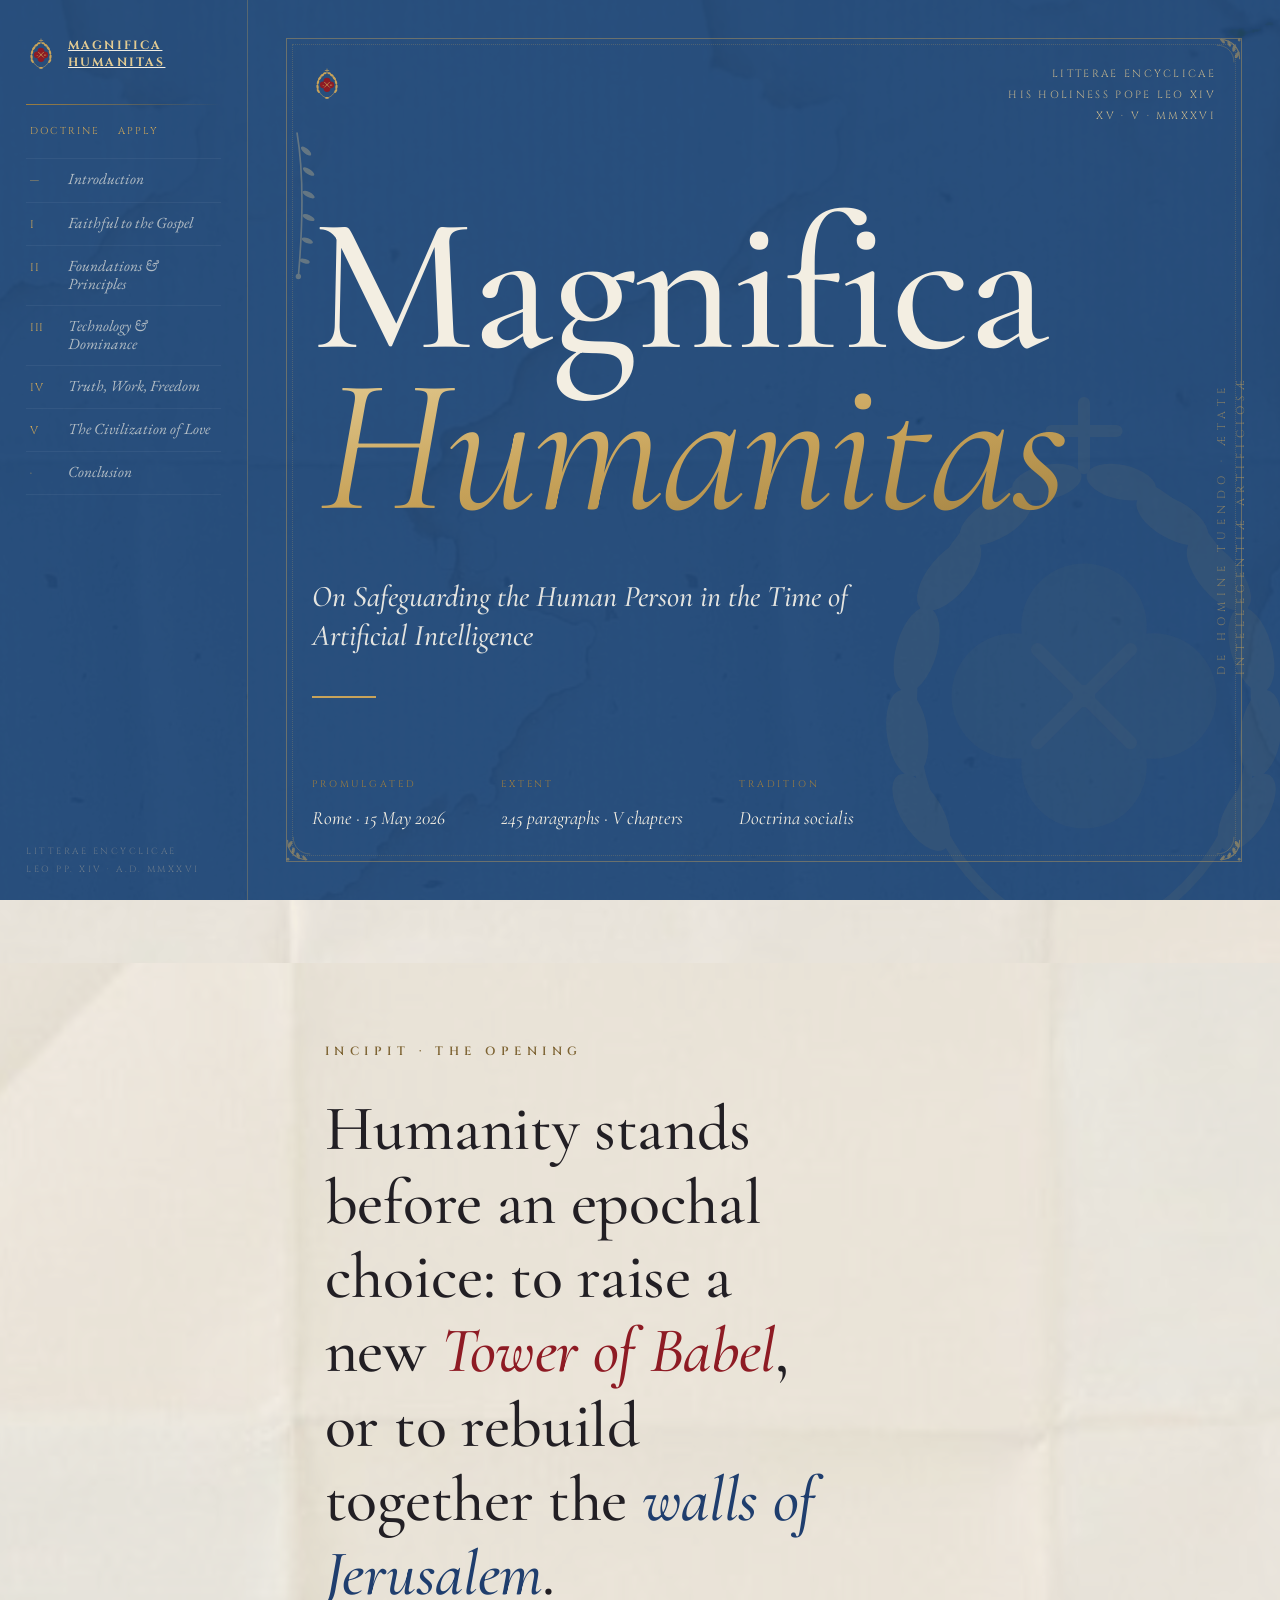
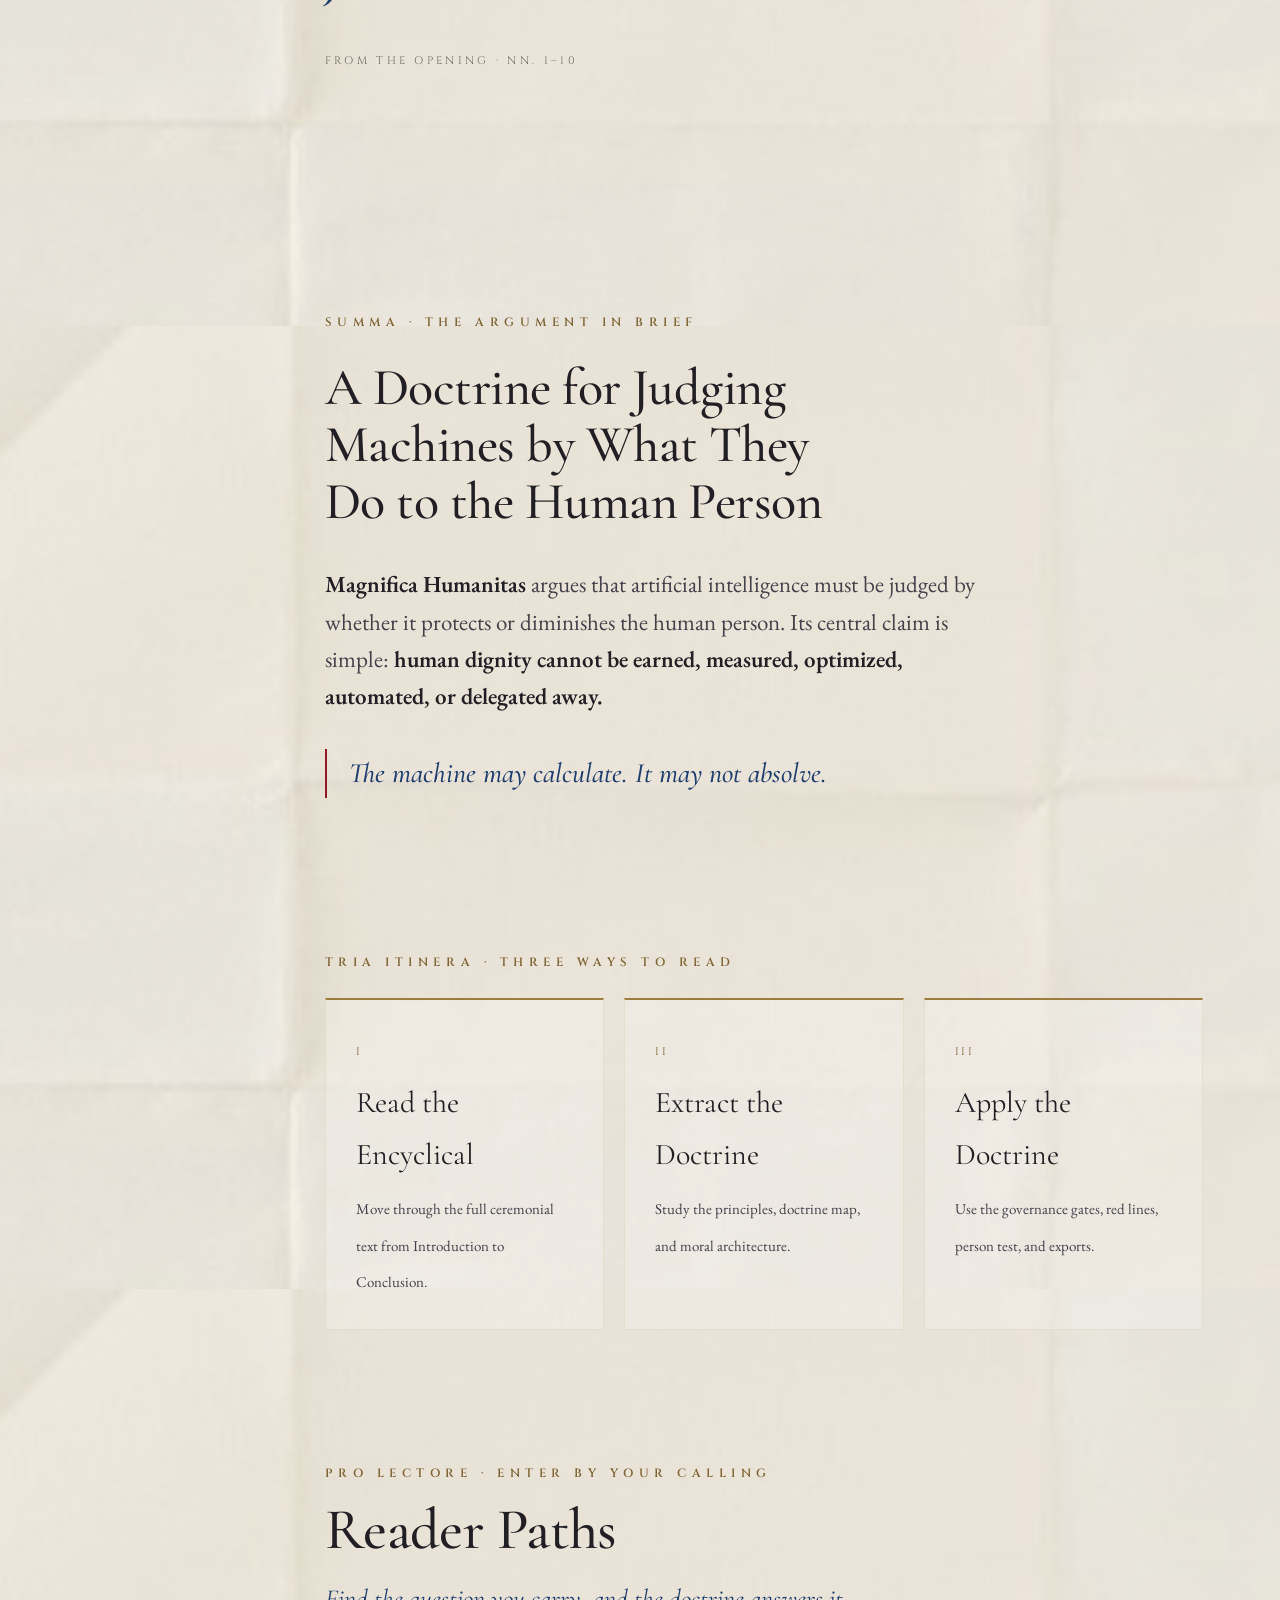
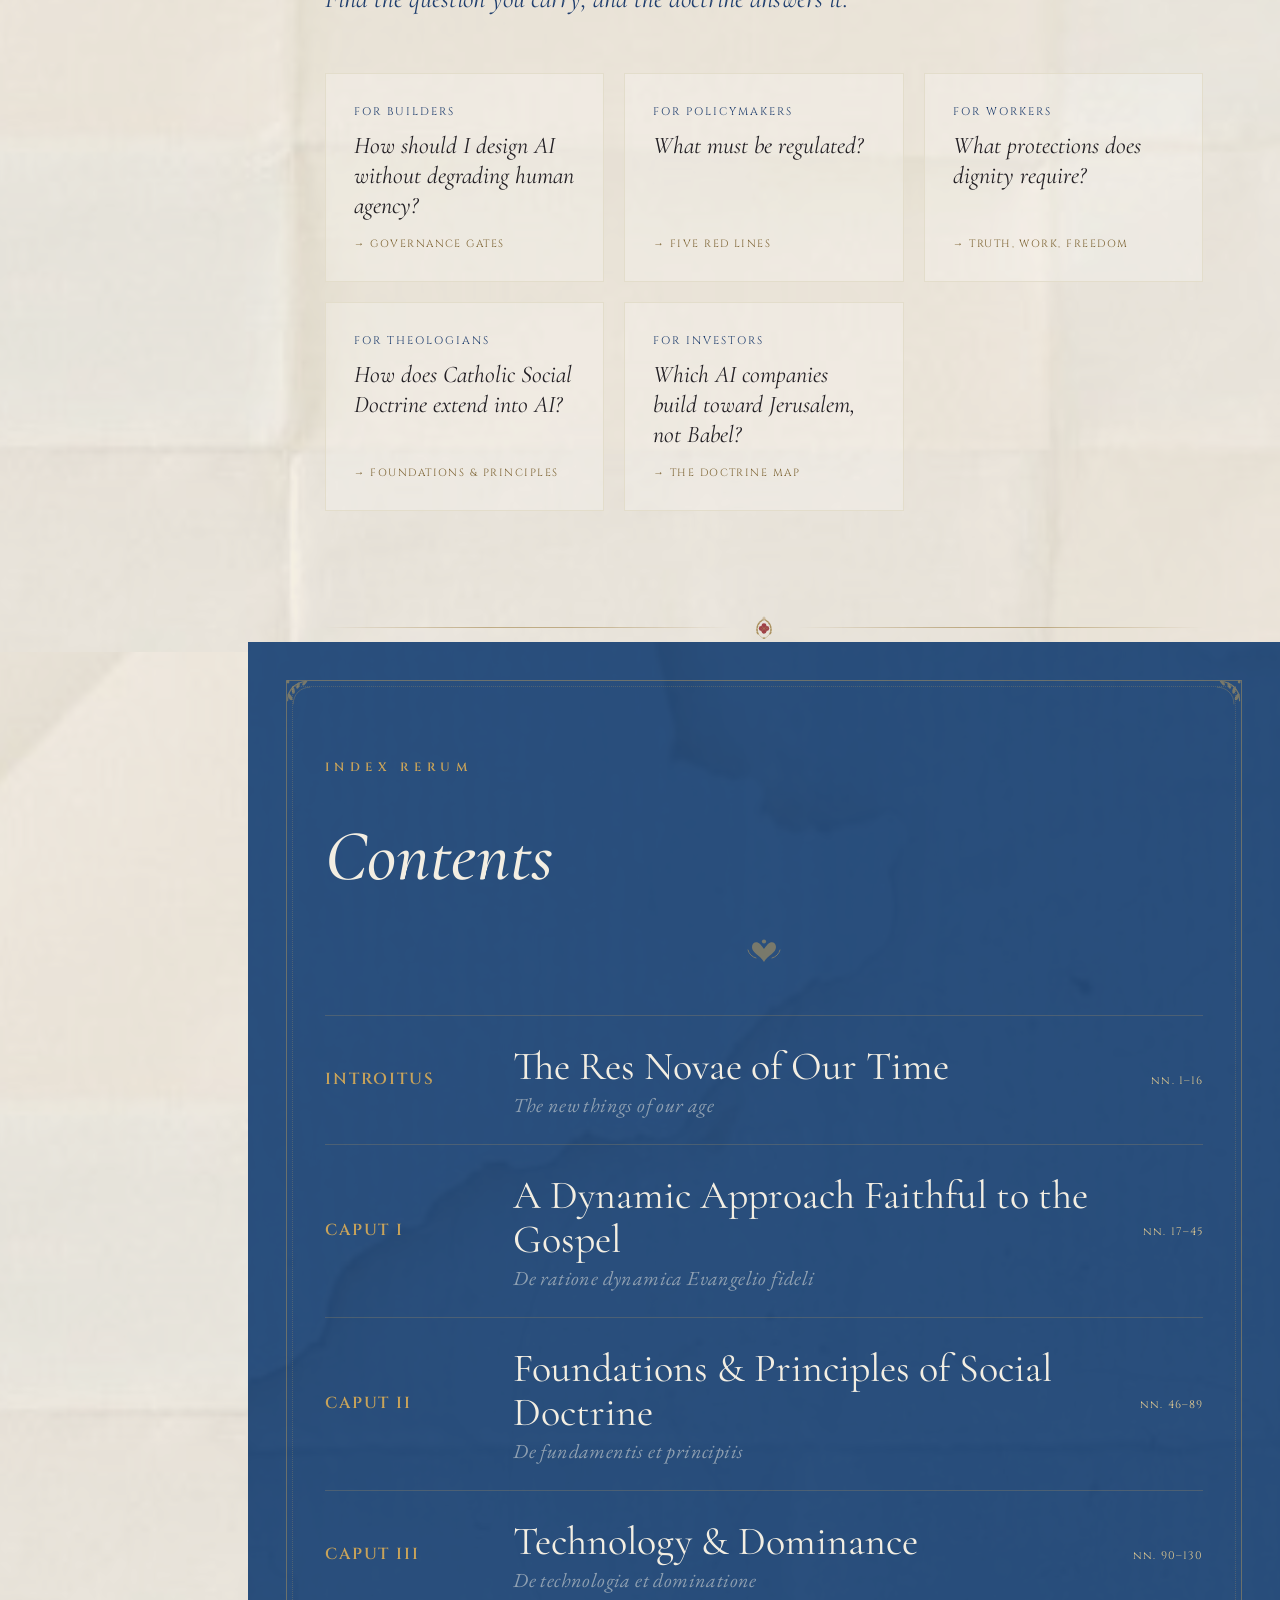
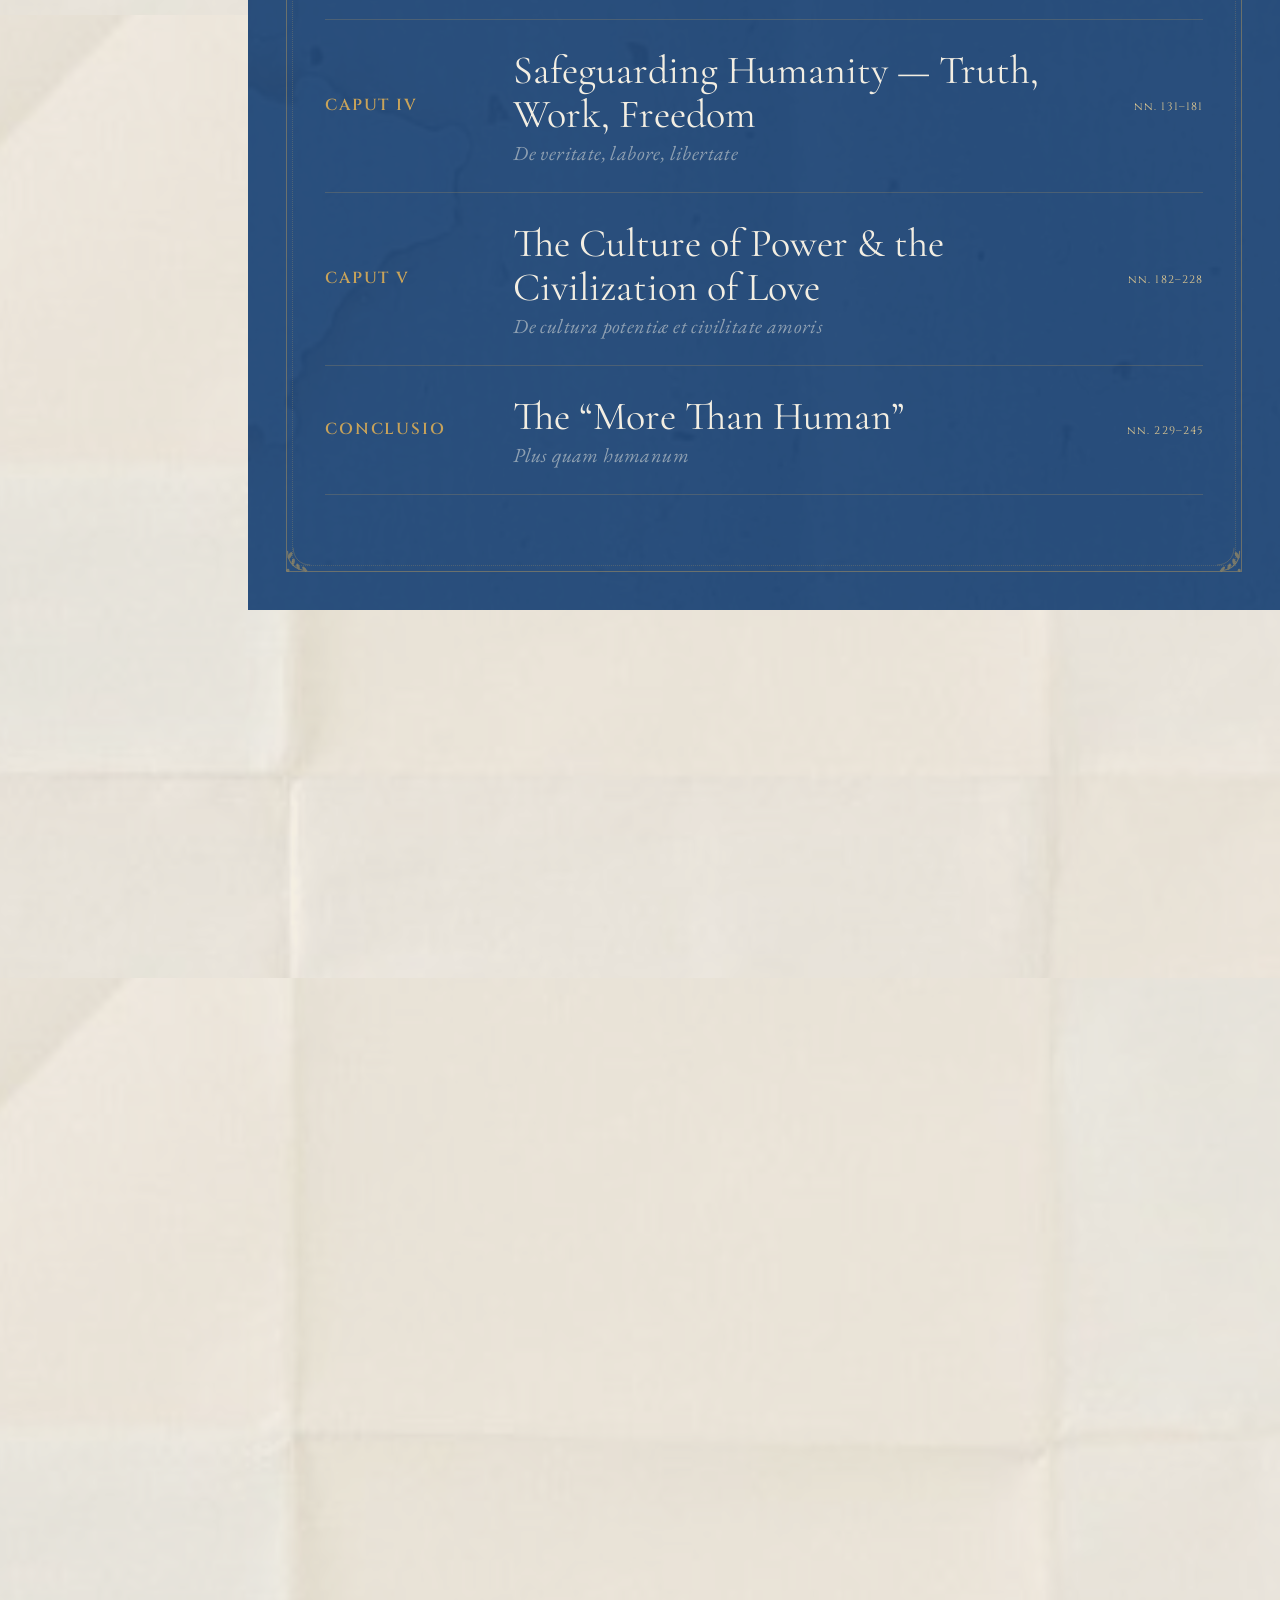
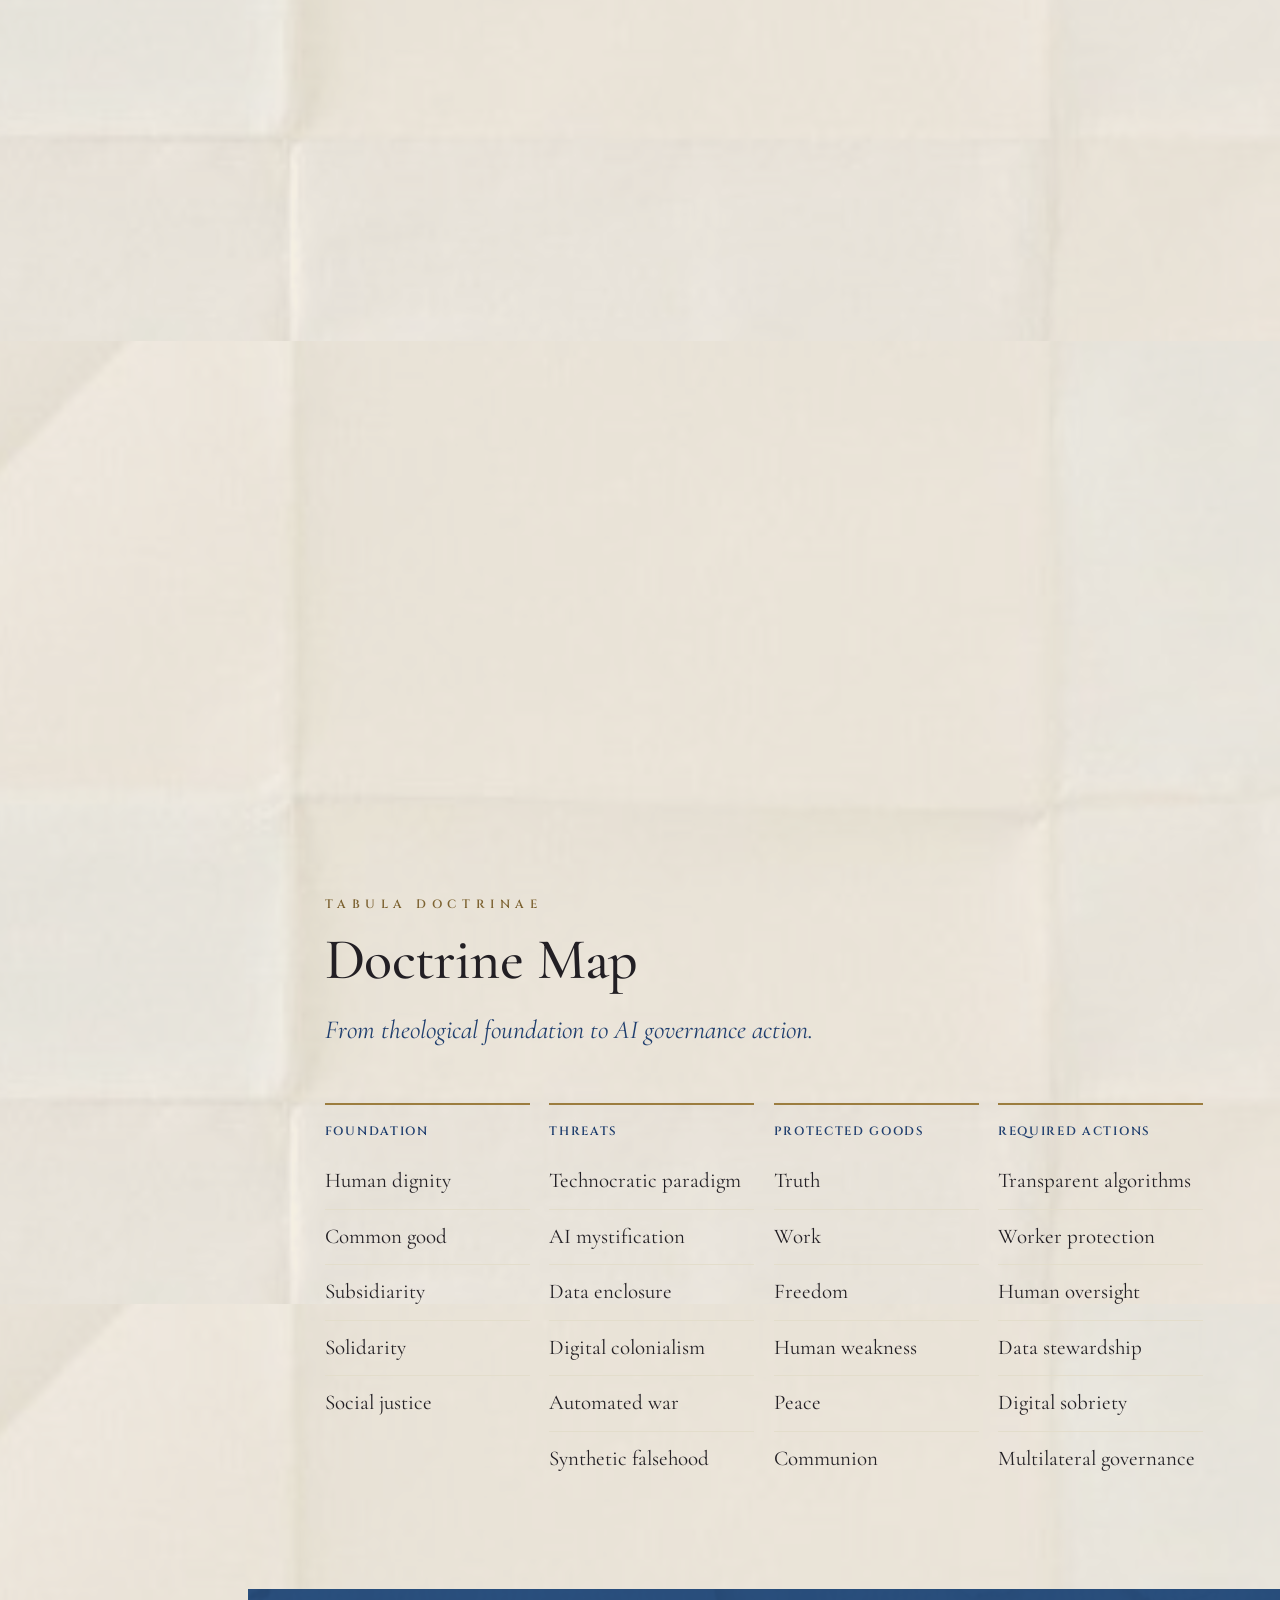
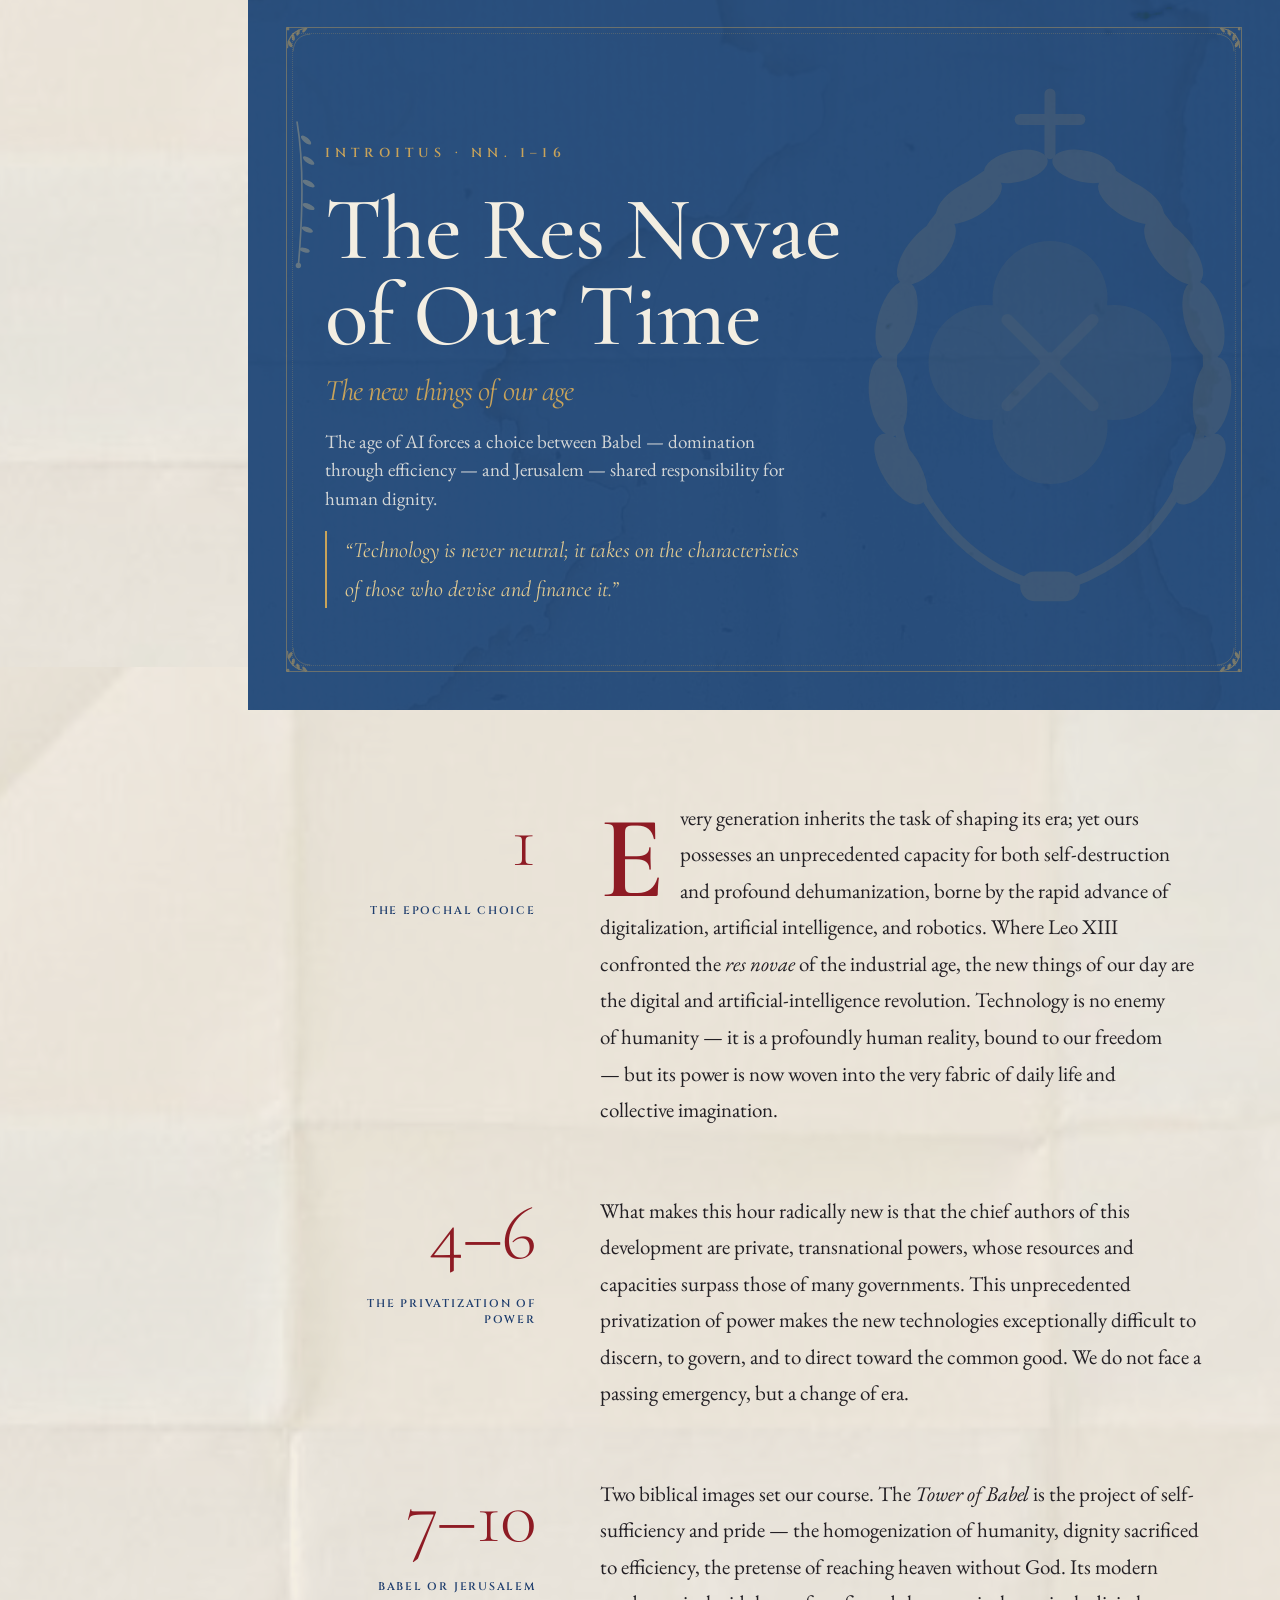
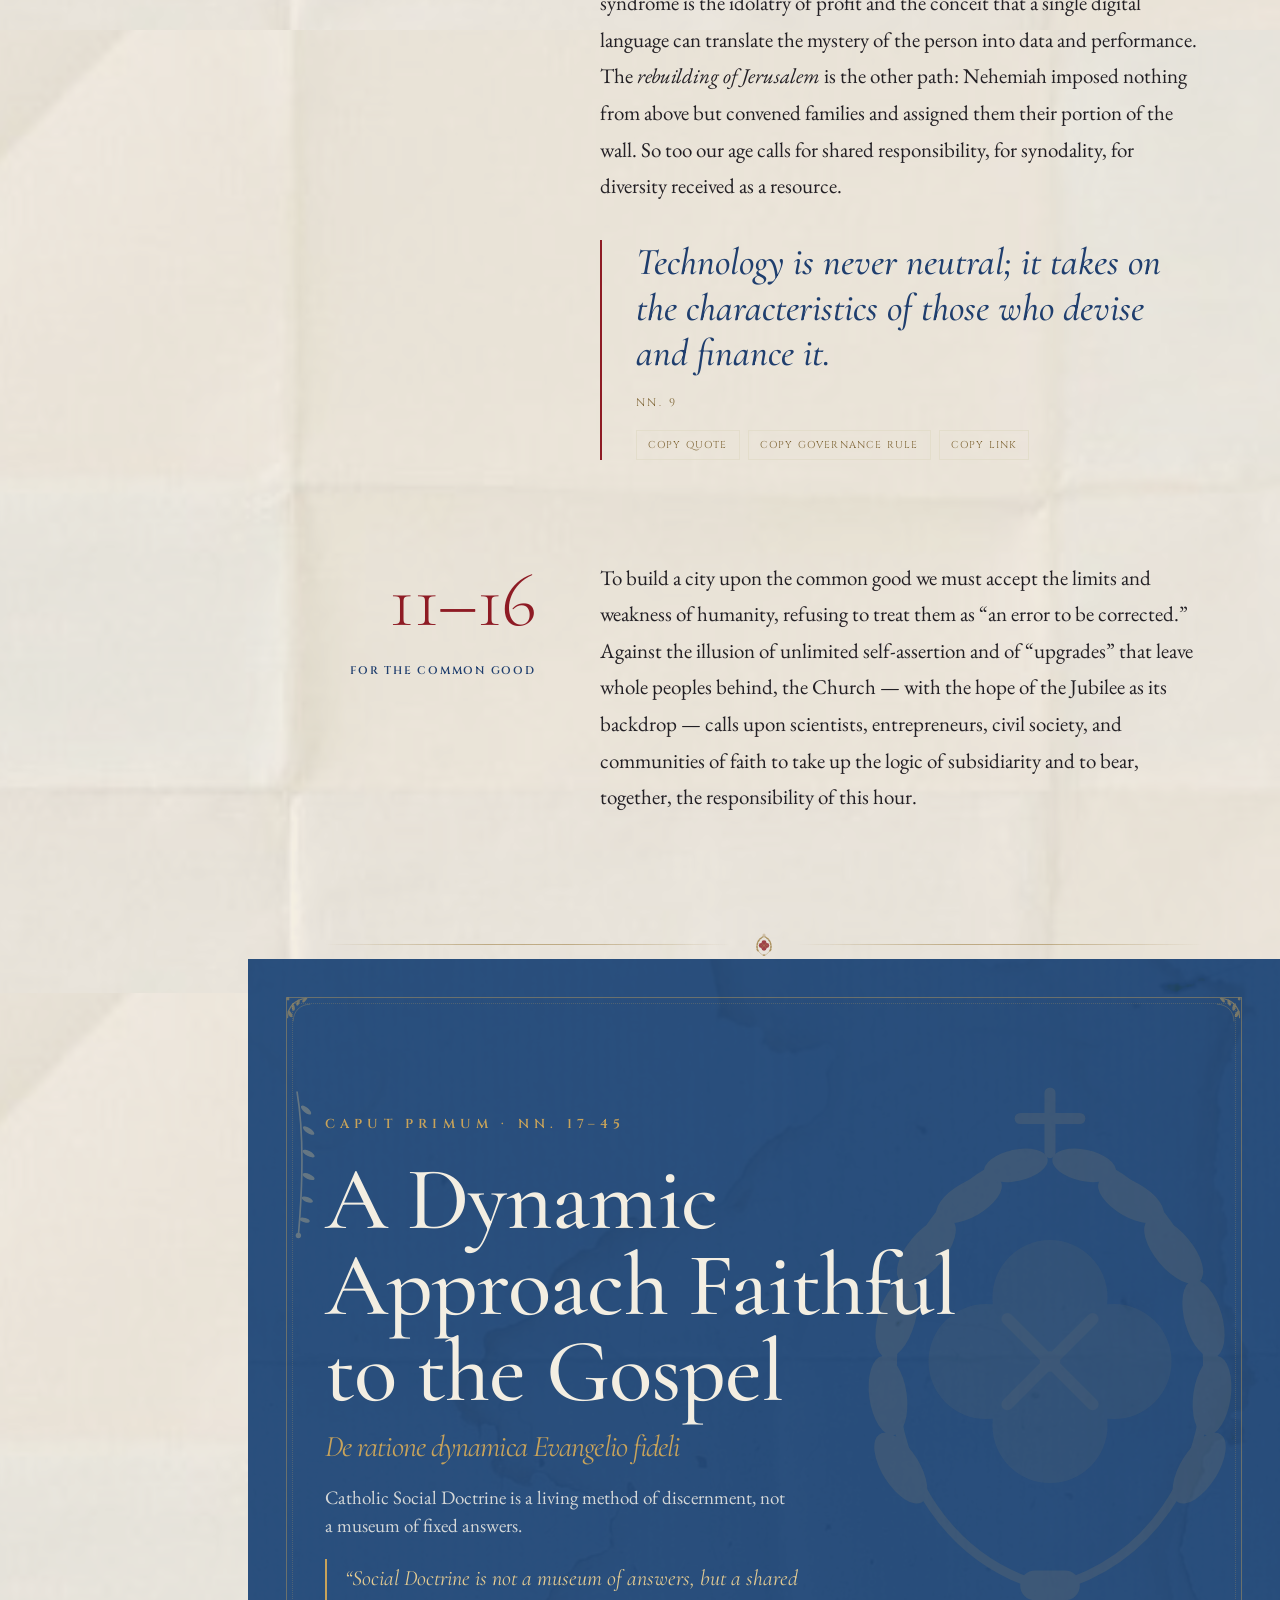
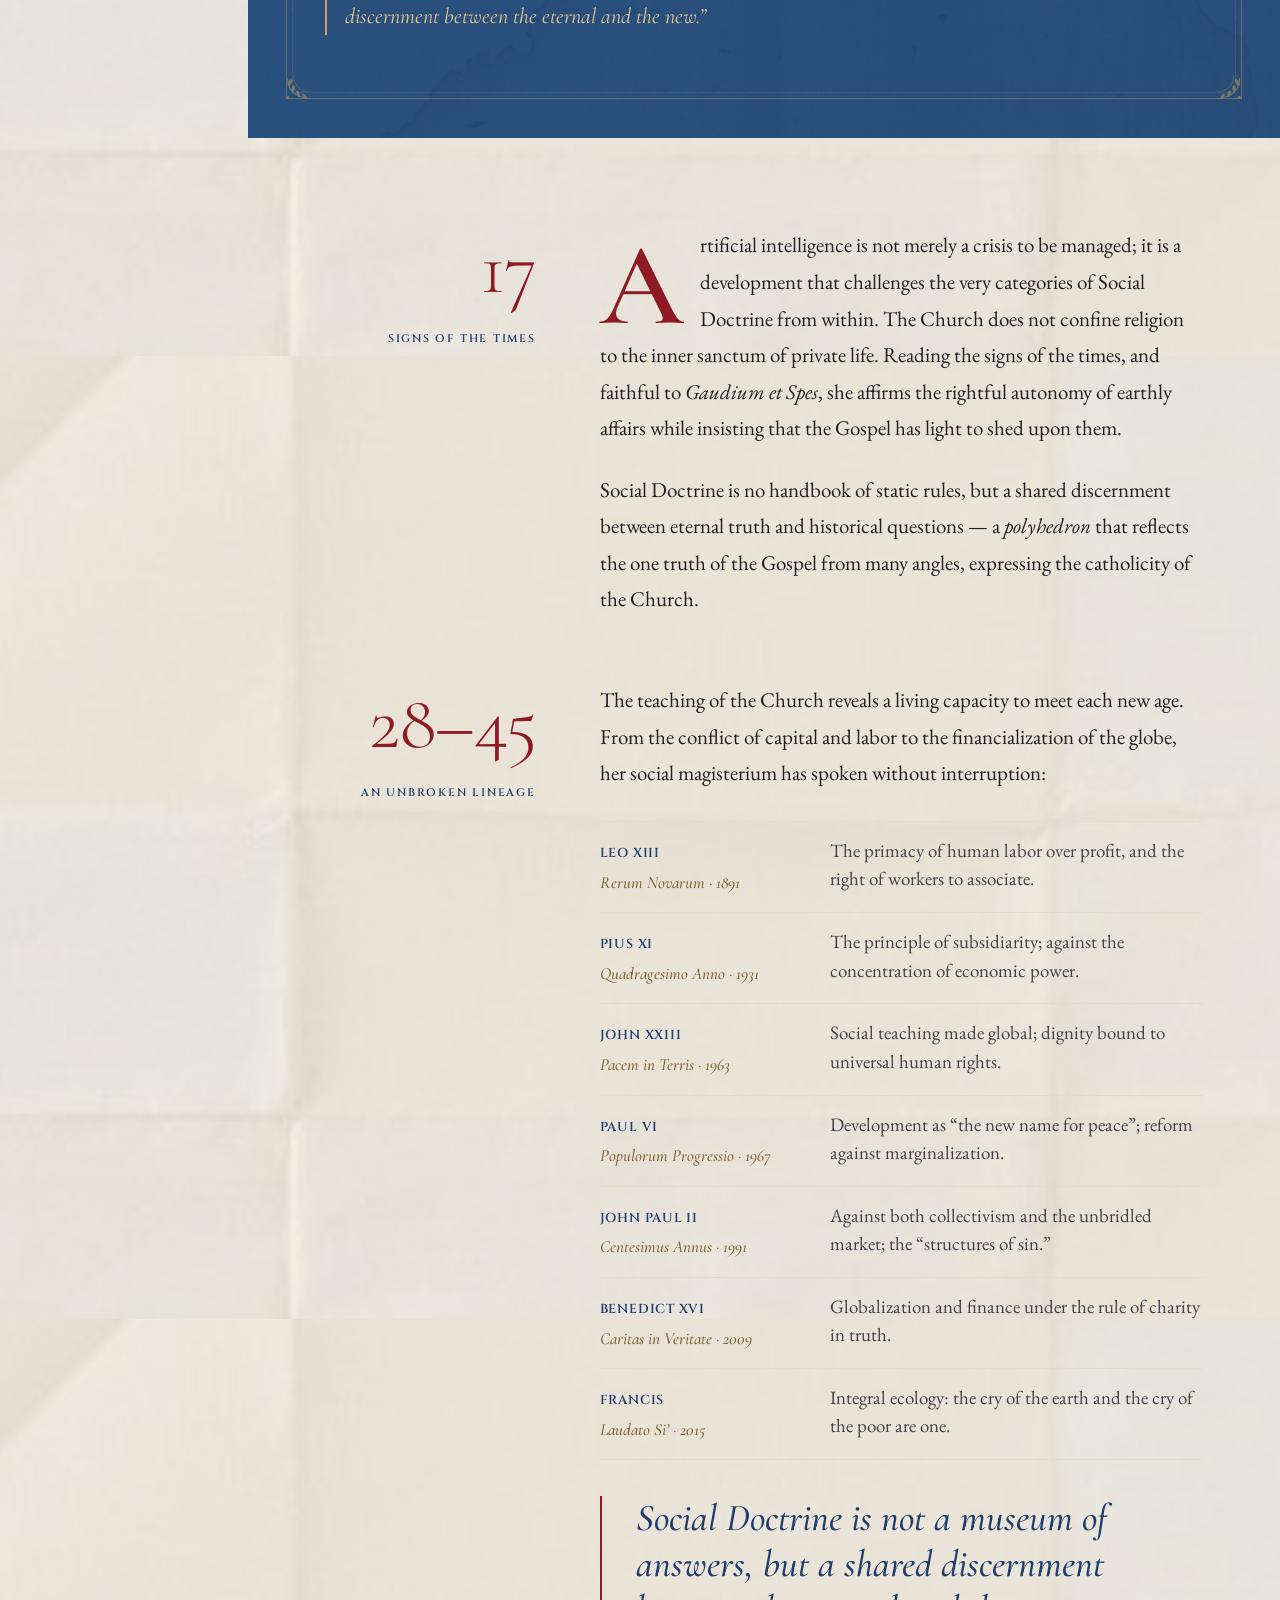
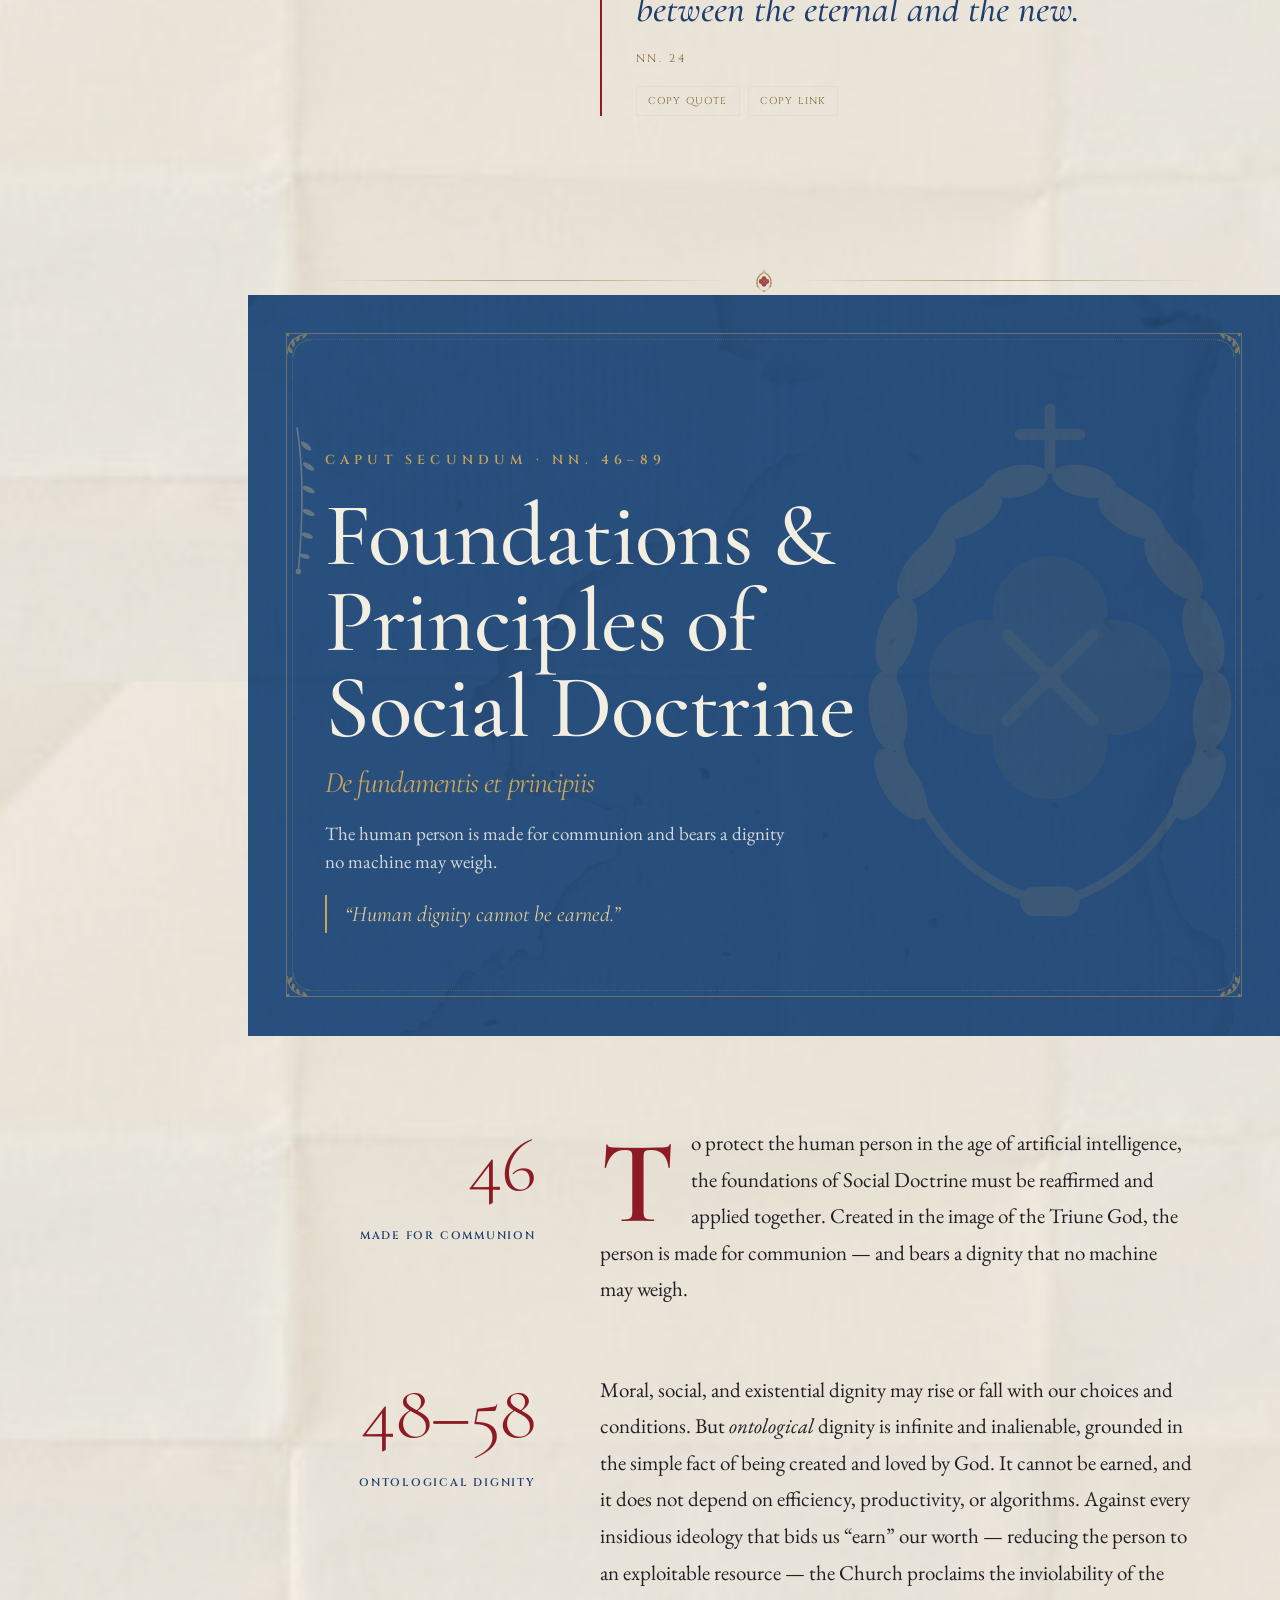
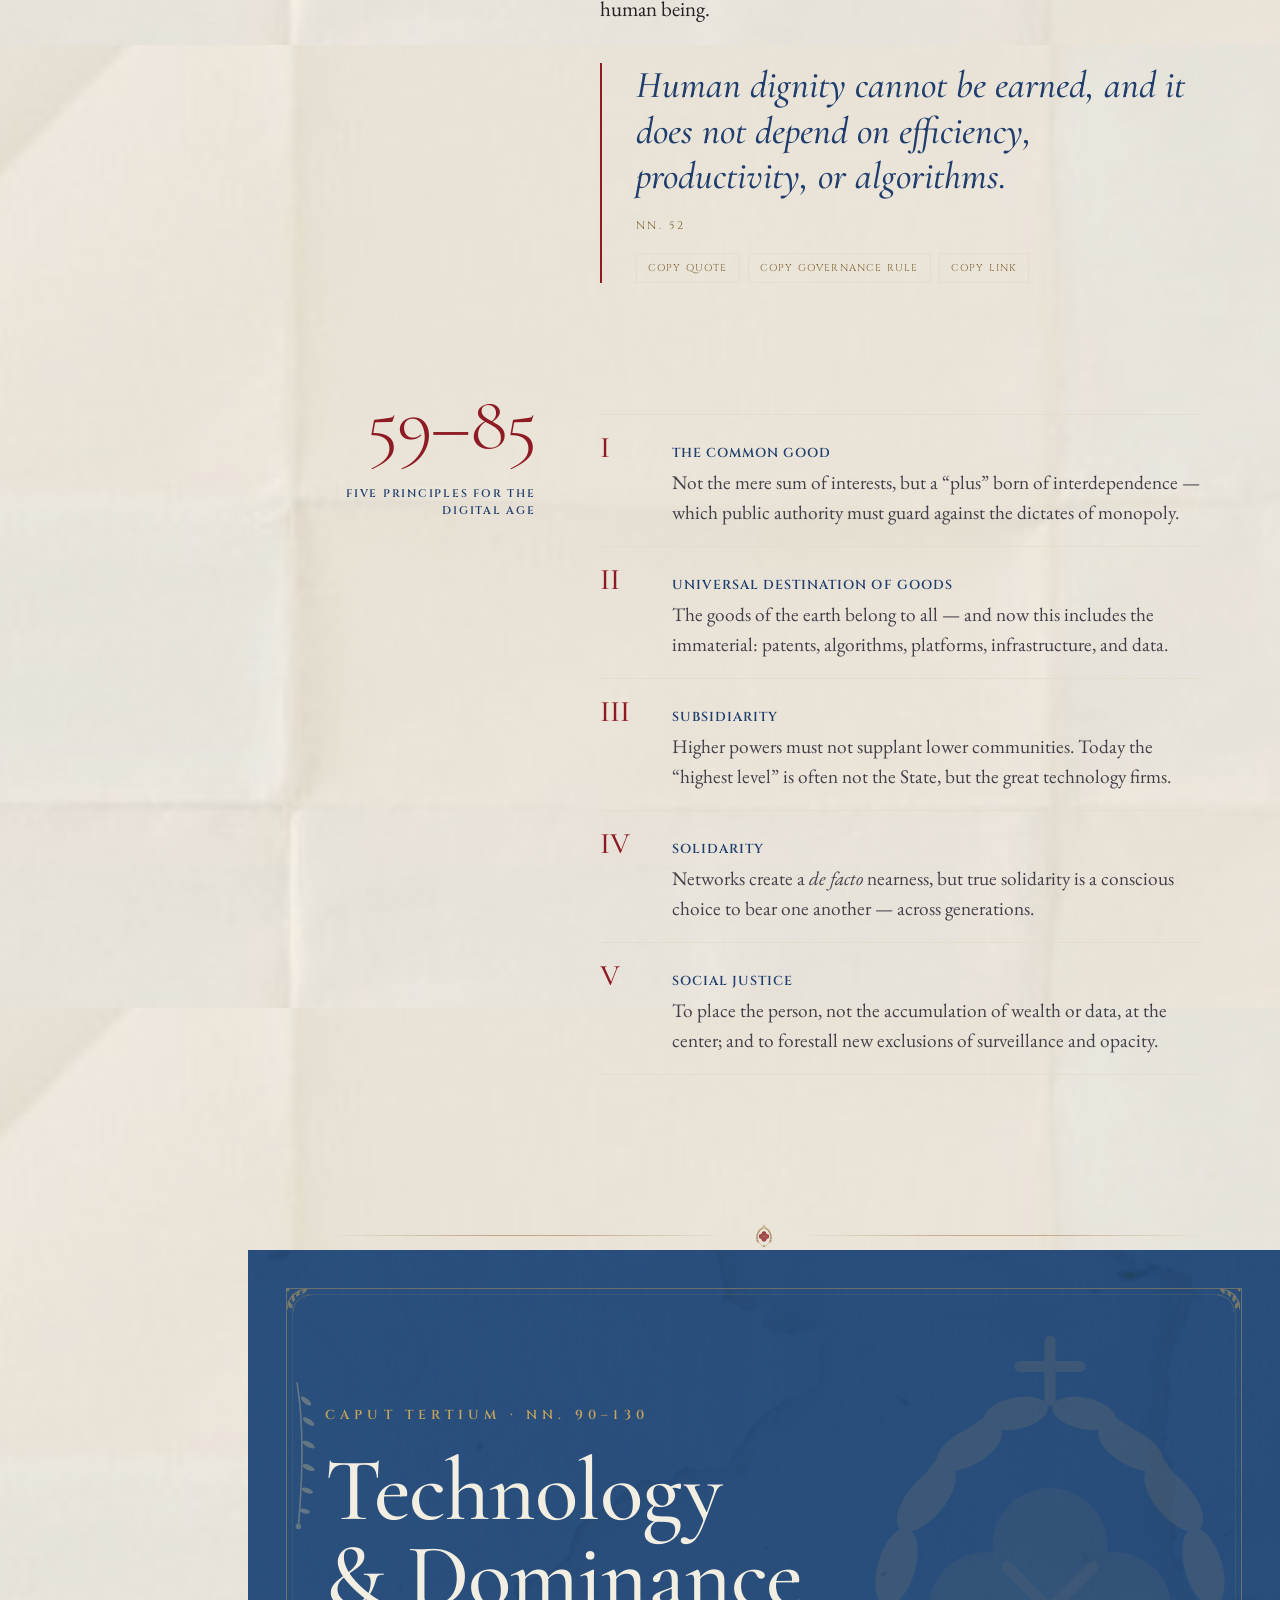
==== index.html @ 62a65e89 "Fill opener right field with heraldic crest watermark Chapter openers were left-aligned with a bare " ====
<!DOCTYPE html>
<html lang="en">
<head>
<meta charset="UTF-8" />
<meta name="viewport" content="width=device-width, initial-scale=1.0" />
<title>Magnifica Humanitas — Encyclical Letter of Pope Leo XIV</title>
<meta name="description" content="Magnifica Humanitas — encyclical letter of His Holiness Pope Leo XIV on safeguarding the human person in the time of artificial intelligence. A critical-edition web presentation in five chapters, nn. 1–245." />
<meta name="theme-color" content="#1F3E6E" />
<meta property="og:type" content="article" />
<meta property="og:title" content="Magnifica Humanitas — Encyclical Letter of Pope Leo XIV" />
<meta property="og:description" content="On safeguarding the human person in the time of artificial intelligence. Litterae Encyclicae · Rome, 15 May 2026 · 245 paragraphs · V chapters." />
<meta property="og:locale" content="en_US" />
<link rel="icon" href="data:image/svg+xml,%3Csvg xmlns='http://www.w3.org/2000/svg' viewBox='0 0 120 120'%3E%3Cg fill='%238E1B24'%3E%3Ccircle cx='60' cy='37' r='22'/%3E%3Ccircle cx='37' cy='60' r='22'/%3E%3Ccircle cx='83' cy='60' r='22'/%3E%3Ccircle cx='60' cy='83' r='22'/%3E%3Crect x='38' y='38' width='44' height='44'/%3E%3C/g%3E%3Cg stroke='%23C8A35A' stroke-width='7' stroke-linecap='round'%3E%3Cline x1='43' y1='43' x2='77' y2='77'/%3E%3Cline x1='77' y1='43' x2='43' y2='77'/%3E%3C/g%3E%3C/svg%3E" />
<script>document.documentElement.classList.add('js');</script>
<link rel="preconnect" href="https://fonts.googleapis.com" />
<link rel="preconnect" href="https://fonts.gstatic.com" crossorigin />
<link href="https://fonts.googleapis.com/css2?family=Cinzel:wght@400;500;600;700&family=Cormorant+Garamond:ital,wght@0,300;0,400;0,500;0,600;1,400;1,500;1,600&family=EB+Garamond:ital,wght@0,400;0,500;0,600;1,400;1,500&display=swap" rel="stylesheet" />
<link rel="stylesheet" href="assets/styles.css?v=20260616i" />
</head>
<body>

<a class="skip" href="#executive-summary">Skip to summary</a>

<!-- Heraldic crest: triple tiara over crossed keys -->
<svg width="0" height="0" style="position:absolute" aria-hidden="true">
  <symbol id="crest" viewBox="0 0 120 148">
    <!-- LAUREL WREATH (gold = currentColor) -->
    <g fill="currentColor">
      <g>
        <path d="M59 130 C 37 124 23 104 23 78 C 23 54 34 37 51 30" fill="none" stroke="currentColor" stroke-width="2.2" stroke-linecap="round" />
        <ellipse cx="25" cy="102" rx="4.4" ry="9.4" transform="rotate(-32 25 102)" />
        <ellipse cx="22" cy="85"  rx="4.4" ry="9.4" transform="rotate(-8 22 85)" />
        <ellipse cx="24" cy="67"  rx="4.4" ry="9.4" transform="rotate(16 24 67)" />
        <ellipse cx="31" cy="51"  rx="4.4" ry="9.4" transform="rotate(40 31 51)" />
        <ellipse cx="41" cy="39"  rx="4.1" ry="8.6" transform="rotate(60 41 39)" />
        <ellipse cx="52" cy="31"  rx="3.7" ry="7.6" transform="rotate(78 52 31)" />
      </g>
      <g transform="translate(120,0) scale(-1,1)">
        <path d="M59 130 C 37 124 23 104 23 78 C 23 54 34 37 51 30" fill="none" stroke="currentColor" stroke-width="2.2" stroke-linecap="round" />
        <ellipse cx="25" cy="102" rx="4.4" ry="9.4" transform="rotate(-32 25 102)" />
        <ellipse cx="22" cy="85"  rx="4.4" ry="9.4" transform="rotate(-8 22 85)" />
        <ellipse cx="24" cy="67"  rx="4.4" ry="9.4" transform="rotate(16 24 67)" />
        <ellipse cx="31" cy="51"  rx="4.4" ry="9.4" transform="rotate(40 31 51)" />
        <ellipse cx="41" cy="39"  rx="4.1" ry="8.6" transform="rotate(60 41 39)" />
        <ellipse cx="52" cy="31"  rx="3.7" ry="7.6" transform="rotate(78 52 31)" />
      </g>
    </g>
    <!-- bottom tie -->
    <rect x="53" y="126" width="14" height="7" rx="3.5" fill="currentColor" />
    <!-- surmounting cross -->
    <g stroke="currentColor" stroke-width="2.6" stroke-linecap="round">
      <line x1="60" y1="14" x2="60" y2="28" />
      <line x1="53" y1="20" x2="67" y2="20" />
    </g>
    <!-- QUATREFOIL SHIELD (crimson) -->
    <g fill="#8E1B24">
      <circle cx="60" cy="62" r="13.5" />
      <circle cx="45" cy="77" r="13.5" />
      <circle cx="75" cy="77" r="13.5" />
      <circle cx="60" cy="92" r="13.5" />
      <rect x="46.5" y="63.5" width="27" height="27" />
    </g>
    <!-- crossed forms (saltire) -->
    <g stroke="currentColor" stroke-width="2.8" stroke-linecap="round">
      <line x1="50" y1="67" x2="70" y2="87" />
      <line x1="70" y1="67" x2="50" y2="87" />
    </g>
    <!-- alpha & omega monogram -->
    <g fill="currentColor" font-family="Cinzel, serif" font-weight="600" text-anchor="middle">
      <text x="45" y="81" font-size="11">&#913;</text>
      <text x="75" y="81" font-size="11">&#937;</text>
    </g>
    <circle cx="60" cy="77" r="2.4" fill="currentColor" />
  </symbol>

  <!-- ornament: corner laurel flourish (Cape vocabulary) -->
  <symbol id="orn-corner" viewBox="0 0 64 64"><g fill="none" stroke="currentColor" stroke-width="1.4" stroke-linecap="round"><path d="M2 26 C 2 12 12 2 26 2"/><path d="M9 30 C 9 18 18 9 30 9" stroke-width="1" opacity=".7"/></g><g fill="currentColor"><ellipse cx="5" cy="21" rx="2.1" ry="4.6" transform="rotate(-30 5 21)"/><ellipse cx="9" cy="13" rx="2" ry="4.2" transform="rotate(-8 9 13)"/><ellipse cx="15" cy="7" rx="1.9" ry="4" transform="rotate(18 15 7)"/><ellipse cx="23" cy="4" rx="1.7" ry="3.6" transform="rotate(42 23 4)"/><circle cx="2.5" cy="2.5" r="1.8"/></g></symbol>

  <!-- ornament: descending laurel half-sprig -->
  <symbol id="orn-sprig" viewBox="0 0 120 28"><path d="M4 14 C 34 9 70 9 116 13" fill="none" stroke="currentColor" stroke-width="1.3" stroke-linecap="round"/><g fill="currentColor"><ellipse cx="18" cy="7" rx="2" ry="5" transform="rotate(40 18 7)"/><ellipse cx="34" cy="5" rx="2" ry="5.2" transform="rotate(34 34 5)"/><ellipse cx="52" cy="5" rx="2" ry="5.2" transform="rotate(28 52 5)"/><ellipse cx="70" cy="5" rx="2" ry="5" transform="rotate(24 70 5)"/><ellipse cx="88" cy="6" rx="1.9" ry="4.6" transform="rotate(20 88 6)"/><ellipse cx="104" cy="8" rx="1.7" ry="4" transform="rotate(16 104 8)"/><circle cx="116" cy="13" r="2.1"/></g></symbol>

  <!-- ornament: heart-bud fleuron (critical-edition terminal) -->
  <symbol id="orn-fleuron" viewBox="0 0 40 28"><g fill="currentColor"><path d="M20 25 C 16 18 8 16 8 10 C 8 5 13 4 16 7 C 18 9 20 12 20 12 C 20 12 22 9 24 7 C 27 4 32 5 32 10 C 32 16 24 18 20 25 Z"/><circle cx="20" cy="4.5" r="2.1"/><path d="M12 21 C 8 20 5 17 4 13" fill="none" stroke="currentColor" stroke-width="1" stroke-linecap="round"/><path d="M28 21 C 32 20 35 17 36 13" fill="none" stroke="currentColor" stroke-width="1" stroke-linecap="round"/></g></symbol>


  <!-- ornament: gold-only crest variant for the cover watermark -->
  <symbol id="crest-ghost" viewBox="0 0 120 148"><g fill="currentColor"><g><path d="M59 130 C 37 124 23 104 23 78 C 23 54 34 37 51 30" fill="none" stroke="currentColor" stroke-width="2.2" stroke-linecap="round"/><ellipse cx="25" cy="102" rx="4.4" ry="9.4" transform="rotate(-32 25 102)"/><ellipse cx="22" cy="85" rx="4.4" ry="9.4" transform="rotate(-8 22 85)"/><ellipse cx="24" cy="67" rx="4.4" ry="9.4" transform="rotate(16 24 67)"/><ellipse cx="31" cy="51" rx="4.4" ry="9.4" transform="rotate(40 31 51)"/><ellipse cx="41" cy="39" rx="4.1" ry="8.6" transform="rotate(60 41 39)"/><ellipse cx="52" cy="31" rx="3.7" ry="7.6" transform="rotate(78 52 31)"/></g><g transform="translate(120,0) scale(-1,1)"><path d="M59 130 C 37 124 23 104 23 78 C 23 54 34 37 51 30" fill="none" stroke="currentColor" stroke-width="2.2" stroke-linecap="round"/><ellipse cx="25" cy="102" rx="4.4" ry="9.4" transform="rotate(-32 25 102)"/><ellipse cx="22" cy="85" rx="4.4" ry="9.4" transform="rotate(-8 22 85)"/><ellipse cx="24" cy="67" rx="4.4" ry="9.4" transform="rotate(16 24 67)"/><ellipse cx="31" cy="51" rx="4.4" ry="9.4" transform="rotate(40 31 51)"/><ellipse cx="41" cy="39" rx="4.1" ry="8.6" transform="rotate(60 41 39)"/><ellipse cx="52" cy="31" rx="3.7" ry="7.6" transform="rotate(78 52 31)"/></g></g><rect x="53" y="126" width="14" height="7" rx="3.5" fill="currentColor"/><g stroke="currentColor" stroke-width="2.6" stroke-linecap="round"><line x1="60" y1="14" x2="60" y2="28"/><line x1="53" y1="20" x2="67" y2="20"/></g><g fill="currentColor" opacity=".5"><circle cx="60" cy="62" r="13.5"/><circle cx="45" cy="77" r="13.5"/><circle cx="75" cy="77" r="13.5"/><circle cx="60" cy="92" r="13.5"/><rect x="46.5" y="63.5" width="27" height="27"/></g><g stroke="currentColor" stroke-width="2.8" stroke-linecap="round"><line x1="50" y1="67" x2="70" y2="87"/><line x1="70" y1="67" x2="50" y2="87"/></g><circle cx="60" cy="77" r="2.4" fill="currentColor"/></symbol>
</svg>

<!-- ====================== CONTENTS RAIL ====================== -->
<nav class="rail" aria-label="Contents">
  <a class="rail__mark" href="#top">
    <svg style="color:var(--gold)" aria-hidden="true"><use href="#crest" /></svg>
    <span class="ttl">Magnifica<br />Humanitas</span>
  </a>
  <div class="rail__rule"></div>
  <div class="rail__jump"><a href="#principles">Doctrine</a><a href="#apply-doctrine">Apply</a></div>
  <ol class="rail__nav">
    <li><a href="#introitus"><span class="num">—</span><span class="tx">Introduction</span></a></li>
    <li><a href="#cap1"><span class="num">I</span><span class="tx">Faithful to the Gospel</span></a></li>
    <li><a href="#cap2"><span class="num">II</span><span class="tx">Foundations &amp; Principles</span></a></li>
    <li><a href="#cap3"><span class="num">III</span><span class="tx">Technology &amp; Dominance</span></a></li>
    <li><a href="#cap4"><span class="num">IV</span><span class="tx">Truth, Work, Freedom</span></a></li>
    <li><a href="#cap5"><span class="num">V</span><span class="tx">The Civilization of Love</span></a></li>
    <li><a href="#conclusio"><span class="num">·</span><span class="tx">Conclusion</span></a></li>
  </ol>
  <div class="rail__live" aria-live="polite" aria-label="Current position">
    <span class="lab">Paragraphs</span><span class="val" data-live="range">—</span>
    <span class="lab">Theme</span><span class="val" data-live="theme">—</span>
    <span class="lab">Key question</span><span class="val" data-live="question">—</span>
  </div>
  <div class="rail__foot">Litterae Encyclicae<br />Leo PP. XIV · A.D. MMXXVI</div>
</nav>

<!-- ====================== MOBILE TOP BAR ====================== -->
<header class="topbar">
  <span class="topbar__ttl"><svg style="color:var(--gold)" aria-hidden="true"><use href="#crest" /></svg> Magnifica Humanitas</span>
  <select id="jump" aria-label="Jump to section">
    <option value="#top">Cover</option>
    <optgroup label="Orientation">
      <option value="#executive-summary">Executive Summary</option>
      <option value="#reading-modes">Reading Modes</option>
      <option value="#reader-paths">Reader Paths</option>
      <option value="#principles">Five Principles</option>
      <option value="#doctrine-map">Doctrine Map</option>
    </optgroup>
    <optgroup label="The Encyclical">
      <option value="#introitus">Introduction</option>
      <option value="#cap1">I · Faithful to the Gospel</option>
      <option value="#cap2">II · Foundations</option>
      <option value="#cap3">III · Technology</option>
      <option value="#cap4">IV · Truth, Work, Freedom</option>
      <option value="#cap5">V · Civilization of Love</option>
    </optgroup>
    <optgroup label="Apply">
      <option value="#apply-doctrine">Apply the Doctrine</option>
      <option value="#governance-gates">Governance Gates</option>
      <option value="#red-lines">Five Red Lines</option>
      <option value="#person-test">The Person Test</option>
      <option value="#export-doctrine">Export the Doctrine</option>
    </optgroup>
    <option value="#conclusio">Conclusion</option>
  </select>
  <div class="topbar__prog"></div>
</header>

<main class="shell" id="top">

  <!-- ====================== COVER ====================== -->
  <section class="band cover">
    <div class="band__orn" aria-hidden="true">
      <span class="band__frame"></span>
      <svg class="band__corner band__corner--tr"><use href="#orn-corner" /></svg>
      <svg class="band__corner band__corner--bl"><use href="#orn-corner" /></svg>
      <svg class="band__corner band__corner--br"><use href="#orn-corner" /></svg>
      <svg class="band__sprig"><use href="#orn-sprig" /></svg>
    </div>
    <svg class="watermark" aria-hidden="true" viewBox="0 0 120 148"><use href="#crest-ghost" /></svg>
    <div class="cover__spine">De Homine Tuendo · Ætate Intellegentiæ Artificiosæ</div>
    <div class="cover__top">
      <span class="mark"><svg style="color:var(--gold)" aria-hidden="true"><use href="#crest" /></svg></span>
      <span class="meta">Litterae Encyclicae<br />His Holiness Pope Leo XIV<br />XV · V · MMXXVI</span>
    </div>
    <div class="cover__center">
      <h1>Magnifica <span class="it">Humanitas</span></h1>
      <p class="cover__sub">On Safeguarding the Human Person in the Time of Artificial Intelligence</p>
      <div class="cover__rule"></div>
    </div>
    <div class="cover__foot">
      <div class="blk"><span class="lab">Promulgated</span><span class="val">Rome · 15 May 2026</span></div>
      <div class="blk"><span class="lab">Extent</span><span class="val">245 paragraphs · V chapters</span></div>
      <div class="blk"><span class="lab">Tradition</span><span class="val">Doctrina socialis</span></div>
    </div>
  </section>

  <!-- ====================== INCIPIT ====================== -->
  <section class="incipit reveal">
    <span class="kicker">Incipit · The Opening</span>
    <p class="incipit__q">Humanity stands before an epochal choice: to raise a new <span class="babel">Tower of Babel</span>, or to rebuild together the <span class="jeru">walls of Jerusalem</span>.</p>
    <p class="incipit__attr">From the Opening · nn. 1–10</p>
  </section>

  <!-- ====================== EXECUTIVE SUMMARY ====================== -->
  <section class="summa reveal" id="executive-summary">
    <span class="kicker">Summa · The Argument in Brief</span>
    <h2 class="summa__t">A Doctrine for Judging Machines by What They Do to the Human Person</h2>
    <p class="summa__body"><b>Magnifica Humanitas</b> argues that artificial intelligence must be judged by whether it protects or diminishes the human person. Its central claim is simple: <b>human dignity cannot be earned, measured, optimized, automated, or delegated away.</b></p>
    <p class="summa__line">The machine may calculate. It may not absolve.</p>
  </section>

  <!-- ====================== READING MODES ====================== -->
  <section class="modes reveal" id="reading-modes">
    <span class="kicker">Tria Itinera · Three Ways to Read</span>
    <div class="modes__grid">
      <a class="mode" href="#introitus">
        <span class="mode__n">I</span>
        <span class="mode__t">Read the Encyclical</span>
        <span class="mode__d">Move through the full ceremonial text from Introduction to Conclusion.</span>
      </a>
      <a class="mode" href="#principles">
        <span class="mode__n">II</span>
        <span class="mode__t">Extract the Doctrine</span>
        <span class="mode__d">Study the principles, doctrine map, and moral architecture.</span>
      </a>
      <a class="mode" href="#apply-doctrine">
        <span class="mode__n">III</span>
        <span class="mode__t">Apply the Doctrine</span>
        <span class="mode__d">Use the governance gates, red lines, person test, and exports.</span>
      </a>
    </div>
  </section>

  <!-- ====================== READER PATHS ====================== -->
  <section class="console reveal" id="reader-paths">
    <div class="app-head">
      <span class="kicker">Pro Lectore · Enter by Your Calling</span>
      <h2>Reader Paths</h2>
      <p class="sub">Find the question you carry, and the doctrine answers it.</p>
    </div>
    <div class="paths__grid">
      <a class="path" href="#governance-gates">
        <span class="path__role">For Builders</span>
        <span class="path__q">How should I design AI without degrading human agency?</span>
        <span class="path__to">Governance Gates</span>
      </a>
      <a class="path" href="#red-lines">
        <span class="path__role">For Policymakers</span>
        <span class="path__q">What must be regulated?</span>
        <span class="path__to">Five Red Lines</span>
      </a>
      <a class="path" href="#cap4">
        <span class="path__role">For Workers</span>
        <span class="path__q">What protections does dignity require?</span>
        <span class="path__to">Truth, Work, Freedom</span>
      </a>
      <a class="path" href="#cap2">
        <span class="path__role">For Theologians</span>
        <span class="path__q">How does Catholic Social Doctrine extend into AI?</span>
        <span class="path__to">Foundations &amp; Principles</span>
      </a>
      <a class="path" href="#doctrine-map">
        <span class="path__role">For Investors</span>
        <span class="path__q">Which AI companies build toward Jerusalem, not Babel?</span>
        <span class="path__to">The Doctrine Map</span>
      </a>
    </div>
  </section>

  <div class="divide reveal"><span class="ln"></span><svg style="color:var(--gold-deep)" aria-hidden="true"><use href="#crest" /></svg><span class="ln"></span></div>

  <!-- ====================== CONTENTS ====================== -->
  <section class="band contents reveal">
    <div class="band__orn" aria-hidden="true">
      <span class="band__frame"></span>
      <svg class="band__corner band__corner--tl"><use href="#orn-corner" /></svg>
      <svg class="band__corner band__corner--tr"><use href="#orn-corner" /></svg>
      <svg class="band__corner band__corner--bl"><use href="#orn-corner" /></svg>
      <svg class="band__corner band__corner--br"><use href="#orn-corner" /></svg>
    </div>
    <div class="contents__head">
      <span class="kicker">Index Rerum</span>
      <h2>Contents</h2>
      <svg class="orn-fleuron" aria-hidden="true"><use href="#orn-fleuron" /></svg>
    </div>
    <ol class="toc">
      <li><a href="#introitus"><span class="roman">Introitus</span><span class="name">The Res Novae of Our Time<em>The new things of our age</em></span><span class="nn">nn. 1–16</span></a></li>
      <li><a href="#cap1"><span class="roman">Caput I</span><span class="name">A Dynamic Approach Faithful to the Gospel<em>De ratione dynamica Evangelio fideli</em></span><span class="nn">nn. 17–45</span></a></li>
      <li><a href="#cap2"><span class="roman">Caput II</span><span class="name">Foundations &amp; Principles of Social Doctrine<em>De fundamentis et principiis</em></span><span class="nn">nn. 46–89</span></a></li>
      <li><a href="#cap3"><span class="roman">Caput III</span><span class="name">Technology &amp; Dominance<em>De technologia et dominatione</em></span><span class="nn">nn. 90–130</span></a></li>
      <li><a href="#cap4"><span class="roman">Caput IV</span><span class="name">Safeguarding Humanity — Truth, Work, Freedom<em>De veritate, labore, libertate</em></span><span class="nn">nn. 131–181</span></a></li>
      <li><a href="#cap5"><span class="roman">Caput V</span><span class="name">The Culture of Power &amp; the Civilization of Love<em>De cultura potentiæ et civilitate amoris</em></span><span class="nn">nn. 182–228</span></a></li>
      <li><a href="#conclusio"><span class="roman">Conclusio</span><span class="name">The “More Than Human”<em>Plus quam humanum</em></span><span class="nn">nn. 229–245</span></a></li>
    </ol>
  </section>

  <!-- ====================== FIVE PRINCIPLE CARDS ====================== -->
  <section class="console reveal" id="principles">
    <div class="app-head">
      <span class="kicker">Quinque Principia · For the Digital Age</span>
      <h2>Five Principles for the Digital Age</h2>
      <p class="sub">The doctrinal foundation translated into governance questions.</p>
    </div>
    <div class="pcards">
      <article class="pcard">
        <div class="pcard__n">I</div>
        <div class="pcard__t">Common Good</div>
        <dl>
          <dt>Doctrine</dt><dd>Not the mere sum of interests, but a “plus” born of interdependence.</dd>
          <dt>AI translation</dt><dd>AI systems must be judged by their effects on shared life, public trust, access, and institutional power.</dd>
          <dt>Governance question</dt><dd>Who benefits, who pays the cost, and who is excluded?</dd>
          <dt>Red flag</dt><dd class="flag">A system concentrates power while distributing harm.</dd>
        </dl>
      </article>
      <article class="pcard">
        <div class="pcard__n">II</div>
        <div class="pcard__t">Universal Destination of Goods</div>
        <dl>
          <dt>Doctrine</dt><dd>The goods of the earth belong to all — including patents, algorithms, platforms, infrastructure, and data.</dd>
          <dt>AI translation</dt><dd>Data and digital infrastructure must not become private empires when they shape public life.</dd>
          <dt>Governance question</dt><dd>Is this system enclosing a shared good?</dd>
          <dt>Red flag</dt><dd class="flag">Public data is harvested into private control without return, remedy, or accountability.</dd>
        </dl>
      </article>
      <article class="pcard">
        <div class="pcard__n">III</div>
        <div class="pcard__t">Subsidiarity</div>
        <dl>
          <dt>Doctrine</dt><dd>Higher powers must not supplant lower communities.</dd>
          <dt>AI translation</dt><dd>AI must preserve local agency, human appeal, and community-level override.</dd>
          <dt>Governance question</dt><dd>Who can contest or override the system?</dd>
          <dt>Red flag</dt><dd class="flag">A centralized model imposes decisions with no meaningful appeal.</dd>
        </dl>
      </article>
      <article class="pcard">
        <div class="pcard__n">IV</div>
        <div class="pcard__t">Solidarity</div>
        <dl>
          <dt>Doctrine</dt><dd>Networks create nearness, but solidarity is the conscious choice to bear one another.</dd>
          <dt>AI translation</dt><dd>AI should not exploit invisible labor, vulnerable users, or distant communities.</dd>
          <dt>Governance question</dt><dd>Whose labor, data, attention, or environment makes this system possible?</dd>
          <dt>Red flag</dt><dd class="flag">The system hides the people who pay its real cost.</dd>
        </dl>
      </article>
      <article class="pcard">
        <div class="pcard__n">V</div>
        <div class="pcard__t">Social Justice</div>
        <dl>
          <dt>Doctrine</dt><dd>Place the person, not wealth or data accumulation, at the center.</dd>
          <dt>AI translation</dt><dd>AI must not create new exclusions through surveillance, opacity, scoring, or automation.</dd>
          <dt>Governance question</dt><dd>Does this system make the vulnerable more vulnerable?</dd>
          <dt>Red flag</dt><dd class="flag">The system quietly punishes people who cannot be easily measured.</dd>
        </dl>
      </article>
    </div>
  </section>

  <!-- ====================== DOCTRINE MAP ====================== -->
  <section class="console reveal" id="doctrine-map">
    <div class="app-head">
      <span class="kicker">Tabula Doctrinae</span>
      <h2>Doctrine Map</h2>
      <p class="sub">From theological foundation to AI governance action.</p>
    </div>
    <div class="dmap">
      <div class="dcol">
        <h3>Foundation</h3>
        <ul><li>Human dignity</li><li>Common good</li><li>Subsidiarity</li><li>Solidarity</li><li>Social justice</li></ul>
      </div>
      <div class="dcol">
        <h3>Threats</h3>
        <ul><li>Technocratic paradigm</li><li>AI mystification</li><li>Data enclosure</li><li>Digital colonialism</li><li>Automated war</li><li>Synthetic falsehood</li></ul>
      </div>
      <div class="dcol">
        <h3>Protected Goods</h3>
        <ul><li>Truth</li><li>Work</li><li>Freedom</li><li>Human weakness</li><li>Peace</li><li>Communion</li></ul>
      </div>
      <div class="dcol">
        <h3>Required Actions</h3>
        <ul><li>Transparent algorithms</li><li>Worker protection</li><li>Human oversight</li><li>Data stewardship</li><li>Digital sobriety</li><li>Multilateral governance</li></ul>
      </div>
    </div>
  </section>

  <!-- ====================== INTRODUCTION ====================== -->
  <section id="introitus">
    <div class="band opener reveal opener--nomedal">
      <div class="band__orn" aria-hidden="true">
        <span class="band__frame"></span>
        <svg class="band__corner band__corner--tl"><use href="#orn-corner" /></svg>
        <svg class="band__corner band__corner--tr"><use href="#orn-corner" /></svg>
        <svg class="band__corner band__corner--bl"><use href="#orn-corner" /></svg>
        <svg class="band__corner band__corner--br"><use href="#orn-corner" /></svg>
        <svg class="band__sprig"><use href="#orn-sprig" /></svg>
      </div>
      <div class="watermark" aria-hidden="true">·</div>
      <p class="caput">Introitus · nn. 1–16</p>
      <h2>The Res Novae of Our Time <span class="lat">The new things of our age</span></h2>
      <p class="opener__summary">The age of AI forces a choice between Babel — domination through efficiency — and Jerusalem — shared responsibility for human dignity.</p>
      <p class="opener__quote">“Technology is never neutral; it takes on the characteristics of those who devise and finance it.”</p>
    </div>
    <div class="reading">
      <div class="passage reveal">
        <aside class="marg"><span class="marg__nn">1</span><span class="marg__t">The Epochal Choice</span></aside>
        <div class="body lead">
          <p>Every generation inherits the task of shaping its era; yet ours possesses an unprecedented capacity for both self-destruction and profound dehumanization, borne by the rapid advance of digitalization, artificial intelligence, and robotics. Where Leo XIII confronted the <em>res novae</em> of the industrial age, the new things of our day are the digital and artificial-intelligence revolution. Technology is no enemy of humanity — it is a profoundly human reality, bound to our freedom — but its power is now woven into the very fabric of daily life and collective imagination.</p>
        </div>
      </div>
      <div class="passage reveal">
        <aside class="marg"><span class="marg__nn">4–6</span><span class="marg__t">The Privatization of Power</span></aside>
        <div class="body">
          <p>What makes this hour radically new is that the chief authors of this development are private, transnational powers, whose resources and capacities surpass those of many governments. This unprecedented privatization of power makes the new technologies exceptionally difficult to discern, to govern, and to direct toward the common good. We do not face a passing emergency, but a change of era.</p>
        </div>
      </div>
      <div class="passage reveal">
        <aside class="marg"><span class="marg__nn">7–10</span><span class="marg__t">Babel or Jerusalem</span></aside>
        <div class="body">
          <p>Two biblical images set our course. The <em>Tower of Babel</em> is the project of self-sufficiency and pride — the homogenization of humanity, dignity sacrificed to efficiency, the pretense of reaching heaven without God. Its modern syndrome is the idolatry of profit and the conceit that a single digital language can translate the mystery of the person into data and performance. The <em>rebuilding of Jerusalem</em> is the other path: Nehemiah imposed nothing from above but convened families and assigned them their portion of the wall. So too our age calls for shared responsibility, for synodality, for diversity received as a resource.</p>
          <div class="pull" id="q-neutral"><p>Technology is never neutral; it takes on the characteristics of those who devise and finance it.</p><cite>nn. 9</cite>
            <div class="qbar" data-rule="Require disclosure of the values, incentives, funding structures, and deployment context shaping the system.">
              <button type="button" data-act="quote">Copy quote</button>
              <button type="button" data-act="rule">Copy governance rule</button>
              <button type="button" data-act="link">Copy link</button>
            </div>
          </div>
        </div>
      </div>
      <div class="passage reveal">
        <aside class="marg"><span class="marg__nn">11–16</span><span class="marg__t">For the Common Good</span></aside>
        <div class="body">
          <p>To build a city upon the common good we must accept the limits and weakness of humanity, refusing to treat them as “an error to be corrected.” Against the illusion of unlimited self-assertion and of “upgrades” that leave whole peoples behind, the Church — with the hope of the Jubilee as its backdrop — calls upon scientists, entrepreneurs, civil society, and communities of faith to take up the logic of subsidiarity and to bear, together, the responsibility of this hour.</p>
        </div>
      </div>
    </div>
  </section>

  <div class="divide reveal"><span class="ln"></span><svg style="color:var(--gold-deep)" aria-hidden="true"><use href="#crest" /></svg><span class="ln"></span></div>

  <!-- ====================== CHAPTER I ====================== -->
  <section id="cap1">
    <div class="band opener reveal">
      <div class="band__orn" aria-hidden="true">
        <span class="band__frame"></span>
        <svg class="band__corner band__corner--tl"><use href="#orn-corner" /></svg>
        <svg class="band__corner band__corner--tr"><use href="#orn-corner" /></svg>
        <svg class="band__corner band__corner--bl"><use href="#orn-corner" /></svg>
        <svg class="band__corner band__corner--br"><use href="#orn-corner" /></svg>
        <svg class="band__sprig"><use href="#orn-sprig" /></svg>
      </div>
      <div class="watermark" aria-hidden="true">I</div>
      <p class="caput">Caput Primum · nn. 17–45</p>
      <h2>A Dynamic Approach Faithful to the Gospel <span class="lat">De ratione dynamica Evangelio fideli</span></h2>
      <p class="opener__summary">Catholic Social Doctrine is a living method of discernment, not a museum of fixed answers.</p>
      <p class="opener__quote">“Social Doctrine is not a museum of answers, but a shared discernment between the eternal and the new.”</p>
    </div>
    <div class="reading">
      <div class="passage reveal">
        <aside class="marg"><span class="marg__nn">17</span><span class="marg__t">Signs of the Times</span></aside>
        <div class="body lead">
          <p>Artificial intelligence is not merely a crisis to be managed; it is a development that challenges the very categories of Social Doctrine from within. The Church does not confine religion to the inner sanctum of private life. Reading the signs of the times, and faithful to <em>Gaudium et Spes</em>, she affirms the rightful autonomy of earthly affairs while insisting that the Gospel has light to shed upon them.</p>
          <p>Social Doctrine is no handbook of static rules, but a shared discernment between eternal truth and historical questions — a <em>polyhedron</em> that reflects the one truth of the Gospel from many angles, expressing the catholicity of the Church.</p>
        </div>
      </div>
      <div class="passage reveal">
        <aside class="marg"><span class="marg__nn">28–45</span><span class="marg__t">An Unbroken Lineage</span></aside>
        <div class="body">
          <p>The teaching of the Church reveals a living capacity to meet each new age. From the conflict of capital and labor to the financialization of the globe, her social magisterium has spoken without interruption:</p>
          <ul class="lineage">
            <li><b>Leo XIII<span>Rerum Novarum · 1891</span></b><span class="d">The primacy of human labor over profit, and the right of workers to associate.</span></li>
            <li><b>Pius XI<span>Quadragesimo Anno · 1931</span></b><span class="d">The principle of subsidiarity; against the concentration of economic power.</span></li>
            <li><b>John XXIII<span>Pacem in Terris · 1963</span></b><span class="d">Social teaching made global; dignity bound to universal human rights.</span></li>
            <li><b>Paul VI<span>Populorum Progressio · 1967</span></b><span class="d">Development as “the new name for peace”; reform against marginalization.</span></li>
            <li><b>John Paul II<span>Centesimus Annus · 1991</span></b><span class="d">Against both collectivism and the unbridled market; the “structures of sin.”</span></li>
            <li><b>Benedict XVI<span>Caritas in Veritate · 2009</span></b><span class="d">Globalization and finance under the rule of charity in truth.</span></li>
            <li><b>Francis<span>Laudato Si’ · 2015</span></b><span class="d">Integral ecology: the cry of the earth and the cry of the poor are one.</span></li>
          </ul>
          <div class="pull" id="q-discernment"><p>Social Doctrine is not a museum of answers, but a shared discernment between the eternal and the new.</p><cite>nn. 24</cite>
            <div class="qbar">
              <button type="button" data-act="quote">Copy quote</button>
              <button type="button" data-act="link">Copy link</button>
            </div>
          </div>
        </div>
      </div>
    </div>
  </section>

  <div class="divide reveal"><span class="ln"></span><svg style="color:var(--gold-deep)" aria-hidden="true"><use href="#crest" /></svg><span class="ln"></span></div>

  <!-- ====================== CHAPTER II ====================== -->
  <section id="cap2">
    <div class="band opener reveal">
      <div class="band__orn" aria-hidden="true">
        <span class="band__frame"></span>
        <svg class="band__corner band__corner--tl"><use href="#orn-corner" /></svg>
        <svg class="band__corner band__corner--tr"><use href="#orn-corner" /></svg>
        <svg class="band__corner band__corner--bl"><use href="#orn-corner" /></svg>
        <svg class="band__corner band__corner--br"><use href="#orn-corner" /></svg>
        <svg class="band__sprig"><use href="#orn-sprig" /></svg>
      </div>
      <div class="watermark" aria-hidden="true">II</div>
      <p class="caput">Caput Secundum · nn. 46–89</p>
      <h2>Foundations &amp; Principles of Social Doctrine <span class="lat">De fundamentis et principiis</span></h2>
      <p class="opener__summary">The human person is made for communion and bears a dignity no machine may weigh.</p>
      <p class="opener__quote">“Human dignity cannot be earned.”</p>
    </div>
    <div class="reading">
      <div class="passage reveal">
        <aside class="marg"><span class="marg__nn">46</span><span class="marg__t">Made for Communion</span></aside>
        <div class="body lead">
          <p>To protect the human person in the age of artificial intelligence, the foundations of Social Doctrine must be reaffirmed and applied together. Created in the image of the Triune God, the person is made for communion — and bears a dignity that no machine may weigh.</p>
        </div>
      </div>
      <div class="passage reveal">
        <aside class="marg"><span class="marg__nn">48–58</span><span class="marg__t">Ontological Dignity</span></aside>
        <div class="body">
          <p>Moral, social, and existential dignity may rise or fall with our choices and conditions. But <em>ontological</em> dignity is infinite and inalienable, grounded in the simple fact of being created and loved by God. It cannot be earned, and it does not depend on efficiency, productivity, or algorithms. Against every insidious ideology that bids us “earn” our worth — reducing the person to an exploitable resource — the Church proclaims the inviolability of the human being.</p>
          <div class="pull" id="q-dignity"><p>Human dignity cannot be earned, and it does not depend on efficiency, productivity, or algorithms.</p><cite>nn. 52</cite>
            <div class="qbar" data-rule="Do not deploy AI systems that rank, exclude, punish, or exploit people based on predicted productivity, efficiency, vulnerability, or social value.">
              <button type="button" data-act="quote">Copy quote</button>
              <button type="button" data-act="rule">Copy governance rule</button>
              <button type="button" data-act="link">Copy link</button>
            </div>
          </div>
        </div>
      </div>
      <div class="passage reveal">
        <aside class="marg"><span class="marg__nn">59–85</span><span class="marg__t">Five Principles for the Digital Age</span></aside>
        <div class="body">
          <ol class="ord">
            <li><div class="d"><b>The Common Good</b>Not the mere sum of interests, but a “plus” born of interdependence — which public authority must guard against the dictates of monopoly.</div></li>
            <li><div class="d"><b>Universal Destination of Goods</b>The goods of the earth belong to all — and now this includes the immaterial: patents, algorithms, platforms, infrastructure, and data.</div></li>
            <li><div class="d"><b>Subsidiarity</b>Higher powers must not supplant lower communities. Today the “highest level” is often not the State, but the great technology firms.</div></li>
            <li><div class="d"><b>Solidarity</b>Networks create a <em>de facto</em> nearness, but true solidarity is a conscious choice to bear one another — across generations.</div></li>
            <li><div class="d"><b>Social Justice</b>To place the person, not the accumulation of wealth or data, at the center; and to forestall new exclusions of surveillance and opacity.</div></li>
          </ol>
        </div>
      </div>
    </div>
  </section>

  <div class="divide reveal"><span class="ln"></span><svg style="color:var(--gold-deep)" aria-hidden="true"><use href="#crest" /></svg><span class="ln"></span></div>

  <!-- ====================== CHAPTER III ====================== -->
  <section id="cap3">
    <div class="band opener reveal">
      <div class="band__orn" aria-hidden="true">
        <span class="band__frame"></span>
        <svg class="band__corner band__corner--tl"><use href="#orn-corner" /></svg>
        <svg class="band__corner band__corner--tr"><use href="#orn-corner" /></svg>
        <svg class="band__corner band__corner--bl"><use href="#orn-corner" /></svg>
        <svg class="band__corner band__corner--br"><use href="#orn-corner" /></svg>
        <svg class="band__sprig"><use href="#orn-sprig" /></svg>
      </div>
      <div class="watermark" aria-hidden="true">III</div>
      <p class="caput">Caput Tertium · nn. 90–130</p>
      <h2>Technology &amp; Dominance <span class="lat">De technologia et dominatione</span></h2>
      <p class="opener__summary">AI becomes dangerous when technical power claims the right to govern human life.</p>
      <p class="opener__quote">“Humanity flourishes through its limitations, not in spite of them.”</p>
    </div>
    <div class="reading">
      <div class="passage reveal">
        <aside class="marg"><span class="marg__nn">92–96</span><span class="marg__t">The Technocratic Paradigm</span></aside>
        <div class="body lead">
          <p>We must dare to ask: what are we building? Drawing upon <em>Laudato Si’</em>, this letter denounces the technocratic paradigm, which mistakes efficiency and control for progress. Technology is no neutral instrument; it dictates what shall matter and what may be discarded. Where digital power is gathered into a few hands that set the rules of visibility and participation, distorted development and new dependencies are sure to follow.</p>
        </div>
      </div>
      <div class="passage reveal">
        <aside class="marg"><span class="marg__nn">97–104</span><span class="marg__t">Demystifying Intelligence</span></aside>
        <div class="body">
          <p>We must not equate artificial intelligence with the human mind. These systems are <em>cultivated</em> more than they are built, so that even their makers do not fully grasp their inner workings. AI has no body, no feeling, no moral conscience, no capacity to grow through suffering, forgiveness, and relationship. It performs statistical adaptation, not learning. To simulate empathy is perilous, for it may lead the human heart to forsake the labor of genuine communion. And the cost is not abstract: enormous energy and water, decisions over employment and justice surrendered to systems that know neither compassion, nor mercy, nor forgiveness.</p>
        </div>
      </div>
      <div class="passage reveal">
        <aside class="marg"><span class="marg__nn">105–111</span><span class="marg__t">Disarming AI</span></aside>
        <div class="body">
          <p>Ethics cannot remain abstract; there must be verifiable accountability. To “align” a machine with human values is hollow if those values are dictated by a powerful few. Data must be tended as a common good. To <em>disarm</em> AI is to free it from armed competition — military and commercial alike — and to refuse the assumption that technical power confers the right to govern, restoring technology to the plurality of human cultures.</p>
        </div>
      </div>
      <div class="passage reveal">
        <aside class="marg"><span class="marg__nn">112–130</span><span class="marg__t">Against the Promethean Dream</span></aside>
        <div class="body">
          <p>Transhumanism would treat illness, aging, and vulnerability as mere defects, dreaming of an enhanced or hybrid being. Yet humanity flourishes <em>through</em> its limits, not in spite of them; to abolish all suffering would be to extinguish love and desire. The authentic “more than human” comes not by technological divinization but by Grace — by God drawing us beyond ourselves into communion.</p>
          <div class="pull" id="q-flourish"><p>Humanity flourishes through its limitations, not in spite of them.</p><cite>nn. 116</cite>
            <div class="qbar">
              <button type="button" data-act="quote">Copy quote</button>
              <button type="button" data-act="link">Copy link</button>
            </div>
          </div>
        </div>
      </div>
    </div>
  </section>

  <div class="divide reveal"><span class="ln"></span><svg style="color:var(--gold-deep)" aria-hidden="true"><use href="#crest" /></svg><span class="ln"></span></div>

  <!-- ====================== CHAPTER IV ====================== -->
  <section id="cap4">
    <div class="band opener reveal">
      <div class="band__orn" aria-hidden="true">
        <span class="band__frame"></span>
        <svg class="band__corner band__corner--tl"><use href="#orn-corner" /></svg>
        <svg class="band__corner band__corner--tr"><use href="#orn-corner" /></svg>
        <svg class="band__corner band__corner--bl"><use href="#orn-corner" /></svg>
        <svg class="band__corner band__corner--br"><use href="#orn-corner" /></svg>
        <svg class="band__sprig"><use href="#orn-sprig" /></svg>
      </div>
      <div class="watermark" aria-hidden="true">IV</div>
      <p class="caput">Caput Quartum · nn. 131–181</p>
      <h2>Safeguarding Humanity — Truth, Work, Freedom <span class="lat">De veritate, labore, libertate tuendis</span></h2>
      <p class="opener__summary">Truth, work, and freedom must be protected from systems that exploit attention, labor, and vulnerability.</p>
      <p class="opener__quote">“The pursuit of greater profit cannot justify the choices that systematically sacrifice human work.”</p>
    </div>
    <div class="reading">
      <div class="passage reveal">
        <aside class="marg"><span class="marg__nn">131</span><span class="marg__t">Three Goods to Protect</span></aside>
        <div class="body lead">
          <p>Left unchecked, the digital transformation bears tragic consequences for our most ordinary actions and bonds. Three goods in particular cry out for protection: the truth we share, the work of our hands, and the freedom of the person.</p>
        </div>
      </div>
      <div class="passage reveal">
        <aside class="marg"><span class="marg__nn">132–147</span><span class="marg__t">Truth as a Common Good</span></aside>
        <div class="body">
          <p>Artificial intelligence amplifies disinformation and blurs the line between the true and the false. Those who command its resources wield a power detached from truth, quietly imposing their worldview; and indifference to truth, by slow degrees, prepares the way for tyranny. The Church asks that the algorithms which select what we see be made transparent, and that schools cultivate critical thought and a “digital sobriety” to shield the young from hyper-stimulation.</p>
        </div>
      </div>
      <div class="passage reveal">
        <aside class="marg"><span class="marg__nn">148–156</span><span class="marg__t">The Dignity of Work</span></aside>
        <div class="body">
          <p>Work is the essential key to the social question. AI promises greater productivity, yet binds the worker to the speed of the machine, threatening to de-skill labor and to subject it to automated surveillance. The pursuit of profit cannot justify choices that systematically sacrifice human employment; automation must be accompanied by verifiable measures to protect work and to retrain workers.</p>
          <div class="pull" id="q-work"><p>The pursuit of greater profit cannot justify the choices that systematically sacrifice human work.</p><cite>nn. 153</cite>
            <div class="qbar" data-rule="Require worker impact review, retraining plan, surveillance limits, and displacement mitigation before automation.">
              <button type="button" data-act="quote">Copy quote</button>
              <button type="button" data-act="rule">Copy governance rule</button>
              <button type="button" data-act="link">Copy link</button>
            </div>
          </div>
        </div>
      </div>
      <div class="passage reveal">
        <aside class="marg"><span class="marg__nn">157–181</span><span class="marg__t">New Forms of Slavery</span></aside>
        <div class="body">
          <p>The digital economy thrives by capturing attention and exploiting vulnerability. Its architectures of visibility reward conformity and self-censorship. Beneath the promise of automation lies the invisible labor of multitudes who label data and moderate content for meager wages, often exposed to traumatic material; the extraction of rare minerals exacts an ecological toll, at times by the hands of children; and a digital colonialism harvests the health data, genetic maps, and demographic profiles of the Global South to train models owned by distant powers.</p>
        </div>
      </div>
    </div>
  </section>

  <div class="divide reveal"><span class="ln"></span><svg style="color:var(--gold-deep)" aria-hidden="true"><use href="#crest" /></svg><span class="ln"></span></div>

  <!-- ====================== CHAPTER V ====================== -->
  <section id="cap5">
    <div class="band opener reveal">
      <div class="band__orn" aria-hidden="true">
        <span class="band__frame"></span>
        <svg class="band__corner band__corner--tl"><use href="#orn-corner" /></svg>
        <svg class="band__corner band__corner--tr"><use href="#orn-corner" /></svg>
        <svg class="band__corner band__corner--bl"><use href="#orn-corner" /></svg>
        <svg class="band__corner band__corner--br"><use href="#orn-corner" /></svg>
        <svg class="band__sprig"><use href="#orn-sprig" /></svg>
      </div>
      <div class="watermark" aria-hidden="true">V</div>
      <p class="caput">Caput Quintum · nn. 182–228</p>
      <h2>The Culture of Power &amp; the Civilization of Love <span class="lat">De cultura potentiæ et civilitate amoris</span></h2>
      <p class="opener__summary">A civilization of love requires accountability, restraint, justice, and human control over the tools of war.</p>
      <p class="opener__quote">“Blame may never be collapsed into ‘the machine.’”</p>
    </div>
    <div class="reading">
      <div class="passage reveal">
        <aside class="marg"><span class="marg__nn">189–196</span><span class="marg__t">The Normalization of War</span></aside>
        <div class="body lead">
          <p>The digital revolution changes even the nature of conflict, blurring the line between defense and aggression. War is revived as an instrument of politics, fed by the military-industrial complex and the weakening of multilateral order, while a “false realism” insists that war is inevitable. Against this, the Church holds firm.</p>
        </div>
      </div>
      <div class="passage reveal">
        <aside class="marg"><span class="marg__nn">197–200</span><span class="marg__t">Weapons &amp; AI · LAWS</span></aside>
        <div class="body">
          <p>Lethal autonomous weapons make war more feasible and more impersonal. The notion of an “artificial moral agent” is firmly rejected, for moral judgment requires conscience and the recognition of the other as a person. Three criteria are therefore non-negotiable:</p>
          <ol class="ord">
            <li><div class="d"><b>Accountability</b>The chain of responsibility must be verifiable; designers and commanders answer for their acts. Blame may never be collapsed into “the machine.”</div></li>
            <li><div class="d"><b>The Moral Timeframe</b>Speed and efficiency must never become the supreme motive for irreversible, lethal decisions.</div></li>
            <li><div class="d"><b>Human Control</b>The decision to use lethal force can never be delegated to opaque or automated processes; it must remain under effective, responsible human control.</div></li>
          </ol>
          <div class="pull" id="q-blame"><p>Blame may never be collapsed into “the machine.”</p><cite>nn. 200</cite>
            <div class="qbar" data-rule="Require named accountable human owners, audit trails, appeal paths, and incident response protocols.">
              <button type="button" data-act="quote">Copy quote</button>
              <button type="button" data-act="rule">Copy governance rule</button>
              <button type="button" data-act="link">Copy link</button>
            </div>
          </div>
        </div>
      </div>
      <div class="passage reveal">
        <aside class="marg"><span class="marg__nn">210–228</span><span class="marg__t">Five Paths to the Civilization of Love</span></aside>
        <div class="body">
          <ol class="ord">
            <li><div class="d"><b>Disarming Words</b>Refusing the paradigm of war in our daily speech and online discourse.</div></li>
            <li><div class="d"><b>Peace through Justice</b>Knowing that peace is the fruit of justice, not merely the absence of conflict.</div></li>
            <li><div class="d"><b>The Perspective of Victims</b>Listening to those who suffer, that violence may never be sanitized.</div></li>
            <li><div class="d"><b>A Healthy Realism</b>Avoiding alike the cynicism that surrenders to violence and the naïveté that ignores it.</div></li>
            <li><div class="d"><b>Dialogue &amp; Multilateralism</b>Demanding that diplomacy, not force nor cyber-attack, mediate the quarrels of nations.</div></li>
          </ol>
        </div>
      </div>
    </div>
  </section>

  <div class="divide reveal"><span class="ln"></span><svg style="color:var(--gold-deep)" aria-hidden="true"><use href="#crest" /></svg><span class="ln"></span></div>

  <!-- ====================== APPLY THE DOCTRINE (wrapper opener) ====================== -->
  <section class="band opener reveal opener--nomedal" id="apply-doctrine">
    <div class="band__orn" aria-hidden="true">
      <span class="band__frame"></span>
      <svg class="band__corner band__corner--tl"><use href="#orn-corner" /></svg>
      <svg class="band__corner band__corner--tr"><use href="#orn-corner" /></svg>
      <svg class="band__corner band__corner--bl"><use href="#orn-corner" /></svg>
      <svg class="band__corner band__corner--br"><use href="#orn-corner" /></svg>
      <svg class="band__sprig"><use href="#orn-sprig" /></svg>
    </div>
    <div class="watermark" aria-hidden="true">·</div>
    <p class="caput">Pars Practica · The Instrument</p>
    <h2>Apply the Doctrine <span class="lat">Doctrina in actu</span></h2>
    <p class="opener__summary">The encyclical becomes practical when it judges systems, institutions, and incentives.</p>
  </section>

  <!-- ====================== GOVERNANCE GATES ====================== -->
  <section class="console reveal" id="governance-gates">
    <div class="app-head">
      <span class="kicker">Portae · The Gates of Judgment</span>
      <h2>Governance Gates</h2>
      <p class="sub">No AI system should pass without answering these questions.</p>
    </div>
    <div class="gates">
      <details class="gate">
        <summary>
          <span class="gate__n">I</span>
          <span class="gate__q"><b>Gate · Human Dignity</b>Does the system reduce a person to a score, prediction, risk category, productivity measure, or behavioral value?</span>
          <span class="gate__chev" aria-hidden="true">›</span>
        </summary>
        <div class="gate__body">
          <div class="verdict pass"><span class="lab">Pass</span><p>The system preserves human dignity regardless of efficiency, productivity, disability, age, poverty, vulnerability, or predicted value.</p></div>
          <div class="verdict fail"><span class="lab">Fail</span><p>The system treats people primarily as costs, risks, resources, attention targets, or optimization variables.</p></div>
        </div>
      </details>
      <details class="gate">
        <summary>
          <span class="gate__n">II</span>
          <span class="gate__q"><b>Gate · Common Good</b>Does the system serve shared life, or does it enclose power?</span>
          <span class="gate__chev" aria-hidden="true">›</span>
        </summary>
        <div class="gate__body">
          <div class="verdict pass"><span class="lab">Pass</span><p>Benefits and burdens are identified, distributed, and governed with public-interest safeguards.</p></div>
          <div class="verdict fail"><span class="lab">Fail</span><p>The system extracts value from many while concentrating control in a few.</p></div>
        </div>
      </details>
      <details class="gate">
        <summary>
          <span class="gate__n">III</span>
          <span class="gate__q"><b>Gate · Subsidiarity</b>Can affected people contest, appeal, override, or meaningfully influence the system?</span>
          <span class="gate__chev" aria-hidden="true">›</span>
        </summary>
        <div class="gate__body">
          <div class="verdict pass"><span class="lab">Pass</span><p>The system includes appeal paths, human review, stakeholder input, and local/contextual override.</p></div>
          <div class="verdict fail"><span class="lab">Fail</span><p>Decisions are imposed by centralized technical, corporate, or state actors without redress.</p></div>
        </div>
      </details>
      <details class="gate">
        <summary>
          <span class="gate__n">IV</span>
          <span class="gate__q"><b>Gate · Truth</b>Does the system blur truth and falsehood, or does it disclose uncertainty and provenance?</span>
          <span class="gate__chev" aria-hidden="true">›</span>
        </summary>
        <div class="gate__body">
          <div class="verdict pass"><span class="lab">Pass</span><p>Synthetic content, uncertainty, sources, recommendation logic, and limits are clearly disclosed.</p></div>
          <div class="verdict fail"><span class="lab">Fail</span><p>The system presents opaque, manipulative, unverifiable, or synthetic output as trustworthy truth.</p></div>
        </div>
      </details>
      <details class="gate">
        <summary>
          <span class="gate__n">V</span>
          <span class="gate__q"><b>Gate · Accountability</b>Can a harmed person identify who is responsible?</span>
          <span class="gate__chev" aria-hidden="true">›</span>
        </summary>
        <div class="gate__body">
          <div class="verdict pass"><span class="lab">Pass</span><p>There is a named human owner, audit trail, escalation path, appeal process, and final human authority.</p></div>
          <div class="verdict fail"><span class="lab">Fail</span><p>Responsibility is hidden behind the model, vendor, automation layer, or “the machine.”</p></div>
        </div>
      </details>
    </div>
  </section>

  <!-- ====================== FIVE RED LINES ====================== -->
  <section class="console reveal" id="red-lines">
    <div class="app-head">
      <span class="kicker">Quinque Lineae Rubrae</span>
      <h2>Five Red Lines</h2>
      <p class="sub">What the doctrine refuses.</p>
    </div>
    <ol class="redlines">
      <li><p>No human being may be reduced to a score of worth.</p></li>
      <li><p>No high-stakes decision may hide responsibility behind a model.</p></li>
      <li><p>No private platform may quietly govern public truth without scrutiny.</p></li>
      <li><p>No automation may sacrifice workers without protection and retraining.</p></li>
      <li><p>No machine may simulate moral agency where conscience is required.</p></li>
    </ol>
  </section>

  <!-- ====================== THE PERSON TEST ====================== -->
  <section class="console reveal" id="person-test">
    <div class="litany">
      <span class="kicker" style="display:block;margin-bottom:26px;color:var(--gold-ink)">Probatio Personae</span>
      <p class="litany__sub">Before every system, ask who becomes more human — and who becomes easier to discard.</p>
      <ul>
        <li>Who becomes more visible to power?</li>
        <li>Who becomes less able to appeal?</li>
        <li>Who carries the cost of efficiency?</li>
        <li>Who is treated as data before being treated as human?</li>
        <li>Who can stop the machine?</li>
      </ul>
      <p class="litany__close">Before every system, there is a person. Before every dataset, there is a life. Before every optimization, there is a sacrifice.</p>
    </div>
  </section>

  <!-- ====================== EXPORT THE DOCTRINE ====================== -->
  <section class="console reveal" id="export-doctrine">
    <div class="app-head">
      <span class="kicker">Exporta · Carry the Doctrine</span>
      <h2>Export the Doctrine</h2>
      <p class="sub">Use Magnifica Humanitas as an AI governance skill, audit checklist, or agent instruction set.</p>
    </div>
    <div class="export__grid">
      <article class="xcard">
        <div class="xcard__f">SKILL.md</div>
        <p class="xcard__d">A governance / ethics agent skill using the five principles and verification gates.</p>
        <button class="btn-copy" type="button" data-export="skill">Copy SKILL.md</button>
      </article>
      <article class="xcard">
        <div class="xcard__f">principles.yaml</div>
        <p class="xcard__d">Structured principles: dignity, common good, subsidiarity, truth, and accountable human control.</p>
        <button class="btn-copy" type="button" data-export="principles">Copy principles.yaml</button>
      </article>
      <article class="xcard">
        <div class="xcard__f">audit_gates.yaml</div>
        <p class="xcard__d">Verification gates for reviewing high-stakes AI systems.</p>
        <button class="btn-copy" type="button" data-export="gates">Copy audit_gates.yaml</button>
      </article>
      <article class="xcard">
        <div class="xcard__f">agent_prompt.md</div>
        <p class="xcard__d">A prompt for an AI governance reviewer agent.</p>
        <button class="btn-copy" type="button" data-export="prompt">Copy agent_prompt.md</button>
      </article>
    </div>
  </section>

  <div class="divide reveal"><span class="ln"></span><svg style="color:var(--gold-deep)" aria-hidden="true"><use href="#crest" /></svg><span class="ln"></span></div>

  <!-- ====================== CONCLUSION ====================== -->
  <section id="conclusio">
    <div class="band opener reveal opener--nomedal">
      <div class="band__orn" aria-hidden="true">
        <span class="band__frame"></span>
        <svg class="band__corner band__corner--tl"><use href="#orn-corner" /></svg>
        <svg class="band__corner band__corner--tr"><use href="#orn-corner" /></svg>
        <svg class="band__corner band__corner--bl"><use href="#orn-corner" /></svg>
        <svg class="band__corner band__corner--br"><use href="#orn-corner" /></svg>
        <svg class="band__sprig"><use href="#orn-sprig" /></svg>
      </div>
      <div class="watermark" aria-hidden="true">·</div>
      <p class="caput">Conclusio · nn. 229–245</p>
      <h2>The “More Than Human” <span class="lat">Plus quam humanum</span></h2>
      <p class="opener__summary">What saves humanity is not an upgrade, but love descending into fragility.</p>
      <p class="opener__quote">“What saves humanity is the divine love that descends into the most fragile point of our history and renews it from within.”</p>
    </div>
    <div class="reading">
      <div class="passage reveal">
        <aside class="marg"><span class="marg__nn">229</span><span class="marg__t">The Word Became Flesh</span></aside>
        <div class="body lead">
          <p>The letter closes with a reflection upon the Incarnation, set against the promises of transhumanism. The Word became flesh: God descended into human fragility, and so made our very weakness the setting of salvation. What saves humanity is not an upgrade, but a descent of love into the most fragile point of our history, renewing it from within.</p>
          <div class="pull" id="q-love"><p>What saves humanity is the divine love that descends into the most fragile point of our history and renews it from within.</p><cite>nn. 231</cite>
            <div class="qbar">
              <button type="button" data-act="quote">Copy quote</button>
              <button type="button" data-act="link">Copy link</button>
            </div>
          </div>
        </div>
      </div>
      <div class="passage reveal">
        <aside class="marg"><span class="marg__nn">236–242</span><span class="marg__t">The Wise Architect</span></aside>
        <div class="body">
          <p>Believers are not called to be passive spectators of technological fracture. They are summoned, like wise architects, into the very construction sites of history — the laboratories, the companies, the algorithms — to rebuild there the walls of human dignity.</p>
        </div>
      </div>
      <div class="passage reveal">
        <aside class="marg"><span class="marg__nn">243–245</span><span class="marg__t">The Magnificat</span></aside>
        <div class="body">
          <p>This epochal passage is entrusted to the Blessed Virgin Mary, who beholds history from the vantage of the lowly rather than the powerful. Her song of hope is the compass by which we may live the Gospel in the digital age.</p>
        </div>
      </div>
    </div>
  </section>

  <!-- ====================== COLOPHON ====================== -->
  <footer class="band colophon reveal">
    <div class="band__orn" aria-hidden="true">
      <span class="band__frame"></span>
      <svg class="band__corner band__corner--tl"><use href="#orn-corner" /></svg>
      <svg class="band__corner band__corner--tr"><use href="#orn-corner" /></svg>
      <svg class="band__corner band__corner--bl"><use href="#orn-corner" /></svg>
      <svg class="band__corner band__corner--br"><use href="#orn-corner" /></svg>
    </div>
    <svg class="colophon__seal" style="color:var(--gold)" aria-hidden="true"><use href="#crest" /></svg>
    <p class="colophon__given">Given at Rome, at Saint Peter’s, on the fifteenth day of May, in the year of our Lord two thousand and twenty-six, the second of our Pontificate.</p>
    <p class="colophon__sig">Leo PP. XIV</p>
    <p class="colophon__role">Servus Servorum Dei</p>
    <div class="colophon__line"></div>
    <svg class="orn-fleuron" aria-hidden="true"><use href="#orn-fleuron" /></svg>
    <p class="colophon__fine">Honor · Fides · Servitium · Traditio</p>
    <img class="colophon__flag" src="assets/us-flag.svg" width="92" height="48" alt="Flag of the United States" />
  </footer>

</main>

<script src="assets/script.js?v=20260616c"></script>
</body>
</html>
---- assets/styles.css ----
/* ============================================================
   MAGNIFICA HUMANITAS — Encyclical, Critical-Edition Layout
   Cape Art Direction · ivory-dominant, ink-navy bands,
   restrained gold, oversized marginal apparatus
   ============================================================ */

:root {
  --royal:    #1F3E6E;
  --crimson:  #8E1B24;
  --crimson-2:#6f141b;
  --gold:     #C8A35A;
  --gold-deep:#9c7d3f;
  --gold-lite:#e3cb92;
  --gold-ink: #7d6332;  /* gold for small text on ivory — AA */
  --stone-ink:#6f6b60;  /* stone for small text on ivory — AA */
  --navy:     #143F73; /* matches band-texture.svg base */
  --navy-2:   #18335c;
  --ivory:    #F3EEE2; /* matches paper-texture.svg base */
  --ivory-2:  #ECE7D8;
  --paper-ln: #e3ddcb;
  --stone:    #8d897e;
  --ink:      #221f24;
  --ink-soft: #43404a;

  --display: "Cormorant Garamond", Georgia, serif;
  --inst:    "Cinzel", Georgia, serif;
  --read:    "EB Garamond", Georgia, serif;

  --rail-w: 248px;
  --measure: 640px;
}

* { box-sizing: border-box; }
html { scroll-behavior: smooth; }

body {
  margin: 0;
  background: var(--ivory) url("paper-texture.svg") top center repeat;
  color: var(--ink);
  font-family: var(--read);
  font-size: 21px;
  line-height: 1.74;
  -webkit-font-smoothing: antialiased;
  overflow-x: hidden;
}

a { color: inherit; }

/* ---------- type helpers ---------- */
.inst {
  font-family: var(--inst);
  text-transform: uppercase;
  letter-spacing: .34em;
  font-weight: 600;
}
.kicker { font-family: var(--inst); text-transform: uppercase; letter-spacing: .46em; font-weight: 600; font-size: 12px; color: var(--gold-ink); }

/* ============================================================
   CONTENTS RAIL (deep ink strip)
   ============================================================ */
.rail {
  position: fixed; inset: 0 auto 0 0;
  width: var(--rail-w); z-index: 40;
  background: var(--navy) url("band-texture.svg") center / cover;
  color: var(--ivory);
  border-right: 1px solid rgba(200,163,90,.3);
  display: flex; flex-direction: column;
  padding: 34px 26px 22px;
}
.rail::after {
  content: ""; position: absolute; top: 0; right: -1px;
  width: 2px; height: var(--progress, 0%);
  background: linear-gradient(180deg, var(--gold-lite), var(--gold));
  box-shadow: 0 0 12px rgba(200,163,90,.7);
  transition: height .12s linear;
}
.rail__mark { display: flex; align-items: center; gap: 12px; margin-bottom: 30px; cursor: pointer; }
.rail__mark svg { width: 30px; height: 40px; flex: none; }
.rail__mark .ttl { font-family: var(--inst); font-weight: 700; font-size: 12px; letter-spacing: .18em; line-height: 1.4; color: var(--gold-lite); text-transform: uppercase; }
.rail__rule { height: 1px; background: linear-gradient(90deg, var(--gold-deep), transparent); margin-bottom: 6px; }

/* doctrine / apply jump shortcuts (above the chapter spine) */
.rail__jump { display: flex; gap: 18px; padding: 12px 4px 4px; }
.rail__jump a { font-family: var(--inst); font-size: 10px; letter-spacing: .2em; text-transform: uppercase; color: var(--gold); text-decoration: none; transition: color .2s; }
.rail__jump a:hover, .rail__jump a:focus-visible { color: var(--gold-lite); }

.rail__nav { list-style: none; margin: 14px 0 0; padding: 0; display: flex; flex-direction: column; }
.rail__nav a {
  display: grid; grid-template-columns: 26px 1fr; gap: 12px; align-items: baseline;
  text-decoration: none; padding: 11px 4px; color: rgba(244,241,232,.68);
  border-top: 1px solid rgba(255,255,255,.05);
  transition: color .2s, padding-left .2s;
}
.rail__nav li:last-child a { border-bottom: 1px solid rgba(255,255,255,.05); }
.rail__nav a .num { font-family: var(--inst); font-size: 11px; letter-spacing: .06em; color: var(--gold); }
.rail__nav a .tx { font-family: var(--read); font-size: 15.5px; line-height: 1.2; font-style: italic; }
.rail__nav a:hover { color: var(--ivory); padding-left: 8px; }
.rail__nav a.active { color: var(--gold-lite); }
.rail__nav a.active .num { color: var(--gold); }
.rail__nav a.active .tx { font-style: normal; font-weight: 600; }

.rail__foot { margin-top: auto; padding-top: 18px; font-family: var(--inst); font-size: 9px; letter-spacing: .28em; color: rgba(166,162,154,.5); text-transform: uppercase; line-height: 2; }

.topbar { display: none; }

/* ============================================================
   SHELL
   ============================================================ */
.shell { position: relative; z-index: 1; margin-left: var(--rail-w); }
section { position: relative; }

/* ============================================================
   INK BAND (cover, chapter openers, colophon)
   ============================================================ */
.band {
  background: var(--navy) url("band-texture.svg") center / cover;
  color: var(--ivory);
  position: relative;
  overflow: hidden;
}
.band > * { position: relative; z-index: 2; }

/* giant ghosted crest watermark */
.watermark {
  position: absolute; z-index: 1; pointer-events: none;
  opacity: .07;
  color: var(--gold);
}

/* ============================================================
   EMBROIDERED MARGIN + RANK MEDALLION — navy band ornament
   .band > * { z-index:2 } (0-1-0) would hoist a direct-child
   ornament onto the text plane; the wrapper is matched as
   .band > .band__orn (0-2-0) at z-index:1 and ALL ornament lives
   inside it, so text (other direct children) stays above.
   ============================================================ */
.band { --orn-inset: clamp(22px,3vw,46px); }
.band > .band__orn {
  position: absolute; inset: 0; z-index: 1;
  pointer-events: none; color: var(--gold);
}

/* (1) embroidered border: double hairline + faint inner track */
.band__frame { position: absolute; inset: var(--orn-inset); }
.band__frame::before { content: ""; position: absolute; inset: 0; border: 1px solid rgba(200,163,90,.42); }
.band__frame::after  { content: ""; position: absolute; inset: 6px; border: 1px dotted rgba(200,163,90,.24); }

/* (2) four corner laurel flourishes */
.band__corner { position: absolute; width: clamp(34px,4vw,64px); aspect-ratio: 1 / 1; height: auto; color: var(--gold); opacity: .5; }
.band__corner--tl { top: var(--orn-inset);    left: var(--orn-inset); }
.band__corner--tr { top: var(--orn-inset);    right: var(--orn-inset);  transform: scaleX(-1); }
.band__corner--bl { bottom: var(--orn-inset); left: var(--orn-inset);   transform: scaleY(-1); }
.band__corner--br { bottom: var(--orn-inset); right: var(--orn-inset);  transform: scale(-1,-1); }
.cover .band__corner--tl { display: none; } /* clear of crest/meta block */

/* (3) descending laurel sprig in the left margin (cover + openers) */
.band__sprig {
  position: absolute; color: var(--gold-lite); opacity: .32;
  width: clamp(90px,12vw,170px); aspect-ratio: 120 / 28; height: auto;
  top: calc(var(--orn-inset) + clamp(46px,7vw,96px));
  left: calc(var(--orn-inset) + clamp(18px,2.2vw,38px));
  transform: rotate(90deg); transform-origin: left top;
}

/* opener right-field fill: large heraldic crest watermark (consistent
   across chapters; replaces the variable-width ghosted numeral) */
.opener .watermark { display: none; }
.opener .band__orn::after {
  content: ""; position: absolute;
  top: 50%; right: clamp(-48px,-2vw,28px); transform: translateY(-50%);
  width: clamp(300px,40vw,600px); aspect-ratio: 120 / 148;
  background: url("opener-crest.svg") center / contain no-repeat;
  opacity: .12;
}

/* (4) centered fleuron terminal accent (contents head / colophon) — in-flow */
.orn-fleuron { display: block; width: 40px; height: 28px; margin: 18px auto 0; color: var(--gold); opacity: .5; }

@media (max-width: 980px) {
  .band__sprig { display: none; }
  .band { --orn-inset: clamp(16px,3vw,28px); }
}
@media (max-width: 720px) {
  .band > .band__orn { display: none; }
  .orn-fleuron { display: none; }
}
@media print {
  .band__orn, .orn-fleuron { display: none !important; }
}

/* ============================================================
   COVER
   ============================================================ */
.cover { min-height: 100vh; display: flex; flex-direction: column; padding: clamp(34px,5vw,64px); }
.cover__top { display: flex; justify-content: space-between; align-items: flex-start; gap: 24px; }
.cover__top .meta { text-align: right; font-family: var(--inst); font-size: 10.5px; letter-spacing: .22em; text-transform: uppercase; color: rgba(227,203,146,.8); line-height: 2; }
.cover__top .mark { display: flex; align-items: center; gap: 14px; }
.cover__top .mark svg { width: 30px; height: 40px; }

.cover__center { margin-top: auto; margin-bottom: auto; padding: 40px 0; max-width: 1100px; }
.cover h1 {
  font-family: var(--display);
  font-weight: 500;
  font-size: clamp(64px, 15vw, 220px);
  line-height: .84;
  letter-spacing: -.01em;
  margin: 0;
  color: var(--ivory);
}
.cover h1 .it { display: block; font-style: italic; font-weight: 400; color: var(--gold); margin-left: .04em; }
/* matte antique-gold thread: tonal depth, no chrome highlight */
@supports ((-webkit-background-clip: text) or (background-clip: text)) {
  .cover h1 .it {
    background: linear-gradient(172deg, var(--gold-lite) 0%, var(--gold) 48%, var(--gold-deep) 100%);
    -webkit-background-clip: text;
    background-clip: text;
    color: transparent;
  }
}
.cover__sub {
  margin: clamp(28px,4vw,48px) 0 0;
  max-width: 620px;
  font-family: var(--display);
  font-style: italic;
  font-weight: 500;
  font-size: clamp(20px, 2.6vw, 30px);
  line-height: 1.32;
  color: rgba(244,241,232,.92);
}
.cover__rule { width: 64px; height: 2px; background: var(--gold); margin: clamp(24px,3.4vw,40px) 0 0; }

.cover__foot { display: flex; flex-wrap: wrap; gap: 14px 56px; align-items: flex-end; }
.cover__foot .blk .lab { font-family: var(--inst); font-size: 9.5px; letter-spacing: .3em; text-transform: uppercase; color: var(--gold-deep); display: block; margin-bottom: 6px; }
.cover__foot .blk .val { font-family: var(--display); font-size: 19px; color: var(--ivory); font-style: italic; }

/* vertical latin spine on right edge */
.cover__spine {
  position: absolute; right: clamp(16px,2.5vw,30px); top: 50%;
  transform: translateY(-50%) rotate(180deg);
  writing-mode: vertical-rl;
  font-family: var(--inst); font-size: 11px; letter-spacing: .5em; text-transform: uppercase;
  color: rgba(200,163,90,.55); z-index: 3;
}

.cover .watermark { right: -8%; bottom: -14%; width: 62vh; height: auto; }

/* ============================================================
   INCIPIT (preamble statement on ivory)
   ============================================================ */
.incipit { padding: clamp(80px,11vw,150px) clamp(32px,6vw,90px); max-width: 1120px; }
.incipit .kicker { display:block; margin-bottom: 30px; }
.incipit__q {
  font-family: var(--display); font-weight: 500;
  font-size: clamp(30px, 5.4vw, 64px); line-height: 1.16; letter-spacing: -.005em;
  color: var(--ink); margin: 0; max-width: 16ch; text-wrap: balance;
}
.incipit__q .babel { font-style: italic; color: var(--crimson); }
.incipit__q .jeru { font-style: italic; color: var(--royal); }
.incipit__attr { margin-top: 40px; font-family: var(--inst); font-size: 11px; letter-spacing: .3em; text-transform: uppercase; color: var(--stone-ink); }

/* ============================================================
   HAIRLINE DIVIDER w/ small crest
   ============================================================ */
.divide { display: flex; align-items: center; gap: 22px; max-width: 1120px; margin: 0 auto; padding: 0 clamp(32px,6vw,90px); }
.divide .ln { flex: 1; height: 1px; background: linear-gradient(90deg, transparent, var(--gold-deep) 40%, var(--gold-deep) 60%, transparent); opacity: .55; }
.divide svg { width: 22px; height: 28px; flex: none; opacity: .8; }

/* ============================================================
   CONTENTS / INDEX (ink band, editorial list)
   ============================================================ */
.contents { padding: clamp(70px,9vw,120px) clamp(32px,6vw,90px); }
.contents__head { margin-bottom: 50px; }
.contents__head .kicker { color: var(--gold); display:block; margin-bottom: 16px; }
.contents__head h2 { font-family: var(--display); font-style: italic; font-weight: 500; font-size: clamp(34px,6vw,72px); margin: 0; color: var(--ivory); }
.toc { list-style: none; margin: 0; padding: 0; max-width: 1100px; }
.toc li a {
  display: grid; grid-template-columns: clamp(86px,12vw,150px) 1fr auto; gap: clamp(18px,3vw,44px);
  align-items: center; text-decoration: none;
  padding: clamp(18px,2.4vw,28px) 0;
  border-top: 1px solid rgba(200,163,90,.22);
  transition: padding-left .3s, background .3s;
}
.toc li:last-child a { border-bottom: 1px solid rgba(200,163,90,.22); }
.toc li a:hover { padding-left: 14px; }
.toc li a:hover .name { color: var(--gold-lite); }
.toc .roman { font-family: var(--inst); font-weight: 600; font-size: clamp(13px,1.4vw,16px); letter-spacing: .12em; color: var(--gold); text-transform: uppercase; }
.toc .name { font-family: var(--display); font-size: clamp(22px,3.2vw,40px); color: var(--ivory); line-height: 1.1; transition: color .3s; }
.toc .name em { display: block; font-style: italic; font-size: .5em; color: rgba(244,241,232,.5); letter-spacing: .02em; margin-top: 6px; font-family: var(--read); }
.toc .nn { font-family: var(--inst); font-size: 11px; letter-spacing: .1em; color: var(--gold-lite); white-space: nowrap; }

/* ============================================================
   CHAPTER OPENER (ink band)
   ============================================================ */
.opener { padding: clamp(70px,11vw,150px) clamp(32px,6vw,90px) clamp(56px,8vw,110px); }
.opener .caput { font-family: var(--inst); font-weight: 600; letter-spacing: .4em; text-transform: uppercase; font-size: clamp(11px,1.3vw,13px); color: var(--gold); }
.opener h2 { font-family: var(--display); font-weight: 500; font-size: clamp(38px,7vw,96px); line-height: .96; letter-spacing: -.01em; margin: 22px 0 0; color: var(--ivory); max-width: 16ch; text-wrap: balance; }
.opener .lat { display: block; font-style: italic; font-weight: 400; font-size: clamp(18px,2.6vw,30px); color: var(--gold); margin-top: 18px; }
.opener .watermark { font-family: var(--display); font-weight: 300; font-size: clamp(180px, 40vw, 460px); line-height: .7; right: clamp(20px,4vw,70px); bottom: -8%; opacity: .06; color: var(--gold-lite); letter-spacing: -.02em; }

/* ============================================================
   READING — critical-edition grid with marginal apparatus
   ============================================================ */
.reading { padding: clamp(54px,7vw,96px) clamp(32px,6vw,90px) clamp(70px,9vw,120px); max-width: 1180px; }

.passage {
  display: grid;
  grid-template-columns: clamp(120px, 24%, 250px) minmax(0, var(--measure));
  gap: clamp(28px, 5vw, 80px);
  margin-bottom: clamp(40px,5vw,72px);
}
.passage:last-child { margin-bottom: 0; }

.marg { text-align: right; padding-top: 6px; position: sticky; top: 30px; align-self: start; }
.marg__nn { display: block; font-family: var(--display); font-weight: 300; font-size: clamp(46px,6vw,92px); line-height: .9; color: var(--crimson); letter-spacing: -.02em; }
.marg__t { display: block; margin-top: clamp(16px, 2.2vw, 30px); font-family: var(--inst); font-weight: 600; font-size: 11px; letter-spacing: .16em; text-transform: uppercase; color: var(--royal); line-height: 1.5; }
.marg__sub { display:block; margin-top: 8px; font-family: var(--read); font-style: italic; font-size: 14px; color: var(--stone-ink); }

.body p { margin: 0 0 1.2em; text-wrap: pretty; }
.body p:last-child { margin-bottom: 0; }
.body em { font-style: italic; }

/* illuminated drop cap on lead passage */
.body.lead > p:first-of-type::first-letter {
  font-family: var(--display); font-weight: 600; float: left;
  font-size: 5.6em; line-height: .7; padding: 10px 16px 0 0; margin-top: 8px;
  color: var(--crimson);
}

/* pull quote */
.pull { margin: 1.7em 0; padding-left: clamp(20px,3vw,34px); border-left: 2px solid var(--crimson); }
.pull p { font-family: var(--display); font-style: italic; font-weight: 500; font-size: clamp(24px,3.4vw,38px); line-height: 1.2; color: var(--royal); margin: 0; }
.pull cite { display: block; font-style: normal; font-family: var(--inst); font-size: 11px; letter-spacing: .24em; text-transform: uppercase; color: var(--gold-ink); margin-top: 16px; }

/* ordered ceremonial list */
.ord { list-style: none; counter-reset: ord; margin: 1.5em 0; padding: 0; }
.ord li { counter-increment: ord; display: grid; grid-template-columns: 52px 1fr; gap: 20px; padding: 18px 0; border-top: 1px solid var(--paper-ln); align-items: baseline; }
.ord li:last-child { border-bottom: 1px solid var(--paper-ln); }
.ord li::before { content: counter(ord, upper-roman); font-family: var(--display); font-weight: 500; font-size: 30px; color: var(--crimson); line-height: 1; }
.ord b { font-family: var(--inst); font-weight: 600; font-size: 13px; letter-spacing: .08em; color: var(--royal); display: block; margin-bottom: 5px; text-transform: uppercase; }
.ord .d { font-size: .92em; line-height: 1.55; color: var(--ink-soft); }

/* lineage */
.lineage { margin: 1.4em 0; padding: 0; list-style: none; }
.lineage li { padding: 15px 0; border-top: 1px solid var(--paper-ln); display: grid; grid-template-columns: 210px 1fr; gap: 20px; align-items: baseline; }
.lineage li:last-child { border-bottom: 1px solid var(--paper-ln); }
.lineage b { font-family: var(--inst); font-weight: 600; font-size: 13px; letter-spacing: .06em; color: var(--royal); text-transform: uppercase; }
.lineage b span { display: block; font-family: var(--display); font-style: italic; font-weight: 500; text-transform: none; letter-spacing: 0; color: var(--gold-ink); font-size: 17px; margin-top: 3px; }
.lineage .d { font-size: .9em; color: var(--ink-soft); line-height: 1.5; }

/* ============================================================
   COLOPHON
   ============================================================ */
.colophon { text-align: center; padding: clamp(80px,11vw,150px) 32px clamp(60px,8vw,100px); }
.colophon__seal { width: 92px; height: 118px; margin-bottom: 30px; }
.colophon__given { font-family: var(--display); font-style: italic; font-weight: 500; font-size: clamp(21px,2.8vw,30px); color: rgba(244,241,232,.9); line-height: 1.55; max-width: 620px; margin: 0 auto 34px; }
.colophon__sig { font-family: var(--inst); font-weight: 700; letter-spacing: .22em; text-transform: uppercase; color: var(--gold-lite); font-size: clamp(18px,2.4vw,26px); margin-bottom: 8px; }
.colophon__role { font-family: var(--display); font-style: italic; color: var(--stone); font-size: 18px; }
.colophon__line { width: 110px; height: 1px; background: linear-gradient(90deg, transparent, var(--gold), transparent); margin: 42px auto 0; }
.colophon__fine { margin-top: 22px; font-family: var(--inst); font-size: 10px; letter-spacing: .4em; text-transform: uppercase; color: rgba(166,162,154,.55); }
.colophon__flag { display: inline-block; margin-top: 28px; width: 92px; height: auto; border: 1px solid rgba(200,163,90,.4); box-shadow: 0 2px 10px rgba(0,0,0,.35); opacity: .92; }

/* ============================================================
   REVEAL — gated on .js so content stays visible without JS
   ============================================================ */
html.js .reveal { opacity: 0; transform: translateY(22px); transition: opacity .9s ease, transform .9s ease; }
html.js .reveal.in { opacity: 1; transform: none; }

@media (prefers-reduced-motion: reduce) {
  html { scroll-behavior: auto; }
  html.js .reveal { opacity: 1; transform: none; transition: none; }
}

/* ============================================================
   DOCTRINE CONSOLE — operational apparatus (ivory)
   shared section frame + sectional header
   ============================================================ */
.console { padding: clamp(60px,8vw,110px) clamp(32px,6vw,90px); max-width: 1180px; }
.app-head { max-width: 900px; margin: 0 0 clamp(34px,4vw,56px); }
.app-head .kicker { display:block; margin-bottom: 16px; color: var(--gold-ink); }
.app-head h2 { font-family: var(--display); font-weight: 500; font-size: clamp(30px,5vw,58px); line-height: 1.04; margin: 0; color: var(--ink); letter-spacing: -.01em; }
.app-head .sub { margin: 16px 0 0; font-family: var(--display); font-style: italic; font-size: clamp(18px,2.4vw,26px); color: var(--royal); }

/* EXECUTIVE SUMMARY (illuminated preface) */
.summa { padding: clamp(54px,7vw,100px) clamp(32px,6vw,90px); max-width: 1000px; }
.summa .kicker { display:block; margin-bottom: 26px; color: var(--gold-ink); }
.summa__t { font-family: var(--display); font-weight: 500; font-size: clamp(28px,4.4vw,52px); line-height: 1.1; letter-spacing: -.01em; color: var(--ink); margin: 0; max-width: 20ch; text-wrap: balance; }
.summa__body { font-family: var(--read); font-size: clamp(19px,2vw,23px); line-height: 1.62; color: var(--ink-soft); margin: clamp(24px,3vw,36px) 0 0; max-width: 60ch; }
.summa__body b { color: var(--ink); font-weight: 600; }
.summa__line { margin: clamp(24px,3vw,34px) 0 0; padding-left: 22px; border-left: 2px solid var(--crimson); font-family: var(--display); font-style: italic; font-weight: 500; font-size: clamp(20px,2.6vw,28px); color: var(--royal); }

/* READING MODES */
.modes { padding: clamp(40px,5vw,72px) clamp(32px,6vw,90px) clamp(18px,2.4vw,36px); max-width: 1180px; }
.modes .kicker { display:block; margin-bottom: 26px; color: var(--gold-ink); }
.modes__grid { display: grid; grid-template-columns: repeat(3, 1fr); gap: clamp(14px,1.6vw,22px); }
.mode { display: block; text-decoration: none; color: inherit; padding: clamp(22px,2.4vw,30px); border: 1px solid var(--paper-ln); border-top: 2px solid var(--gold-deep); background: rgba(255,255,255,.22); transition: border-color .25s, transform .25s; }
.mode:hover, .mode:focus-visible { border-top-color: var(--crimson); transform: translateY(-2px); }
.mode__n { font-family: var(--inst); font-size: 11px; letter-spacing: .22em; text-transform: uppercase; color: var(--gold-ink); }
.mode__t { display:block; font-family: var(--display); font-size: clamp(22px,2.6vw,30px); color: var(--ink); margin: 10px 0 8px; }
.mode__d { font-size: 15px; line-height: 1.5; color: var(--ink-soft); }

/* READER PATHS */
.paths__grid { display: grid; grid-template-columns: repeat(auto-fit, minmax(240px,1fr)); gap: clamp(14px,1.6vw,20px); }
.path { text-decoration:none; color:inherit; display:flex; flex-direction:column; padding: clamp(20px,2.2vw,28px); border: 1px solid var(--paper-ln); background: rgba(255,255,255,.22); transition: border-color .25s, transform .25s; }
.path:hover, .path:focus-visible { border-color: var(--gold-deep); transform: translateY(-2px); }
.path__role { font-family: var(--inst); font-size: 11px; letter-spacing: .18em; text-transform: uppercase; color: var(--royal); }
.path__q { font-family: var(--display); font-style: italic; font-size: clamp(19px,2.1vw,24px); color: var(--ink); margin: 10px 0 14px; line-height: 1.25; }
.path__to { margin-top:auto; font-family: var(--inst); font-size: 10.5px; letter-spacing: .14em; text-transform: uppercase; color: var(--gold-ink); }
.path__to::before { content: "\2192\00a0"; }

/* PRINCIPLE CARDS */
.pcards { display: grid; grid-template-columns: repeat(auto-fit, minmax(300px,1fr)); gap: clamp(16px,1.8vw,24px); }
.pcard { padding: clamp(24px,2.4vw,32px); border: 1px solid var(--paper-ln); border-left: 3px solid var(--crimson); background: rgba(255,255,255,.20); }
.pcard__n { font-family: var(--display); font-size: 30px; color: var(--crimson); line-height: 1; }
.pcard__t { font-family: var(--inst); font-weight: 600; font-size: 14px; letter-spacing: .08em; text-transform: uppercase; color: var(--royal); margin: 6px 0 14px; }
.pcard dl { margin: 0; }
.pcard dt { font-family: var(--inst); font-size: 10px; letter-spacing: .18em; text-transform: uppercase; color: var(--gold-ink); margin-top: 16px; }
.pcard dd { margin: 5px 0 0; font-size: 15.5px; line-height: 1.5; color: var(--ink-soft); }
.pcard dd.flag { color: var(--crimson-2); font-style: italic; }

/* DOCTRINE MAP */
.dmap { display: grid; grid-template-columns: repeat(4,1fr); gap: clamp(14px,1.5vw,22px); }
.dcol { border-top: 2px solid var(--gold-deep); padding-top: 16px; }
.dcol h3 { font-family: var(--inst); font-weight: 600; font-size: 12px; letter-spacing: .14em; text-transform: uppercase; color: var(--royal); margin: 0 0 12px; }
.dcol ul { list-style: none; margin: 0; padding: 0; }
.dcol li { font-family: var(--display); font-size: clamp(17px,1.8vw,21px); color: var(--ink); padding: 9px 0; border-top: 1px solid var(--paper-ln); }
.dcol li:first-child { border-top: none; }

/* GOVERNANCE GATES */
.gates { display: grid; gap: clamp(12px,1.4vw,18px); }
.gate { border: 1px solid var(--paper-ln); border-left: 3px solid var(--royal); background: rgba(255,255,255,.20); }
.gate > summary { list-style: none; cursor: pointer; padding: clamp(20px,2.2vw,28px); display: grid; grid-template-columns: auto 1fr auto; gap: clamp(16px,2vw,24px); align-items: baseline; }
.gate > summary::-webkit-details-marker { display: none; }
.gate__n { font-family: var(--display); font-size: 26px; color: var(--crimson); line-height: 1; }
.gate__q { font-family: var(--display); font-size: clamp(19px,2.1vw,25px); color: var(--ink); line-height: 1.2; }
.gate__q b { display:block; font-family: var(--inst); font-weight:600; font-size: 10px; letter-spacing:.18em; text-transform:uppercase; color: var(--gold-ink); margin-bottom: 6px; }
.gate__chev { font-family: var(--inst); color: var(--gold-deep); transition: transform .25s; }
.gate[open] .gate__chev { transform: rotate(90deg); }
.gate__body { padding: 0 clamp(20px,2.2vw,28px) clamp(22px,2.4vw,30px) clamp(58px,5vw,76px); display: grid; gap: 14px; }
.verdict { display: grid; grid-template-columns: 64px 1fr; gap: 14px; align-items: baseline; }
.verdict .lab { font-family: var(--inst); font-size: 10px; letter-spacing: .16em; text-transform: uppercase; }
.verdict.pass .lab { color: var(--royal); }
.verdict.fail .lab { color: var(--crimson); }
.verdict p { margin: 0; font-size: 15.5px; line-height: 1.5; color: var(--ink-soft); }

/* FIVE RED LINES */
.redlines { counter-reset: rl; list-style: none; margin: 0; padding: 0; max-width: 920px; }
.redlines li { counter-increment: rl; display: grid; grid-template-columns: 66px 1fr; gap: clamp(18px,2.4vw,28px); align-items: baseline; padding: clamp(20px,2.4vw,30px) 0; border-top: 1px solid var(--paper-ln); }
.redlines li:last-child { border-bottom: 1px solid var(--paper-ln); }
.redlines li::before { content: counter(rl, upper-roman); font-family: var(--display); font-weight: 500; font-size: clamp(30px,3.4vw,44px); color: var(--crimson); line-height: .9; }
.redlines p { margin: 0; font-family: var(--display); font-size: clamp(20px,2.4vw,30px); line-height: 1.25; color: var(--ink); }

/* PERSON TEST (litany) */
.litany { text-align: center; max-width: 760px; margin: 0 auto; }
.litany__sub { font-family: var(--display); font-style: italic; font-size: clamp(20px,2.6vw,30px); color: var(--royal); margin: 0 0 clamp(34px,4vw,50px); line-height: 1.3; }
.litany ul { list-style: none; margin: 0 0 clamp(34px,4vw,50px); padding: 0; }
.litany li { font-family: var(--display); font-size: clamp(22px,2.8vw,34px); color: var(--ink); padding: clamp(12px,1.4vw,18px) 0; border-top: 1px solid var(--paper-ln); }
.litany li:first-child { border-top: none; }
.litany__close { font-family: var(--display); font-style: italic; font-weight: 500; font-size: clamp(20px,2.4vw,28px); color: var(--crimson-2); line-height: 1.4; }

/* EXPORT */
.export__grid { display: grid; grid-template-columns: repeat(auto-fit, minmax(260px,1fr)); gap: clamp(14px,1.6vw,22px); }
.xcard { border: 1px solid var(--paper-ln); border-top: 2px solid var(--gold-deep); background: rgba(255,255,255,.20); padding: clamp(22px,2.2vw,28px); display:flex; flex-direction: column; }
.xcard__f { font-family: ui-monospace, "SF Mono", Menlo, monospace; font-size: 14px; letter-spacing: .02em; color: var(--royal); }
.xcard__d { font-size: 15px; line-height: 1.5; color: var(--ink-soft); margin: 10px 0 18px; }

/* COPY BUTTONS */
.btn-copy { margin-top: auto; align-self: flex-start; font-family: var(--inst); font-size: 10.5px; letter-spacing: .14em; text-transform: uppercase; color: var(--gold-ink); background: transparent; border: 1px solid var(--gold-deep); padding: 9px 14px; cursor: pointer; transition: background .2s, color .2s, border-color .2s; }
.btn-copy:hover, .btn-copy:focus-visible { background: var(--gold-deep); color: var(--ivory); }
.btn-copy.copied { border-color: var(--royal); color: var(--royal); background: transparent; }

/* QUOTE ACTION BAR under pull quotes */
.qbar { display: flex; flex-wrap: wrap; gap: 8px; margin-top: 18px; }
.qbar button { font-family: var(--inst); font-size: 10px; letter-spacing: .12em; text-transform: uppercase; color: var(--gold-ink); background: transparent; border: 1px solid var(--paper-ln); padding: 7px 11px; cursor: pointer; transition: border-color .2s, color .2s; }
.qbar button:hover, .qbar button:focus-visible { border-color: var(--gold-deep); color: var(--royal); }
.qbar button.copied { border-color: var(--royal); color: var(--royal); }

/* CHAPTER HEADER UPGRADE */
.opener__summary { font-family: var(--read); font-size: clamp(16px,1.7vw,19px); line-height: 1.5; color: rgba(244,241,232,.84); margin: 22px 0 0; max-width: 52ch; }
.opener__quote { margin: 18px 0 0; padding-left: 18px; border-left: 2px solid var(--gold); font-family: var(--display); font-style: italic; font-size: clamp(17px,1.9vw,22px); color: var(--gold-lite); max-width: 48ch; }

/* STICKY RAIL LIVE STATE */
.rail__live { margin-top: 12px; padding-top: 12px; border-top: 1px solid rgba(200,163,90,.18); display: none; }
.rail__live.on { display: block; }
.rail__live .lab { font-family: var(--inst); font-size: 8px; letter-spacing: .2em; text-transform: uppercase; color: rgba(166,162,154,.6); display:block; margin-top: 9px; }
.rail__live .val { font-family: var(--read); font-style: italic; font-size: 13px; color: var(--gold-lite); line-height: 1.3; }

/* skip link */
.skip { position: absolute; left: -9999px; top: 0; z-index: 100; background: var(--navy); color: var(--gold-lite); padding: 12px 18px; font-family: var(--inst); font-size: 12px; letter-spacing: .1em; }
.skip:focus { left: 8px; top: 8px; }

/* ============================================================
   RESPONSIVE
   ============================================================ */
@media (max-width: 980px) {
  :root { --rail-w: 0px; }
  .rail { display: none; }
  .shell { margin-left: 0; }
  .topbar {
    display: flex; position: fixed; inset: 0 0 auto 0; z-index: 50;
    align-items: center; justify-content: space-between; padding: 11px 16px;
    background: rgba(11,18,34,.94); backdrop-filter: blur(8px);
    border-bottom: 1px solid rgba(200,163,90,.3);
  }
  .topbar__ttl { display: flex; align-items: center; gap: 9px; font-family: var(--inst); font-weight: 700; font-size: 11px; letter-spacing: .14em; color: var(--gold-lite); text-transform: uppercase; }
  .topbar__ttl svg { width: 18px; height: 24px; }
  .topbar__prog { position: absolute; left: 0; bottom: -2px; height: 2px; width: var(--progress,0%); background: linear-gradient(90deg, var(--gold-lite), var(--gold)); z-index: 51; }
  .topbar select { background: transparent; color: var(--gold-lite); border: 1px solid rgba(200,163,90,.4); font-family: var(--inst); font-size: 11px; letter-spacing: .08em; padding: 11px 8px; min-height: 44px; border-radius: 2px; max-width: 52vw; }
  .cover { padding-top: 84px; }
  .cover__spine { display: none; }
  section { scroll-margin-top: 72px; }
  .dmap { grid-template-columns: repeat(2, 1fr); gap: 24px 28px; }
  body { font-size: 19px; }
}
/* ============================================================
   PRINT — ink on paper, chapter per page
   ============================================================ */
@media print {
  .rail, .topbar, .watermark, .cover__spine, .divide { display: none !important; }
  html { scroll-behavior: auto; }
  html.js .reveal { opacity: 1 !important; transform: none !important; transition: none !important; }

  body { background: #fff none; color: #000; font-size: 11.5pt; line-height: 1.6; }
  .shell { margin-left: 0; }
  .band { background: none !important; color: var(--ink); }

  /* cover becomes a title page */
  .cover { min-height: auto; padding: 48pt 0 24pt; }
  .cover h1 { color: var(--ink); font-size: 56pt; }
  .cover h1 .it {
    background: none;
    -webkit-background-clip: initial;
    background-clip: initial;
    color: var(--gold-ink);
  }
  .cover__sub { color: var(--ink); }
  .cover__top .meta, .cover__foot .blk .lab { color: var(--gold-ink); }
  .cover__foot .blk .val { color: var(--ink); }

  /* navy-band text remapped to ink */
  .contents__head h2, .opener h2, .toc .name, .colophon__given { color: var(--ink); }
  .toc .name em { color: var(--stone-ink); }
  .opener__summary { color: var(--ink); }
  .opener__quote { color: var(--gold-ink); border-left-color: var(--gold-deep); }
  .toc .nn, .toc .roman, .opener .caput, .opener .lat,
  .contents__head .kicker, .colophon__sig { color: var(--gold-ink); }
  .colophon__role, .colophon__fine { color: var(--stone-ink); }
  .toc li a, .toc li:last-child a { border-color: #d8d2c2; }

  /* pagination */
  section[id] { break-before: page; }
  .pull, .ord li, .lineage li, .passage, .incipit { break-inside: avoid; }
  .marg { position: static; }

  /* contents on its own page, fits one page */
  .contents { break-before: page; padding: 24pt 0 0; }
  .contents__head { margin-bottom: 16pt; }
  .contents__head h2 { font-size: 28pt; }
  .toc li a { padding: 9pt 0; }
  .toc .name { font-size: 15pt; }
  .toc .name em { font-size: 9pt; margin-top: 2pt; }

  /* interactive-only chrome: omit from print */
  .modes, .paths, #export-doctrine, .qbar, .btn-copy, .skip, .gate__chev, .colophon__flag { display: none !important; }
  /* keep doctrinal apparatus readable on paper */
  .app-head h2, .summa__t, .pcard__n, .gate__q, .redlines p, .litany li { color: #000; }
  .pcard, .gate, .xcard, .mode, .path, .dcol { break-inside: avoid; }
  .gate[open] .gate__body, .gate__body { display: grid !important; }
  details.gate { border-left-color: #888; }
}

@media (max-width: 720px) {
  .passage { grid-template-columns: 1fr; gap: 14px; }
  .marg { text-align: left; position: static; display: flex; align-items: baseline; gap: 16px; padding-top: 0; }
  .marg__nn { font-size: 40px; }
  .marg__t { margin-top: 0; }
  .marg__sub { display: none; }
  .toc li a { grid-template-columns: 1fr; gap: 6px; }
  .toc .nn { grid-row: 1; }
  .lineage li { grid-template-columns: 1fr; gap: 4px; }
  .body.lead > p:first-of-type::first-letter { font-size: 4.4em; }
  .modes__grid { grid-template-columns: 1fr; }
  .dmap { grid-template-columns: 1fr; gap: 22px; }
  .redlines li { grid-template-columns: 44px 1fr; gap: 16px; }
  .gate > summary { grid-template-columns: auto 1fr auto; gap: 12px; }
  .gate__body { padding-left: clamp(20px,6vw,40px); }
  .verdict { grid-template-columns: 1fr; gap: 4px; }
}
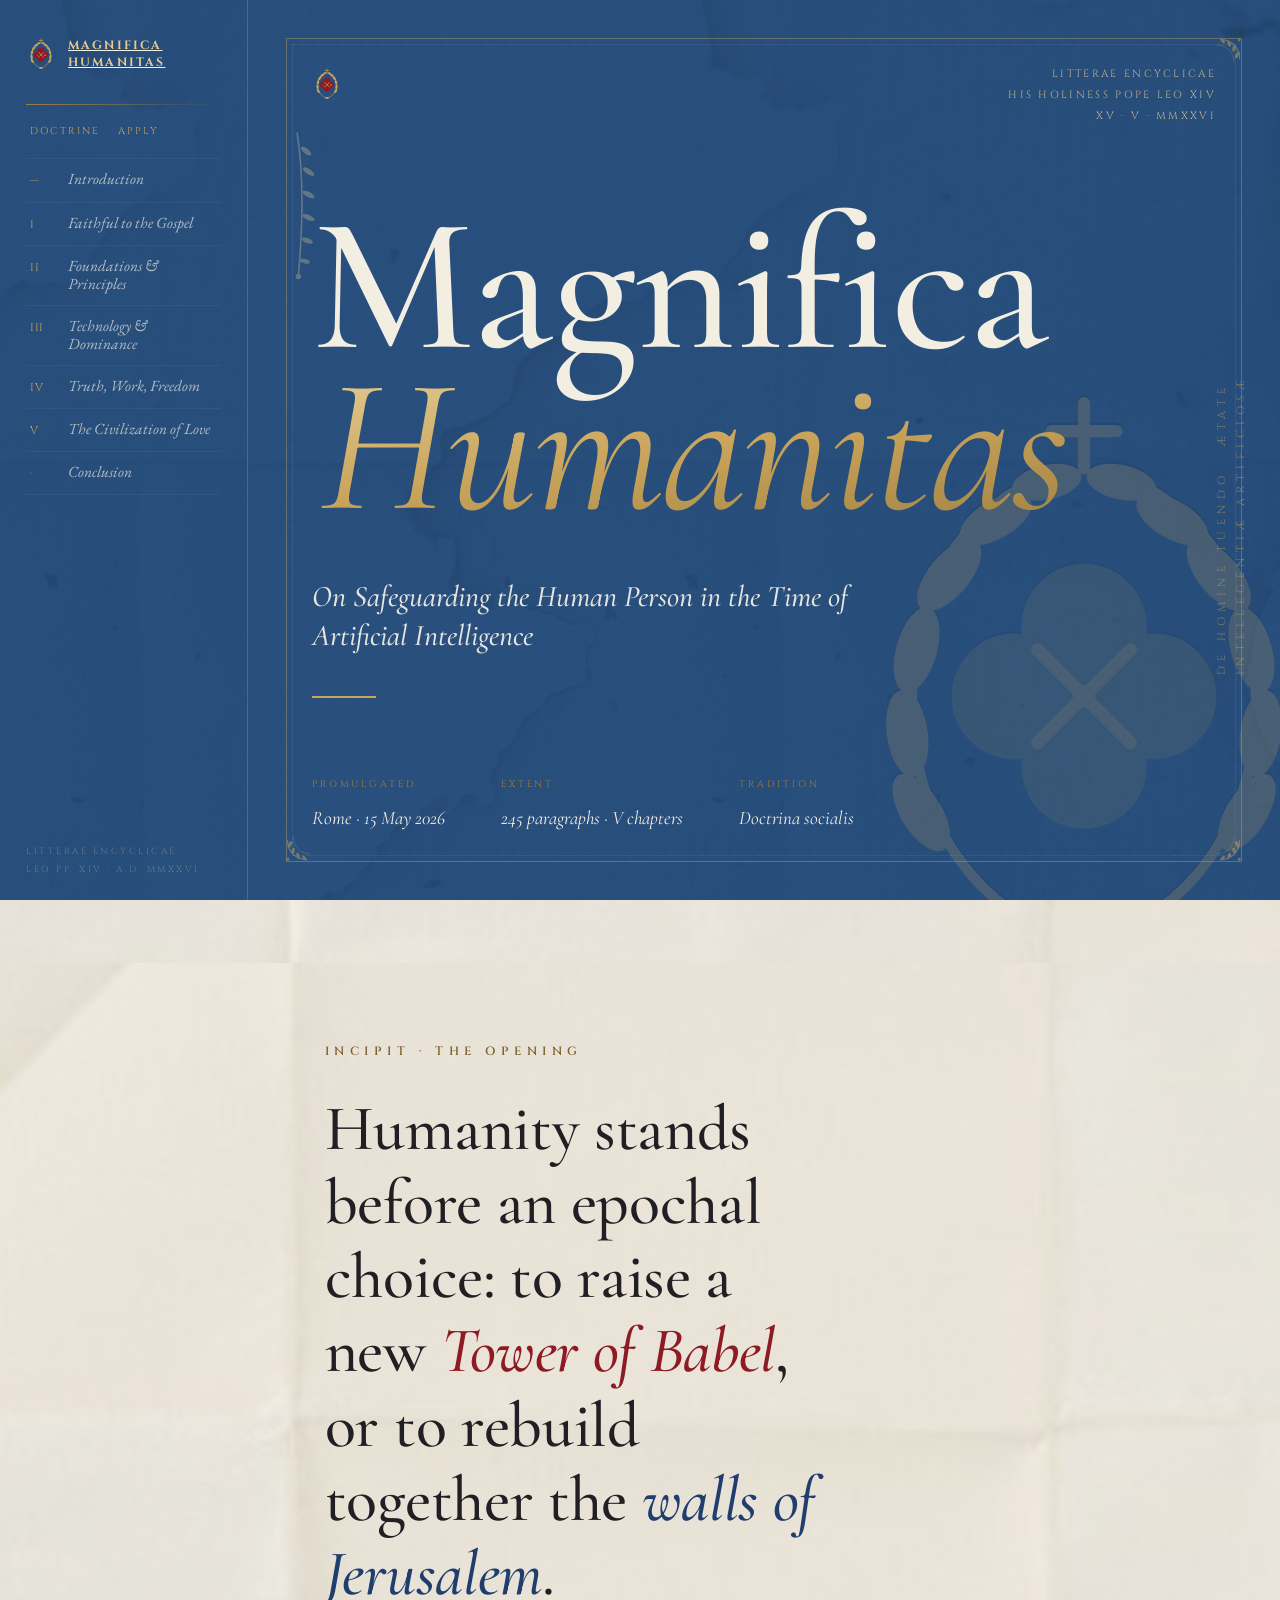
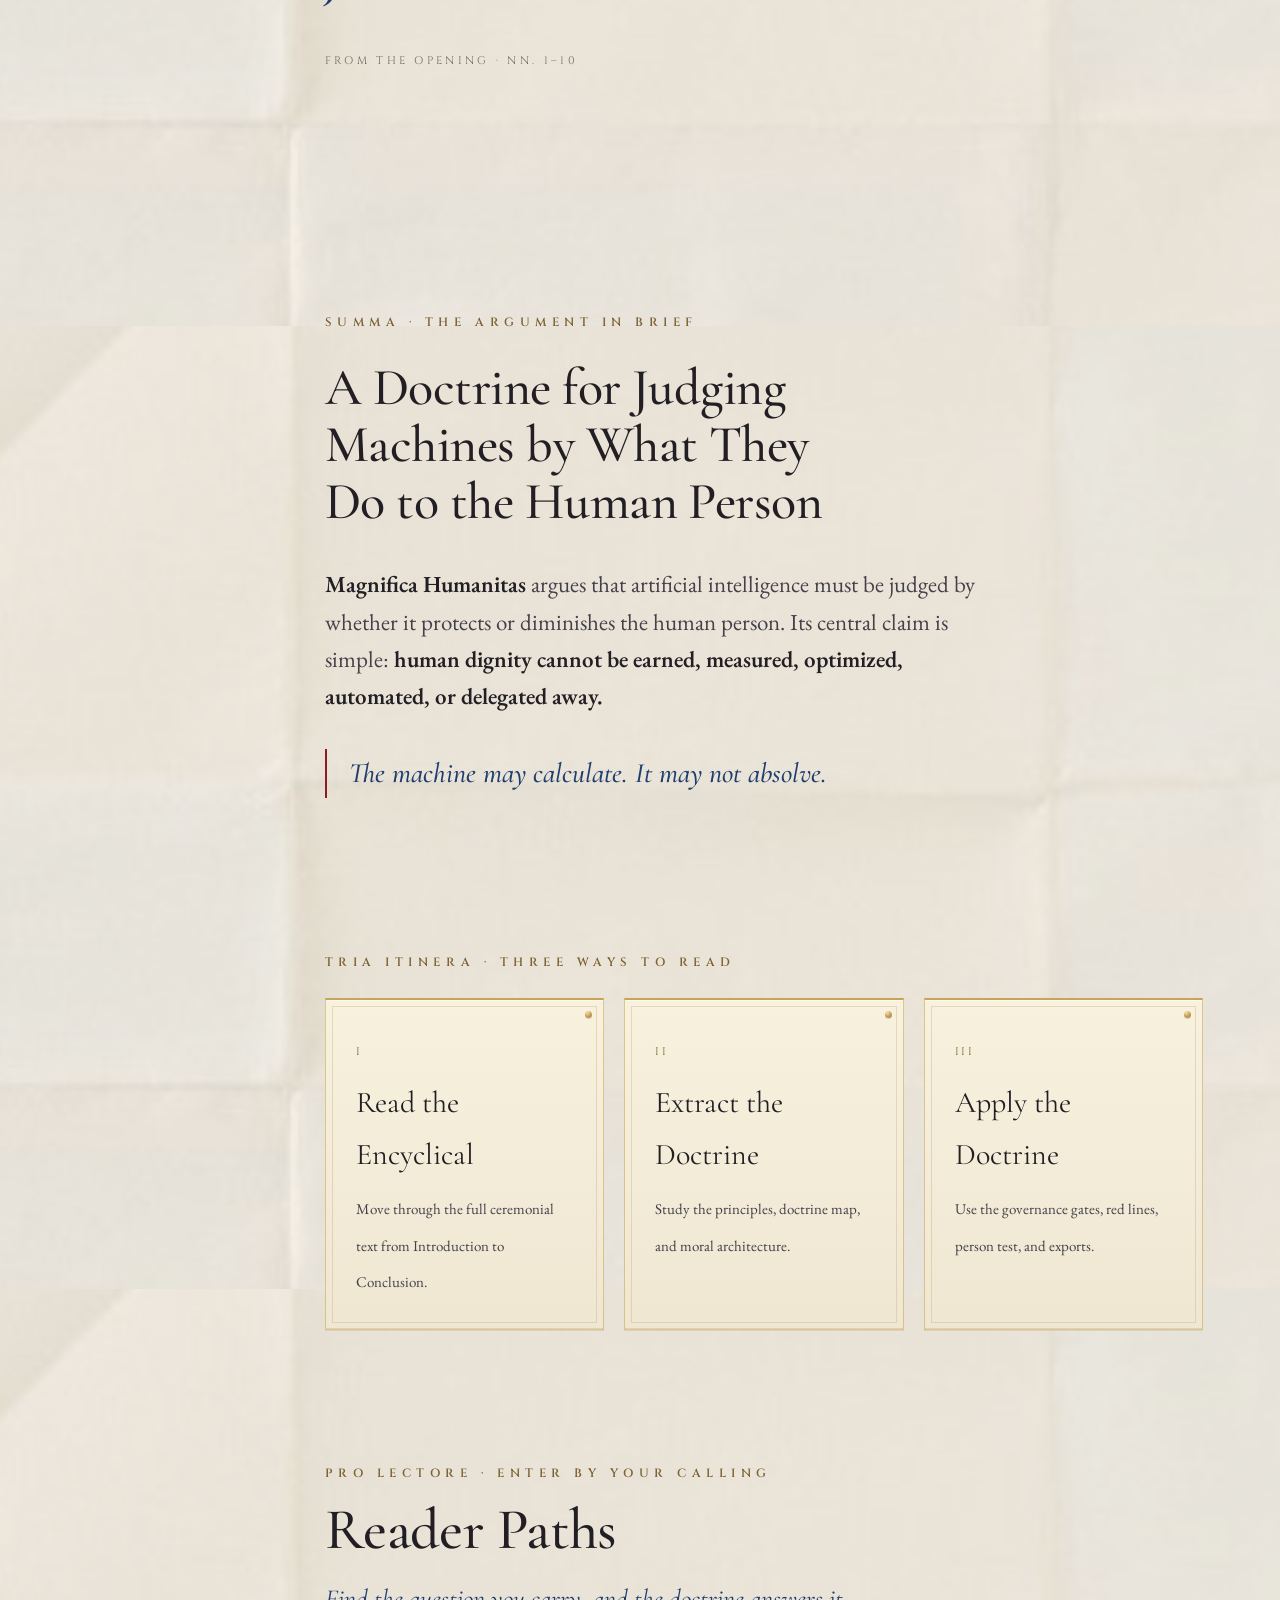
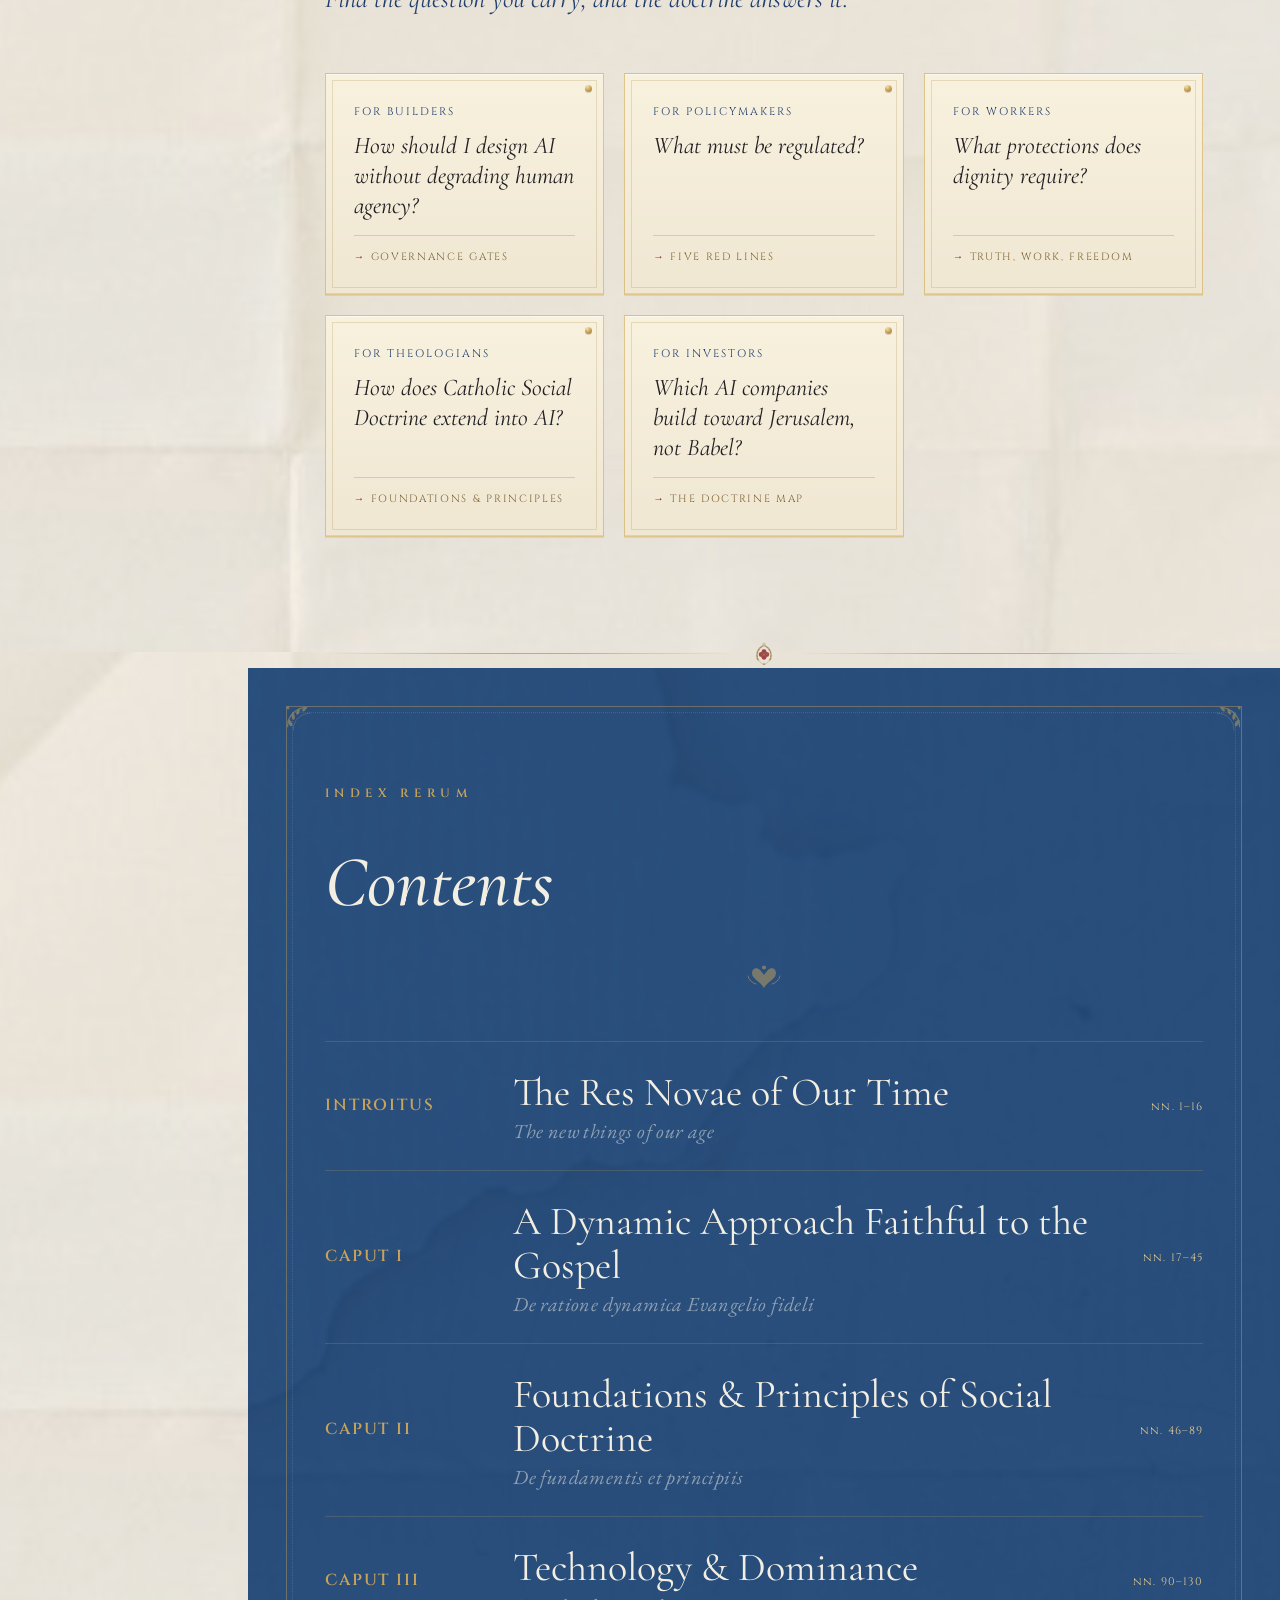
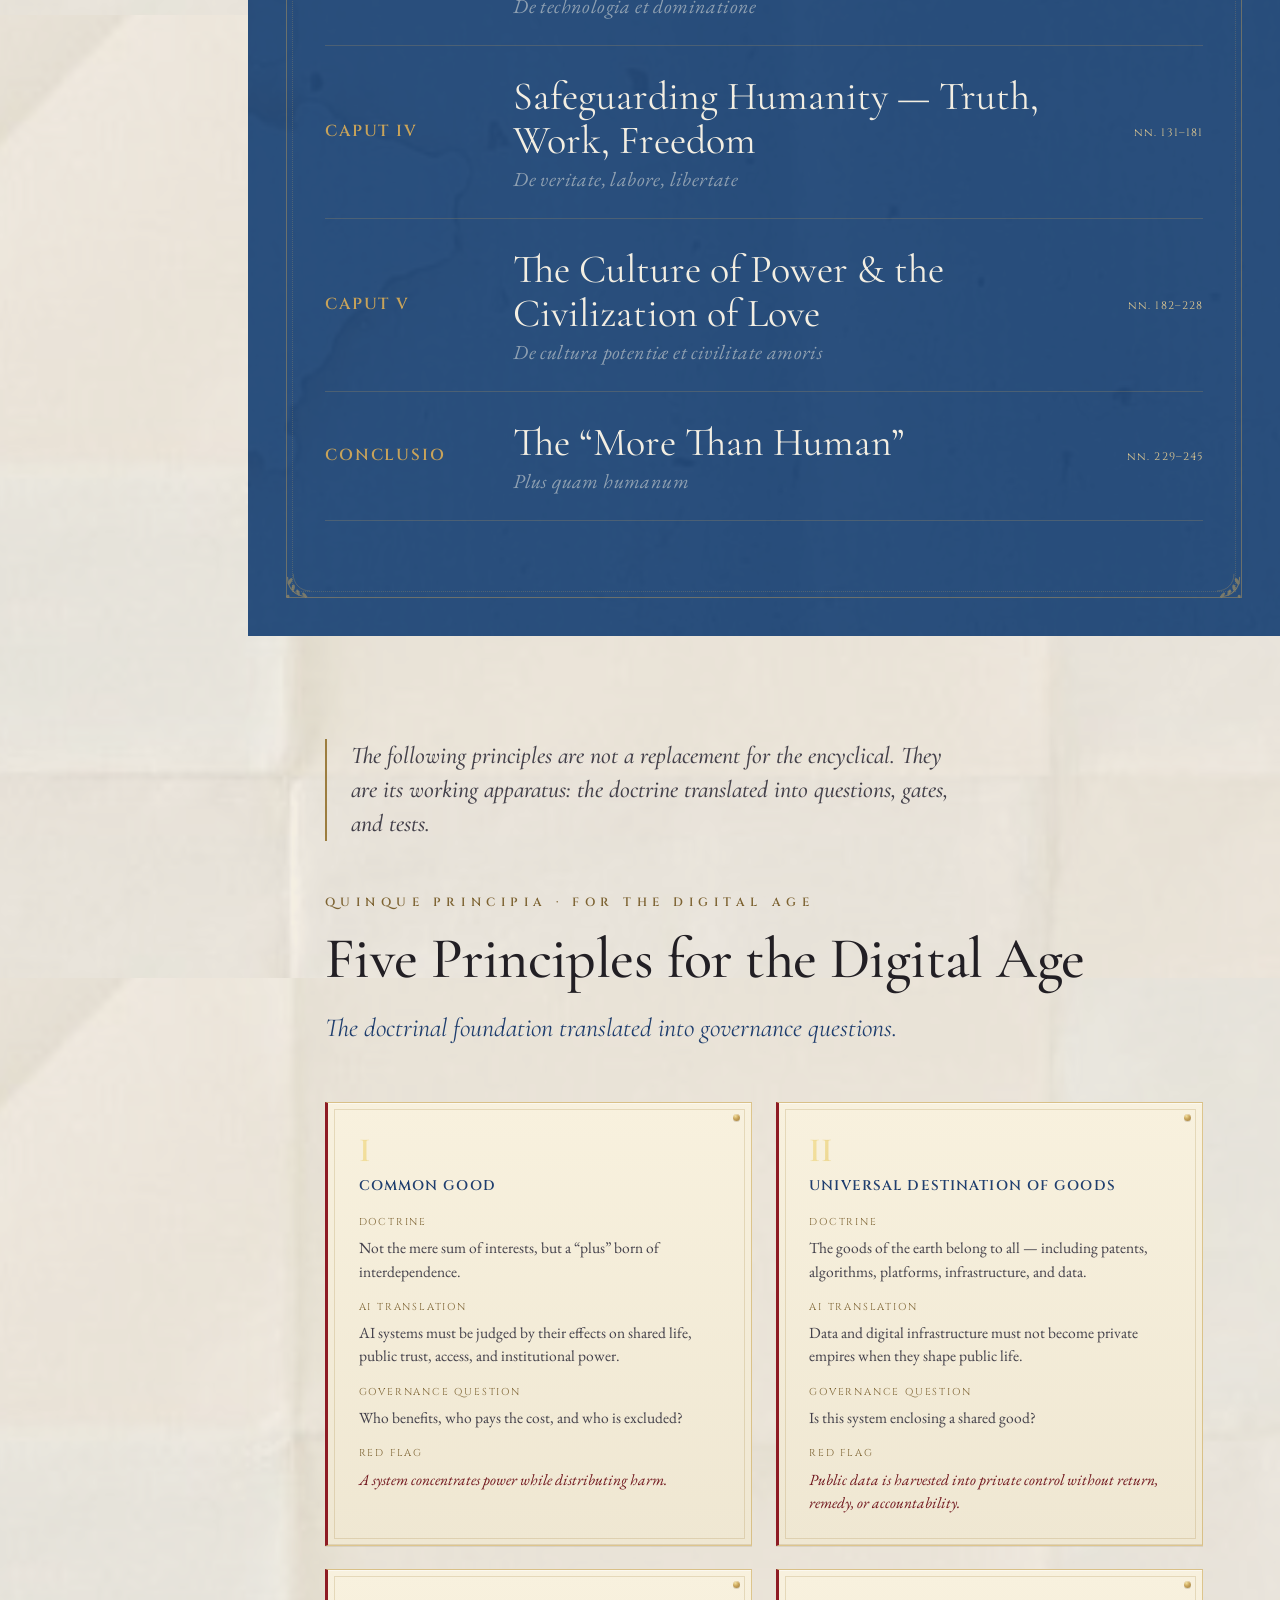
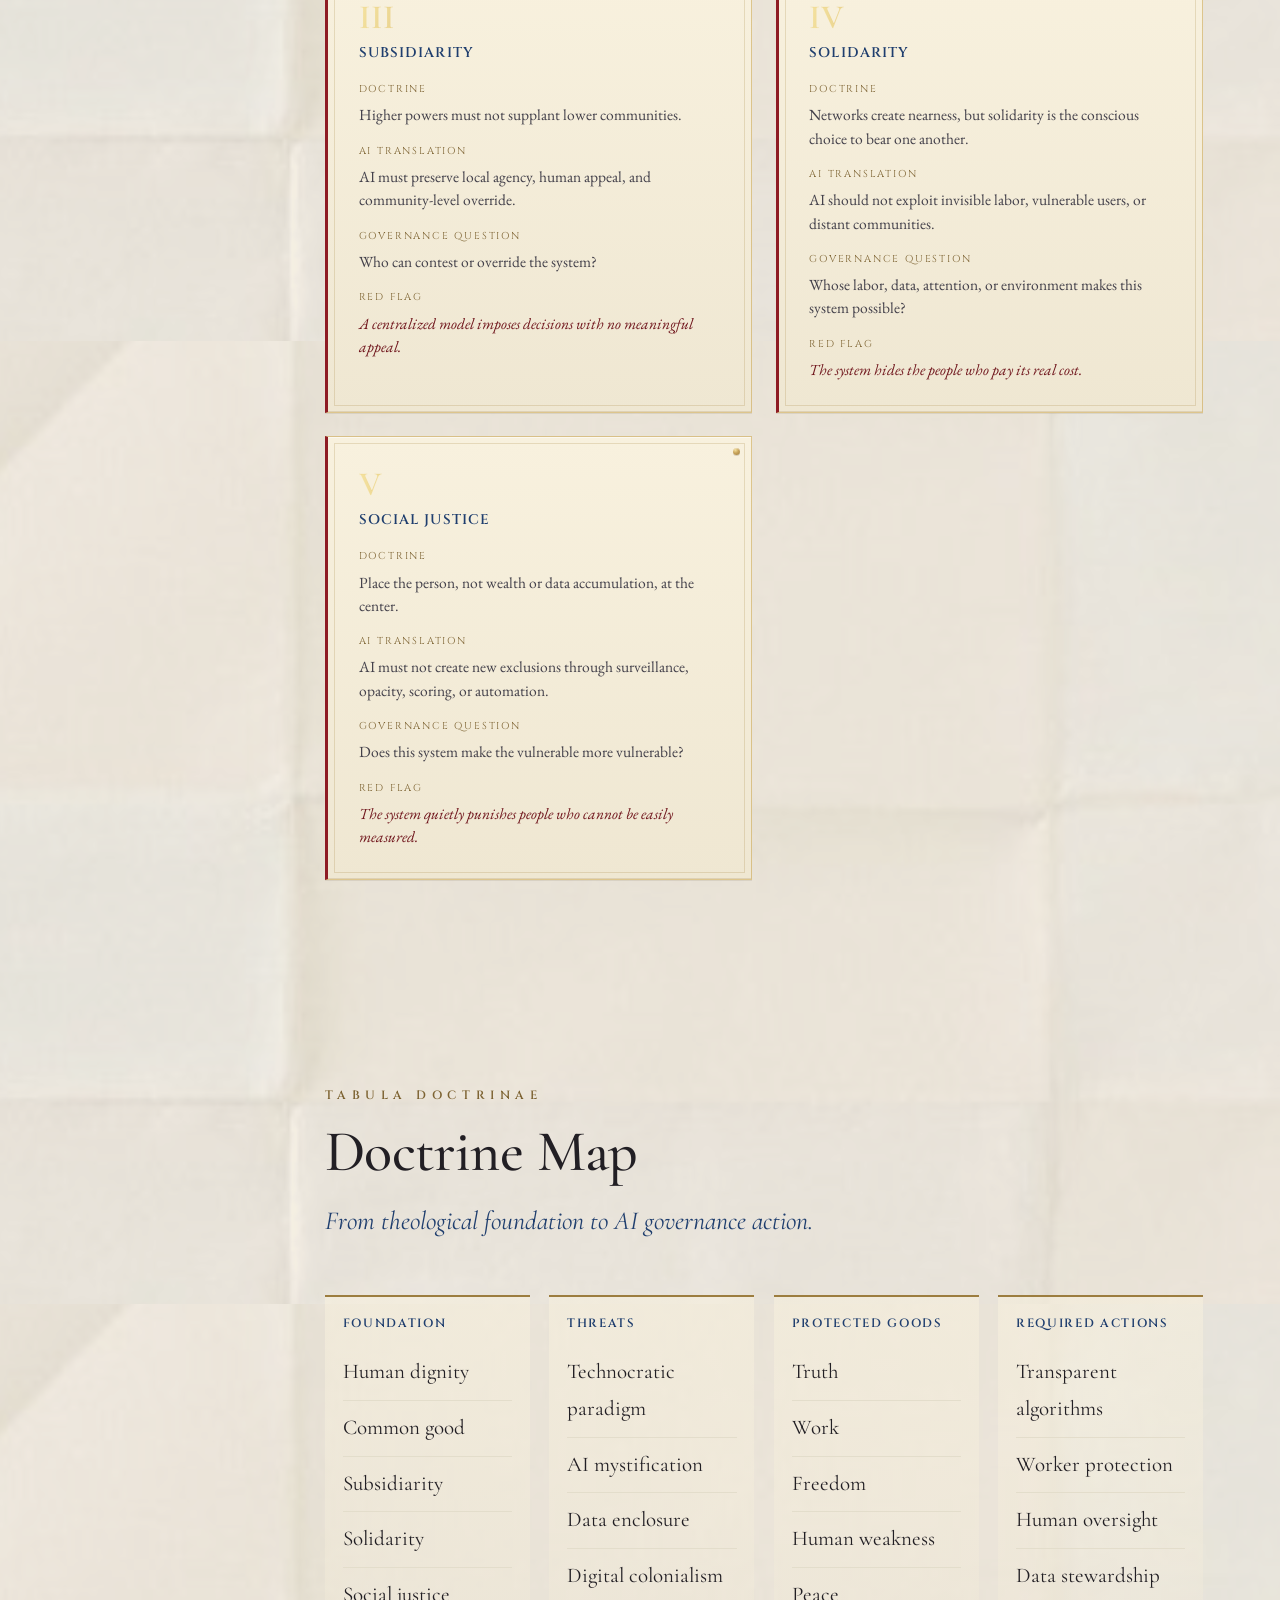
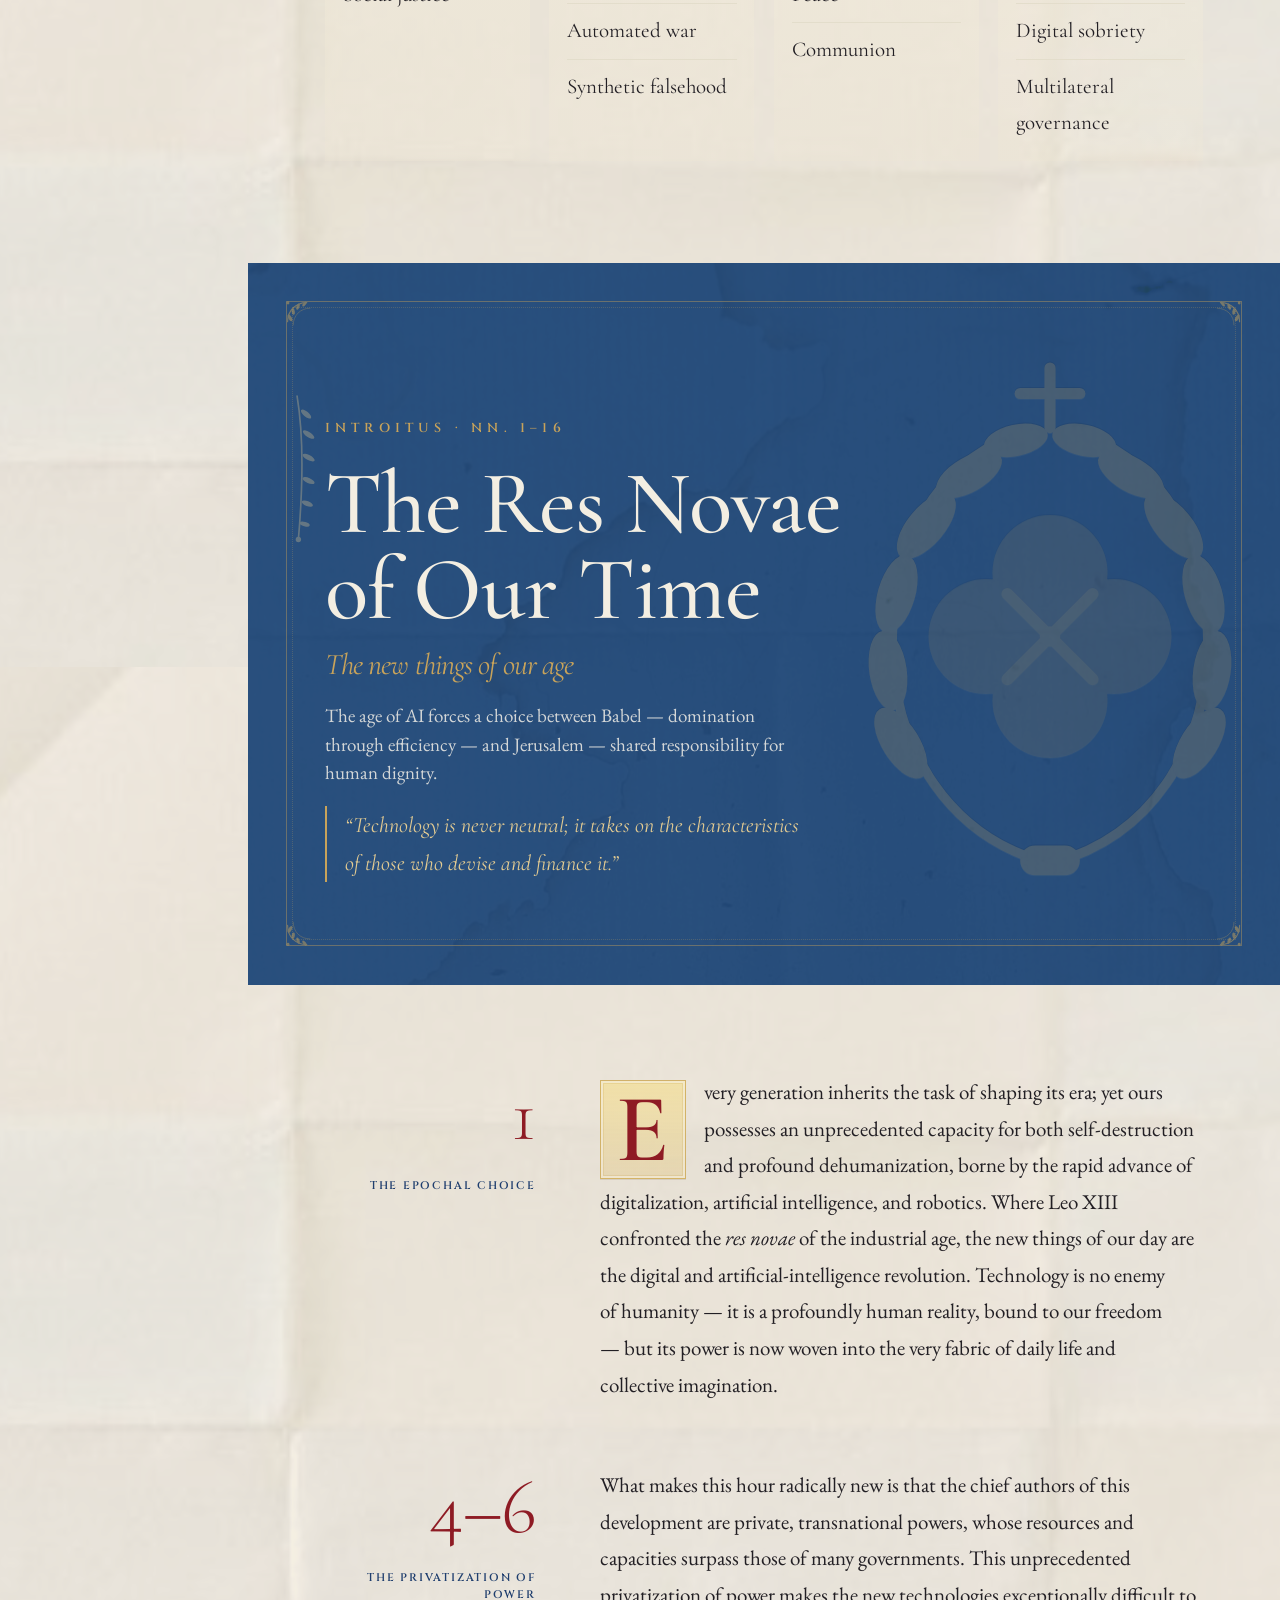
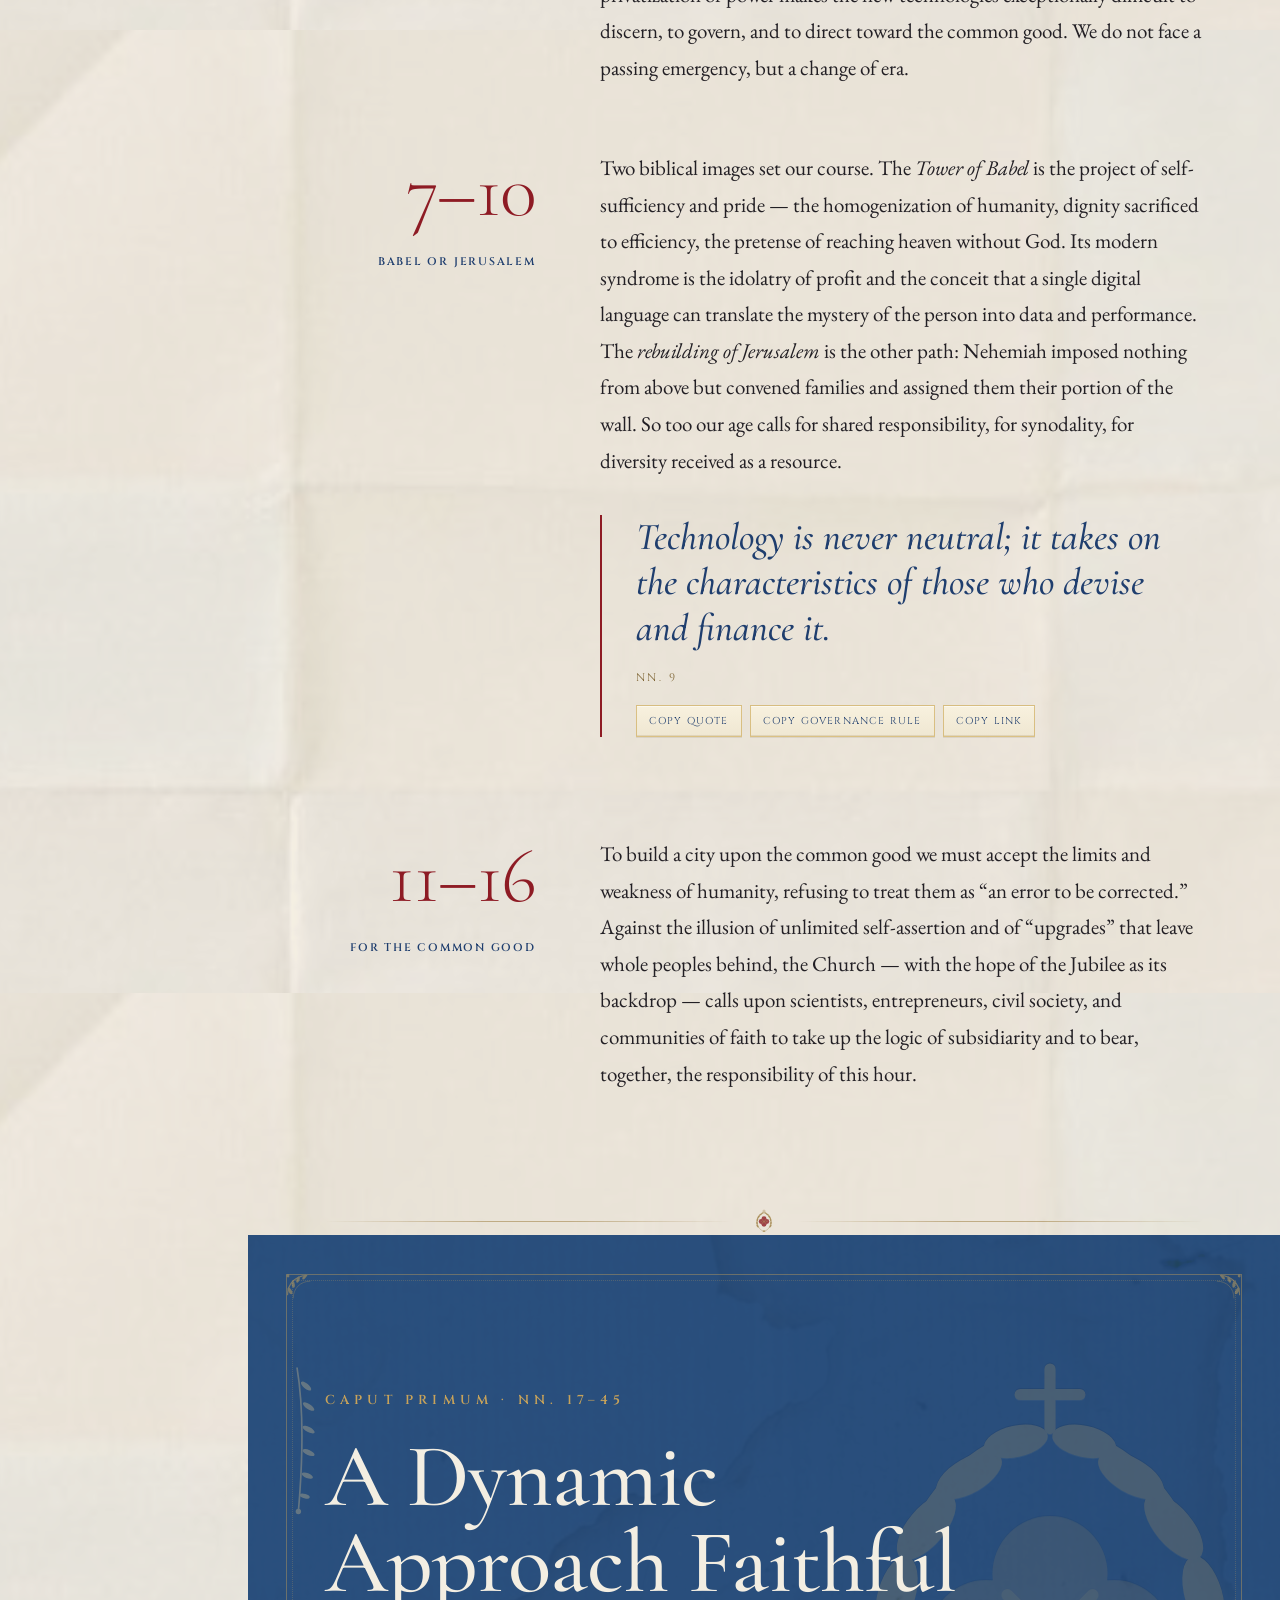
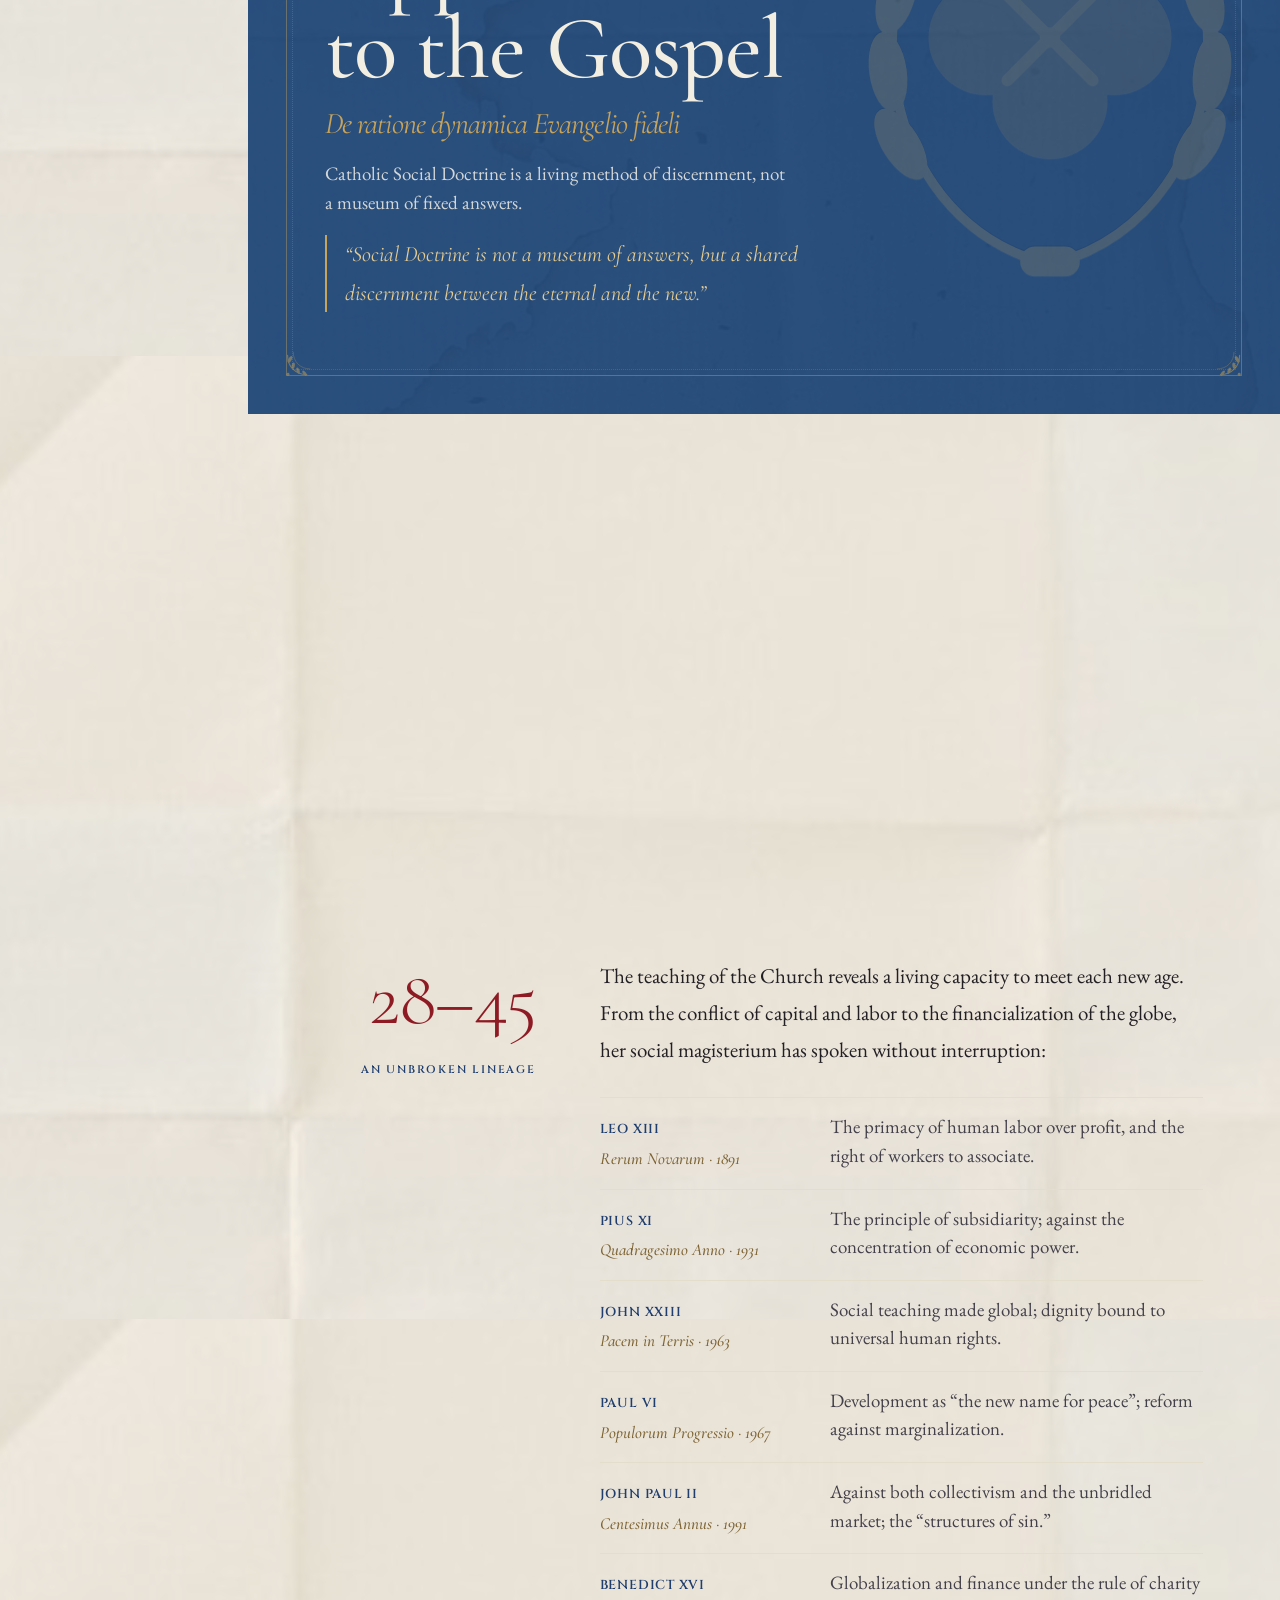
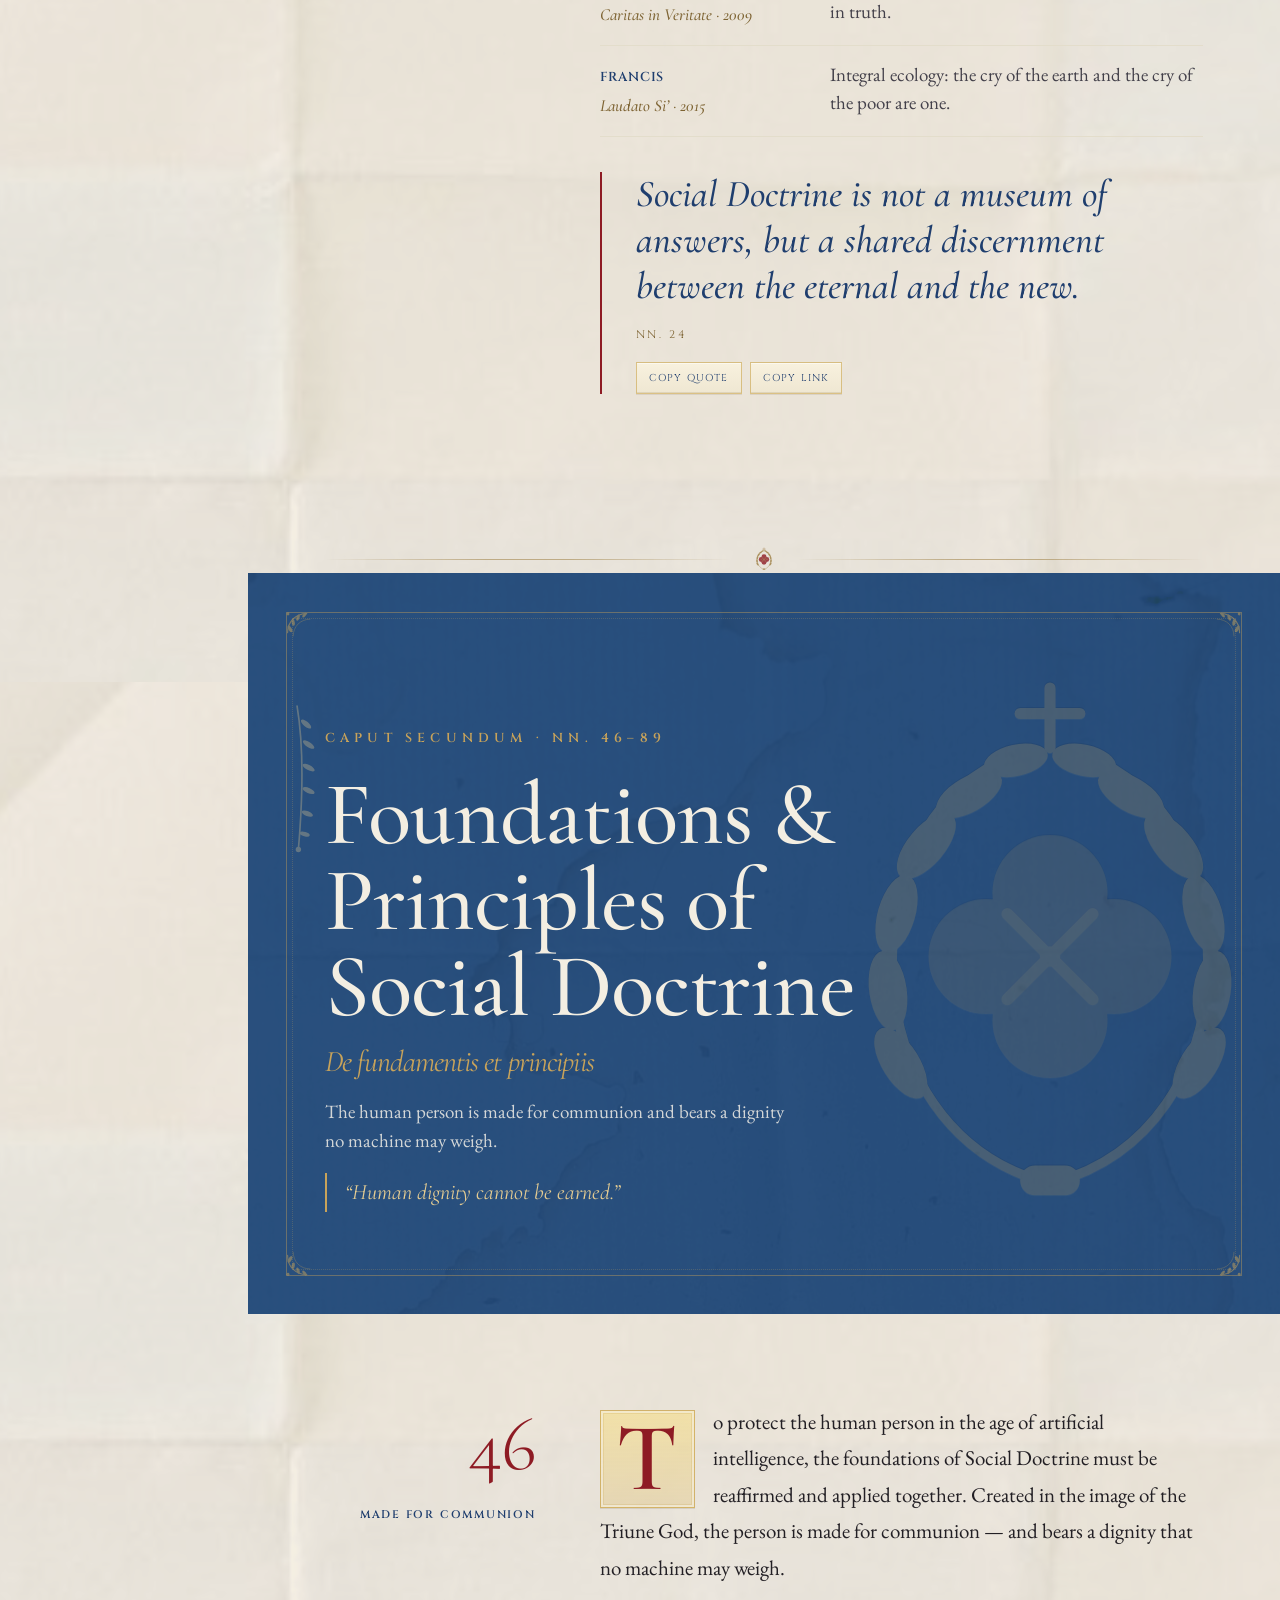
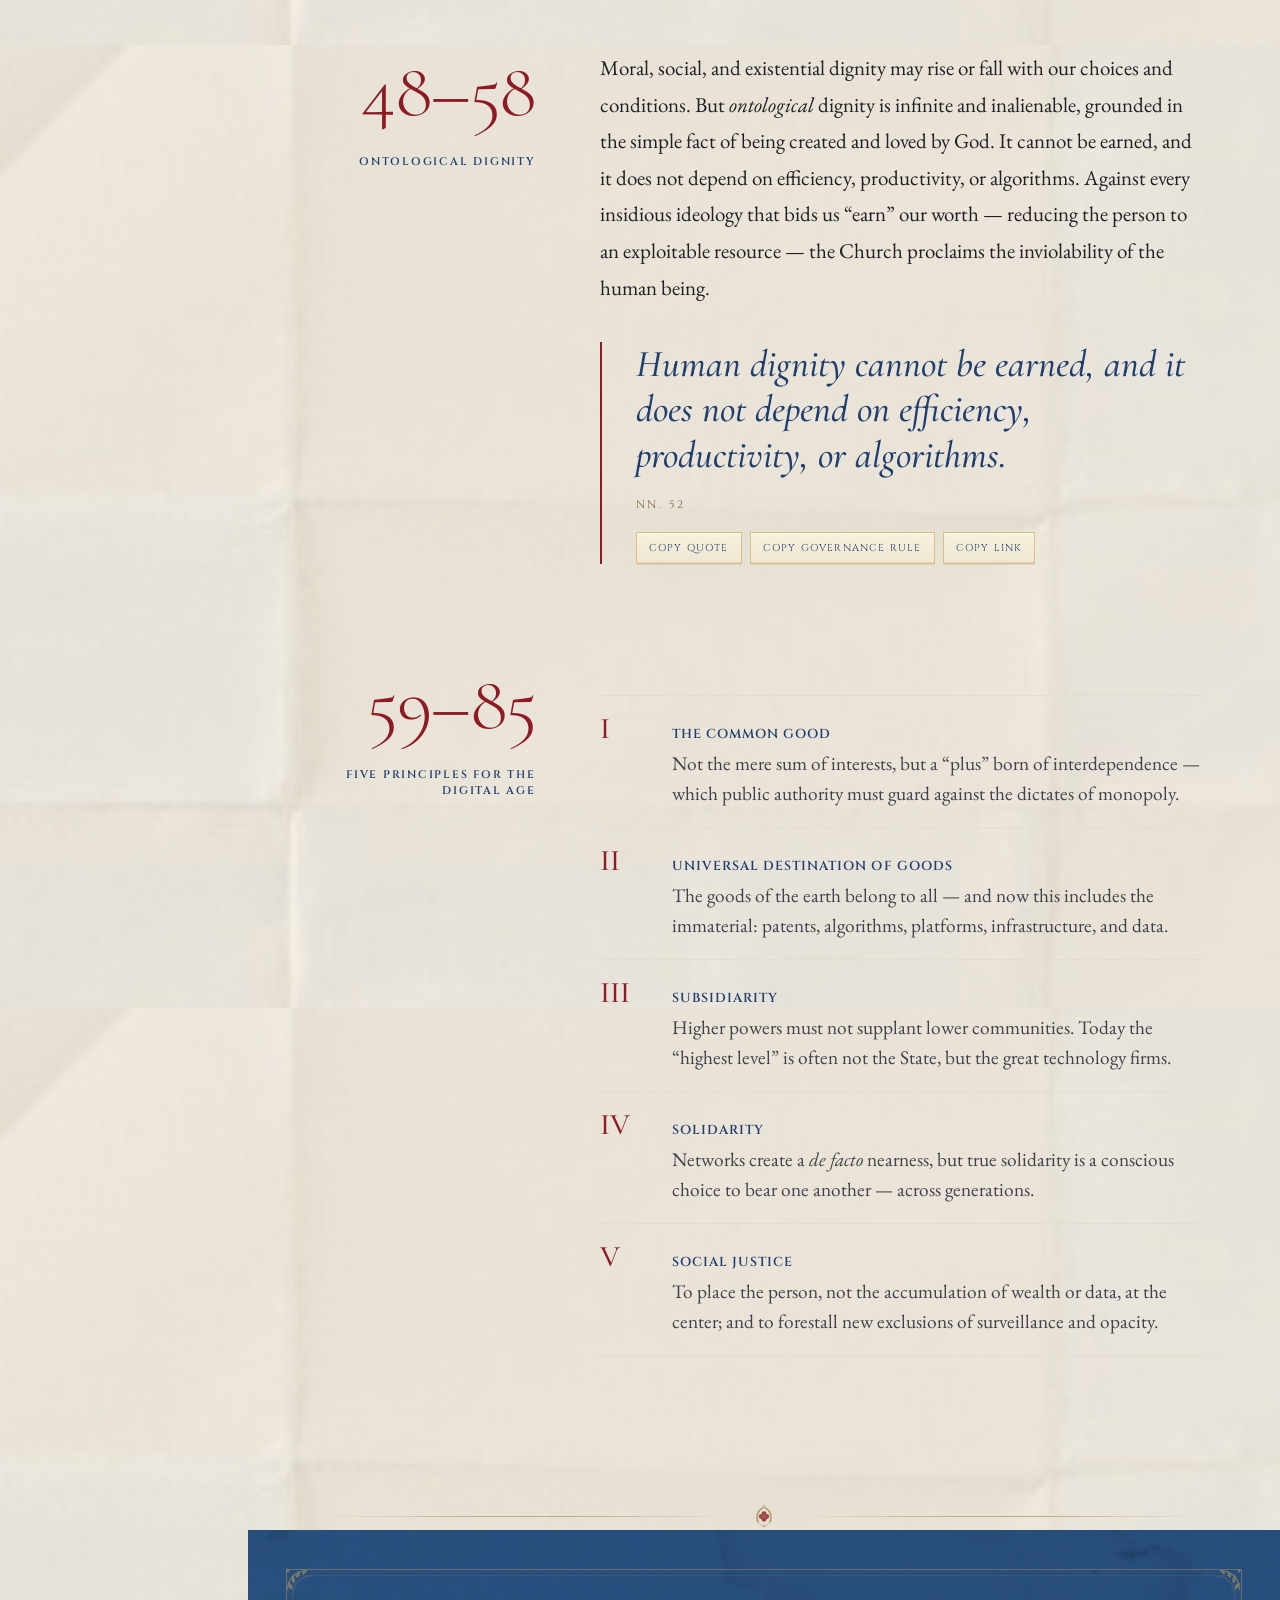
==== commit 13584570: "Heraldic materiality & ceremonial polish pass (12 features) Make the operational layer feel like a c" ====
--- a/index.html
+++ b/index.html
@@ -15,7 +15,7 @@
 <link rel="preconnect" href="https://fonts.googleapis.com" />
 <link rel="preconnect" href="https://fonts.gstatic.com" crossorigin />
 <link href="https://fonts.googleapis.com/css2?family=Cinzel:wght@400;500;600;700&family=Cormorant+Garamond:ital,wght@0,300;0,400;0,500;0,600;1,400;1,500;1,600&family=EB+Garamond:ital,wght@0,400;0,500;0,600;1,400;1,500&display=swap" rel="stylesheet" />
-<link rel="stylesheet" href="assets/styles.css?v=20260616i" />
+<link rel="stylesheet" href="assets/styles.css?v=20260620" />
 </head>
 <body>
 
@@ -118,7 +118,7 @@
   <select id="jump" aria-label="Jump to section">
     <option value="#top">Cover</option>
     <optgroup label="Orientation">
-      <option value="#executive-summary">Executive Summary</option>
+      <option value="#executive-summary">Summa</option>
       <option value="#reading-modes">Reading Modes</option>
       <option value="#reader-paths">Reader Paths</option>
       <option value="#principles">Five Principles</option>
@@ -275,6 +275,7 @@
 
   <!-- ====================== FIVE PRINCIPLE CARDS ====================== -->
   <section class="console reveal" id="principles">
+    <p class="doctrine-bridge">The following principles are not a replacement for the encyclical. They are its working apparatus: the doctrine translated into questions, gates, and tests.</p>
     <div class="app-head">
       <span class="kicker">Quinque Principia · For the Digital Age</span>
       <h2>Five Principles for the Digital Age</h2>
@@ -787,7 +788,8 @@
   <!-- ====================== THE PERSON TEST ====================== -->
   <section class="console reveal" id="person-test">
     <div class="litany">
-      <span class="kicker" style="display:block;margin-bottom:26px;color:var(--gold-ink)">Probatio Personae</span>
+      <span class="kicker" style="display:block;margin-bottom:14px;color:var(--gold-ink)">Probatio Personae</span>
+      <h2 class="litany__t">The Person Test</h2>
       <p class="litany__sub">Before every system, ask who becomes more human — and who becomes easier to discard.</p>
       <ul>
         <li>Who becomes more visible to power?</li>
--- a/assets/styles.css
+++ b/assets/styles.css
@@ -11,8 +11,12 @@
   --gold:     #C8A35A;
   --gold-deep:#9c7d3f;
   --gold-lite:#e3cb92;
+  --gold-light:#f3df9a; /* antique-foil highlight */
+  --gold-shadow:#4d3510; /* antique-foil lowlight */
   --gold-ink: #7d6332;  /* gold for small text on ivory — AA */
   --stone-ink:#6f6b60;  /* stone for small text on ivory — AA */
+  --paper-card:#f8f1de; /* opaque card paper (mounted slip) */
+  --paper-warm:#efe7d2; /* card paper lowlight */
   --navy:     #143F73; /* matches band-texture.svg base */
   --navy-2:   #18335c;
   --ivory:    #F3EEE2; /* matches paper-texture.svg base */
@@ -56,6 +60,42 @@
 .kicker { font-family: var(--inst); text-transform: uppercase; letter-spacing: .46em; font-weight: 600; font-size: 12px; color: var(--gold-ink); }
 
 /* ============================================================
+   HERALDIC MATERIAL UTILITIES — antique gold foil, gold rule,
+   illuminated initial, editorial bridge
+   ============================================================ */
+/* antique gold foil for display numerals / headings (solid fallback) */
+.gold-foil { color: var(--gold-deep); }
+@supports ((-webkit-background-clip: text) or (background-clip: text)) {
+  .gold-foil {
+    background: linear-gradient(118deg, var(--gold-light) 0%, var(--gold) 44%, var(--gold-deep) 82%, var(--gold-shadow) 100%);
+    -webkit-background-clip: text; background-clip: text; color: transparent;
+    text-shadow: 0 1px 0 rgba(255,244,190,.18);
+  }
+}
+/* embroidered gold border + pressed-foil edge */
+.gold-rule {
+  border-color: rgba(200,162,74,.68);
+  box-shadow: inset 0 1px 0 rgba(255,244,190,.35), 0 0 0 1px rgba(92,66,22,.16);
+}
+/* illuminated manuscript capital (utility form; the lead drop cap reuses this) */
+.illuminated-cap {
+  float: left; display: inline-grid; place-items: center;
+  width: 1.05em; height: 1.05em; margin: .02em .16em 0 0;
+  font-family: var(--display); font-weight: 600; font-size: 5.2rem; line-height: 1;
+  color: var(--crimson);
+  background: linear-gradient(180deg, rgba(243,223,154,.85), rgba(227,203,146,.62));
+  border: 1px solid rgba(200,162,74,.7);
+  box-shadow: inset 0 0 0 2px rgba(255,255,255,.45), inset 0 0 0 4px rgba(200,162,74,.18);
+}
+/* editorial bridge / marginalia */
+.doctrine-bridge {
+  max-width: 58ch; margin: 0 0 clamp(28px,4vw,52px);
+  font-family: var(--display); font-style: italic; font-weight: 500;
+  font-size: clamp(18px,2.1vw,24px); line-height: 1.42; color: var(--ink-soft);
+  padding-left: clamp(16px,2vw,24px); border-left: 2px solid var(--gold-deep);
+}
+
+/* ============================================================
    CONTENTS RAIL (deep ink strip)
    ============================================================ */
 .rail {
@@ -170,7 +210,8 @@
   top: 50%; right: clamp(-48px,-2vw,28px); transform: translateY(-50%);
   width: clamp(300px,40vw,600px); aspect-ratio: 120 / 148;
   background: url("opener-crest.svg") center / contain no-repeat;
-  opacity: .12;
+  opacity: .2;
+  filter: drop-shadow(0 1px 0 rgba(255,234,170,.22)) drop-shadow(0 -1px 0 rgba(8,18,34,.4));
 }
 
 /* (4) centered fleuron terminal accent (contents head / colophon) — in-flow */
@@ -242,7 +283,7 @@
   color: rgba(200,163,90,.55); z-index: 3;
 }
 
-.cover .watermark { right: -8%; bottom: -14%; width: 62vh; height: auto; }
+.cover .watermark { right: -8%; bottom: -14%; width: 62vh; height: auto; opacity: .2; filter: drop-shadow(0 1.5px 0 rgba(255,234,170,.2)) drop-shadow(0 -1.5px 0 rgba(8,18,34,.42)); }
 
 /* ============================================================
    INCIPIT (preamble statement on ivory)
@@ -322,8 +363,11 @@
 /* illuminated drop cap on lead passage */
 .body.lead > p:first-of-type::first-letter {
   font-family: var(--display); font-weight: 600; float: left;
-  font-size: 5.6em; line-height: .7; padding: 10px 16px 0 0; margin-top: 8px;
+  font-size: 4.6em; line-height: .72; margin: 6px 18px 2px 0; padding: .14em .16em;
   color: var(--crimson);
+  background: linear-gradient(180deg, rgba(243,223,154,.78), rgba(227,203,146,.5));
+  border: 1px solid rgba(200,162,74,.7);
+  box-shadow: inset 0 0 0 2px rgba(255,255,255,.5), inset 0 0 0 3px rgba(200,162,74,.22), 0 1px 0 rgba(85,63,30,.12);
 }
 
 /* pull quote */
@@ -392,7 +436,27 @@
 .modes { padding: clamp(40px,5vw,72px) clamp(32px,6vw,90px) clamp(18px,2.4vw,36px); max-width: 1180px; }
 .modes .kicker { display:block; margin-bottom: 26px; color: var(--gold-ink); }
 .modes__grid { display: grid; grid-template-columns: repeat(3, 1fr); gap: clamp(14px,1.6vw,22px); }
-.mode { display: block; text-decoration: none; color: inherit; padding: clamp(22px,2.4vw,30px); border: 1px solid var(--paper-ln); border-top: 2px solid var(--gold-deep); background: rgba(255,255,255,.22); transition: border-color .25s, transform .25s; }
+/* archival mounted-card treatment (F2/F3/F12) — paper slip, gold edge,
+   inner hairline, pressed relief, corner seal; no heavy drop shadow */
+.archival-card, .mode, .path, .pcard, .gate, .xcard {
+  position: relative;
+  background: linear-gradient(180deg, var(--paper-card) 0%, var(--paper-warm) 100%);
+  border: 1px solid rgba(200,162,74,.55);
+  box-shadow: inset 0 1px 0 rgba(255,255,255,.55), inset 0 -1px 0 rgba(128,96,42,.16), 0 1px 0 rgba(85,63,30,.10);
+}
+.archival-card::before, .mode::before, .path::before, .pcard::before, .gate::before, .xcard::before {
+  content: ""; position: absolute; inset: 6px; pointer-events: none;
+  border: 1px solid rgba(159,126,55,.22);
+}
+/* corner registration seal (skip .gate — its summary holds the chevron) */
+.mode::after, .path::after, .pcard::after, .xcard::after {
+  content: ""; position: absolute; top: 11px; right: 11px; width: 7px; height: 7px;
+  border-radius: 50%;
+  background: radial-gradient(circle at 35% 30%, var(--gold-light), var(--gold) 45%, var(--gold-deep) 100%);
+  box-shadow: inset 0 1px 0 rgba(255,255,255,.4), 0 1px 0 rgba(80,50,18,.18);
+}
+
+.mode { display: block; text-decoration: none; color: inherit; padding: clamp(22px,2.4vw,30px); border-top: 2px solid var(--gold); transition: border-color .25s, transform .25s; }
 .mode:hover, .mode:focus-visible { border-top-color: var(--crimson); transform: translateY(-2px); }
 .mode__n { font-family: var(--inst); font-size: 11px; letter-spacing: .22em; text-transform: uppercase; color: var(--gold-ink); }
 .mode__t { display:block; font-family: var(--display); font-size: clamp(22px,2.6vw,30px); color: var(--ink); margin: 10px 0 8px; }
@@ -400,17 +464,17 @@
 
 /* READER PATHS */
 .paths__grid { display: grid; grid-template-columns: repeat(auto-fit, minmax(240px,1fr)); gap: clamp(14px,1.6vw,20px); }
-.path { text-decoration:none; color:inherit; display:flex; flex-direction:column; padding: clamp(20px,2.2vw,28px); border: 1px solid var(--paper-ln); background: rgba(255,255,255,.22); transition: border-color .25s, transform .25s; }
+.path { text-decoration:none; color:inherit; display:flex; flex-direction:column; padding: clamp(20px,2.2vw,28px); transition: border-color .25s, transform .25s; }
 .path:hover, .path:focus-visible { border-color: var(--gold-deep); transform: translateY(-2px); }
 .path__role { font-family: var(--inst); font-size: 11px; letter-spacing: .18em; text-transform: uppercase; color: var(--royal); }
 .path__q { font-family: var(--display); font-style: italic; font-size: clamp(19px,2.1vw,24px); color: var(--ink); margin: 10px 0 14px; line-height: 1.25; }
-.path__to { margin-top:auto; font-family: var(--inst); font-size: 10.5px; letter-spacing: .14em; text-transform: uppercase; color: var(--gold-ink); }
-.path__to::before { content: "\2192\00a0"; }
+.path__to { margin-top:auto; padding-top: 12px; border-top: 1px solid rgba(159,126,55,.3); font-family: var(--inst); font-size: 10.5px; letter-spacing: .16em; text-transform: uppercase; color: var(--gold-ink); }
+.path__to::before { content: "\2192\00a0"; color: var(--crimson); }
 
 /* PRINCIPLE CARDS */
 .pcards { display: grid; grid-template-columns: repeat(auto-fit, minmax(300px,1fr)); gap: clamp(16px,1.8vw,24px); }
-.pcard { padding: clamp(24px,2.4vw,32px); border: 1px solid var(--paper-ln); border-left: 3px solid var(--crimson); background: rgba(255,255,255,.20); }
-.pcard__n { font-family: var(--display); font-size: 30px; color: var(--crimson); line-height: 1; }
+.pcard { padding: clamp(24px,2.4vw,32px); border-left: 3px solid var(--crimson); }
+.pcard__n { font-family: var(--display); font-weight: 600; font-size: 34px; color: var(--gold-deep); line-height: 1; }
 .pcard__t { font-family: var(--inst); font-weight: 600; font-size: 14px; letter-spacing: .08em; text-transform: uppercase; color: var(--royal); margin: 6px 0 14px; }
 .pcard dl { margin: 0; }
 .pcard dt { font-family: var(--inst); font-size: 10px; letter-spacing: .18em; text-transform: uppercase; color: var(--gold-ink); margin-top: 16px; }
@@ -419,7 +483,7 @@
 
 /* DOCTRINE MAP */
 .dmap { display: grid; grid-template-columns: repeat(4,1fr); gap: clamp(14px,1.5vw,22px); }
-.dcol { border-top: 2px solid var(--gold-deep); padding-top: 16px; }
+.dcol { border-top: 2px solid var(--gold-deep); padding: 16px clamp(12px,1.4vw,18px) 10px; background: linear-gradient(180deg, rgba(248,241,222,.55), rgba(239,231,210,.22)); }
 .dcol h3 { font-family: var(--inst); font-weight: 600; font-size: 12px; letter-spacing: .14em; text-transform: uppercase; color: var(--royal); margin: 0 0 12px; }
 .dcol ul { list-style: none; margin: 0; padding: 0; }
 .dcol li { font-family: var(--display); font-size: clamp(17px,1.8vw,21px); color: var(--ink); padding: 9px 0; border-top: 1px solid var(--paper-ln); }
@@ -427,10 +491,18 @@
 
 /* GOVERNANCE GATES */
 .gates { display: grid; gap: clamp(12px,1.4vw,18px); }
-.gate { border: 1px solid var(--paper-ln); border-left: 3px solid var(--royal); background: rgba(255,255,255,.20); }
+.gate { border-left: 3px solid var(--royal); }
 .gate > summary { list-style: none; cursor: pointer; padding: clamp(20px,2.2vw,28px); display: grid; grid-template-columns: auto 1fr auto; gap: clamp(16px,2vw,24px); align-items: baseline; }
 .gate > summary::-webkit-details-marker { display: none; }
-.gate__n { font-family: var(--display); font-size: 26px; color: var(--crimson); line-height: 1; }
+.gate__n { font-family: var(--display); font-weight: 600; font-size: 28px; color: var(--gold-deep); line-height: 1; }
+/* antique-foil gradient on the ceremonial numerals (solid gold fallback above) */
+@supports ((-webkit-background-clip: text) or (background-clip: text)) {
+  .pcard__n, .gate__n, .redlines li::before {
+    background: linear-gradient(118deg, var(--gold-light) 0%, var(--gold) 44%, var(--gold-deep) 82%, var(--gold-shadow) 100%);
+    -webkit-background-clip: text; background-clip: text; color: transparent;
+    text-shadow: 0 1px 0 rgba(255,244,190,.18);
+  }
+}
 .gate__q { font-family: var(--display); font-size: clamp(19px,2.1vw,25px); color: var(--ink); line-height: 1.2; }
 .gate__q b { display:block; font-family: var(--inst); font-weight:600; font-size: 10px; letter-spacing:.18em; text-transform:uppercase; color: var(--gold-ink); margin-bottom: 6px; }
 .gate__chev { font-family: var(--inst); color: var(--gold-deep); transition: transform .25s; }
@@ -444,13 +516,14 @@
 
 /* FIVE RED LINES */
 .redlines { counter-reset: rl; list-style: none; margin: 0; padding: 0; max-width: 920px; }
-.redlines li { counter-increment: rl; display: grid; grid-template-columns: 66px 1fr; gap: clamp(18px,2.4vw,28px); align-items: baseline; padding: clamp(20px,2.4vw,30px) 0; border-top: 1px solid var(--paper-ln); }
-.redlines li:last-child { border-bottom: 1px solid var(--paper-ln); }
-.redlines li::before { content: counter(rl, upper-roman); font-family: var(--display); font-weight: 500; font-size: clamp(30px,3.4vw,44px); color: var(--crimson); line-height: .9; }
+.redlines li { counter-increment: rl; display: grid; grid-template-columns: 72px 1fr; gap: clamp(18px,2.4vw,28px); align-items: baseline; padding: clamp(22px,2.6vw,34px) 0; border-top: 1px solid rgba(159,126,55,.34); }
+.redlines li:last-child { border-bottom: 1px solid rgba(159,126,55,.34); }
+.redlines li::before { content: counter(rl, upper-roman); font-family: var(--display); font-weight: 600; font-size: clamp(34px,3.8vw,52px); color: var(--gold-deep); line-height: .9; }
 .redlines p { margin: 0; font-family: var(--display); font-size: clamp(20px,2.4vw,30px); line-height: 1.25; color: var(--ink); }
 
 /* PERSON TEST (litany) */
 .litany { text-align: center; max-width: 760px; margin: 0 auto; }
+.litany__t { font-family: var(--display); font-weight: 500; font-size: clamp(30px,5vw,56px); line-height: 1.04; letter-spacing: -.01em; color: var(--ink); margin: 0 0 16px; }
 .litany__sub { font-family: var(--display); font-style: italic; font-size: clamp(20px,2.6vw,30px); color: var(--royal); margin: 0 0 clamp(34px,4vw,50px); line-height: 1.3; }
 .litany ul { list-style: none; margin: 0 0 clamp(34px,4vw,50px); padding: 0; }
 .litany li { font-family: var(--display); font-size: clamp(22px,2.8vw,34px); color: var(--ink); padding: clamp(12px,1.4vw,18px) 0; border-top: 1px solid var(--paper-ln); }
@@ -459,20 +532,28 @@
 
 /* EXPORT */
 .export__grid { display: grid; grid-template-columns: repeat(auto-fit, minmax(260px,1fr)); gap: clamp(14px,1.6vw,22px); }
-.xcard { border: 1px solid var(--paper-ln); border-top: 2px solid var(--gold-deep); background: rgba(255,255,255,.20); padding: clamp(22px,2.2vw,28px); display:flex; flex-direction: column; }
-.xcard__f { font-family: ui-monospace, "SF Mono", Menlo, monospace; font-size: 14px; letter-spacing: .02em; color: var(--royal); }
+.xcard { border-top: 2px solid var(--gold); padding: clamp(22px,2.2vw,28px); display:flex; flex-direction: column; }
+.xcard__f { display: inline-block; font-family: ui-monospace, "SF Mono", Menlo, monospace; font-size: 14px; letter-spacing: .02em; color: var(--royal); padding-bottom: 4px; border-bottom: 1px solid rgba(159,126,55,.32); }
 .xcard__d { font-size: 15px; line-height: 1.5; color: var(--ink-soft); margin: 10px 0 18px; }
 
 /* COPY BUTTONS */
-.btn-copy { margin-top: auto; align-self: flex-start; font-family: var(--inst); font-size: 10.5px; letter-spacing: .14em; text-transform: uppercase; color: var(--gold-ink); background: transparent; border: 1px solid var(--gold-deep); padding: 9px 14px; cursor: pointer; transition: background .2s, color .2s, border-color .2s; }
-.btn-copy:hover, .btn-copy:focus-visible { background: var(--gold-deep); color: var(--ivory); }
-.btn-copy.copied { border-color: var(--royal); color: var(--royal); background: transparent; }
+/* archival control labels (F6) — stamped paper tabs, not web buttons */
+.btn-copy, .qbar button {
+  font-family: var(--inst); text-transform: uppercase; color: var(--royal);
+  background: linear-gradient(180deg, var(--paper-card), var(--paper-warm));
+  border: 1px solid rgba(200,162,74,.6); cursor: pointer;
+  box-shadow: inset 0 1px 0 rgba(255,255,255,.55), inset 0 -1px 0 rgba(128,96,42,.14), 0 1px 0 rgba(85,63,30,.10);
+  transition: background .2s, color .2s, border-color .2s;
+}
+.btn-copy:hover, .qbar button:hover { background: linear-gradient(180deg, #fdf8e8, #f2e9d2); border-color: var(--gold); color: var(--crimson-2); }
+.btn-copy:focus-visible, .qbar button:focus-visible { outline: 2px solid var(--gold-light); outline-offset: 3px; }
+.btn-copy.copied, .qbar button.copied { border-color: var(--gold-deep); color: var(--gold-ink); }
+
+.btn-copy { margin-top: auto; align-self: flex-start; font-size: 10.5px; letter-spacing: .14em; padding: 10px 15px; }
 
 /* QUOTE ACTION BAR under pull quotes */
 .qbar { display: flex; flex-wrap: wrap; gap: 8px; margin-top: 18px; }
-.qbar button { font-family: var(--inst); font-size: 10px; letter-spacing: .12em; text-transform: uppercase; color: var(--gold-ink); background: transparent; border: 1px solid var(--paper-ln); padding: 7px 11px; cursor: pointer; transition: border-color .2s, color .2s; }
-.qbar button:hover, .qbar button:focus-visible { border-color: var(--gold-deep); color: var(--royal); }
-.qbar button.copied { border-color: var(--royal); color: var(--royal); }
+.qbar button { font-size: 10px; letter-spacing: .12em; padding: 8px 12px; }
 
 /* CHAPTER HEADER UPGRADE */
 .opener__summary { font-family: var(--read); font-size: clamp(16px,1.7vw,19px); line-height: 1.5; color: rgba(244,241,232,.84); margin: 22px 0 0; max-width: 52ch; }
@@ -566,6 +647,16 @@
   .pcard, .gate, .xcard, .mode, .path, .dcol { break-inside: avoid; }
   .gate[open] .gate__body, .gate__body { display: grid !important; }
   details.gate { border-left-color: #888; }
+  /* neutralize gold-foil (transparent clipped text prints blank) */
+  .pcard__n, .gate__n, .redlines li::before, .gold-foil {
+    background: none !important; -webkit-background-clip: initial !important; background-clip: initial !important;
+    color: var(--gold-ink) !important; text-shadow: none !important;
+  }
+  /* flatten archival cards / drop-cap frame for clean ink-on-white */
+  .mode, .path, .pcard, .gate, .xcard, .dcol { background: #fff !important; box-shadow: none !important; }
+  .mode::before, .path::before, .pcard::before, .gate::before, .xcard::before,
+  .mode::after, .path::after, .pcard::after, .xcard::after { display: none !important; }
+  .body.lead > p:first-of-type::first-letter { background: none !important; border: none !important; box-shadow: none !important; padding: 0 !important; }
 }
 
 @media (max-width: 720px) {
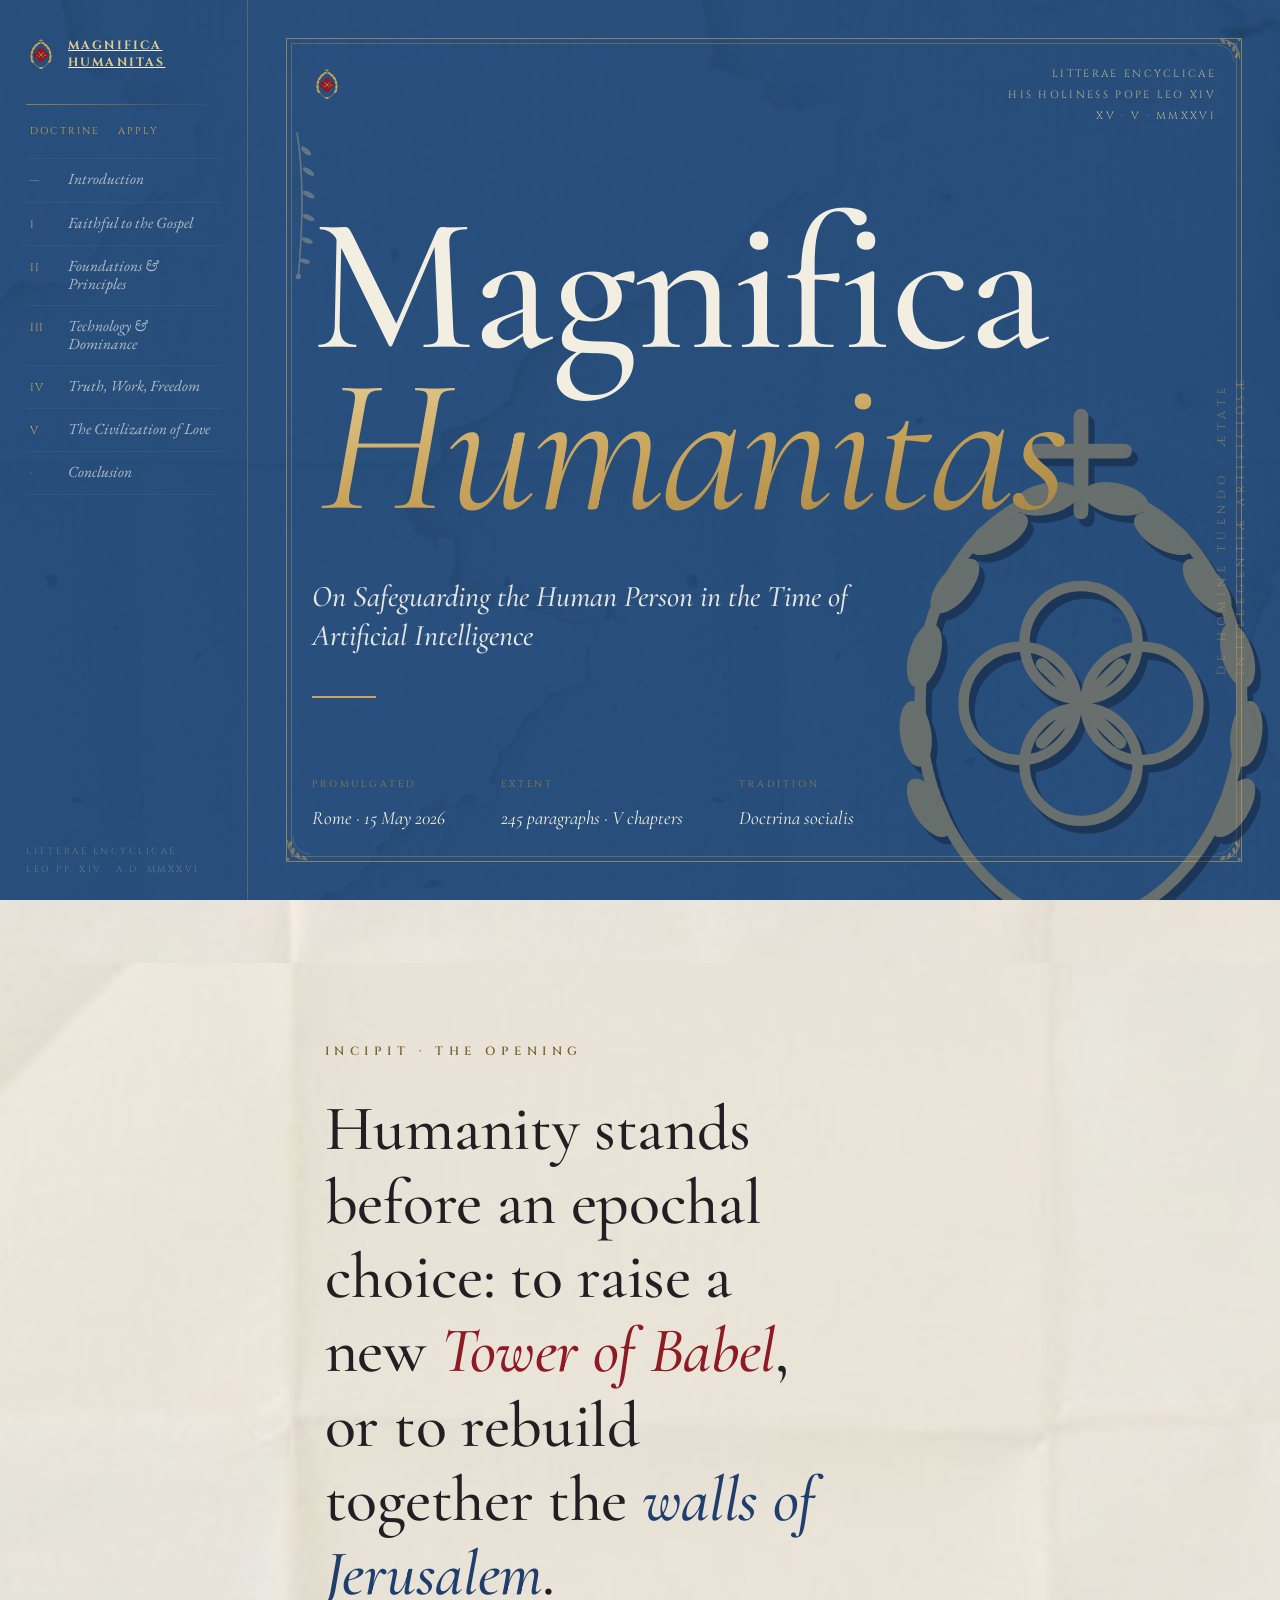
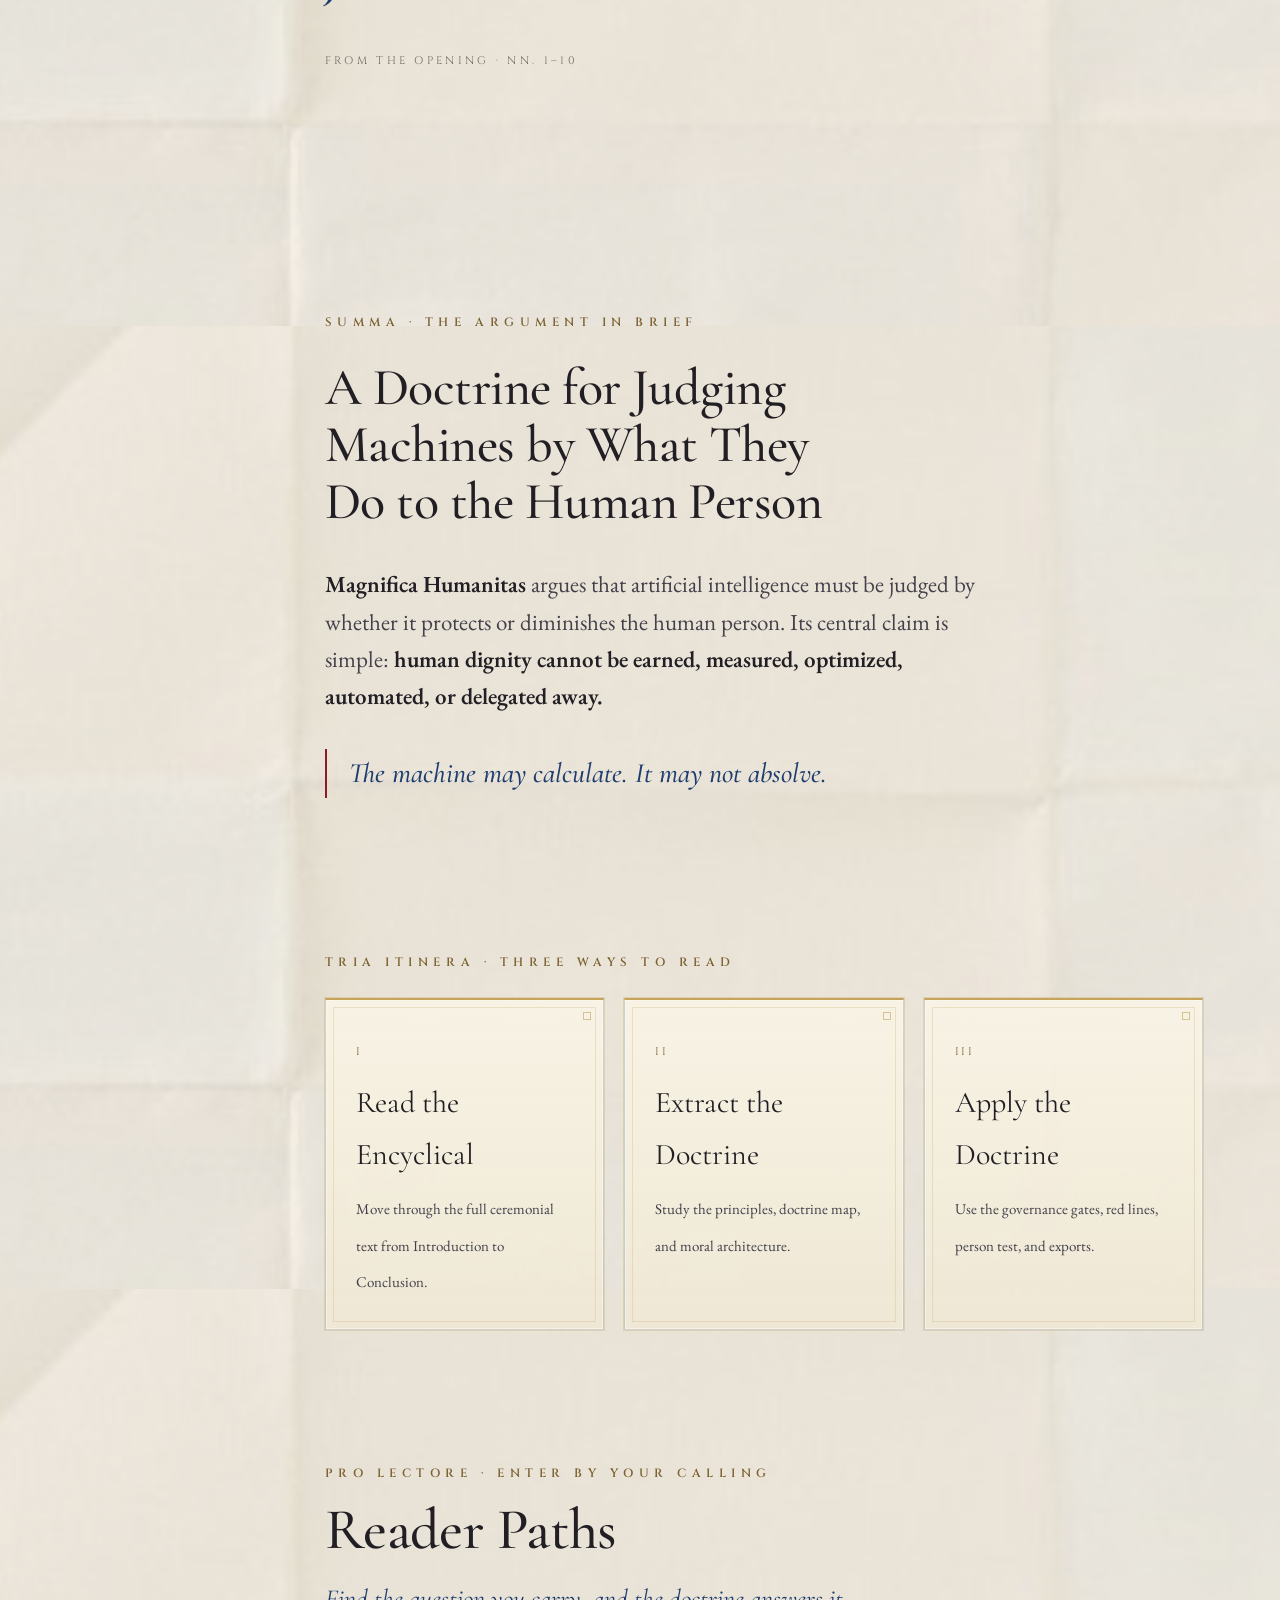
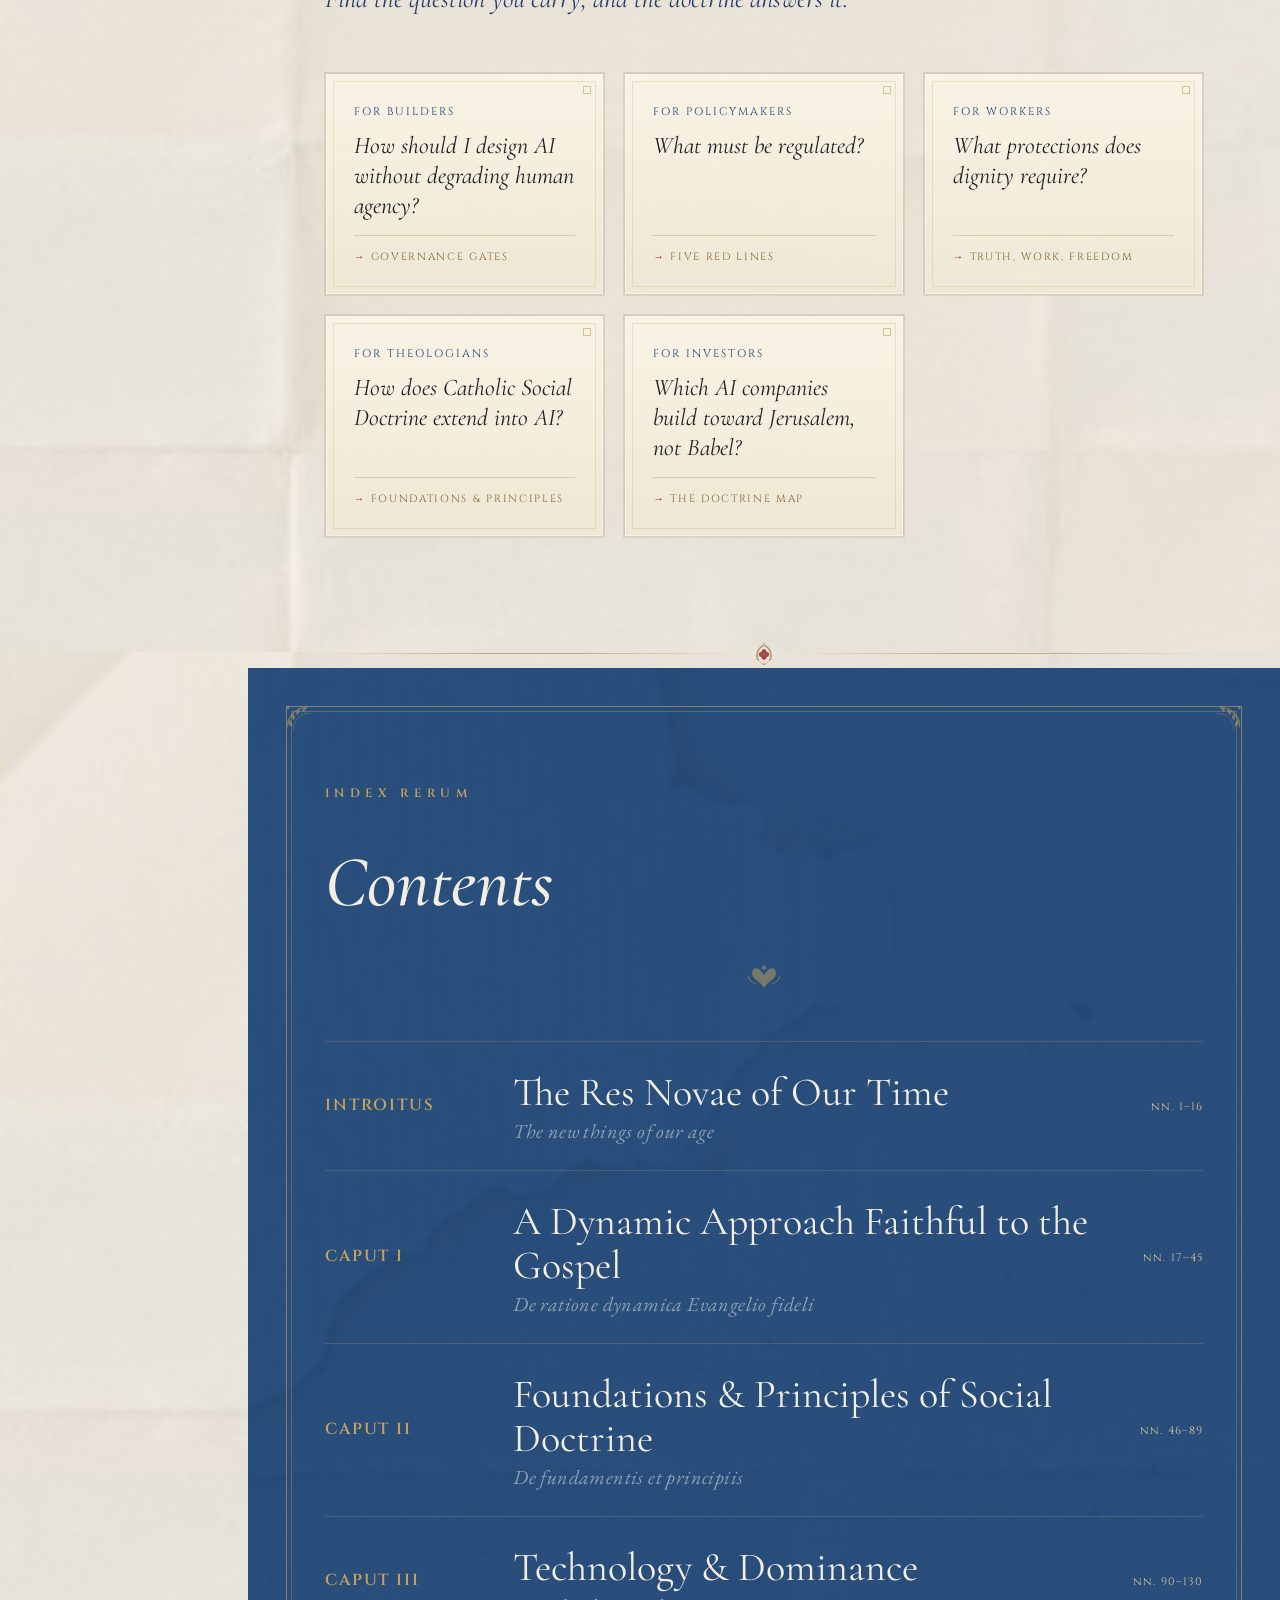
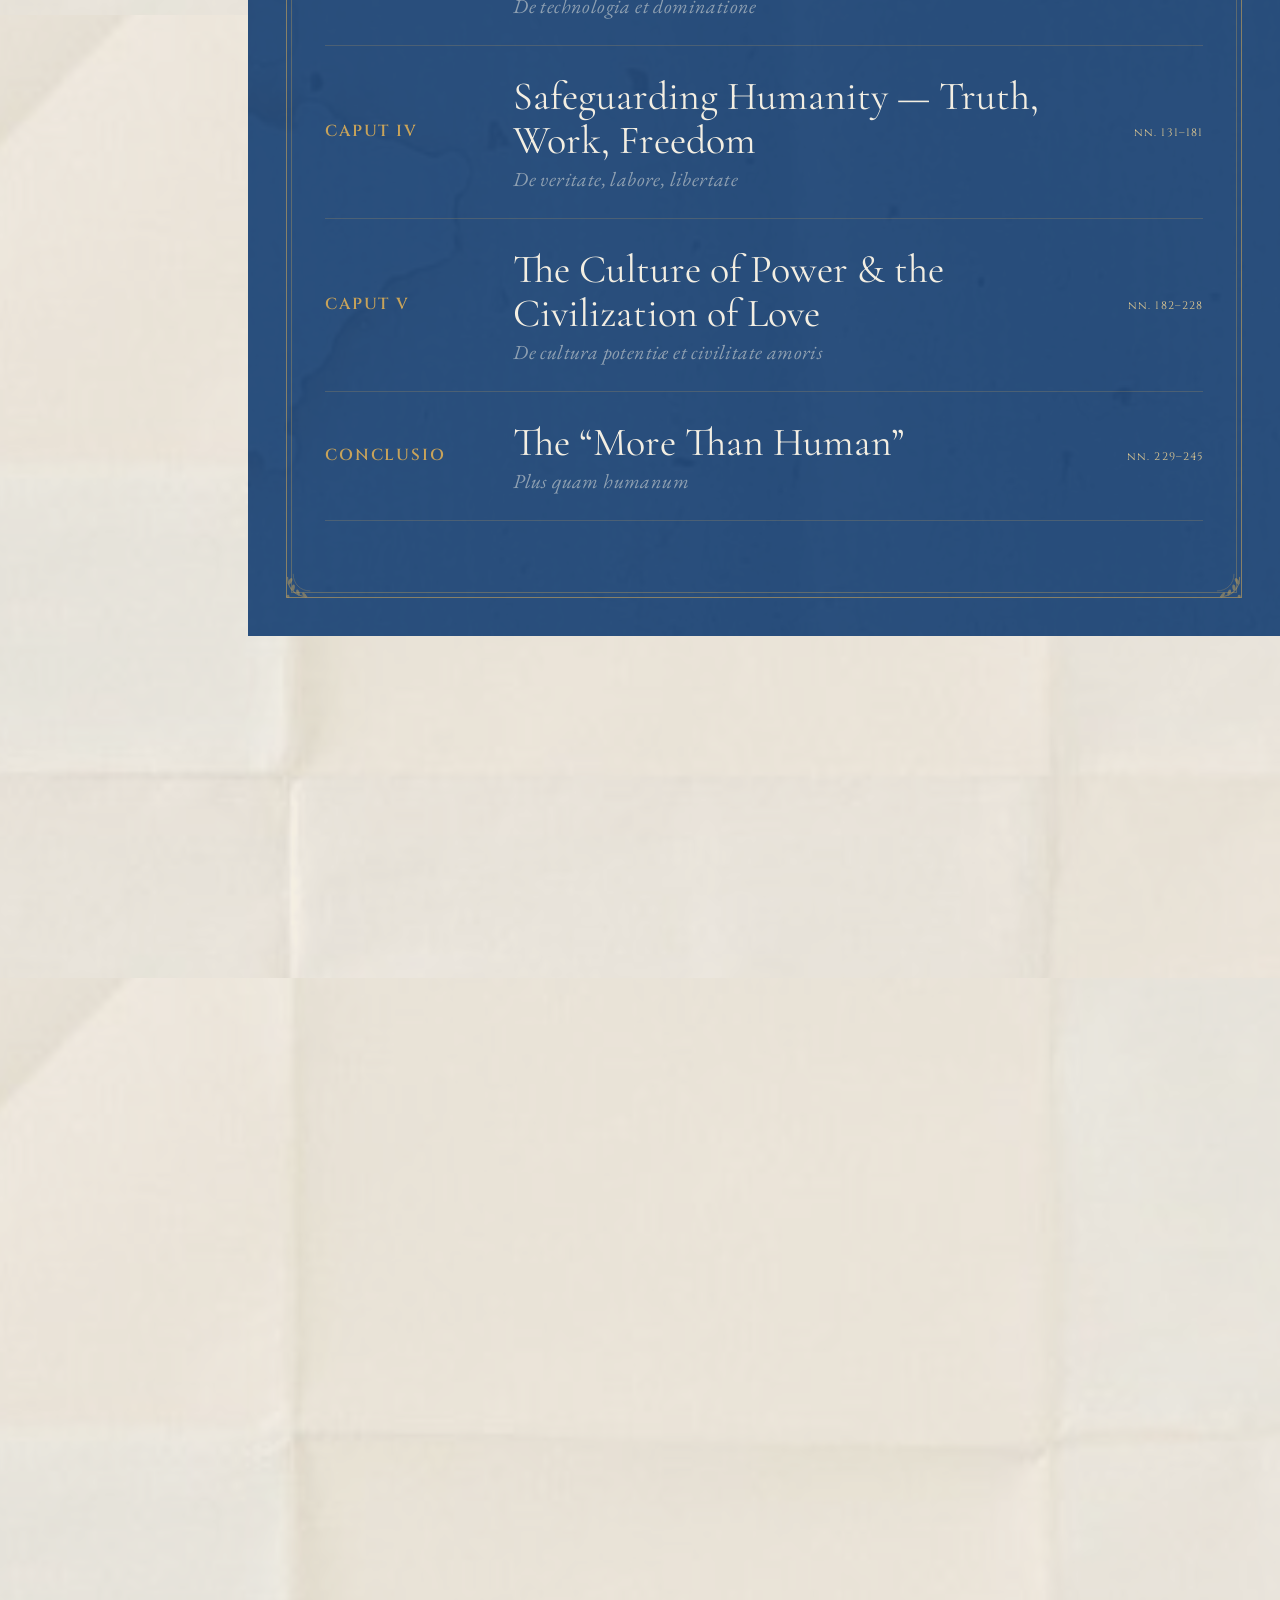
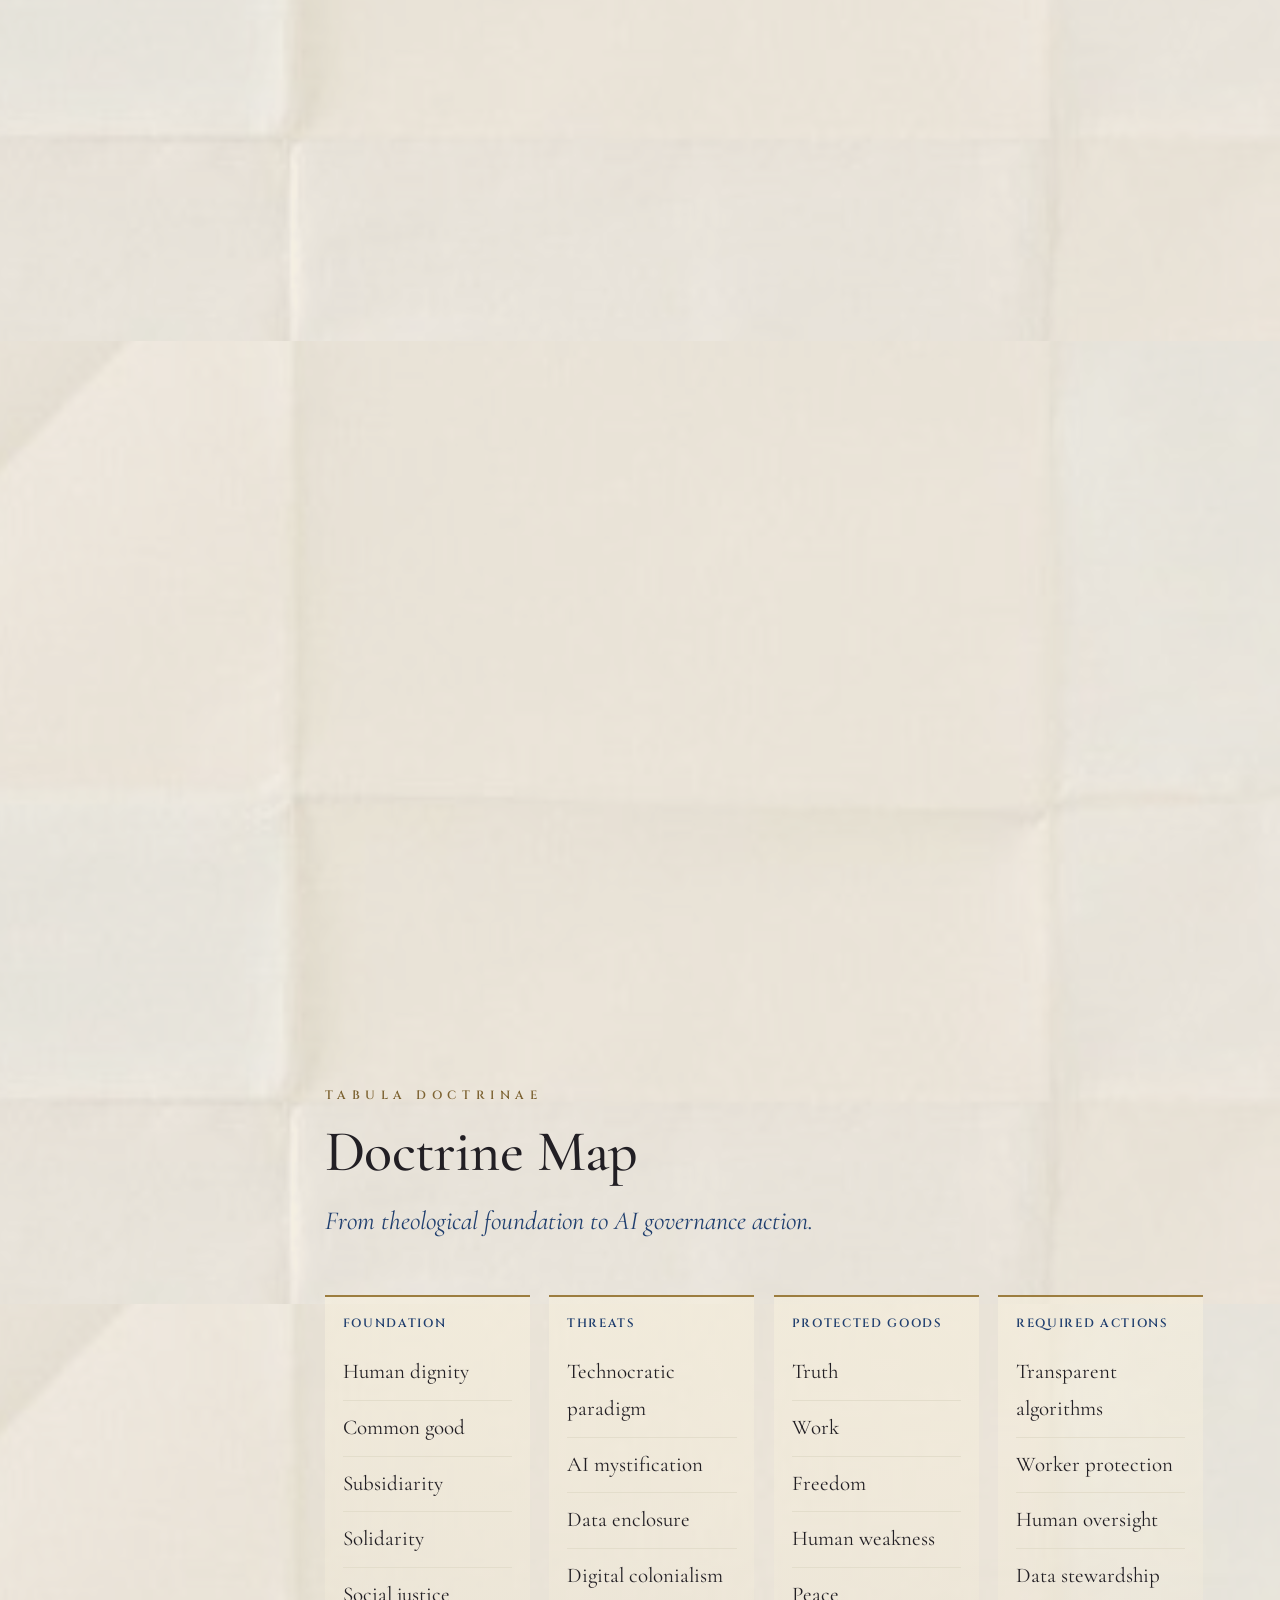
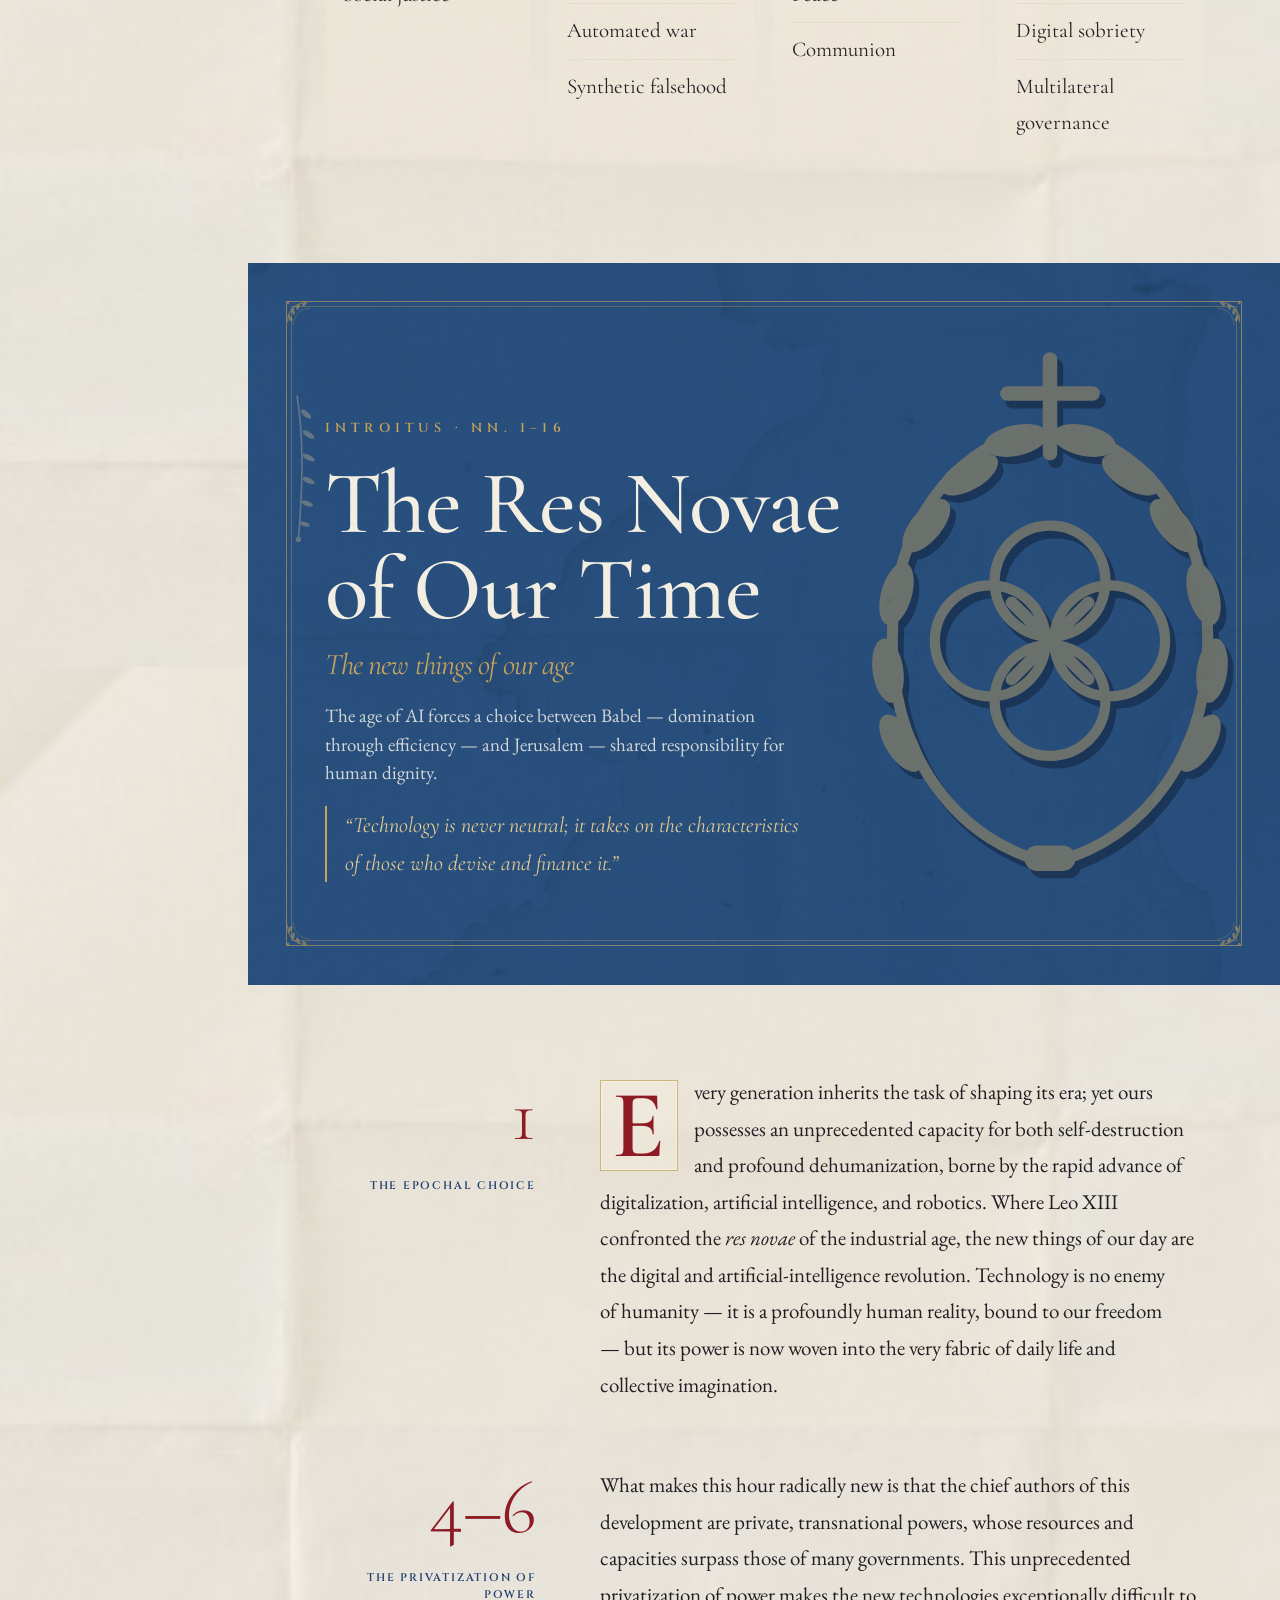
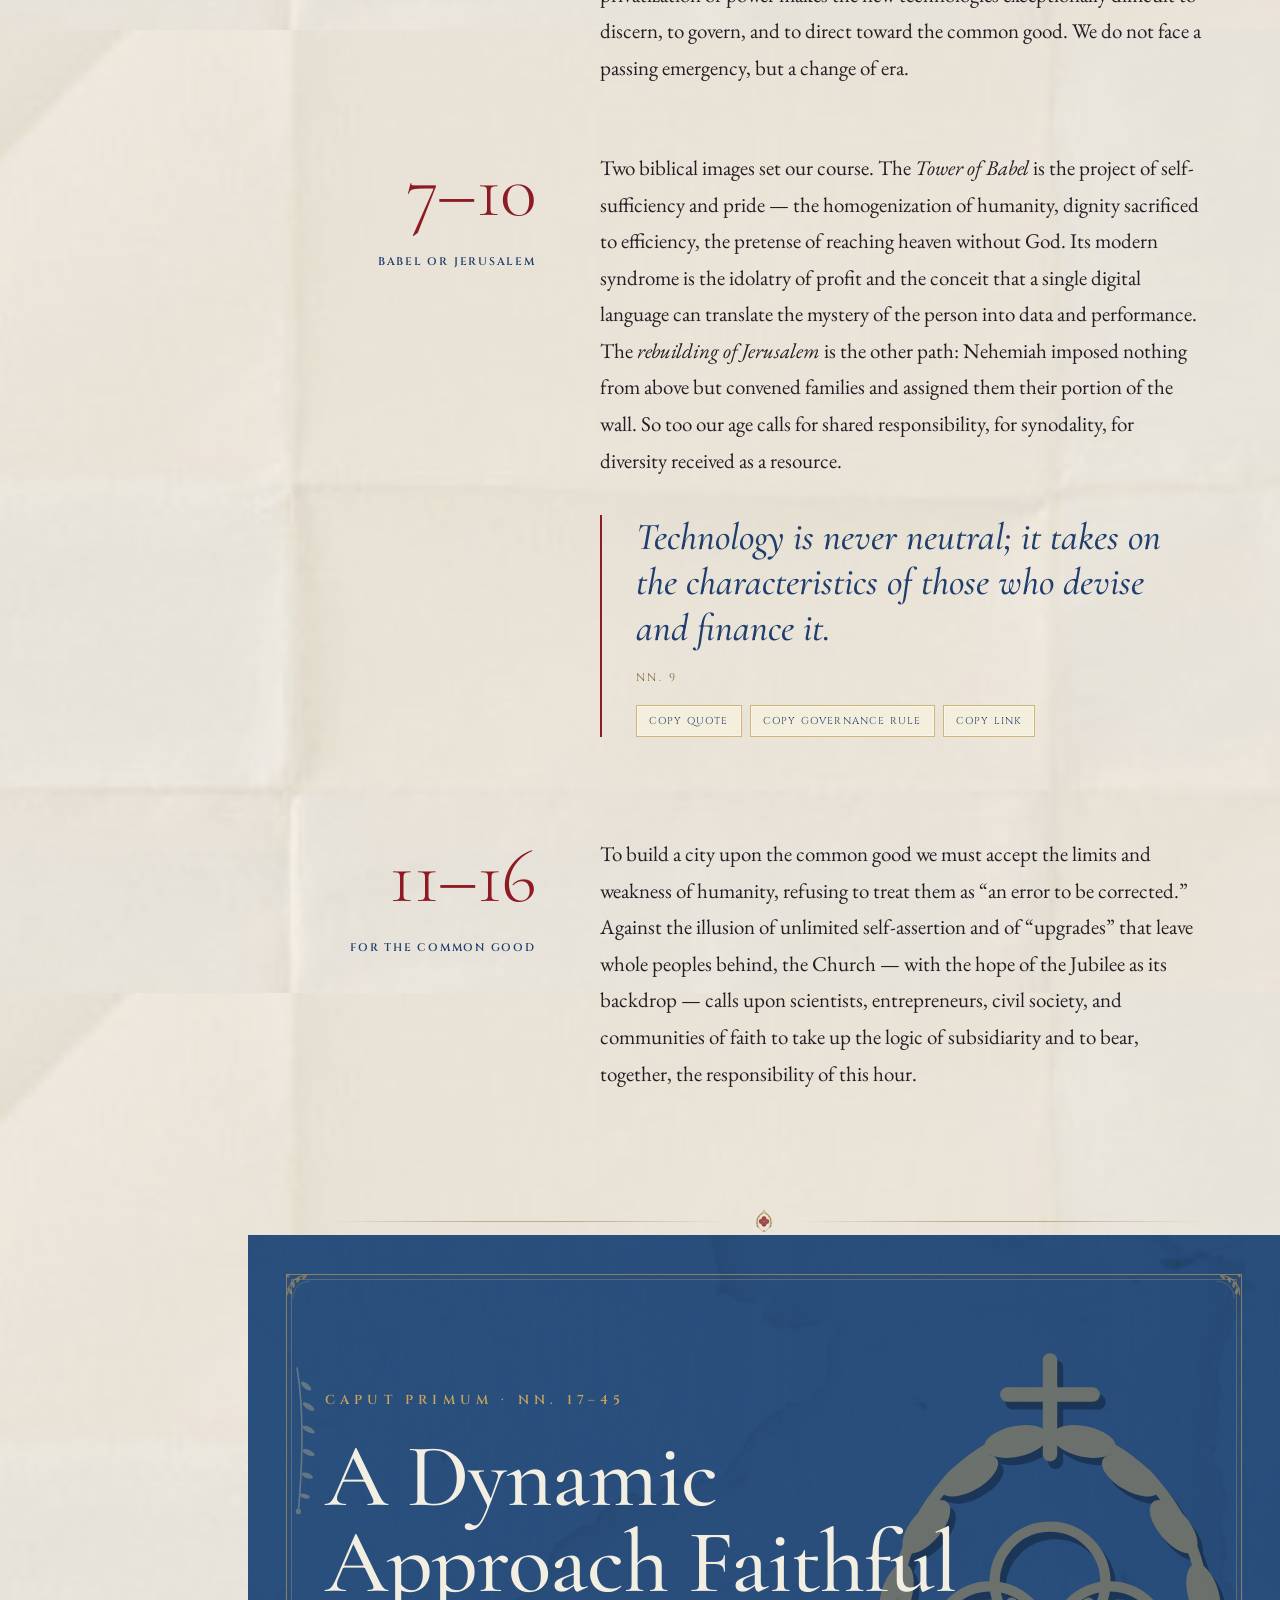
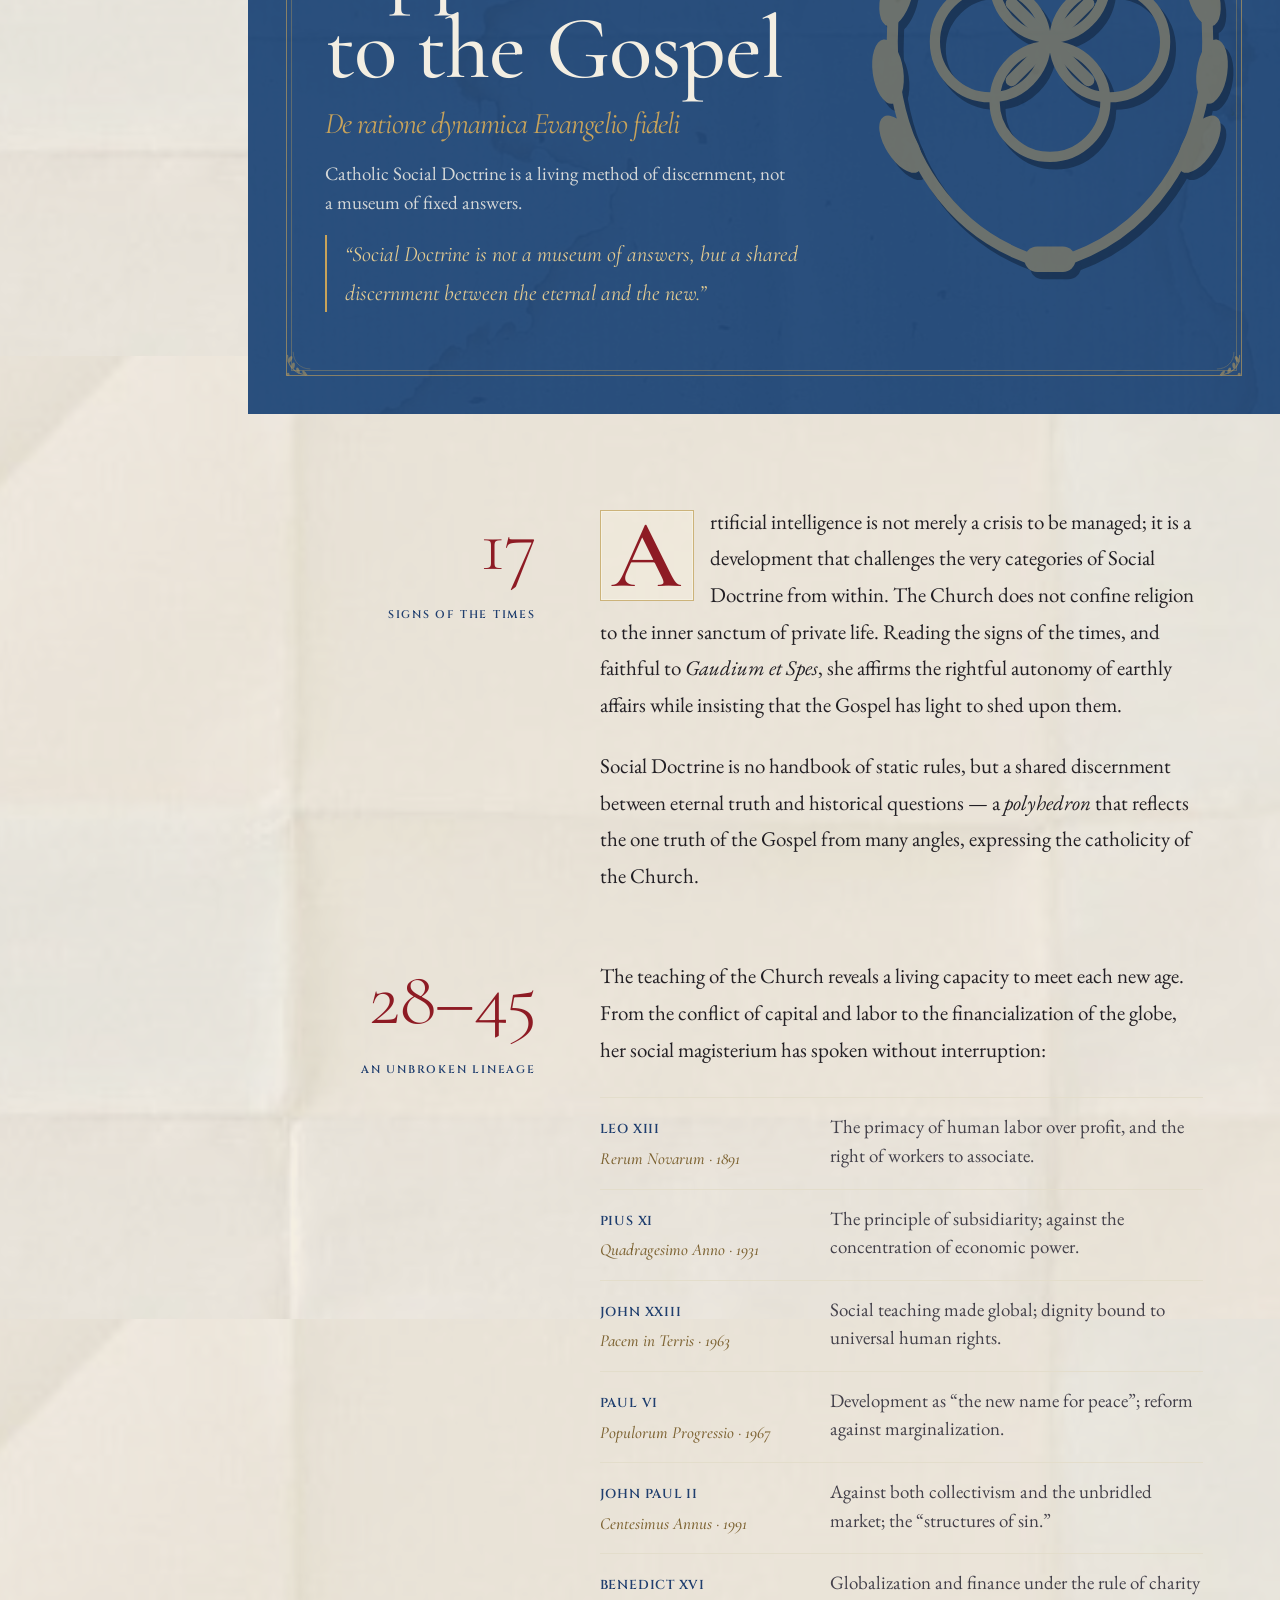
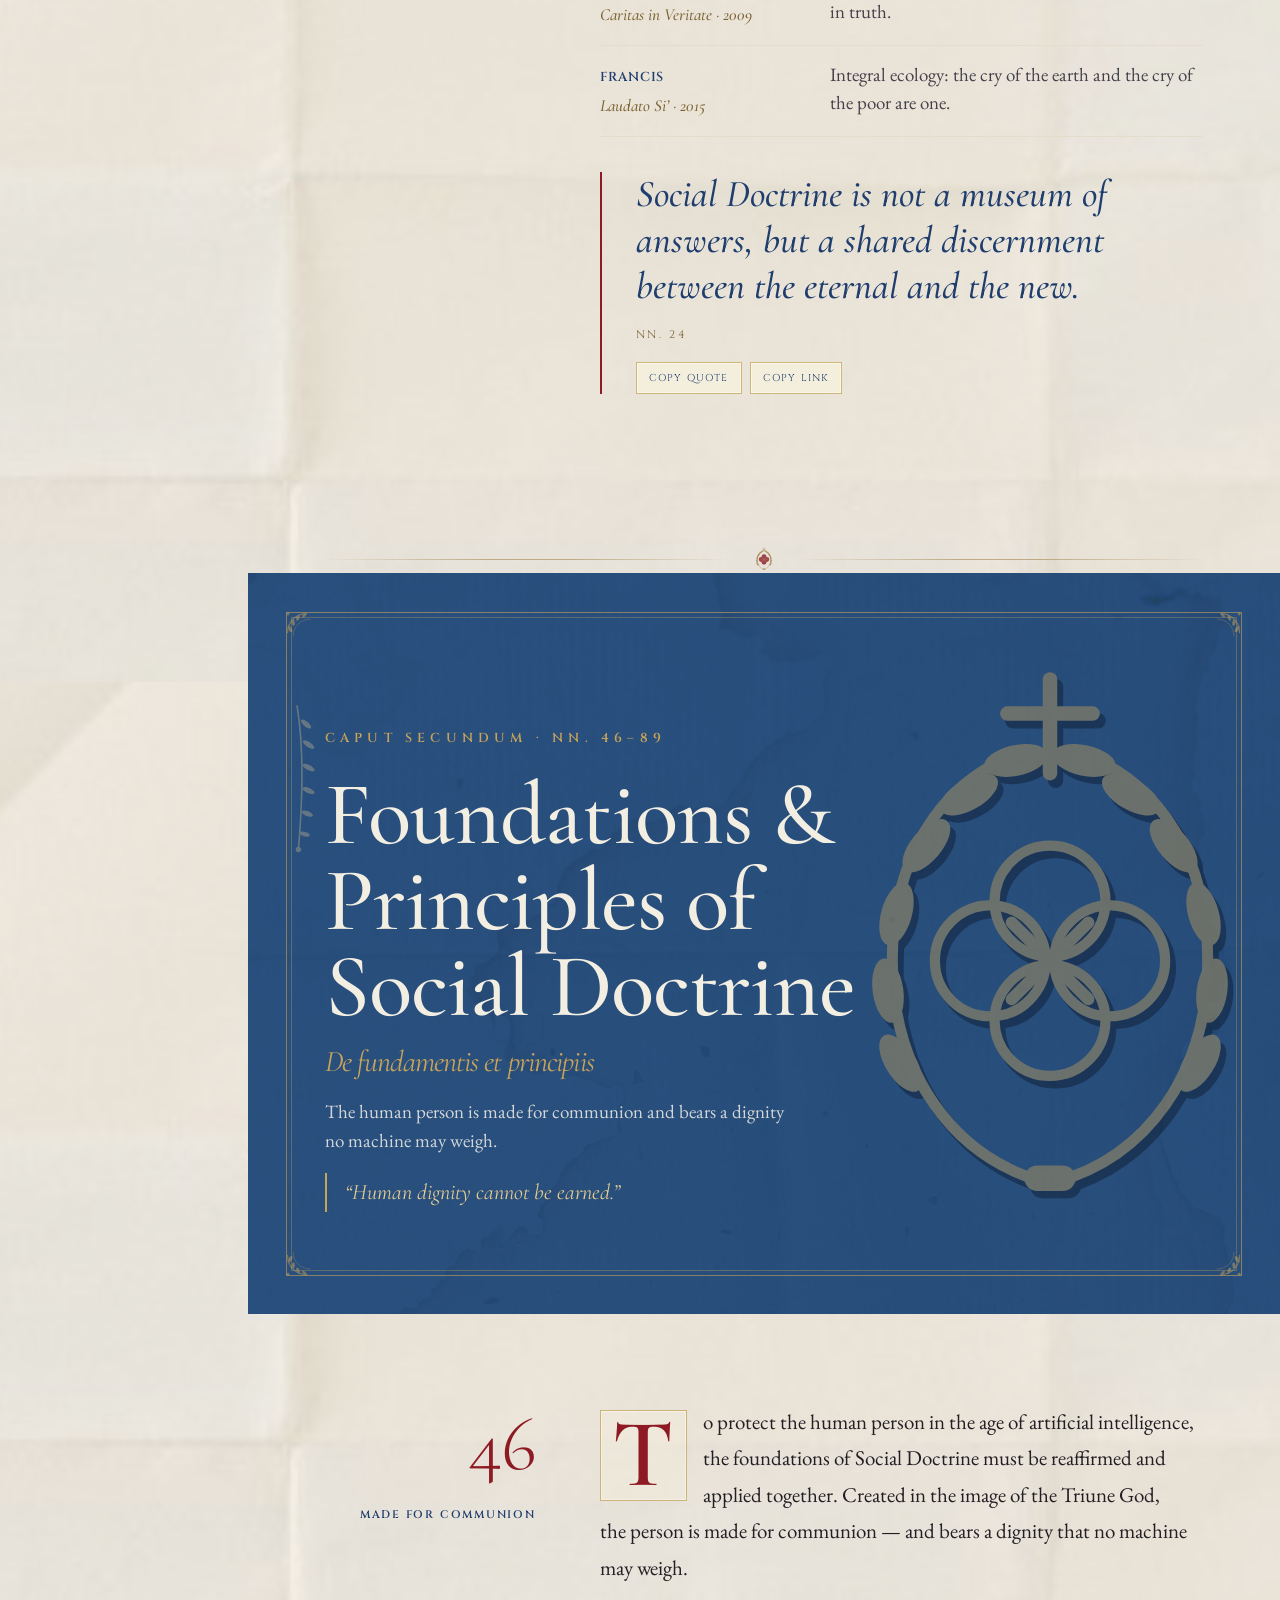
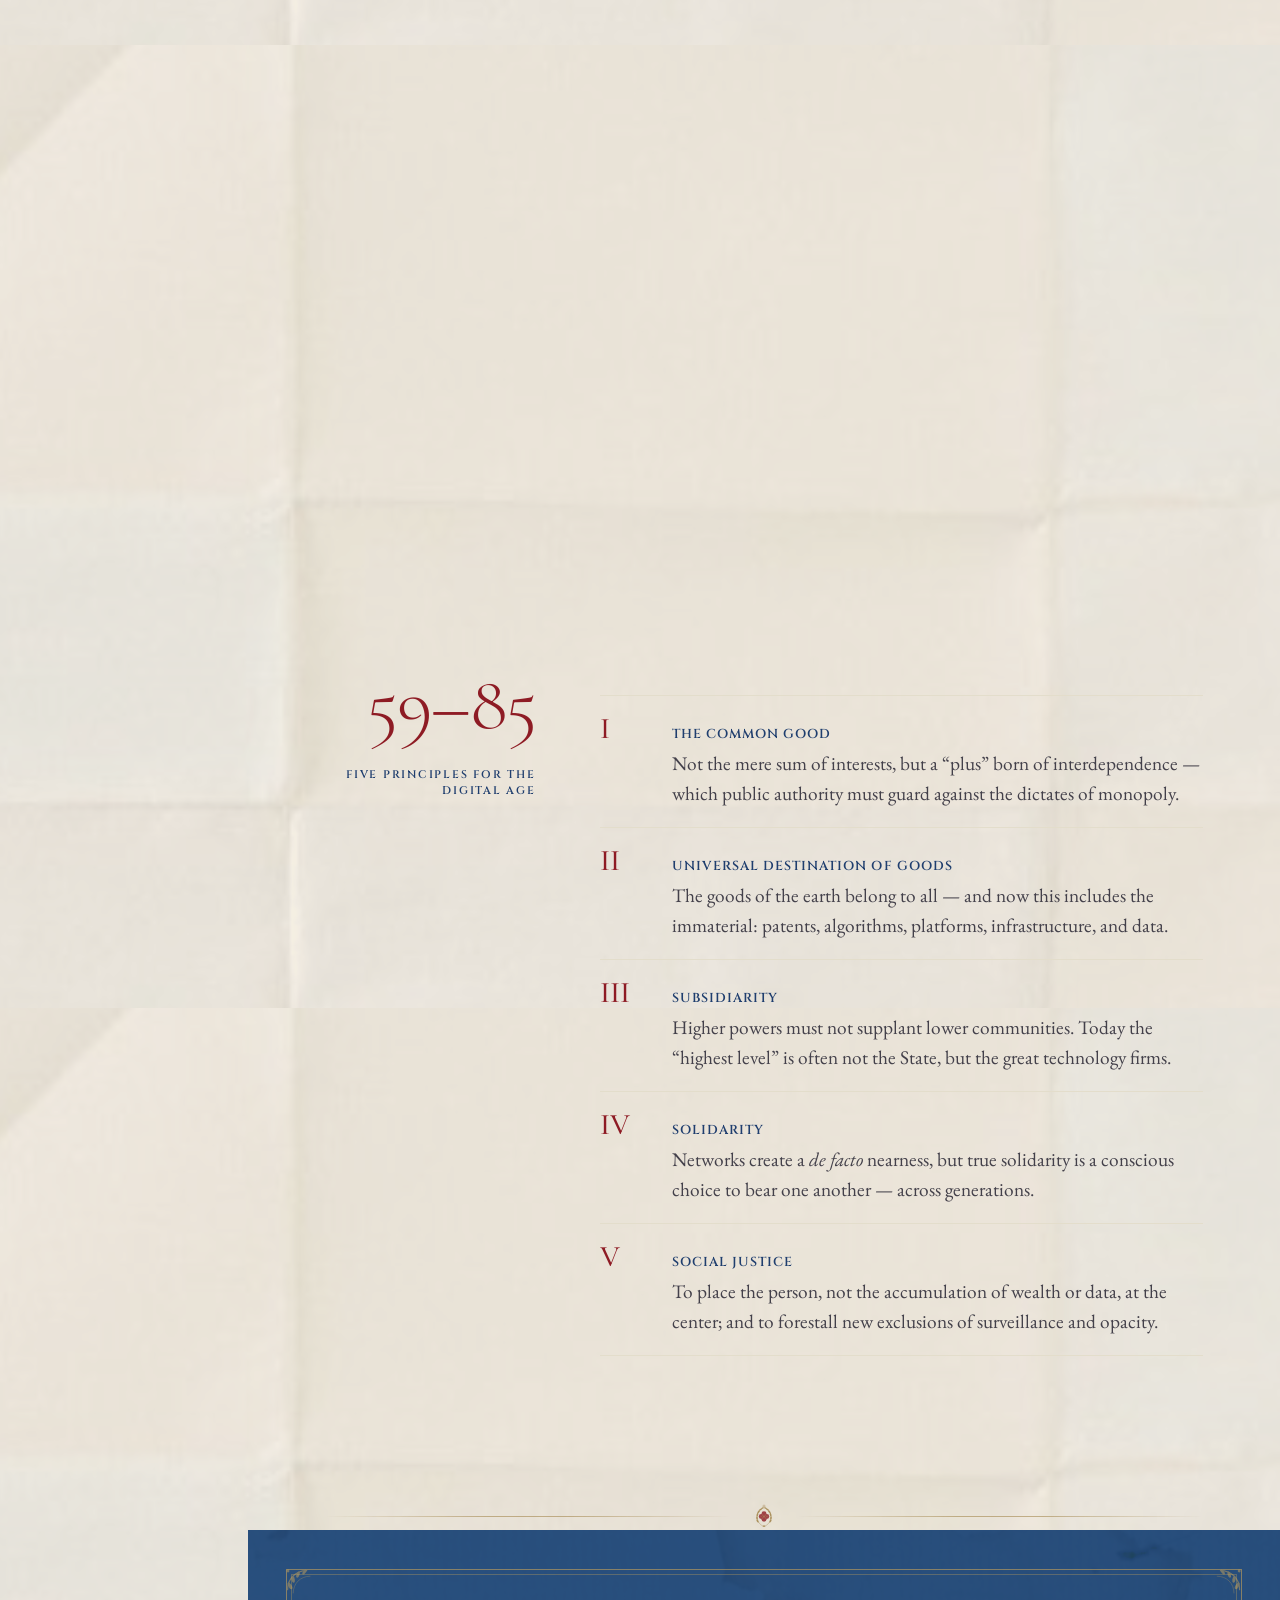
==== commit 6236d215: "Material regression fix: flat antique-gold craft, rebuilt emblem Corrective pass — remove the fake d" ====
--- a/index.html
+++ b/index.html
@@ -15,7 +15,7 @@
 <link rel="preconnect" href="https://fonts.googleapis.com" />
 <link rel="preconnect" href="https://fonts.gstatic.com" crossorigin />
 <link href="https://fonts.googleapis.com/css2?family=Cinzel:wght@400;500;600;700&family=Cormorant+Garamond:ital,wght@0,300;0,400;0,500;0,600;1,400;1,500;1,600&family=EB+Garamond:ital,wght@0,400;0,500;0,600;1,400;1,500&display=swap" rel="stylesheet" />
-<link rel="stylesheet" href="assets/styles.css?v=20260620" />
+<link rel="stylesheet" href="assets/styles.css?v=20260620b" />
 </head>
 <body>
 
@@ -155,7 +155,7 @@
       <svg class="band__corner band__corner--br"><use href="#orn-corner" /></svg>
       <svg class="band__sprig"><use href="#orn-sprig" /></svg>
     </div>
-    <svg class="watermark" aria-hidden="true" viewBox="0 0 120 148"><use href="#crest-ghost" /></svg>
+    <img class="watermark" aria-hidden="true" alt="" src="assets/opener-crest.svg?v=2" />
     <div class="cover__spine">De Homine Tuendo · Ætate Intellegentiæ Artificiosæ</div>
     <div class="cover__top">
       <span class="mark"><svg style="color:var(--gold)" aria-hidden="true"><use href="#crest" /></svg></span>
--- a/assets/styles.css
+++ b/assets/styles.css
@@ -11,8 +11,12 @@
   --gold:     #C8A35A;
   --gold-deep:#9c7d3f;
   --gold-lite:#e3cb92;
-  --gold-light:#f3df9a; /* antique-foil highlight */
-  --gold-shadow:#4d3510; /* antique-foil lowlight */
+  --gold-light:#d8bd6a; /* antique-gold highlight (flat) */
+  --gold-shadow:#4d3510; /* antique-gold lowlight */
+  --gold-antique:#b8933f; /* flat antique-gold ink (numerals/linework) */
+  --gold-dark2:#6f501b;  /* deep antique-gold ink */
+  --gold-hairline:rgba(184,147,63,.62); /* engraved gold line */
+  --gold-soft:rgba(184,147,63,.24);     /* faint gold edge */
   --gold-ink: #7d6332;  /* gold for small text on ivory — AA */
   --stone-ink:#6f6b60;  /* stone for small text on ivory — AA */
   --paper-card:#f8f1de; /* opaque card paper (mounted slip) */
@@ -63,19 +67,12 @@
    HERALDIC MATERIAL UTILITIES — antique gold foil, gold rule,
    illuminated initial, editorial bridge
    ============================================================ */
-/* antique gold foil for display numerals / headings (solid fallback) */
-.gold-foil { color: var(--gold-deep); }
-@supports ((-webkit-background-clip: text) or (background-clip: text)) {
-  .gold-foil {
-    background: linear-gradient(118deg, var(--gold-light) 0%, var(--gold) 44%, var(--gold-deep) 82%, var(--gold-shadow) 100%);
-    -webkit-background-clip: text; background-clip: text; color: transparent;
-    text-shadow: 0 1px 0 rgba(255,244,190,.18);
-  }
-}
-/* embroidered gold border + pressed-foil edge */
+/* flat antique-gold ink for display numerals (no gloss/gradient) */
+.gold-foil { color: var(--gold-antique); }
+/* engraved gold frame: thin double rule (line, not fill) */
 .gold-rule {
-  border-color: rgba(200,162,74,.68);
-  box-shadow: inset 0 1px 0 rgba(255,244,190,.35), 0 0 0 1px rgba(92,66,22,.16);
+  border: 1px solid var(--gold-hairline);
+  box-shadow: inset 0 0 0 1px rgba(255,250,225,.4), inset 0 0 0 4px var(--gold-soft);
 }
 /* illuminated manuscript capital (utility form; the lead drop cap reuses this) */
 .illuminated-cap {
@@ -83,9 +80,9 @@
   width: 1.05em; height: 1.05em; margin: .02em .16em 0 0;
   font-family: var(--display); font-weight: 600; font-size: 5.2rem; line-height: 1;
   color: var(--crimson);
-  background: linear-gradient(180deg, rgba(243,223,154,.85), rgba(227,203,146,.62));
-  border: 1px solid rgba(200,162,74,.7);
-  box-shadow: inset 0 0 0 2px rgba(255,255,255,.45), inset 0 0 0 4px rgba(200,162,74,.18);
+  background: rgba(244,238,222,.5);
+  border: 1px solid var(--gold-hairline);
+  box-shadow: inset 0 0 0 1px rgba(255,252,241,.4);
 }
 /* editorial bridge / marginalia */
 .doctrine-bridge {
@@ -180,10 +177,10 @@
   pointer-events: none; color: var(--gold);
 }
 
-/* (1) embroidered border: double hairline + faint inner track */
+/* (1) engraved gold frame: crisp double rule (linework, not glow) */
 .band__frame { position: absolute; inset: var(--orn-inset); }
-.band__frame::before { content: ""; position: absolute; inset: 0; border: 1px solid rgba(200,163,90,.42); }
-.band__frame::after  { content: ""; position: absolute; inset: 6px; border: 1px dotted rgba(200,163,90,.24); }
+.band__frame::before { content: ""; position: absolute; inset: 0; border: 1px solid rgba(200,163,90,.6); }
+.band__frame::after  { content: ""; position: absolute; inset: 5px; border: 1px solid rgba(200,163,90,.34); }
 
 /* (2) four corner laurel flourishes */
 .band__corner { position: absolute; width: clamp(34px,4vw,64px); aspect-ratio: 1 / 1; height: auto; color: var(--gold); opacity: .5; }
@@ -209,9 +206,8 @@
   content: ""; position: absolute;
   top: 50%; right: clamp(-48px,-2vw,28px); transform: translateY(-50%);
   width: clamp(300px,40vw,600px); aspect-ratio: 120 / 148;
-  background: url("opener-crest.svg") center / contain no-repeat;
-  opacity: .2;
-  filter: drop-shadow(0 1px 0 rgba(255,234,170,.22)) drop-shadow(0 -1px 0 rgba(8,18,34,.4));
+  background: url("opener-crest.svg?v=2") center / contain no-repeat;
+  opacity: .42;
 }
 
 /* (4) centered fleuron terminal accent (contents head / colophon) — in-flow */
@@ -283,7 +279,7 @@
   color: rgba(200,163,90,.55); z-index: 3;
 }
 
-.cover .watermark { right: -8%; bottom: -14%; width: 62vh; height: auto; opacity: .2; filter: drop-shadow(0 1.5px 0 rgba(255,234,170,.2)) drop-shadow(0 -1.5px 0 rgba(8,18,34,.42)); }
+.cover .watermark { right: -6%; bottom: -12%; width: 58vh; height: auto; opacity: .4; }
 
 /* ============================================================
    INCIPIT (preamble statement on ivory)
@@ -360,14 +356,15 @@
 .body p:last-child { margin-bottom: 0; }
 .body em { font-style: italic; }
 
-/* illuminated drop cap on lead passage */
+/* illuminated drop cap on lead passage — crimson initial, gold hairline,
+   pale parchment, slight inset print feel (manuscript, not UI badge) */
 .body.lead > p:first-of-type::first-letter {
   font-family: var(--display); font-weight: 600; float: left;
-  font-size: 4.6em; line-height: .72; margin: 6px 18px 2px 0; padding: .14em .16em;
+  font-size: 4.6em; line-height: .72; margin: 6px 16px 0 0; padding: .1em .12em;
   color: var(--crimson);
-  background: linear-gradient(180deg, rgba(243,223,154,.78), rgba(227,203,146,.5));
-  border: 1px solid rgba(200,162,74,.7);
-  box-shadow: inset 0 0 0 2px rgba(255,255,255,.5), inset 0 0 0 3px rgba(200,162,74,.22), 0 1px 0 rgba(85,63,30,.12);
+  background: rgba(244,238,222,.5);
+  border: 1px solid var(--gold-hairline);
+  box-shadow: inset 0 0 0 1px rgba(255,252,241,.4);
 }
 
 /* pull quote */
@@ -436,24 +433,24 @@
 .modes { padding: clamp(40px,5vw,72px) clamp(32px,6vw,90px) clamp(18px,2.4vw,36px); max-width: 1180px; }
 .modes .kicker { display:block; margin-bottom: 26px; color: var(--gold-ink); }
 .modes__grid { display: grid; grid-template-columns: repeat(3, 1fr); gap: clamp(14px,1.6vw,22px); }
-/* archival mounted-card treatment (F2/F3/F12) — paper slip, gold edge,
-   inner hairline, pressed relief, corner seal; no heavy drop shadow */
+/* archival bookplate treatment — near-flat warm paper, thin blue border
+   ringed by a gold rule (engraved double-line), inner hairline, a faint
+   pressed inset only. No gradient gloss, no drop shadow, no sticker seal. */
 .archival-card, .mode, .path, .pcard, .gate, .xcard {
   position: relative;
-  background: linear-gradient(180deg, var(--paper-card) 0%, var(--paper-warm) 100%);
-  border: 1px solid rgba(200,162,74,.55);
-  box-shadow: inset 0 1px 0 rgba(255,255,255,.55), inset 0 -1px 0 rgba(128,96,42,.16), 0 1px 0 rgba(85,63,30,.10);
+  background: linear-gradient(180deg, rgba(248,243,229,.96), rgba(239,232,213,.94));
+  border: 1px solid rgba(24,62,110,.18);
+  outline: 1px solid var(--gold-soft); outline-offset: 0;
+  box-shadow: inset 0 0 0 1px rgba(255,252,241,.5);
 }
 .archival-card::before, .mode::before, .path::before, .pcard::before, .gate::before, .xcard::before {
-  content: ""; position: absolute; inset: 6px; pointer-events: none;
-  border: 1px solid rgba(159,126,55,.22);
-}
-/* corner registration seal (skip .gate — its summary holds the chevron) */
+  content: ""; position: absolute; inset: 7px; pointer-events: none;
+  border: 1px solid rgba(184,147,63,.2);
+}
+/* tiny open registration tick (engraver's mark, not a glossy seal); skip .gate */
 .mode::after, .path::after, .pcard::after, .xcard::after {
-  content: ""; position: absolute; top: 11px; right: 11px; width: 7px; height: 7px;
-  border-radius: 50%;
-  background: radial-gradient(circle at 35% 30%, var(--gold-light), var(--gold) 45%, var(--gold-deep) 100%);
-  box-shadow: inset 0 1px 0 rgba(255,255,255,.4), 0 1px 0 rgba(80,50,18,.18);
+  content: ""; position: absolute; top: 12px; right: 12px; width: 6px; height: 6px;
+  border: 1px solid rgba(184,147,63,.5); background: transparent;
 }
 
 .mode { display: block; text-decoration: none; color: inherit; padding: clamp(22px,2.4vw,30px); border-top: 2px solid var(--gold); transition: border-color .25s, transform .25s; }
@@ -474,7 +471,7 @@
 /* PRINCIPLE CARDS */
 .pcards { display: grid; grid-template-columns: repeat(auto-fit, minmax(300px,1fr)); gap: clamp(16px,1.8vw,24px); }
 .pcard { padding: clamp(24px,2.4vw,32px); border-left: 3px solid var(--crimson); }
-.pcard__n { font-family: var(--display); font-weight: 600; font-size: 34px; color: var(--gold-deep); line-height: 1; }
+.pcard__n { font-family: var(--display); font-weight: 600; font-size: 34px; color: var(--gold-antique); line-height: 1; }
 .pcard__t { font-family: var(--inst); font-weight: 600; font-size: 14px; letter-spacing: .08em; text-transform: uppercase; color: var(--royal); margin: 6px 0 14px; }
 .pcard dl { margin: 0; }
 .pcard dt { font-family: var(--inst); font-size: 10px; letter-spacing: .18em; text-transform: uppercase; color: var(--gold-ink); margin-top: 16px; }
@@ -494,15 +491,7 @@
 .gate { border-left: 3px solid var(--royal); }
 .gate > summary { list-style: none; cursor: pointer; padding: clamp(20px,2.2vw,28px); display: grid; grid-template-columns: auto 1fr auto; gap: clamp(16px,2vw,24px); align-items: baseline; }
 .gate > summary::-webkit-details-marker { display: none; }
-.gate__n { font-family: var(--display); font-weight: 600; font-size: 28px; color: var(--gold-deep); line-height: 1; }
-/* antique-foil gradient on the ceremonial numerals (solid gold fallback above) */
-@supports ((-webkit-background-clip: text) or (background-clip: text)) {
-  .pcard__n, .gate__n, .redlines li::before {
-    background: linear-gradient(118deg, var(--gold-light) 0%, var(--gold) 44%, var(--gold-deep) 82%, var(--gold-shadow) 100%);
-    -webkit-background-clip: text; background-clip: text; color: transparent;
-    text-shadow: 0 1px 0 rgba(255,244,190,.18);
-  }
-}
+.gate__n { font-family: var(--display); font-weight: 600; font-size: 28px; color: var(--gold-antique); line-height: 1; }
 .gate__q { font-family: var(--display); font-size: clamp(19px,2.1vw,25px); color: var(--ink); line-height: 1.2; }
 .gate__q b { display:block; font-family: var(--inst); font-weight:600; font-size: 10px; letter-spacing:.18em; text-transform:uppercase; color: var(--gold-ink); margin-bottom: 6px; }
 .gate__chev { font-family: var(--inst); color: var(--gold-deep); transition: transform .25s; }
@@ -518,7 +507,7 @@
 .redlines { counter-reset: rl; list-style: none; margin: 0; padding: 0; max-width: 920px; }
 .redlines li { counter-increment: rl; display: grid; grid-template-columns: 72px 1fr; gap: clamp(18px,2.4vw,28px); align-items: baseline; padding: clamp(22px,2.6vw,34px) 0; border-top: 1px solid rgba(159,126,55,.34); }
 .redlines li:last-child { border-bottom: 1px solid rgba(159,126,55,.34); }
-.redlines li::before { content: counter(rl, upper-roman); font-family: var(--display); font-weight: 600; font-size: clamp(34px,3.8vw,52px); color: var(--gold-deep); line-height: .9; }
+.redlines li::before { content: counter(rl, upper-roman); font-family: var(--display); font-weight: 600; font-size: clamp(34px,3.8vw,52px); color: var(--gold-antique); line-height: .9; }
 .redlines p { margin: 0; font-family: var(--display); font-size: clamp(20px,2.4vw,30px); line-height: 1.25; color: var(--ink); }
 
 /* PERSON TEST (litany) */
@@ -538,16 +527,18 @@
 
 /* COPY BUTTONS */
 /* archival control labels (F6) — stamped paper tabs, not web buttons */
+/* flat printed archival labels (§8) — ivory paper, blue small-caps,
+   gold hairline, faint pressed inset; no gradient, no shine */
 .btn-copy, .qbar button {
   font-family: var(--inst); text-transform: uppercase; color: var(--royal);
-  background: linear-gradient(180deg, var(--paper-card), var(--paper-warm));
-  border: 1px solid rgba(200,162,74,.6); cursor: pointer;
-  box-shadow: inset 0 1px 0 rgba(255,255,255,.55), inset 0 -1px 0 rgba(128,96,42,.14), 0 1px 0 rgba(85,63,30,.10);
+  background: rgba(246,240,222,.86);
+  border: 1px solid var(--gold-hairline); cursor: pointer;
+  box-shadow: inset 0 0 0 1px rgba(255,252,241,.55);
   transition: background .2s, color .2s, border-color .2s;
 }
-.btn-copy:hover, .qbar button:hover { background: linear-gradient(180deg, #fdf8e8, #f2e9d2); border-color: var(--gold); color: var(--crimson-2); }
-.btn-copy:focus-visible, .qbar button:focus-visible { outline: 2px solid var(--gold-light); outline-offset: 3px; }
-.btn-copy.copied, .qbar button.copied { border-color: var(--gold-deep); color: var(--gold-ink); }
+.btn-copy:hover, .qbar button:hover { background: rgba(251,246,232,.98); border-color: rgba(184,147,63,.78); color: var(--crimson-2); }
+.btn-copy:focus-visible, .qbar button:focus-visible { outline: 2px solid var(--gold-hairline); outline-offset: 3px; }
+.btn-copy.copied, .qbar button.copied { border-color: var(--gold-dark2); color: var(--gold-dark2); }
 
 .btn-copy { margin-top: auto; align-self: flex-start; font-size: 10.5px; letter-spacing: .14em; padding: 10px 15px; }
 
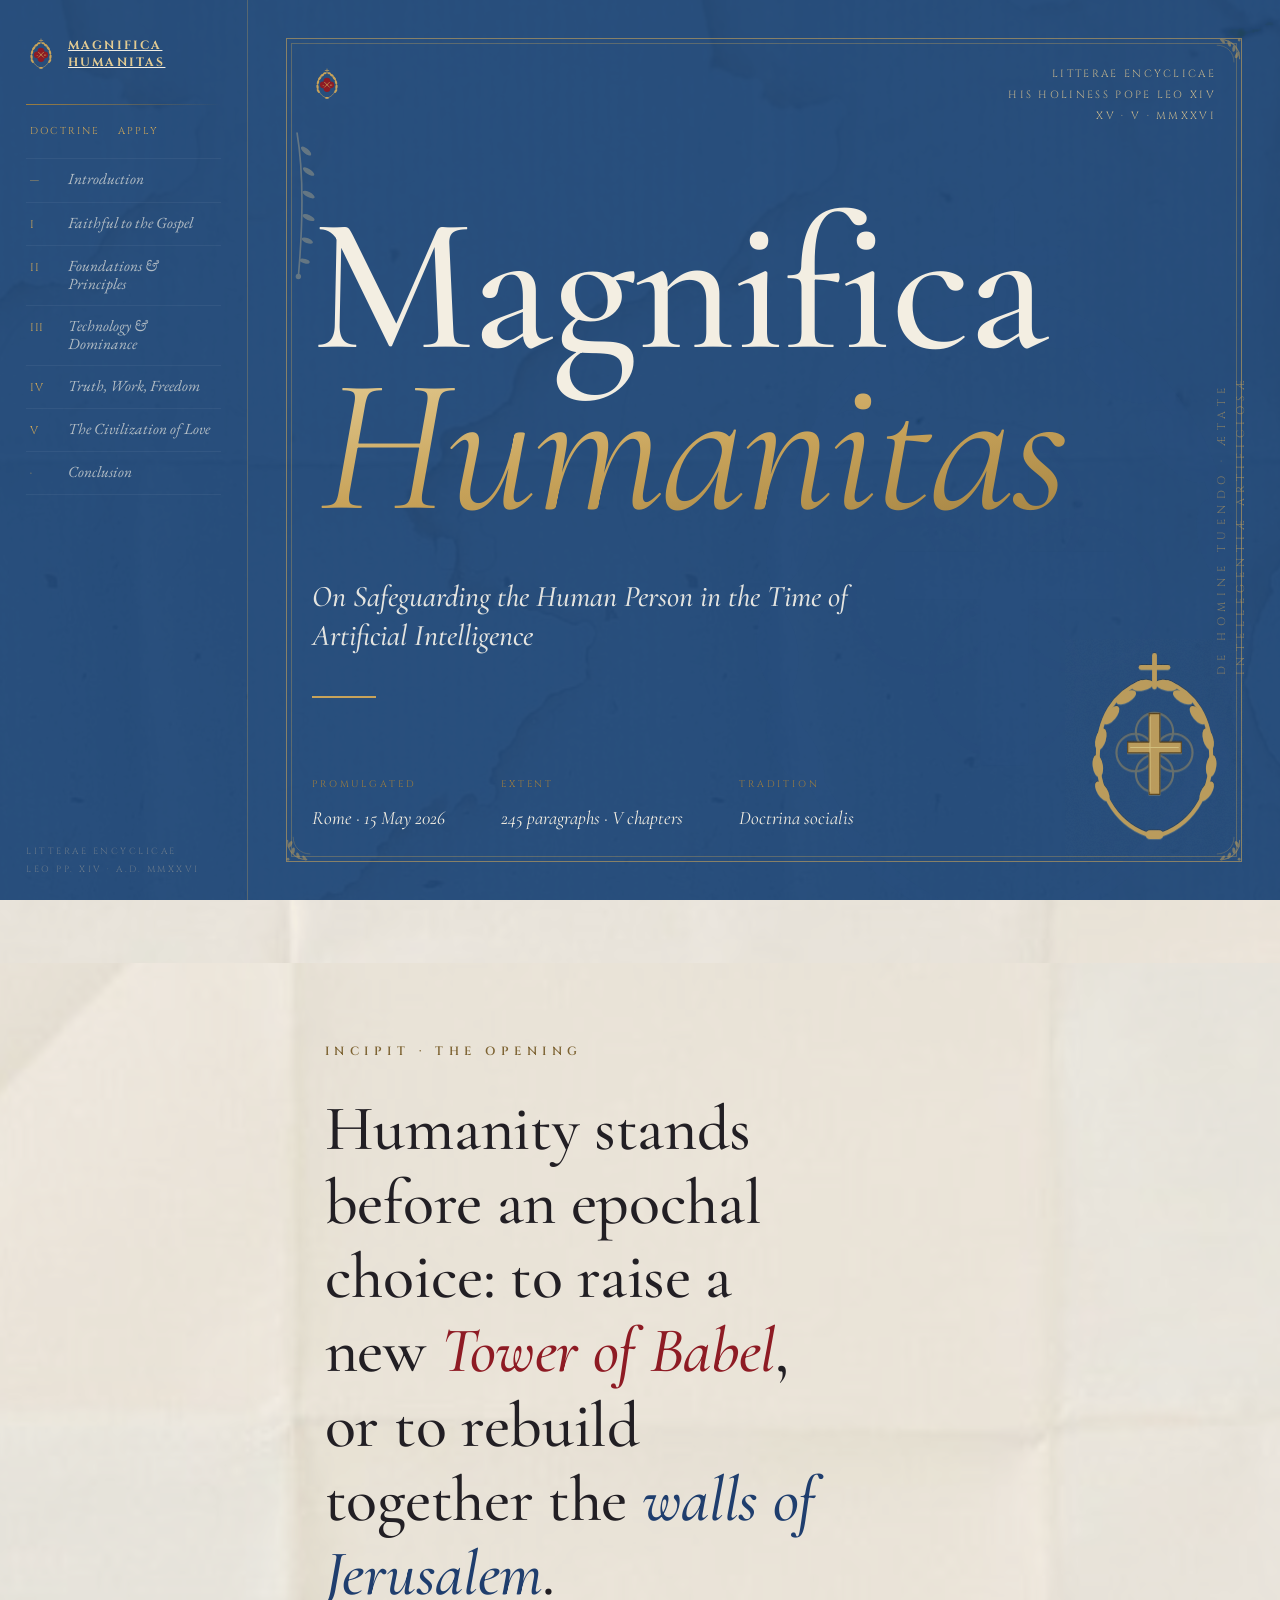
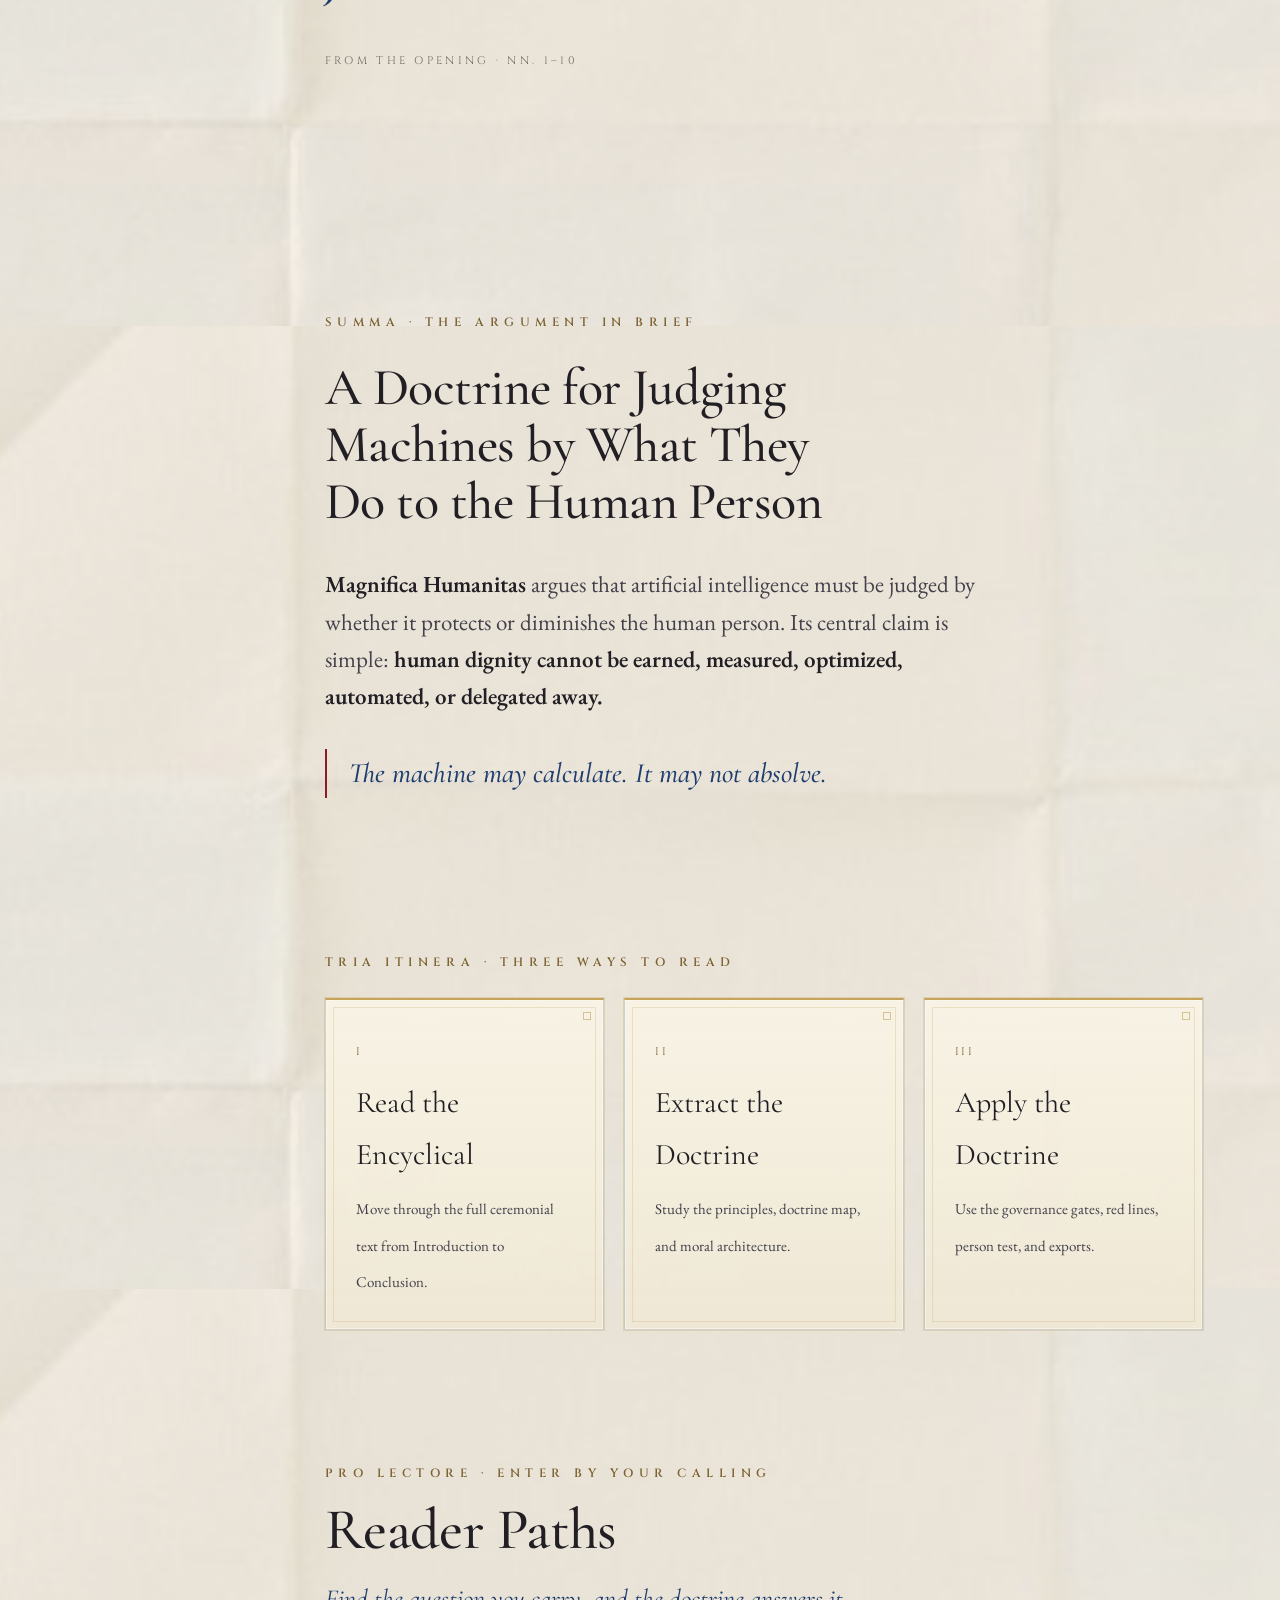
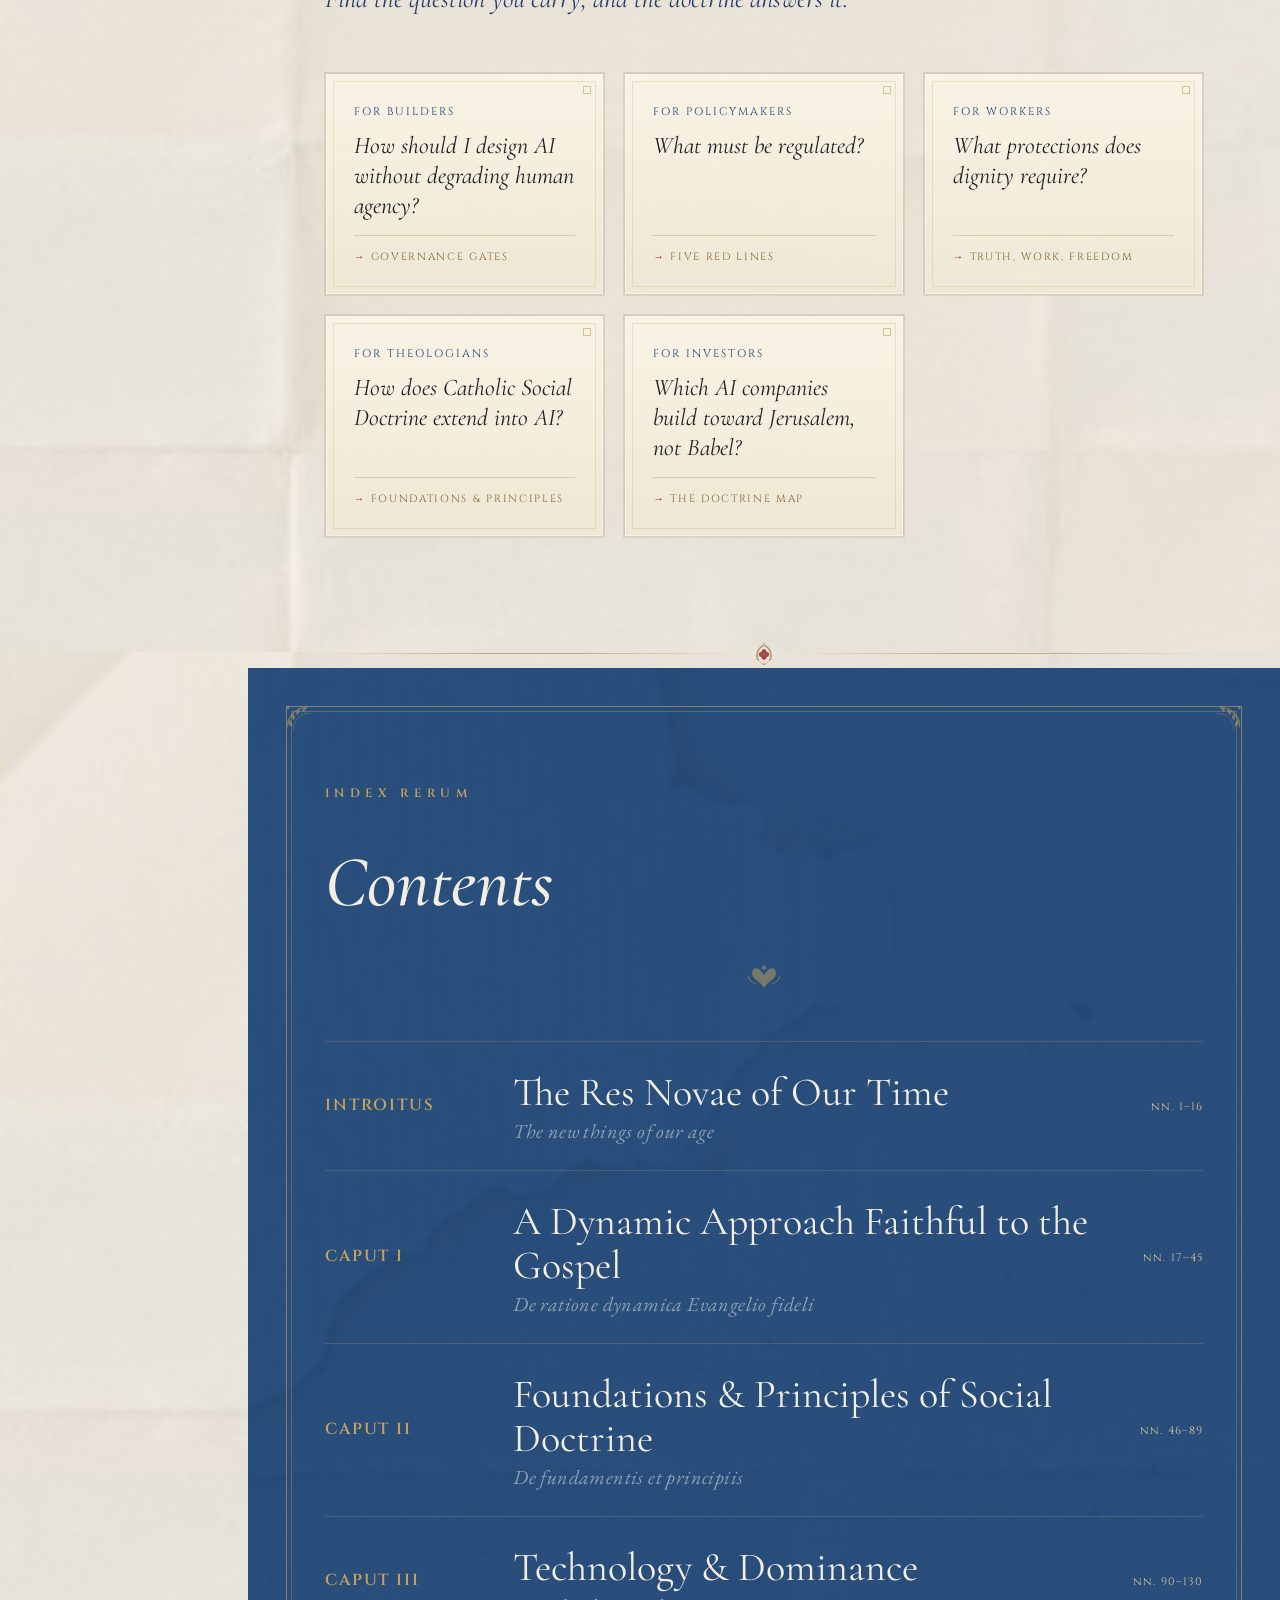
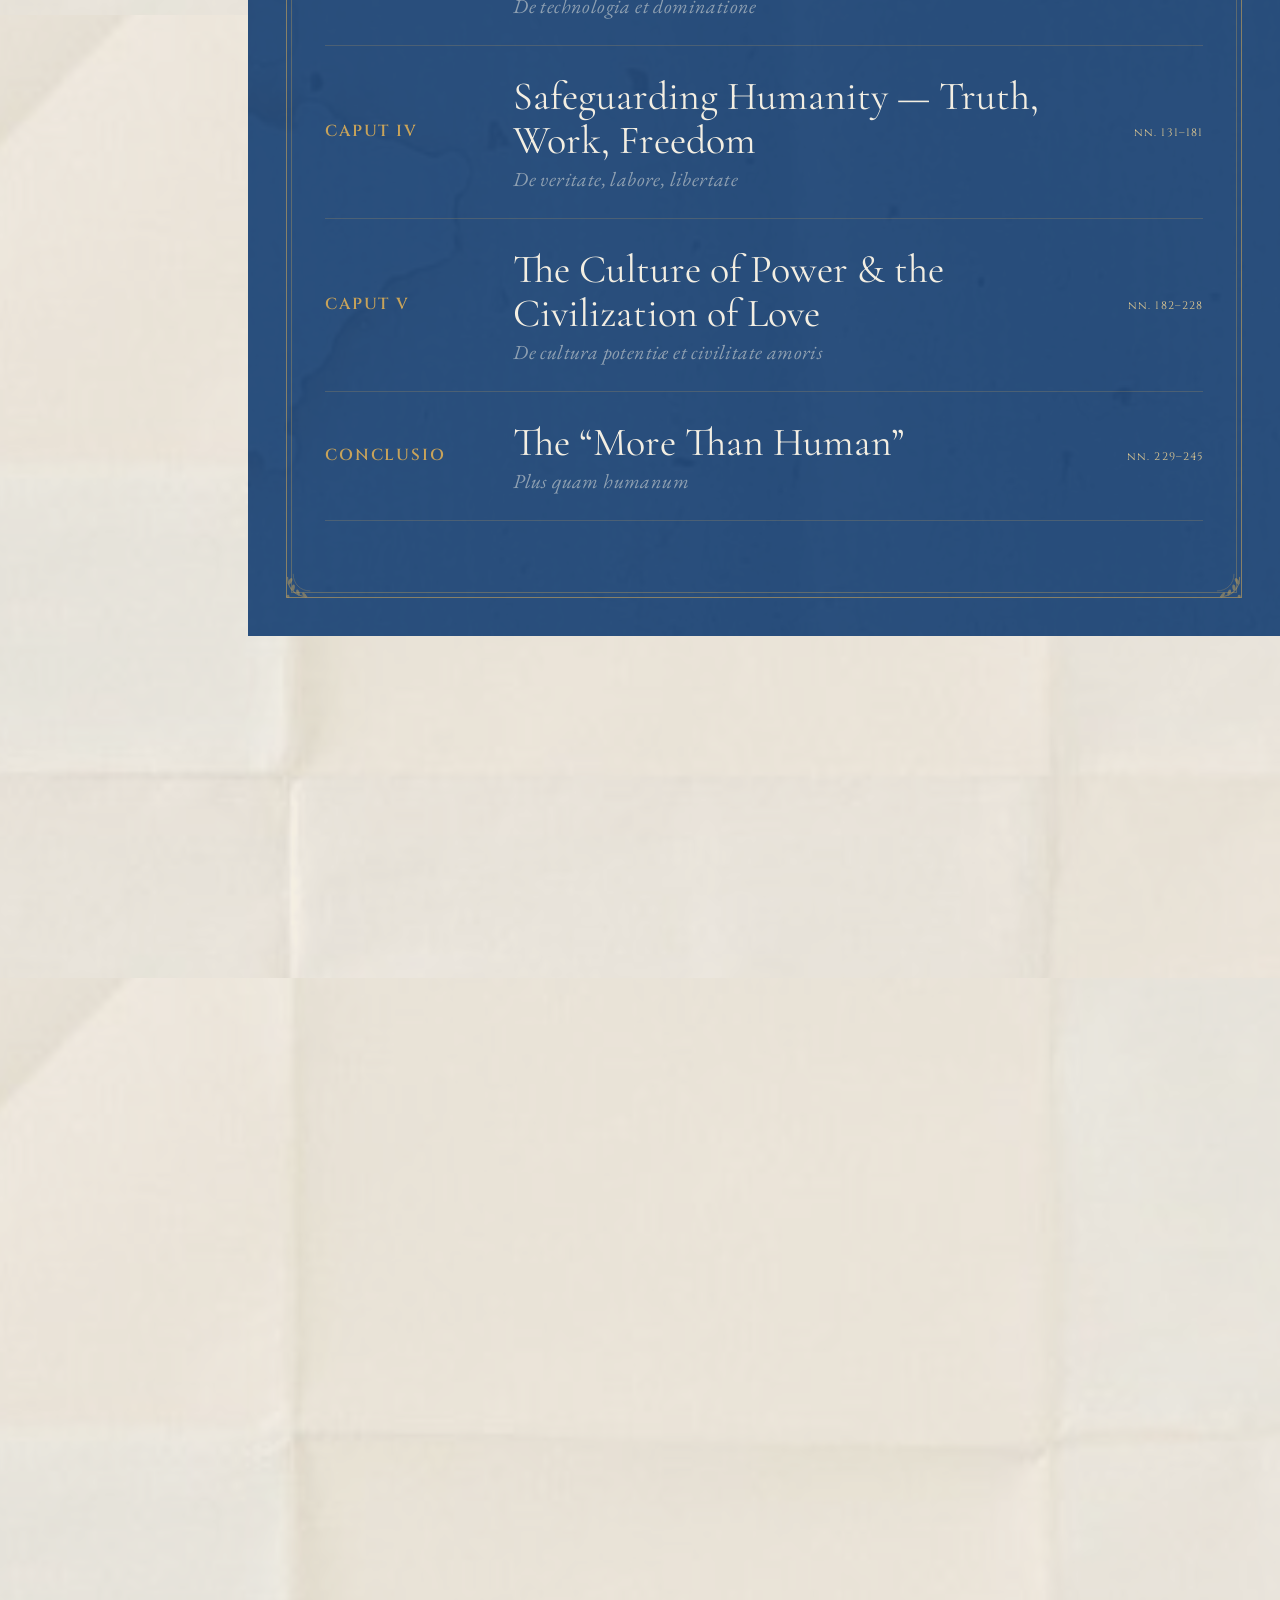
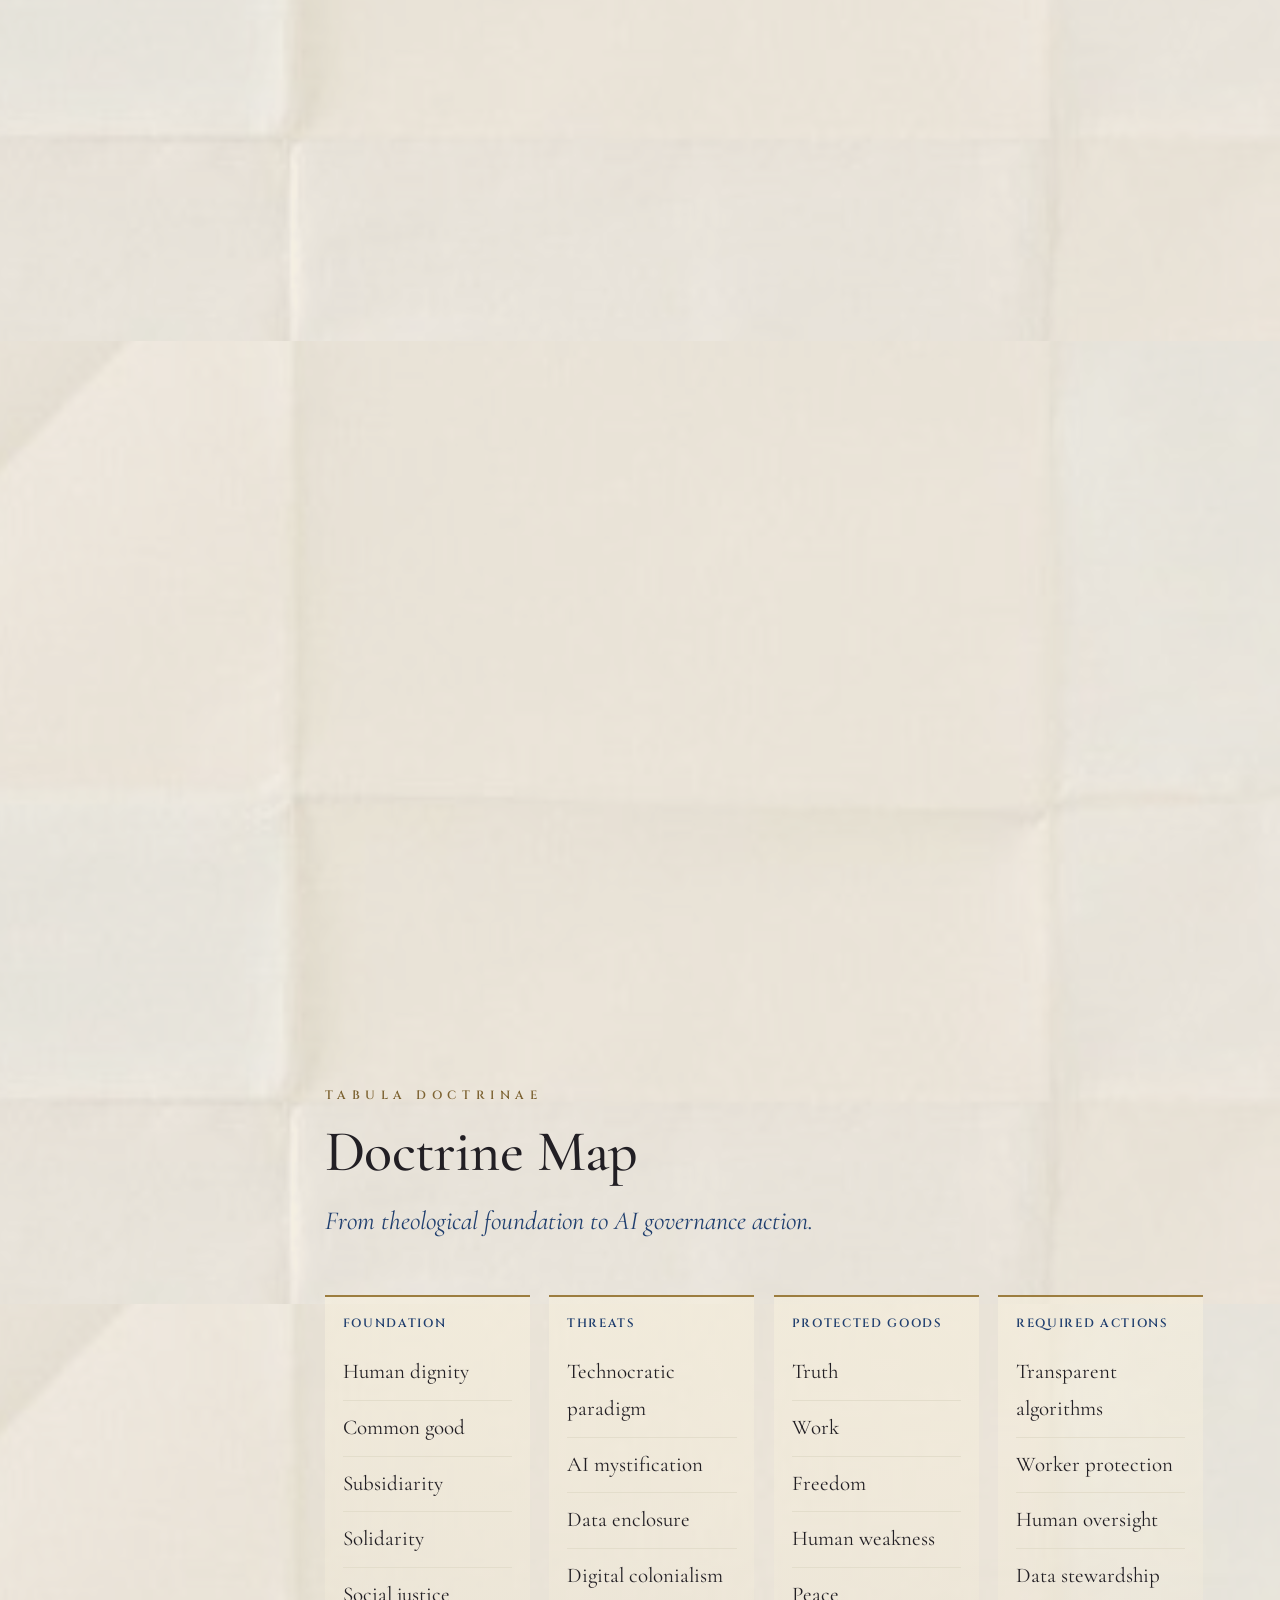
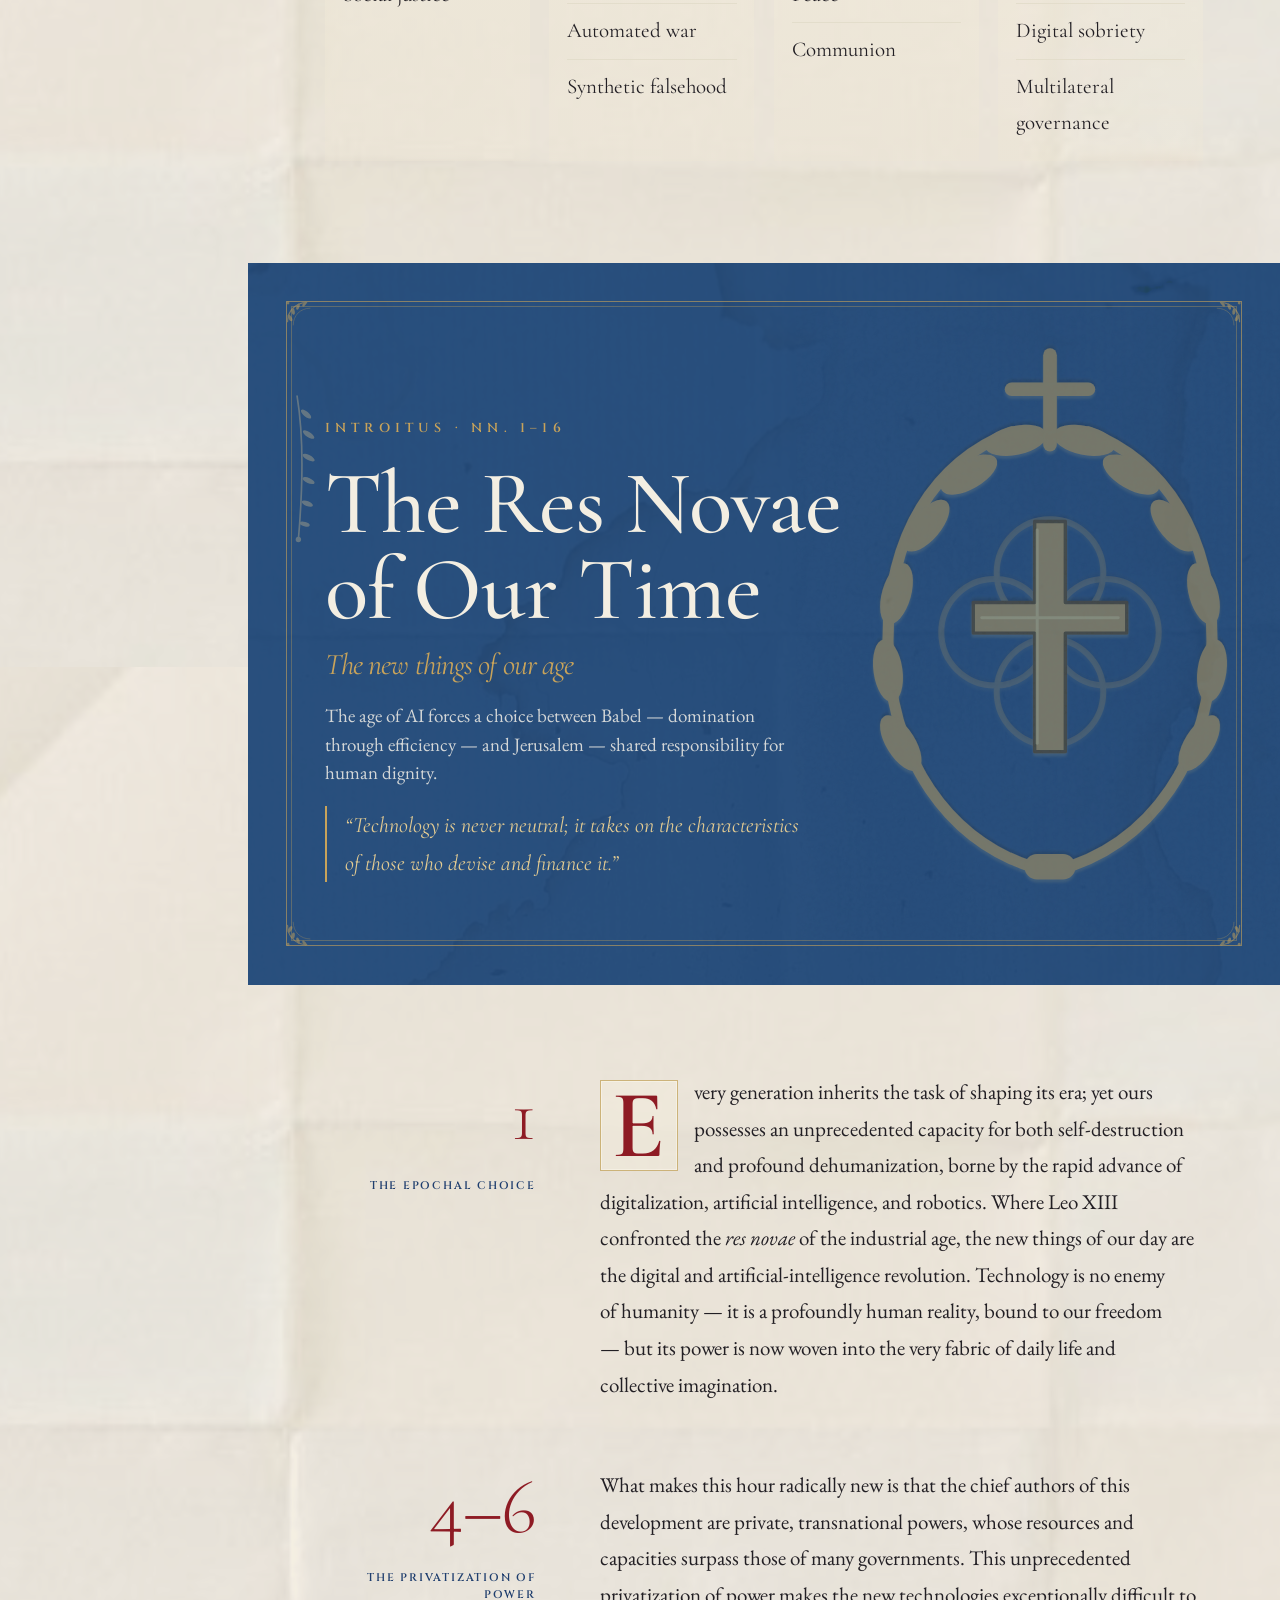
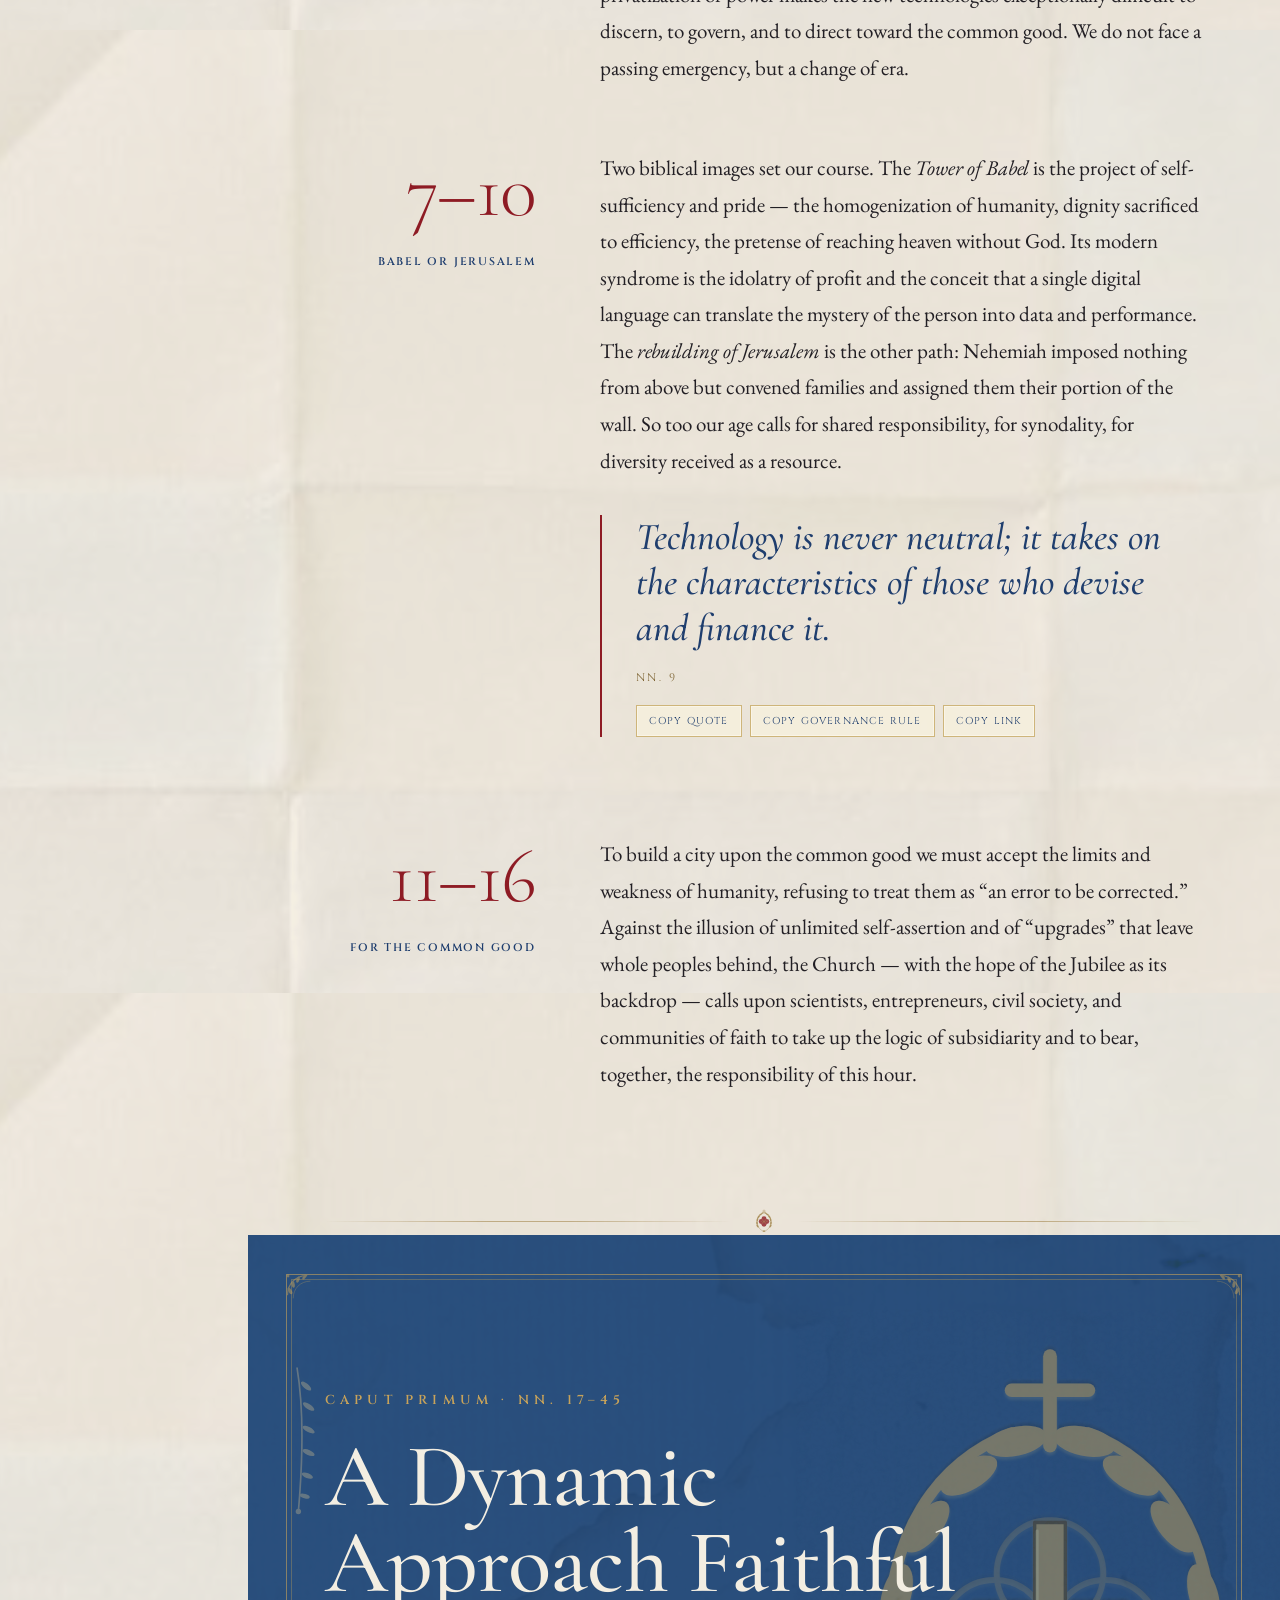
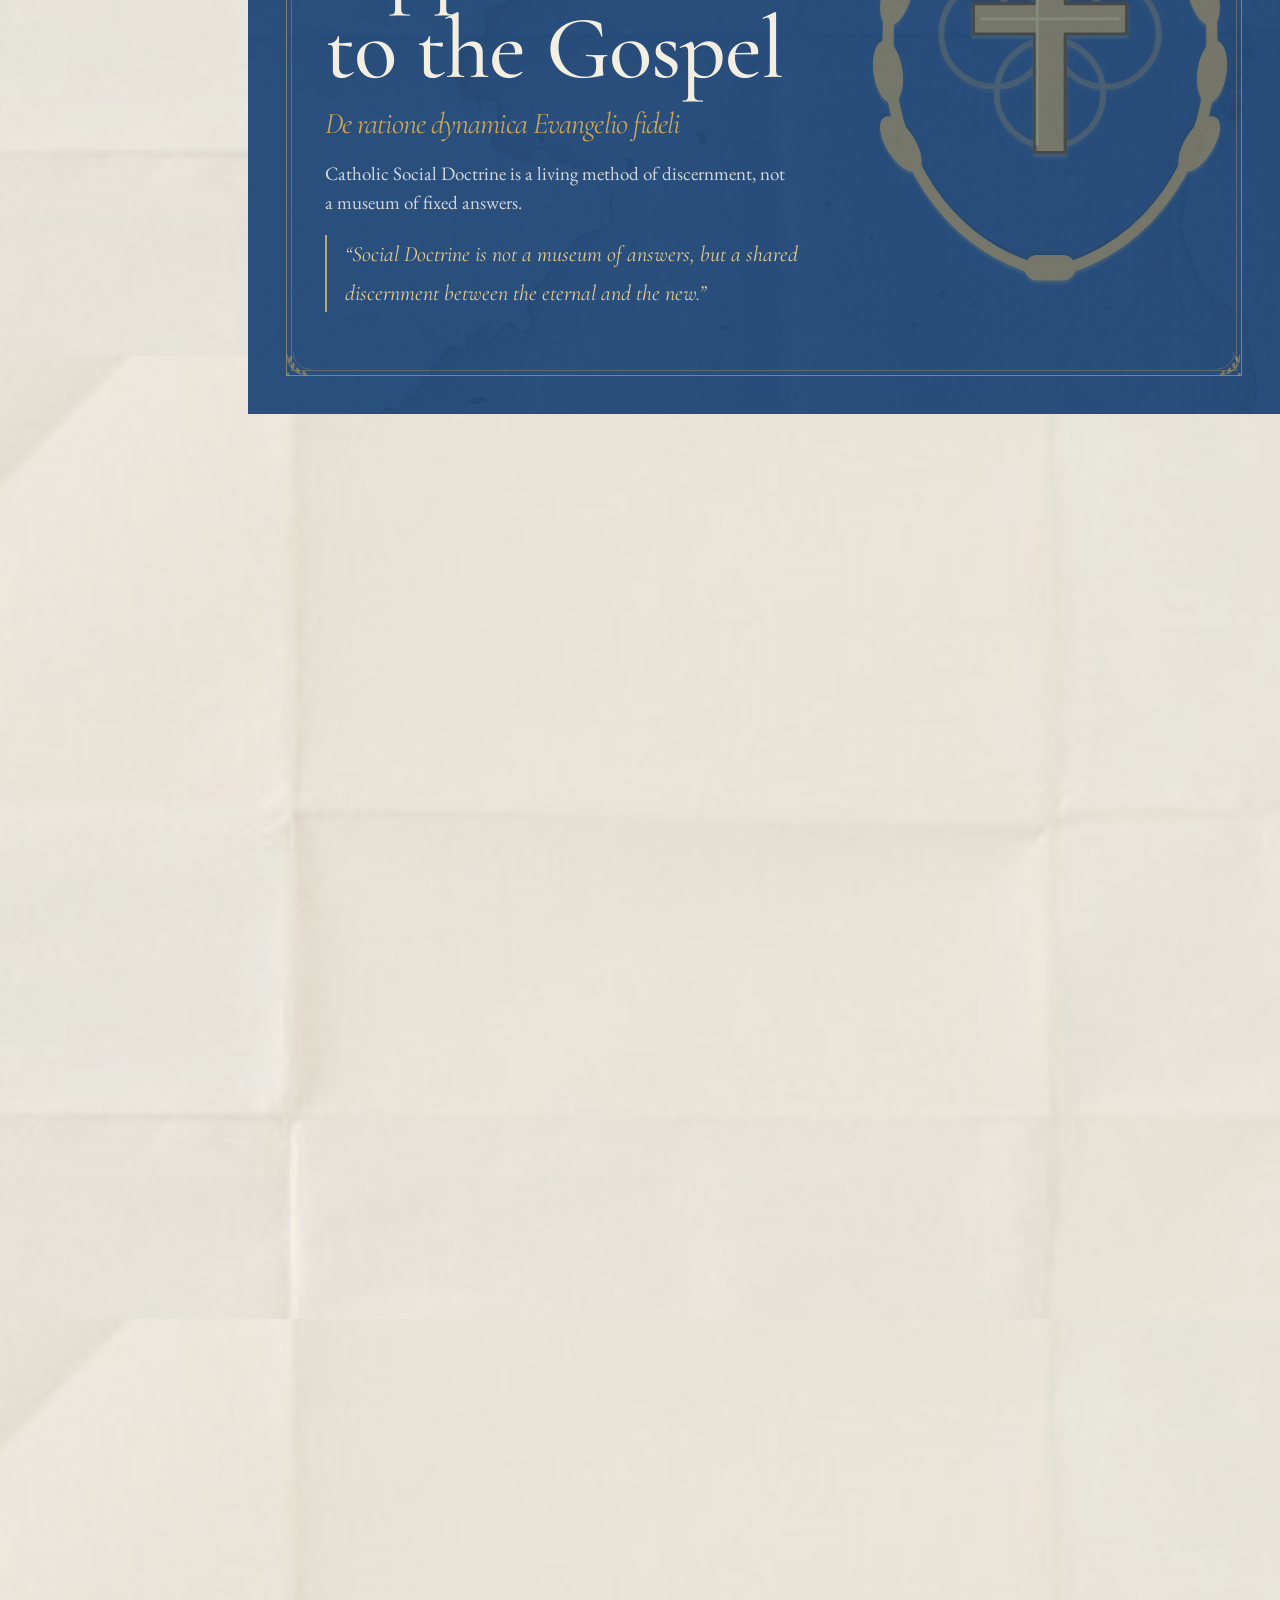
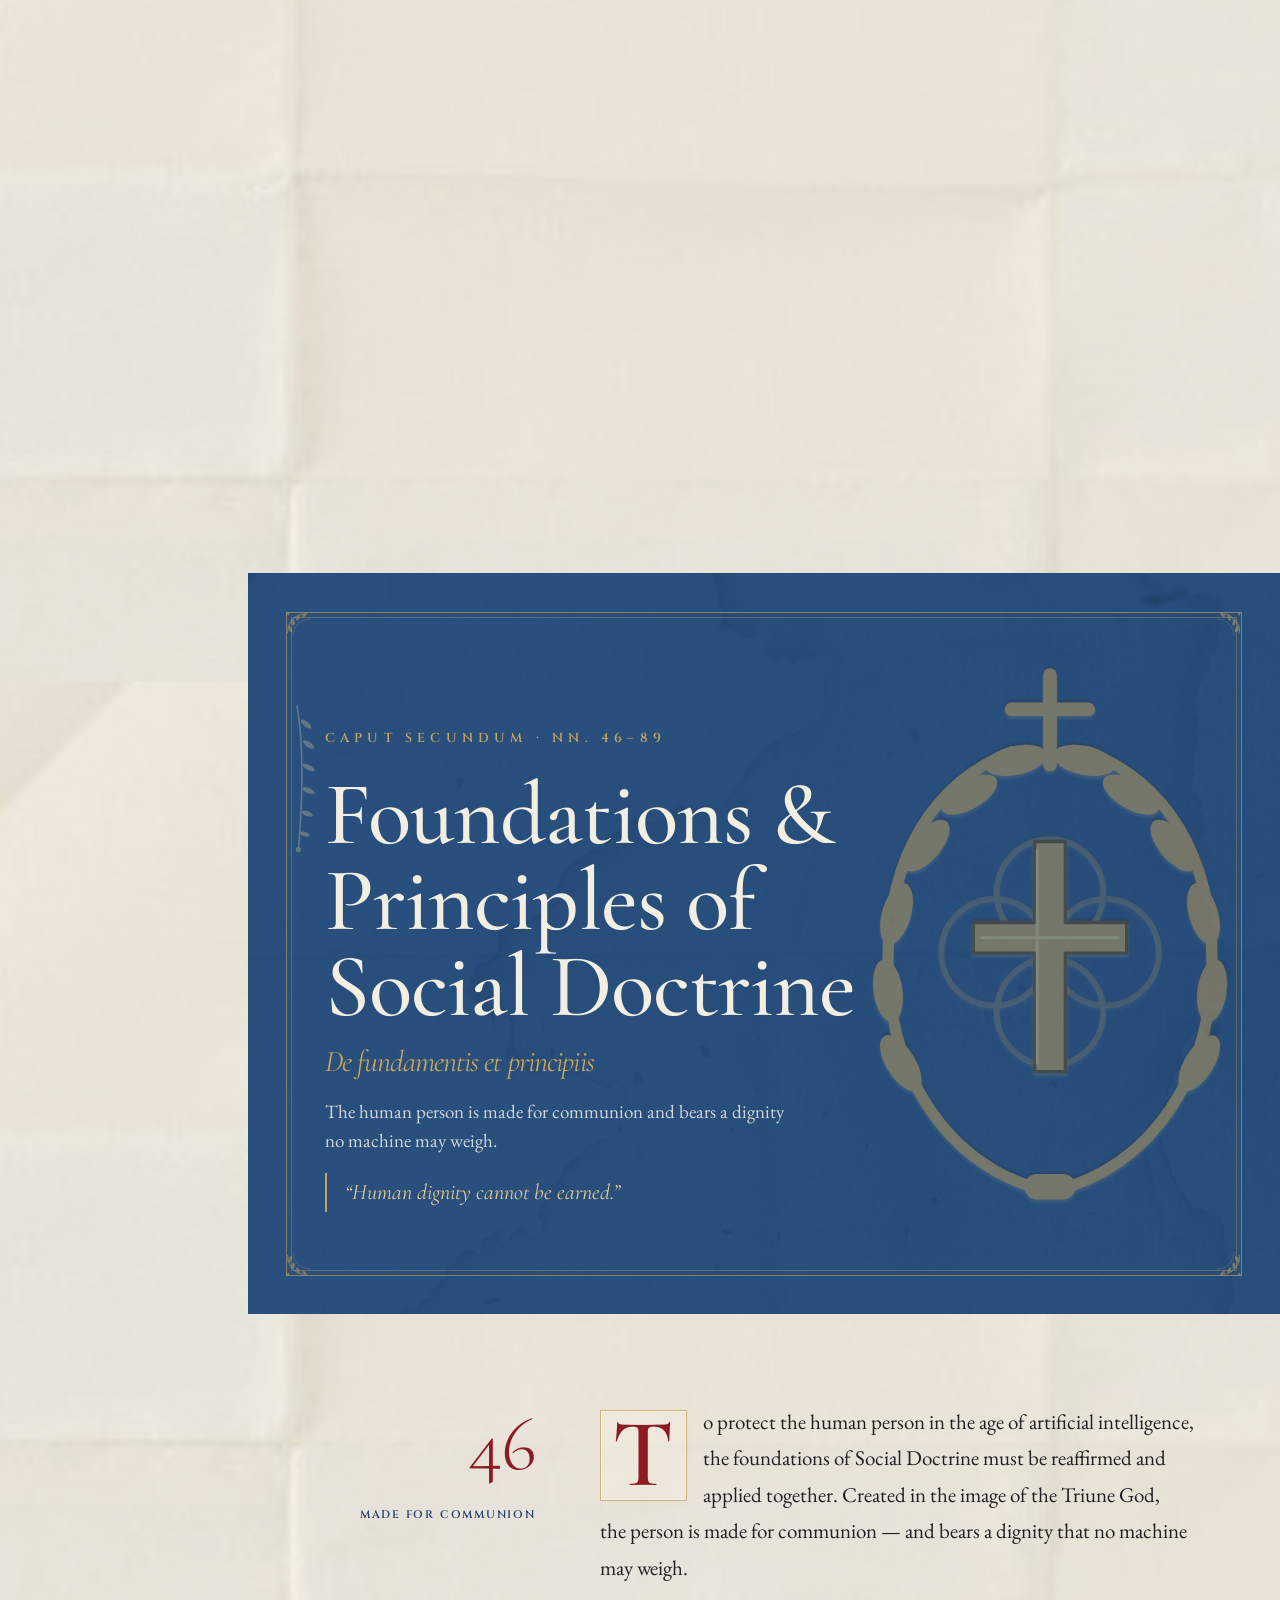
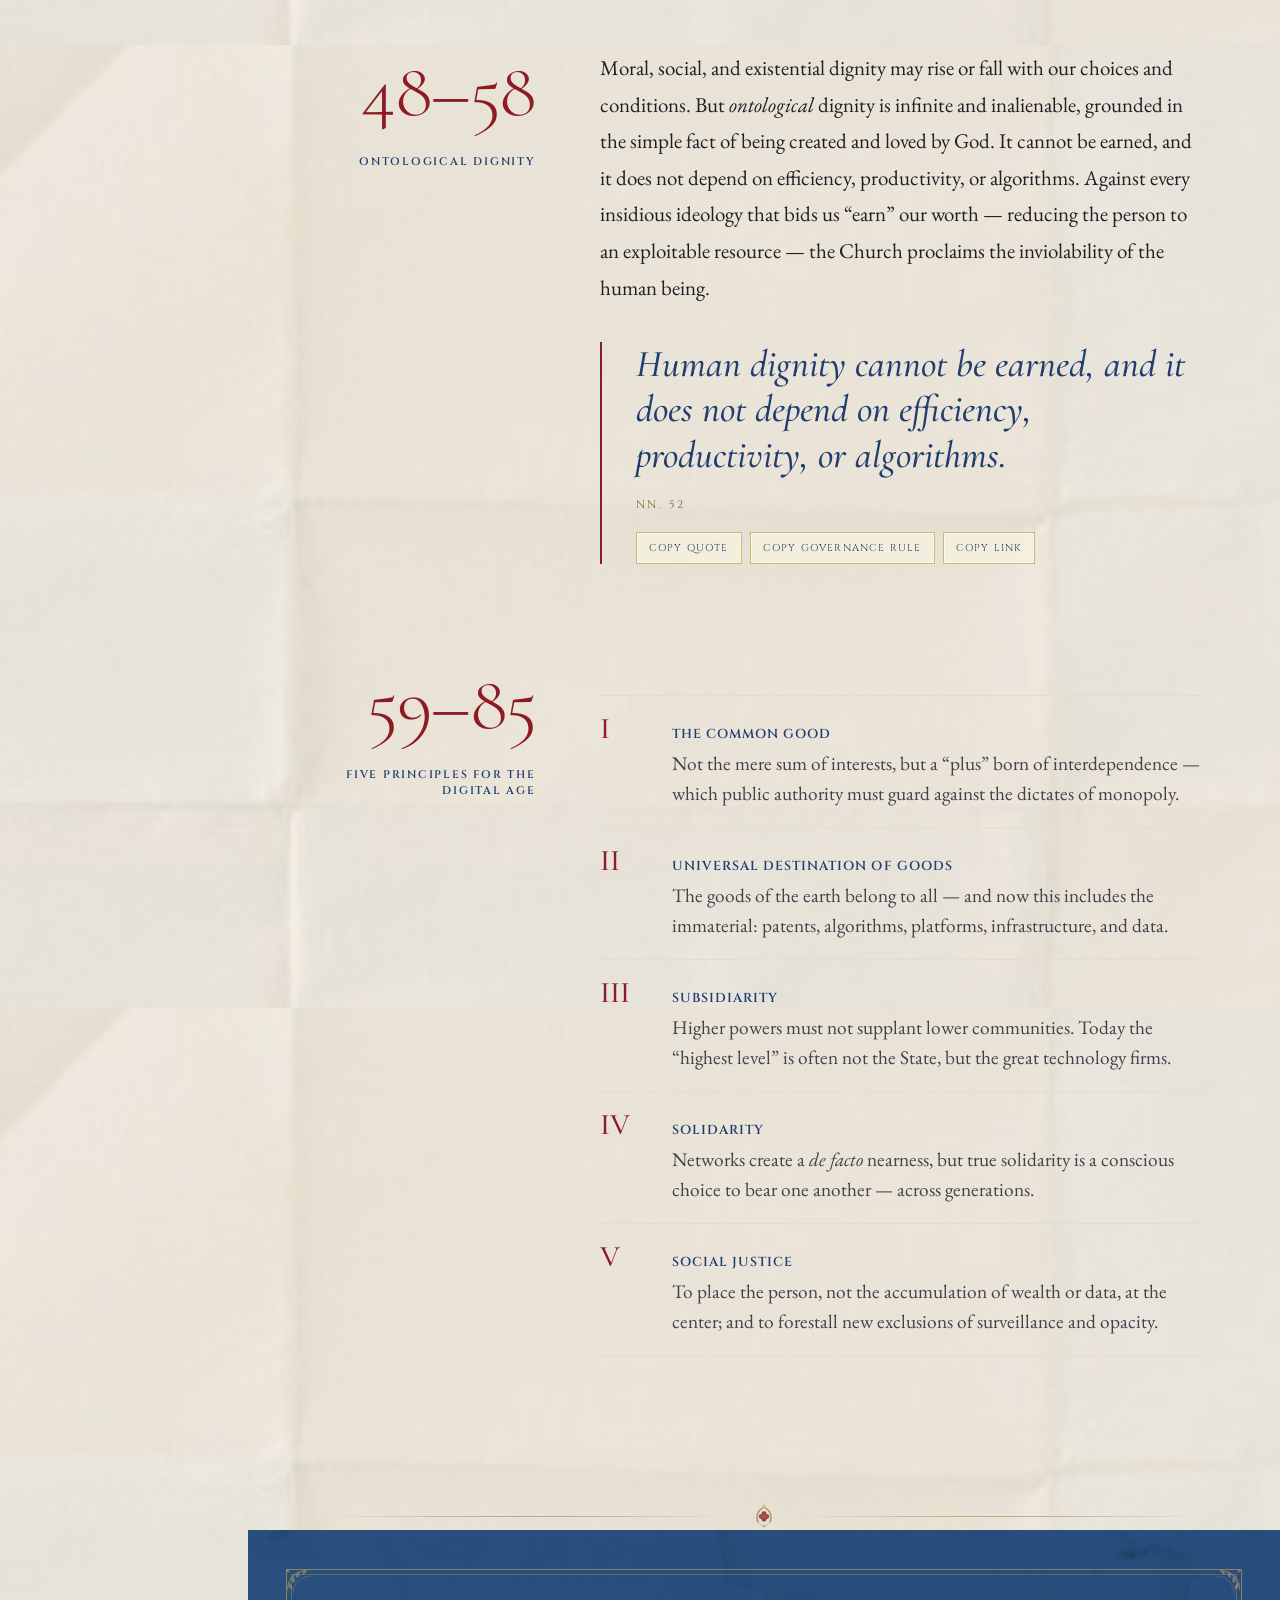
==== commit f971ba3a: "Cover crest emblem rebuild + antique-foil fix Replace the gray watermark blob with a restrained anti" ====
--- a/index.html
+++ b/index.html
@@ -15,7 +15,7 @@
 <link rel="preconnect" href="https://fonts.googleapis.com" />
 <link rel="preconnect" href="https://fonts.gstatic.com" crossorigin />
 <link href="https://fonts.googleapis.com/css2?family=Cinzel:wght@400;500;600;700&family=Cormorant+Garamond:ital,wght@0,300;0,400;0,500;0,600;1,400;1,500;1,600&family=EB+Garamond:ital,wght@0,400;0,500;0,600;1,400;1,500&display=swap" rel="stylesheet" />
-<link rel="stylesheet" href="assets/styles.css?v=20260620b" />
+<link rel="stylesheet" href="assets/styles.css?v=20260620c" />
 </head>
 <body>
 
@@ -155,7 +155,8 @@
       <svg class="band__corner band__corner--br"><use href="#orn-corner" /></svg>
       <svg class="band__sprig"><use href="#orn-sprig" /></svg>
     </div>
-    <img class="watermark" aria-hidden="true" alt="" src="assets/opener-crest.svg?v=2" />
+    <img class="hero-crest-emboss" aria-hidden="true" alt="" src="assets/crest-emboss.svg?v=3" />
+    <img class="hero-crest-foil" aria-hidden="true" alt="" src="assets/opener-crest.svg?v=3" />
     <div class="cover__spine">De Homine Tuendo · Ætate Intellegentiæ Artificiosæ</div>
     <div class="cover__top">
       <span class="mark"><svg style="color:var(--gold)" aria-hidden="true"><use href="#crest" /></svg></span>
--- a/assets/styles.css
+++ b/assets/styles.css
@@ -17,6 +17,10 @@
   --gold-dark2:#6f501b;  /* deep antique-gold ink */
   --gold-hairline:rgba(184,147,63,.62); /* engraved gold line */
   --gold-soft:rgba(184,147,63,.24);     /* faint gold edge */
+  /* antique-foil crest palette */
+  --foil-dark:#5f4316; --foil-bronze:#8f6a27; --foil-mid:#b8933f;
+  --foil-light:#d8bd6a; --foil-pale:#f1dc91;
+  --crest-blue-shadow:rgba(8,18,34,.34); --crest-paper-shadow:rgba(17,30,51,.28);
   --gold-ink: #7d6332;  /* gold for small text on ivory — AA */
   --stone-ink:#6f6b60;  /* stone for small text on ivory — AA */
   --paper-card:#f8f1de; /* opaque card paper (mounted slip) */
@@ -206,8 +210,8 @@
   content: ""; position: absolute;
   top: 50%; right: clamp(-48px,-2vw,28px); transform: translateY(-50%);
   width: clamp(300px,40vw,600px); aspect-ratio: 120 / 148;
-  background: url("opener-crest.svg?v=2") center / contain no-repeat;
-  opacity: .42;
+  background: url("opener-crest.svg?v=3") center / contain no-repeat;
+  opacity: .5;
 }
 
 /* (4) centered fleuron terminal accent (contents head / colophon) — in-flow */
@@ -279,7 +283,12 @@
   color: rgba(200,163,90,.55); z-index: 3;
 }
 
-.cover .watermark { right: -6%; bottom: -12%; width: 58vh; height: auto; opacity: .4; }
+/* two-layer cover crest: subtle blue emboss (atmosphere) + antique-gold
+   foil seal lower-right (intentional medallion, clear of the title) */
+.cover .hero-crest-emboss { position: absolute; z-index: 1; pointer-events: none;
+  right: -8%; bottom: -14%; width: clamp(440px,56vw,820px); height: auto; opacity: .12; }
+.cover .hero-crest-foil { position: absolute; z-index: 1; pointer-events: none;
+  right: 3.5%; bottom: 4.5%; width: clamp(140px,14vw,224px); height: auto; opacity: .95; }
 
 /* ============================================================
    INCIPIT (preamble statement on ivory)
@@ -587,7 +596,7 @@
    PRINT — ink on paper, chapter per page
    ============================================================ */
 @media print {
-  .rail, .topbar, .watermark, .cover__spine, .divide { display: none !important; }
+  .rail, .topbar, .watermark, .hero-crest-emboss, .hero-crest-foil, .cover__spine, .divide { display: none !important; }
   html { scroll-behavior: auto; }
   html.js .reveal { opacity: 1 !important; transform: none !important; transition: none !important; }
 
@@ -666,4 +675,7 @@
   .gate > summary { grid-template-columns: auto 1fr auto; gap: 12px; }
   .gate__body { padding-left: clamp(20px,6vw,40px); }
   .verdict { grid-template-columns: 1fr; gap: 4px; }
-}
+  /* cover crest: keep clear of the title, no overflow */
+  .cover .hero-crest-emboss { opacity: .08; width: 86vw; right: -28vw; bottom: -8vw; }
+  .cover .hero-crest-foil { width: 34vw; right: 6vw; bottom: 7vw; }
+}
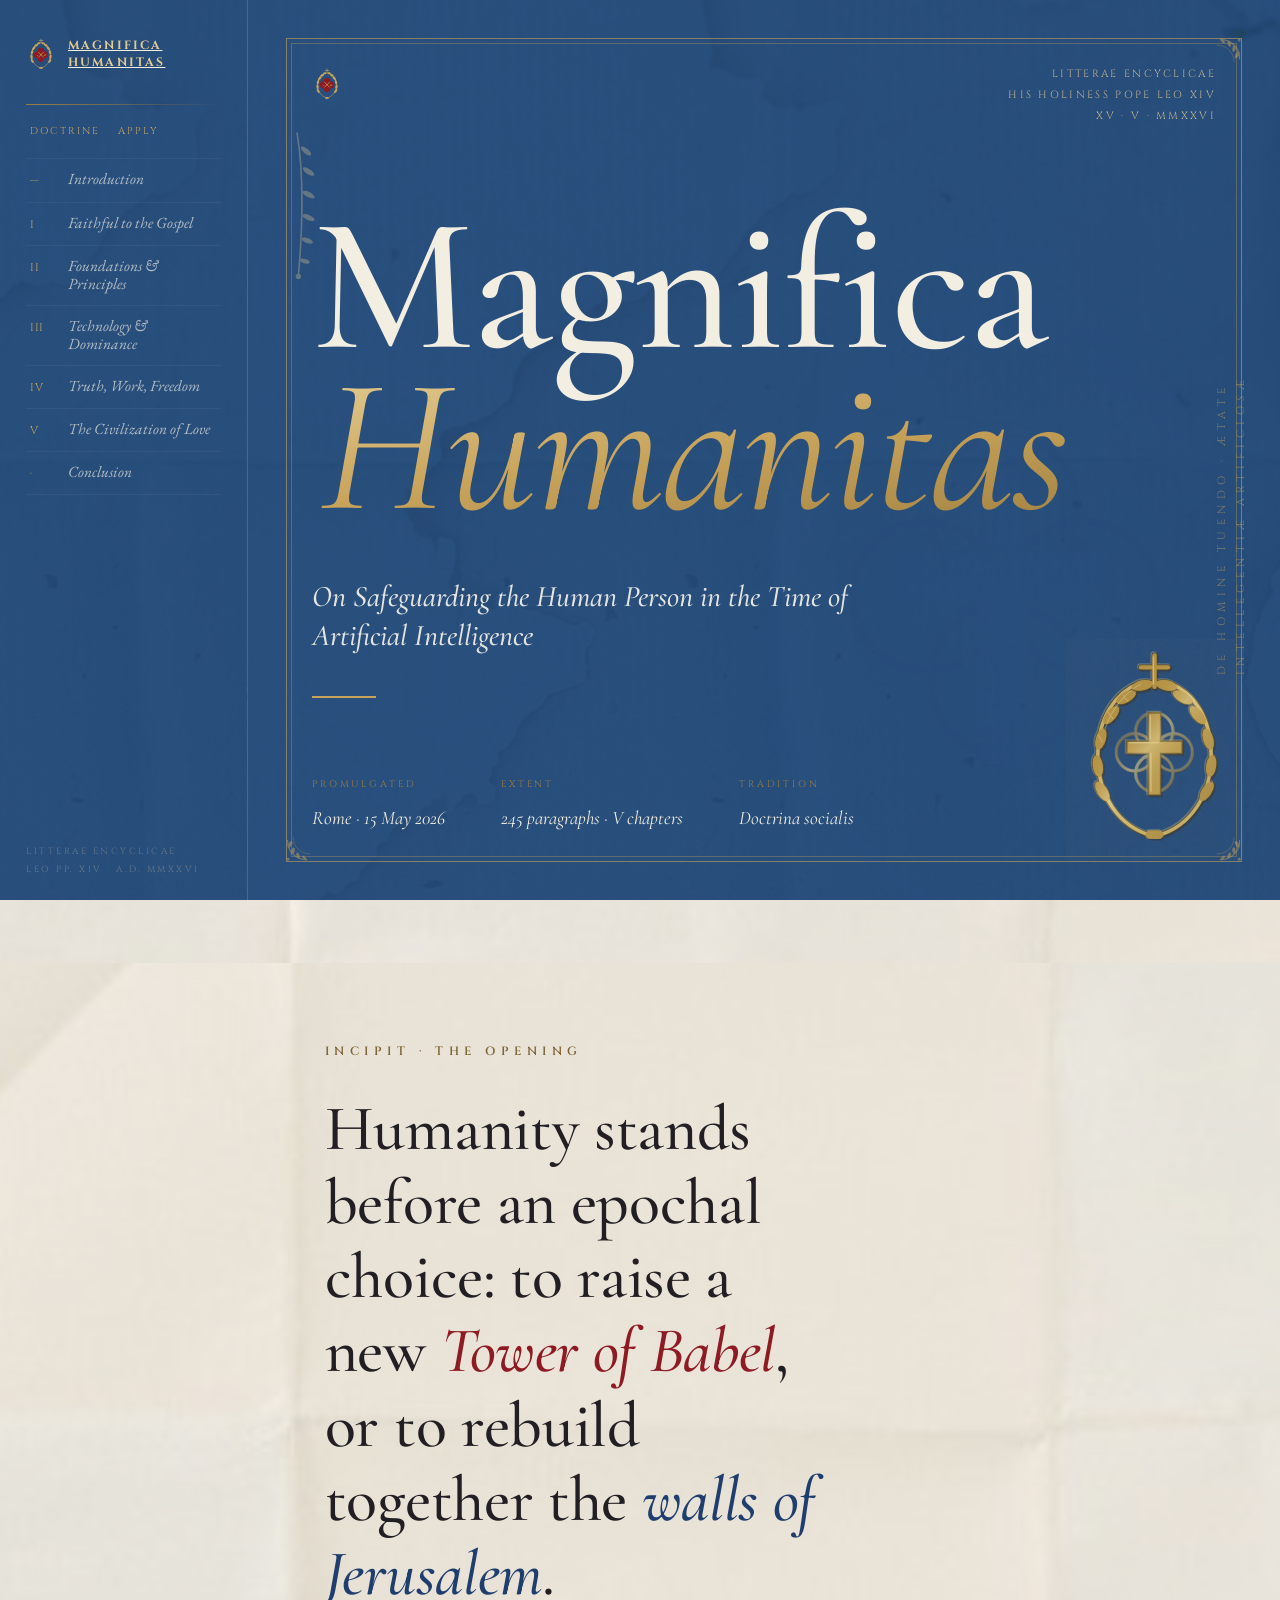
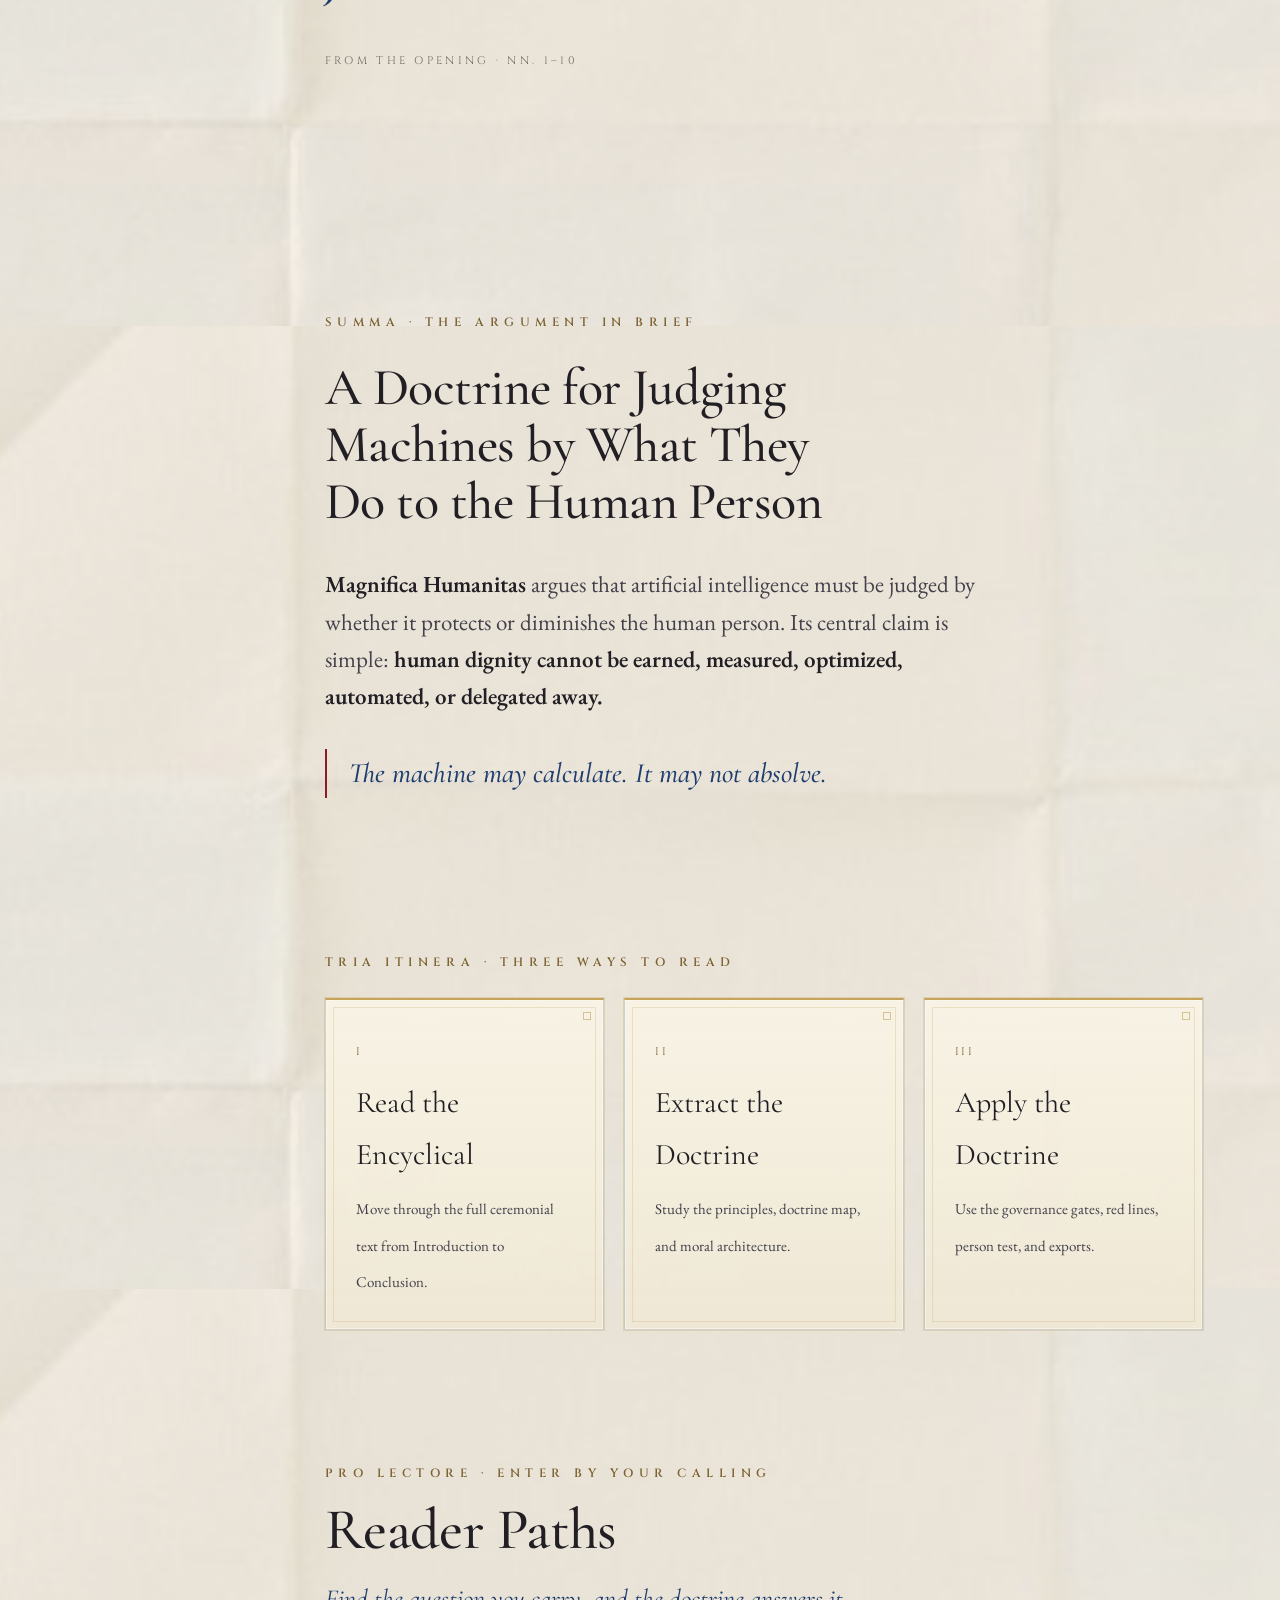
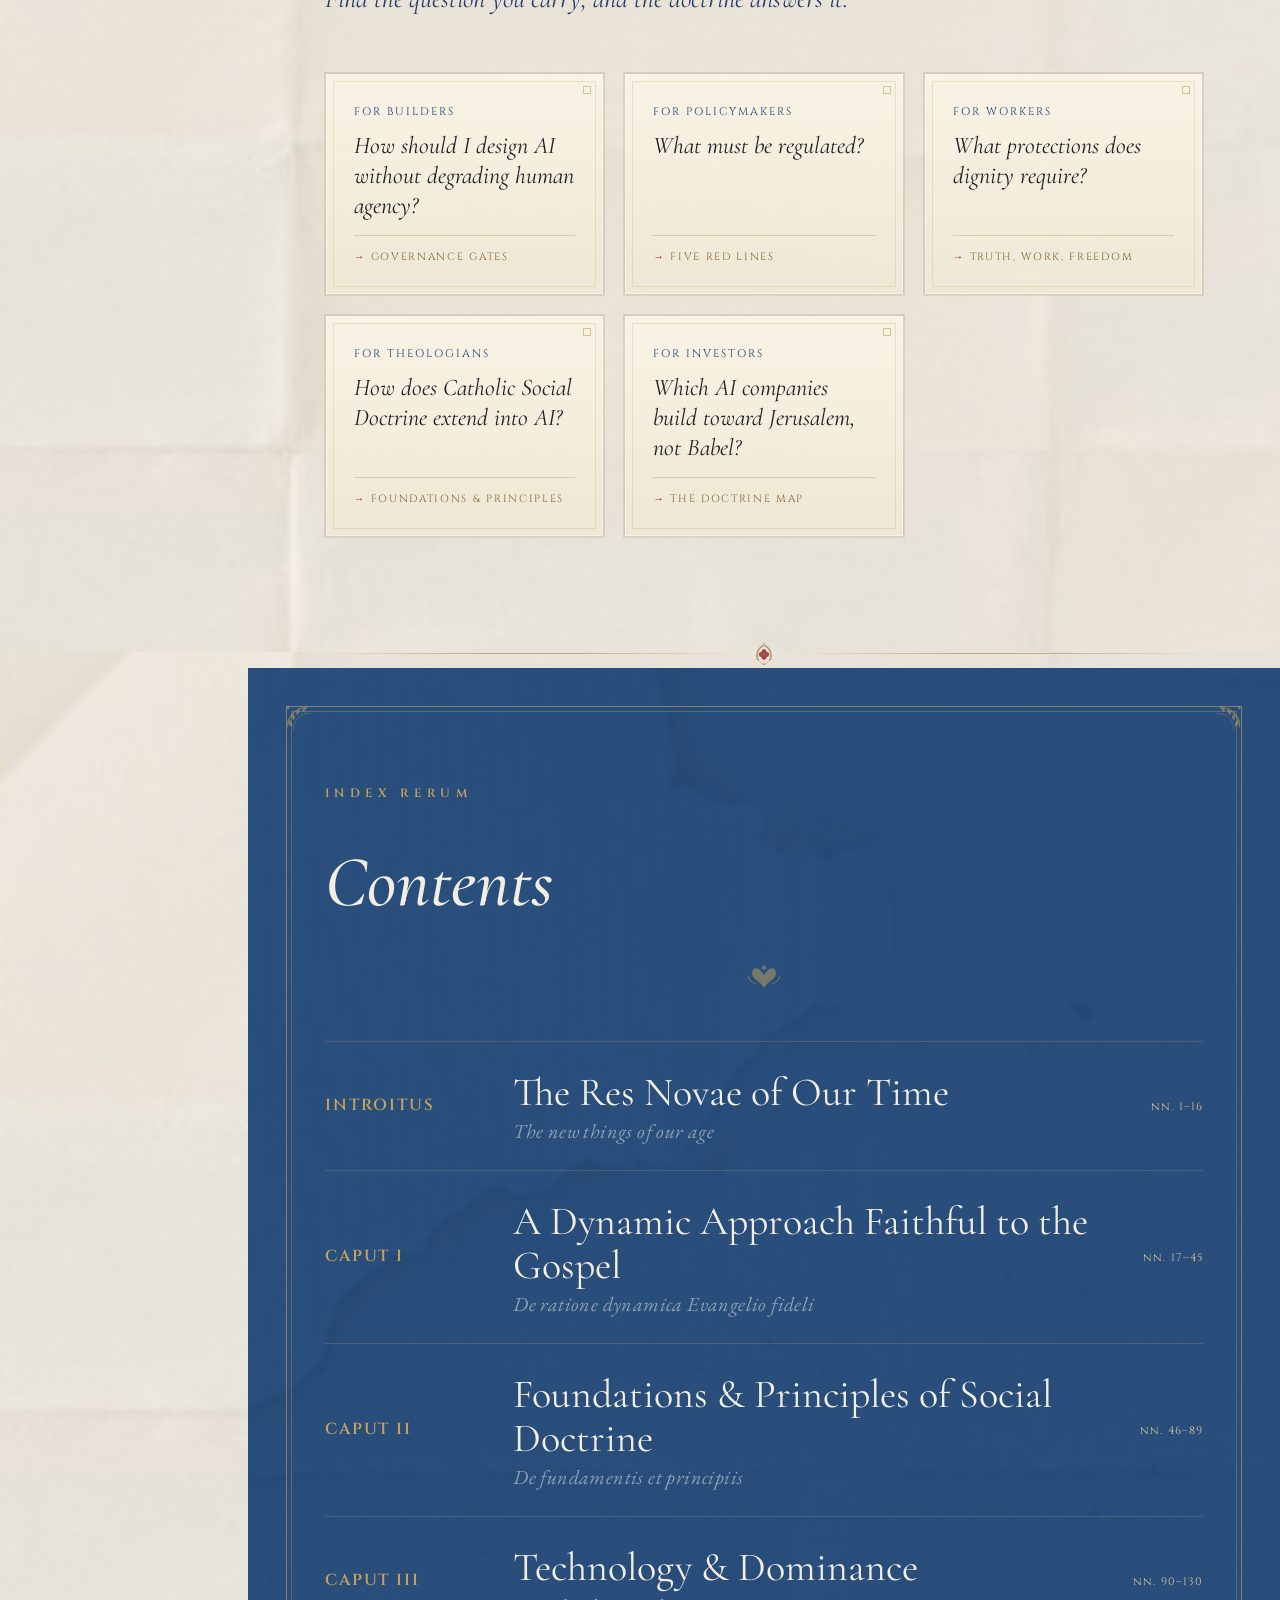
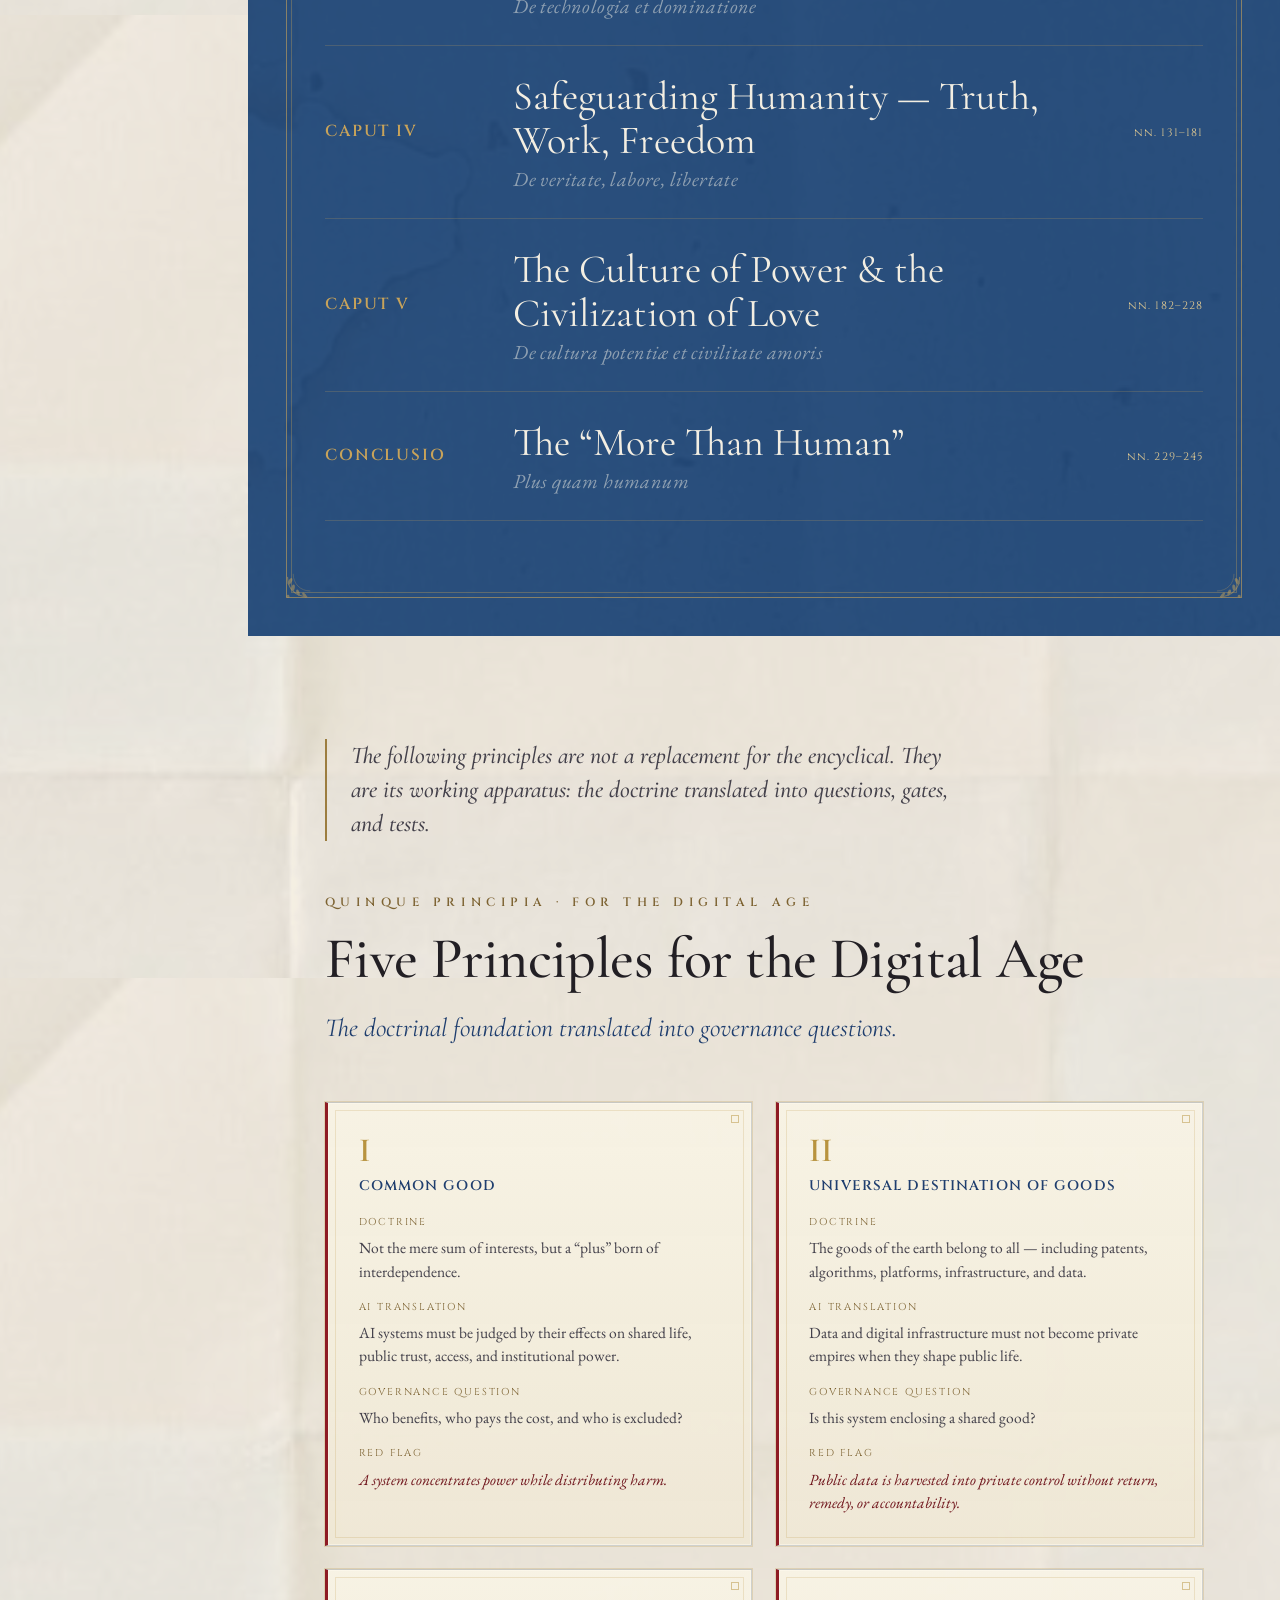
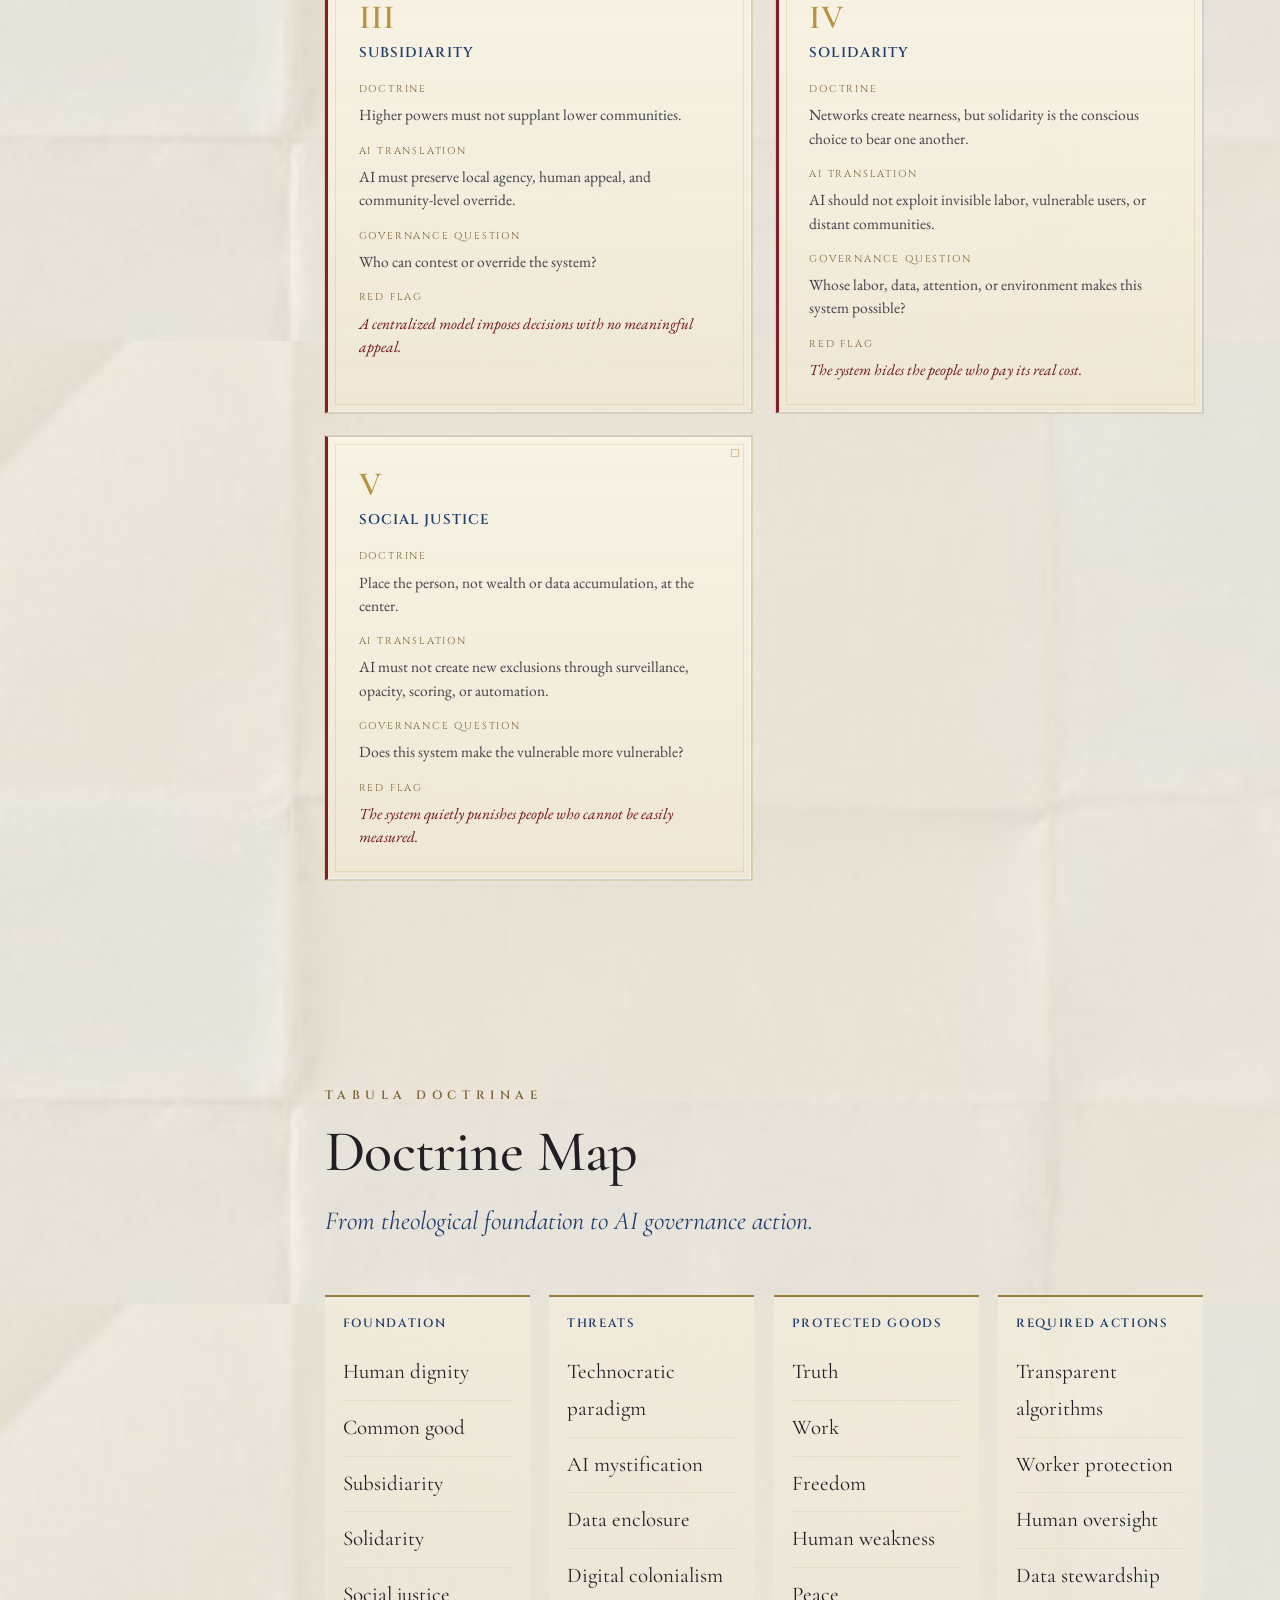
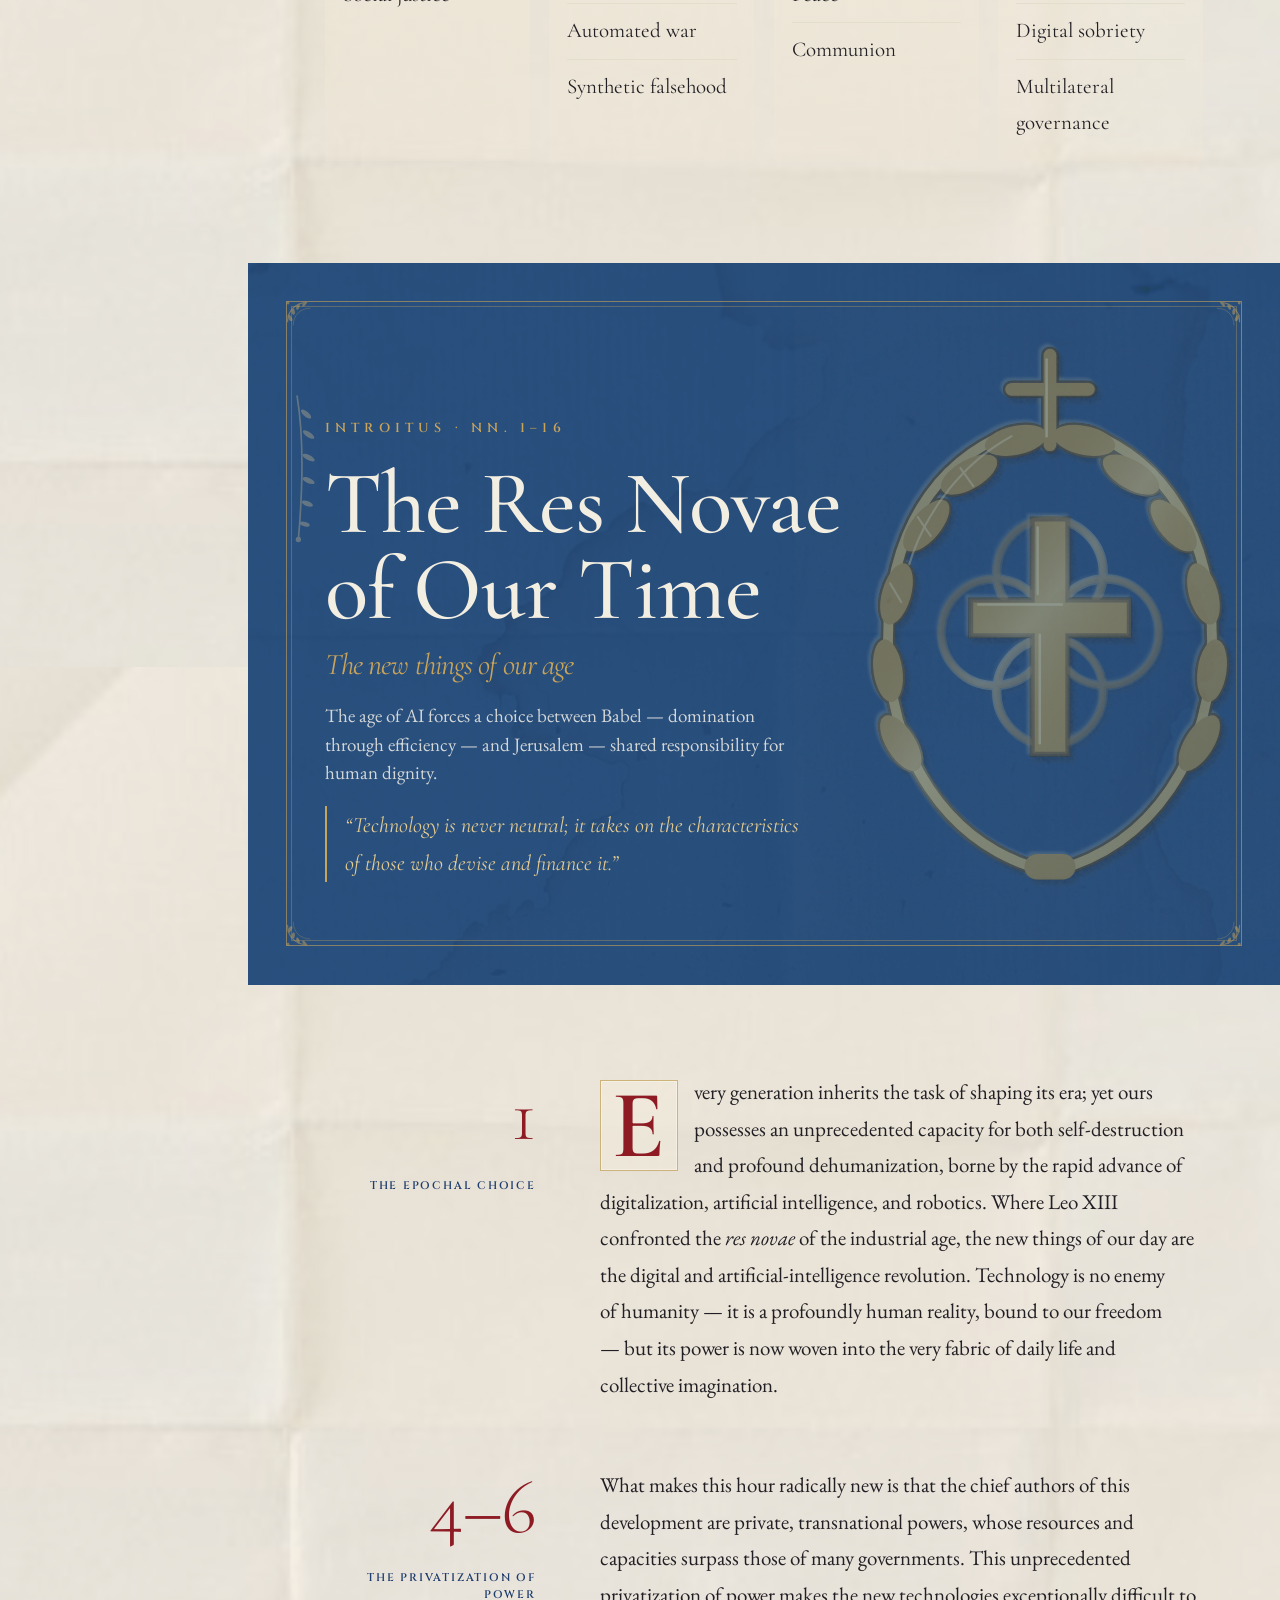
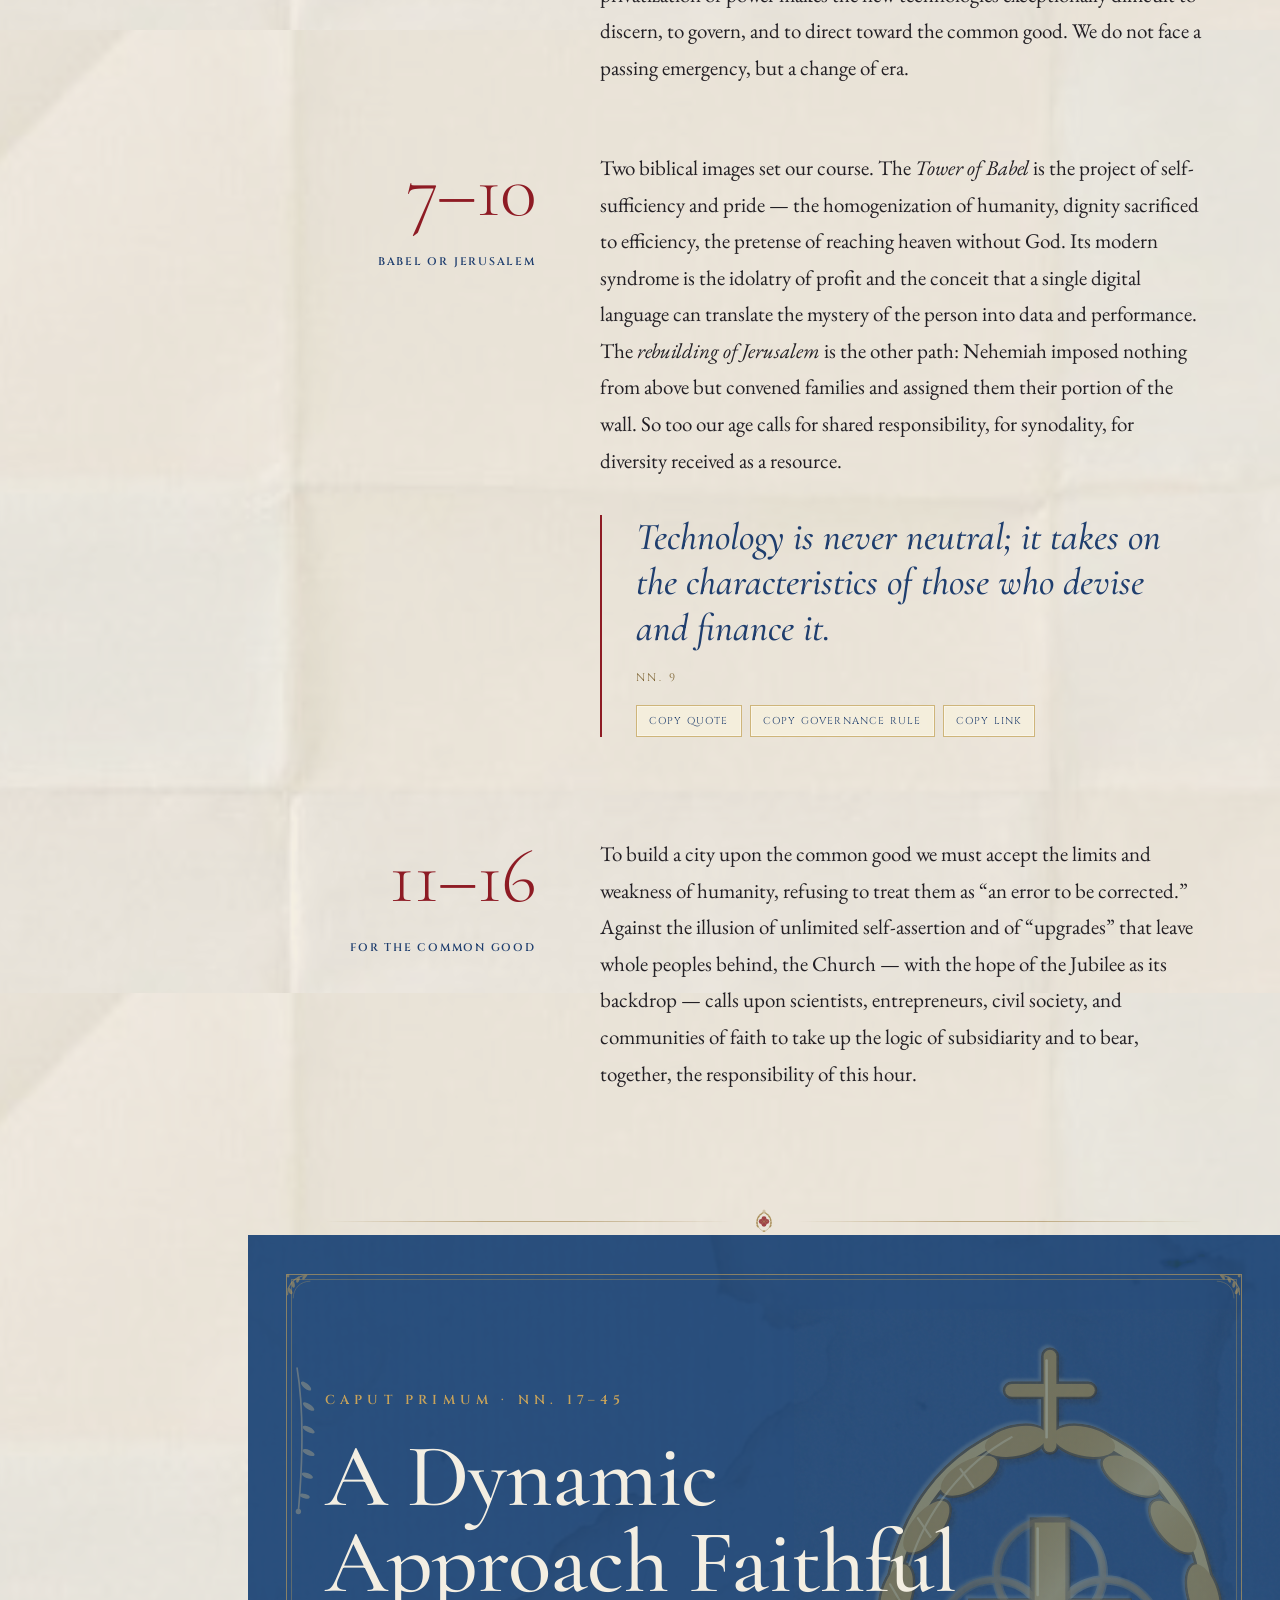
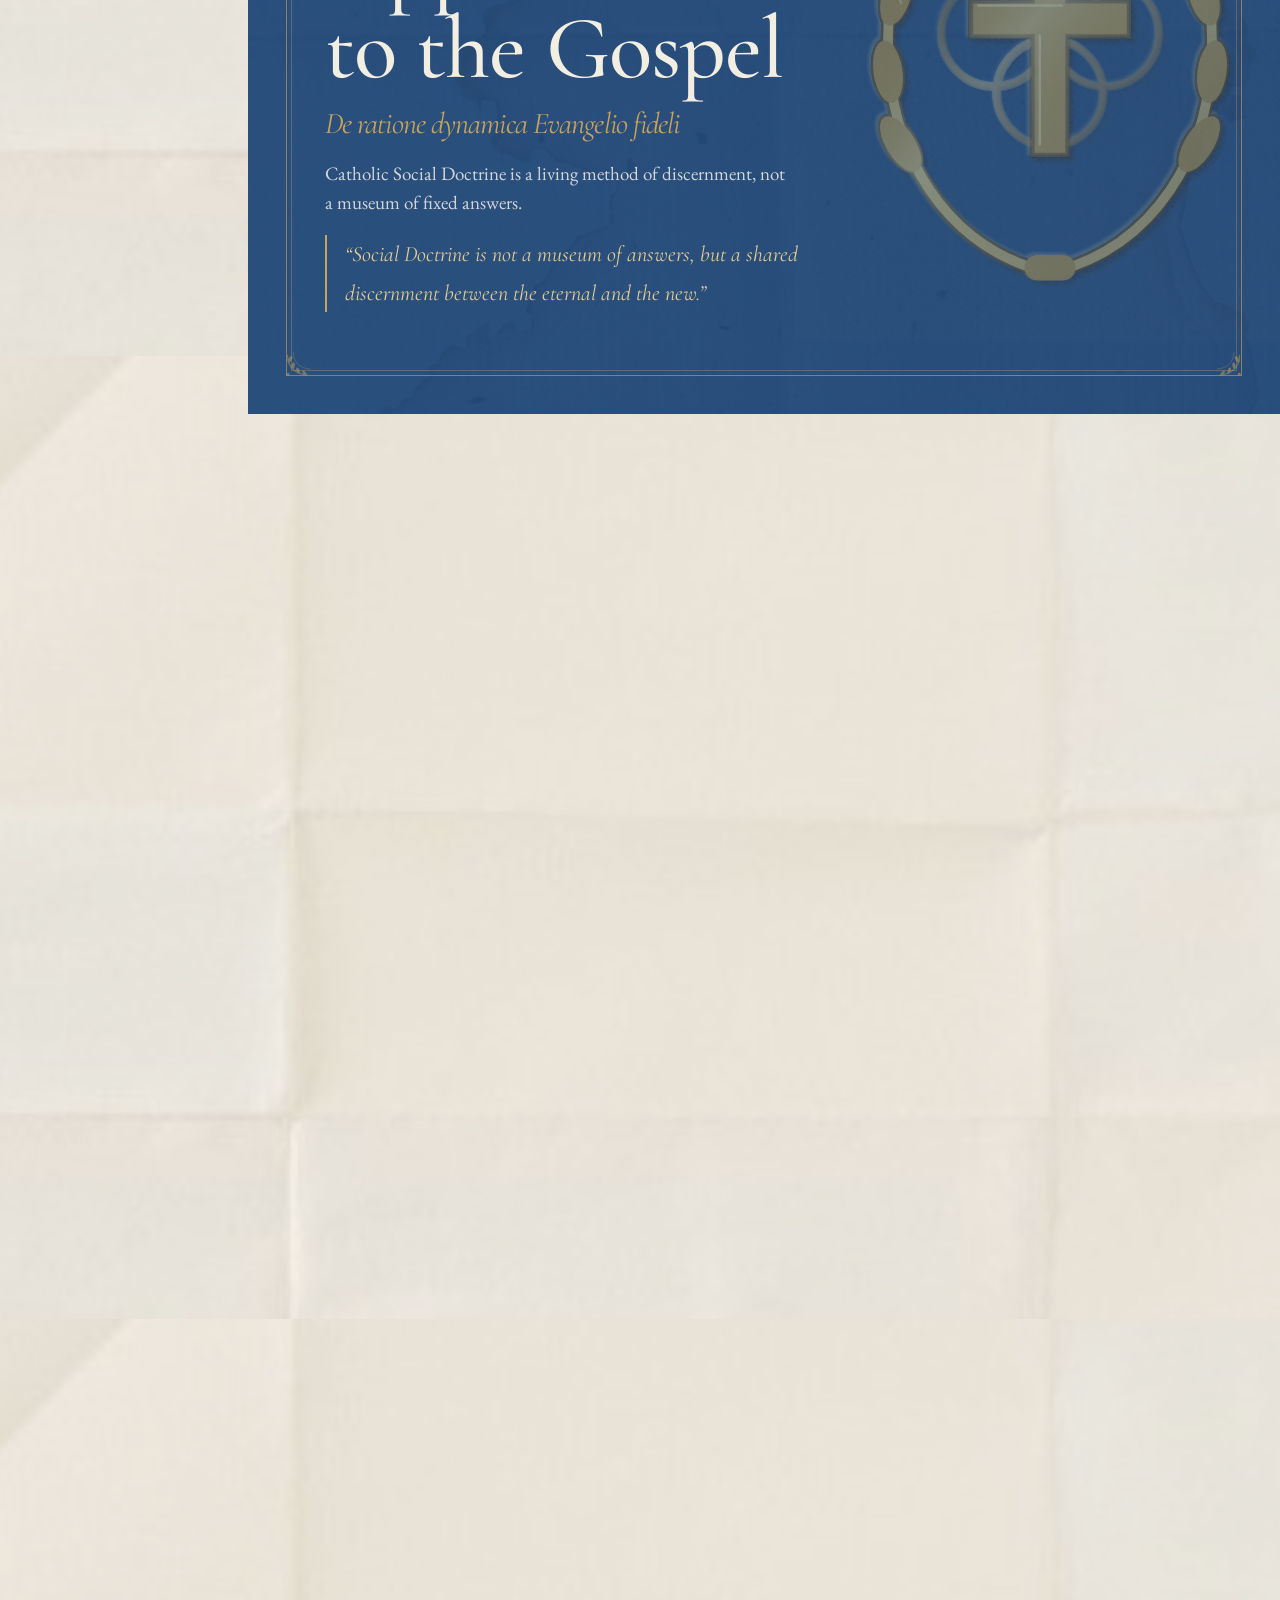
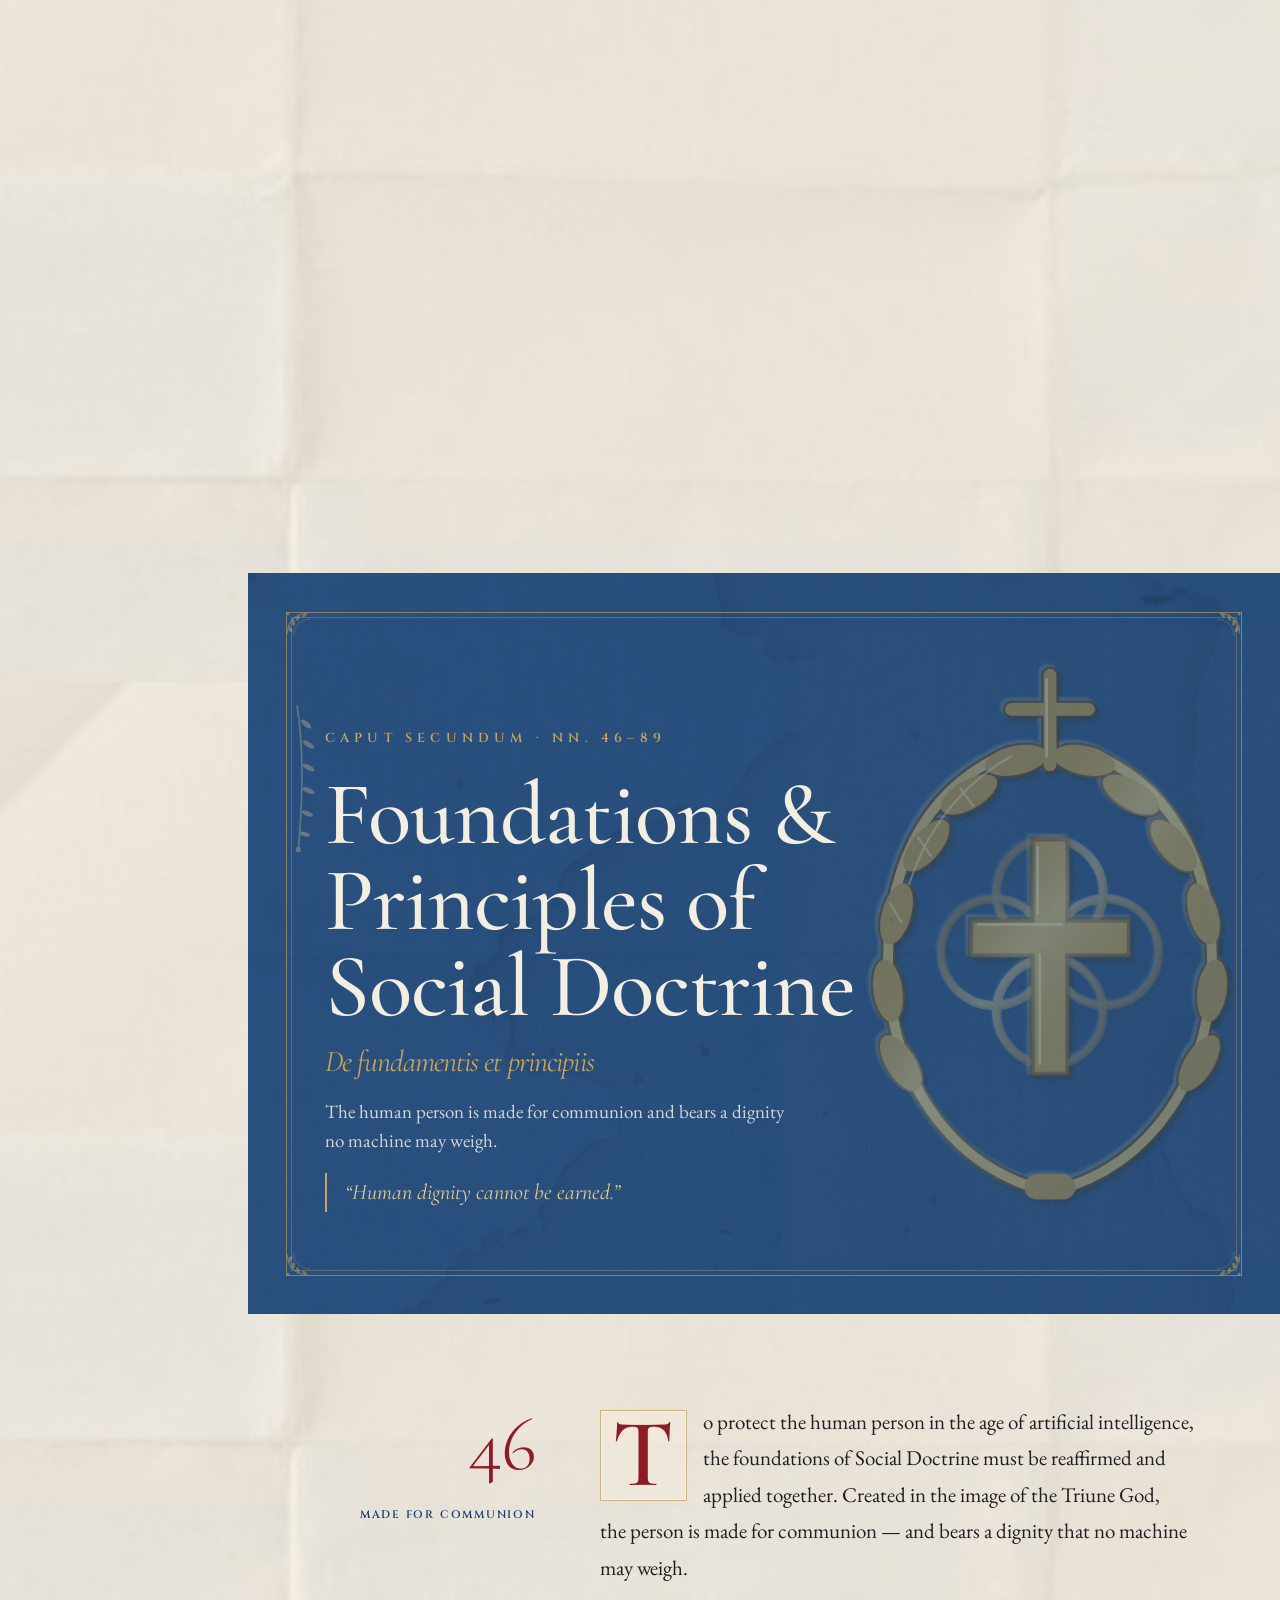
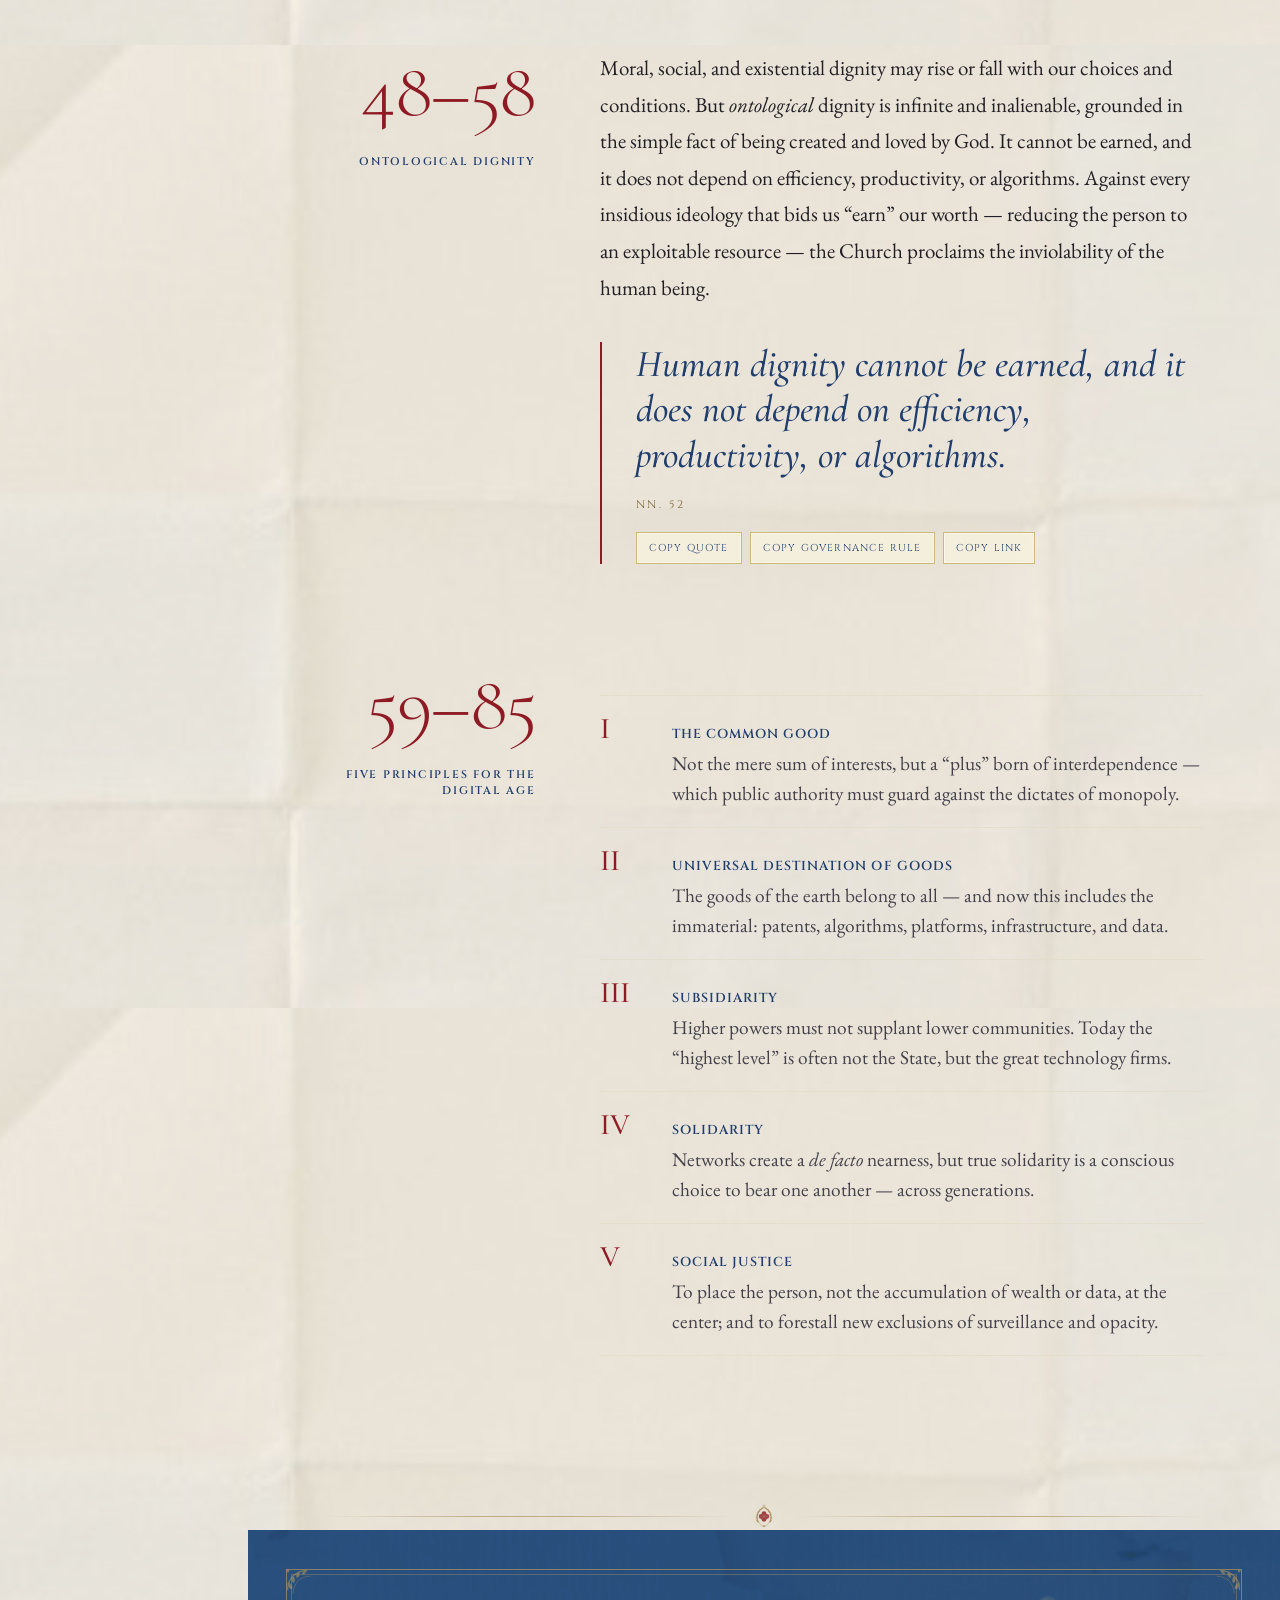
==== commit 3282defc: "Add antique-foil shine to the cover crest (no redesign) Material-only hotfix per the foil-shine PRD." ====
--- a/index.html
+++ b/index.html
@@ -15,7 +15,7 @@
 <link rel="preconnect" href="https://fonts.googleapis.com" />
 <link rel="preconnect" href="https://fonts.gstatic.com" crossorigin />
 <link href="https://fonts.googleapis.com/css2?family=Cinzel:wght@400;500;600;700&family=Cormorant+Garamond:ital,wght@0,300;0,400;0,500;0,600;1,400;1,500;1,600&family=EB+Garamond:ital,wght@0,400;0,500;0,600;1,400;1,500&display=swap" rel="stylesheet" />
-<link rel="stylesheet" href="assets/styles.css?v=20260620c" />
+<link rel="stylesheet" href="assets/styles.css?v=20260620d" />
 </head>
 <body>
 
@@ -156,7 +156,7 @@
       <svg class="band__sprig"><use href="#orn-sprig" /></svg>
     </div>
     <img class="hero-crest-emboss" aria-hidden="true" alt="" src="assets/crest-emboss.svg?v=3" />
-    <img class="hero-crest-foil" aria-hidden="true" alt="" src="assets/opener-crest.svg?v=3" />
+    <img class="hero-crest-foil" aria-hidden="true" alt="" src="assets/opener-crest.svg?v=4" />
     <div class="cover__spine">De Homine Tuendo · Ætate Intellegentiæ Artificiosæ</div>
     <div class="cover__top">
       <span class="mark"><svg style="color:var(--gold)" aria-hidden="true"><use href="#crest" /></svg></span>
--- a/assets/styles.css
+++ b/assets/styles.css
@@ -17,9 +17,9 @@
   --gold-dark2:#6f501b;  /* deep antique-gold ink */
   --gold-hairline:rgba(184,147,63,.62); /* engraved gold line */
   --gold-soft:rgba(184,147,63,.24);     /* faint gold edge */
-  /* antique-foil crest palette */
-  --foil-dark:#5f4316; --foil-bronze:#8f6a27; --foil-mid:#b8933f;
-  --foil-light:#d8bd6a; --foil-pale:#f1dc91;
+  /* antique-foil crest palette (wider contrast for metallic shine) */
+  --foil-void:#3f2c0d; --foil-dark:#6a4815; --foil-bronze:#9a7028;
+  --foil-mid:#c49a3d; --foil-bright:#e2c46f; --foil-glint:#fff0b2;
   --crest-blue-shadow:rgba(8,18,34,.34); --crest-paper-shadow:rgba(17,30,51,.28);
   --gold-ink: #7d6332;  /* gold for small text on ivory — AA */
   --stone-ink:#6f6b60;  /* stone for small text on ivory — AA */
@@ -210,7 +210,7 @@
   content: ""; position: absolute;
   top: 50%; right: clamp(-48px,-2vw,28px); transform: translateY(-50%);
   width: clamp(300px,40vw,600px); aspect-ratio: 120 / 148;
-  background: url("opener-crest.svg?v=3") center / contain no-repeat;
+  background: url("opener-crest.svg?v=4") center / contain no-repeat;
   opacity: .5;
 }
 
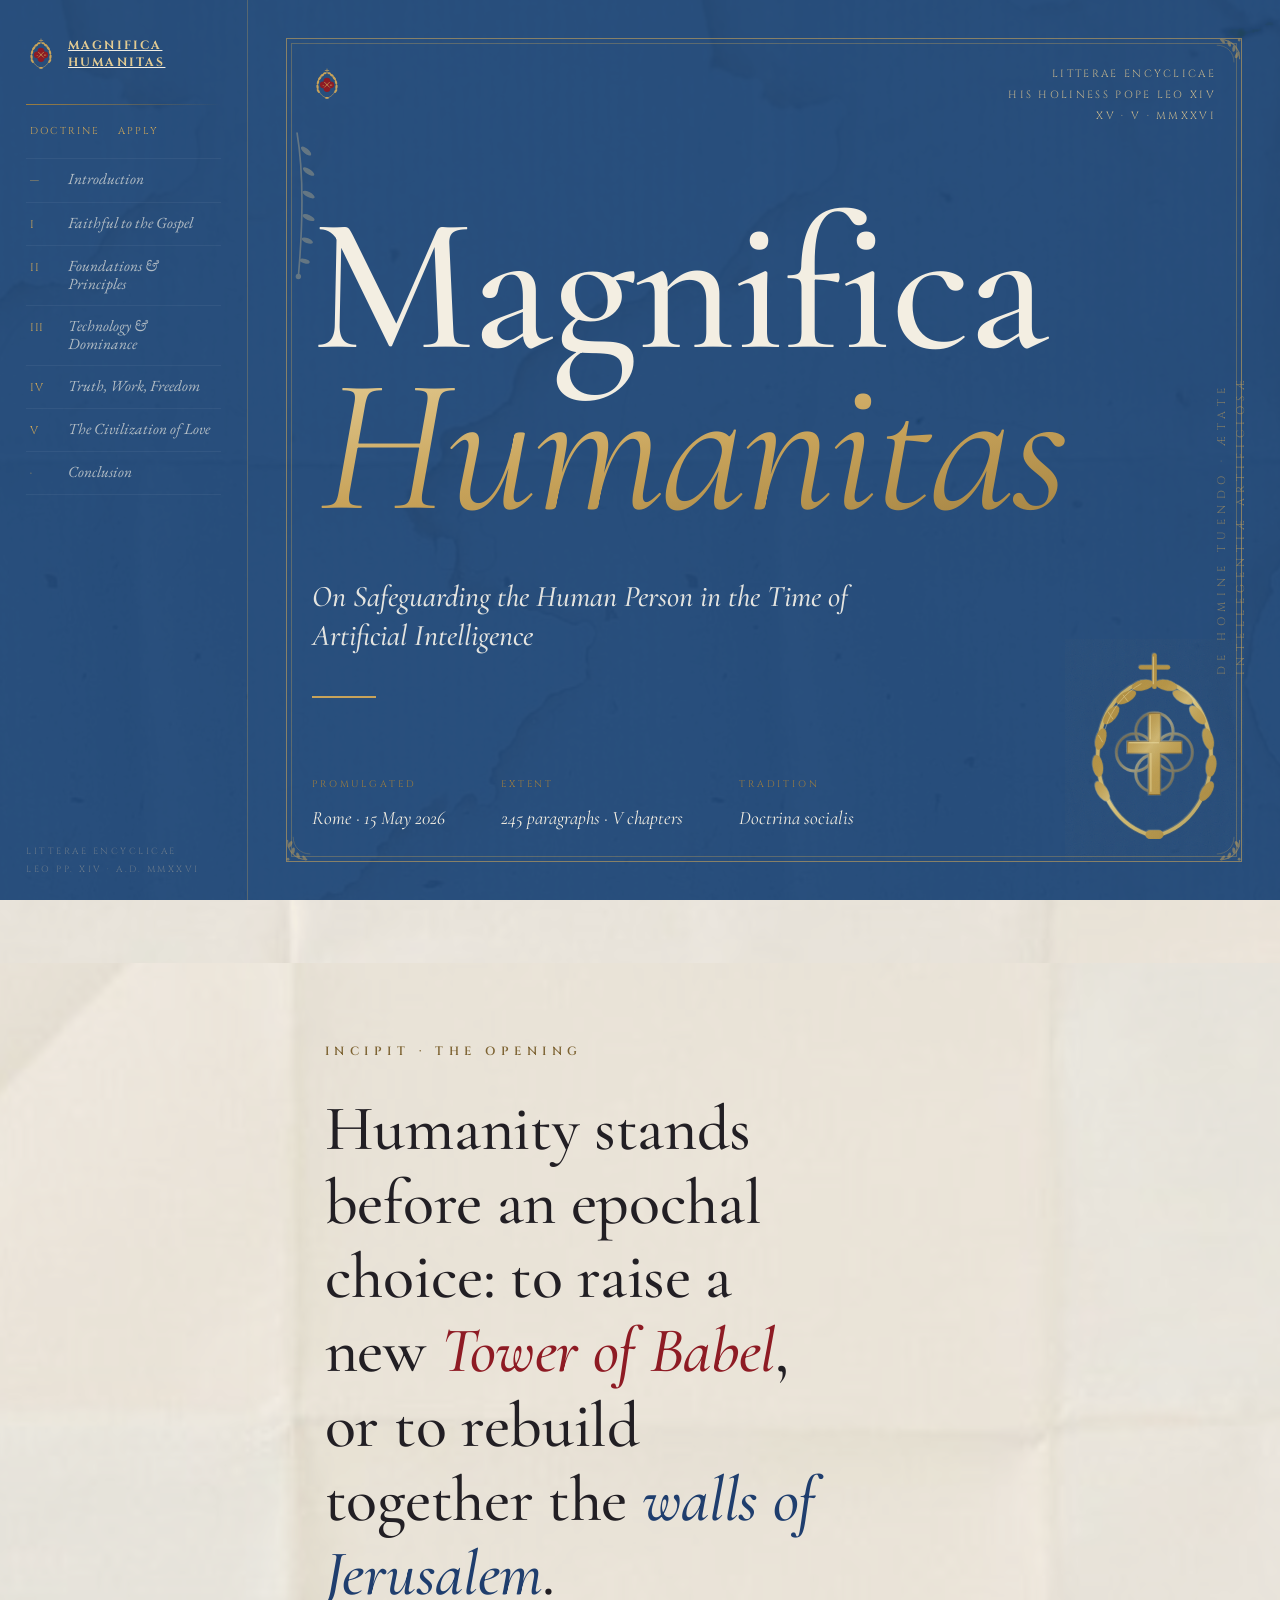
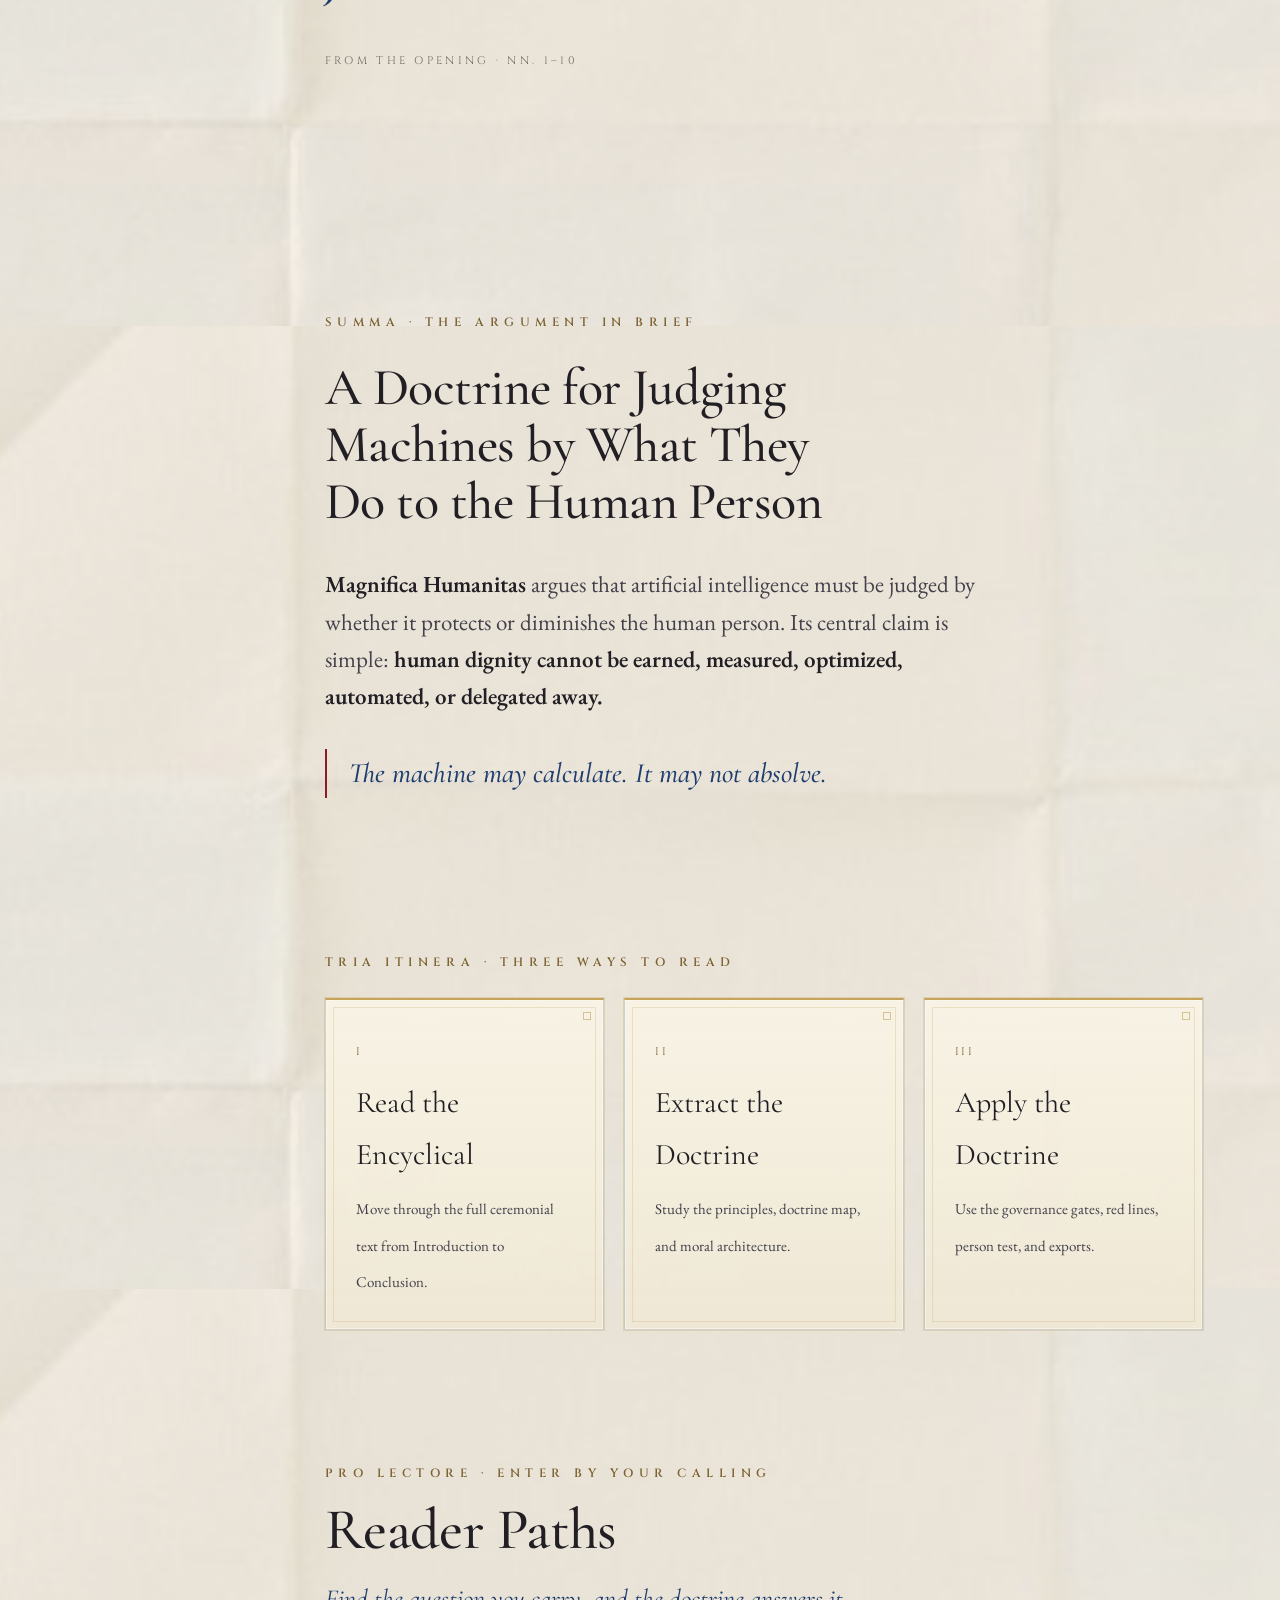
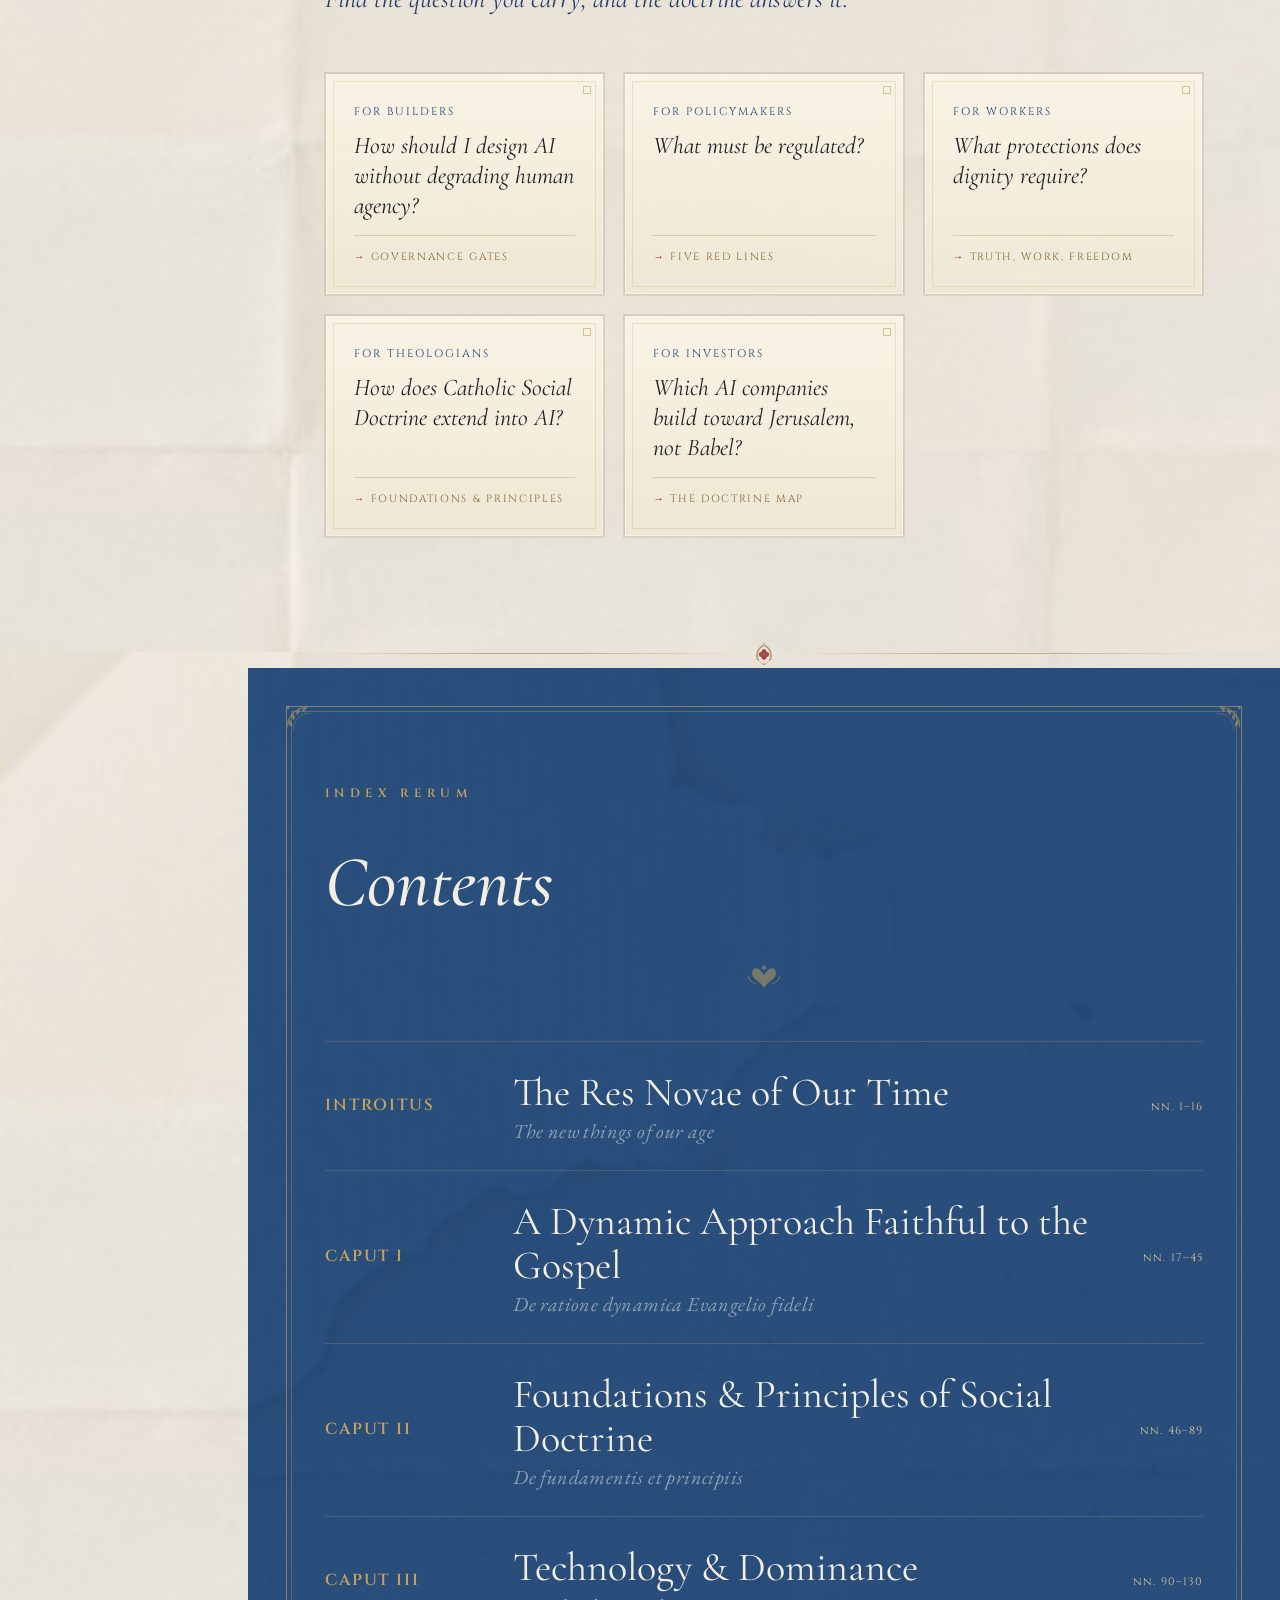
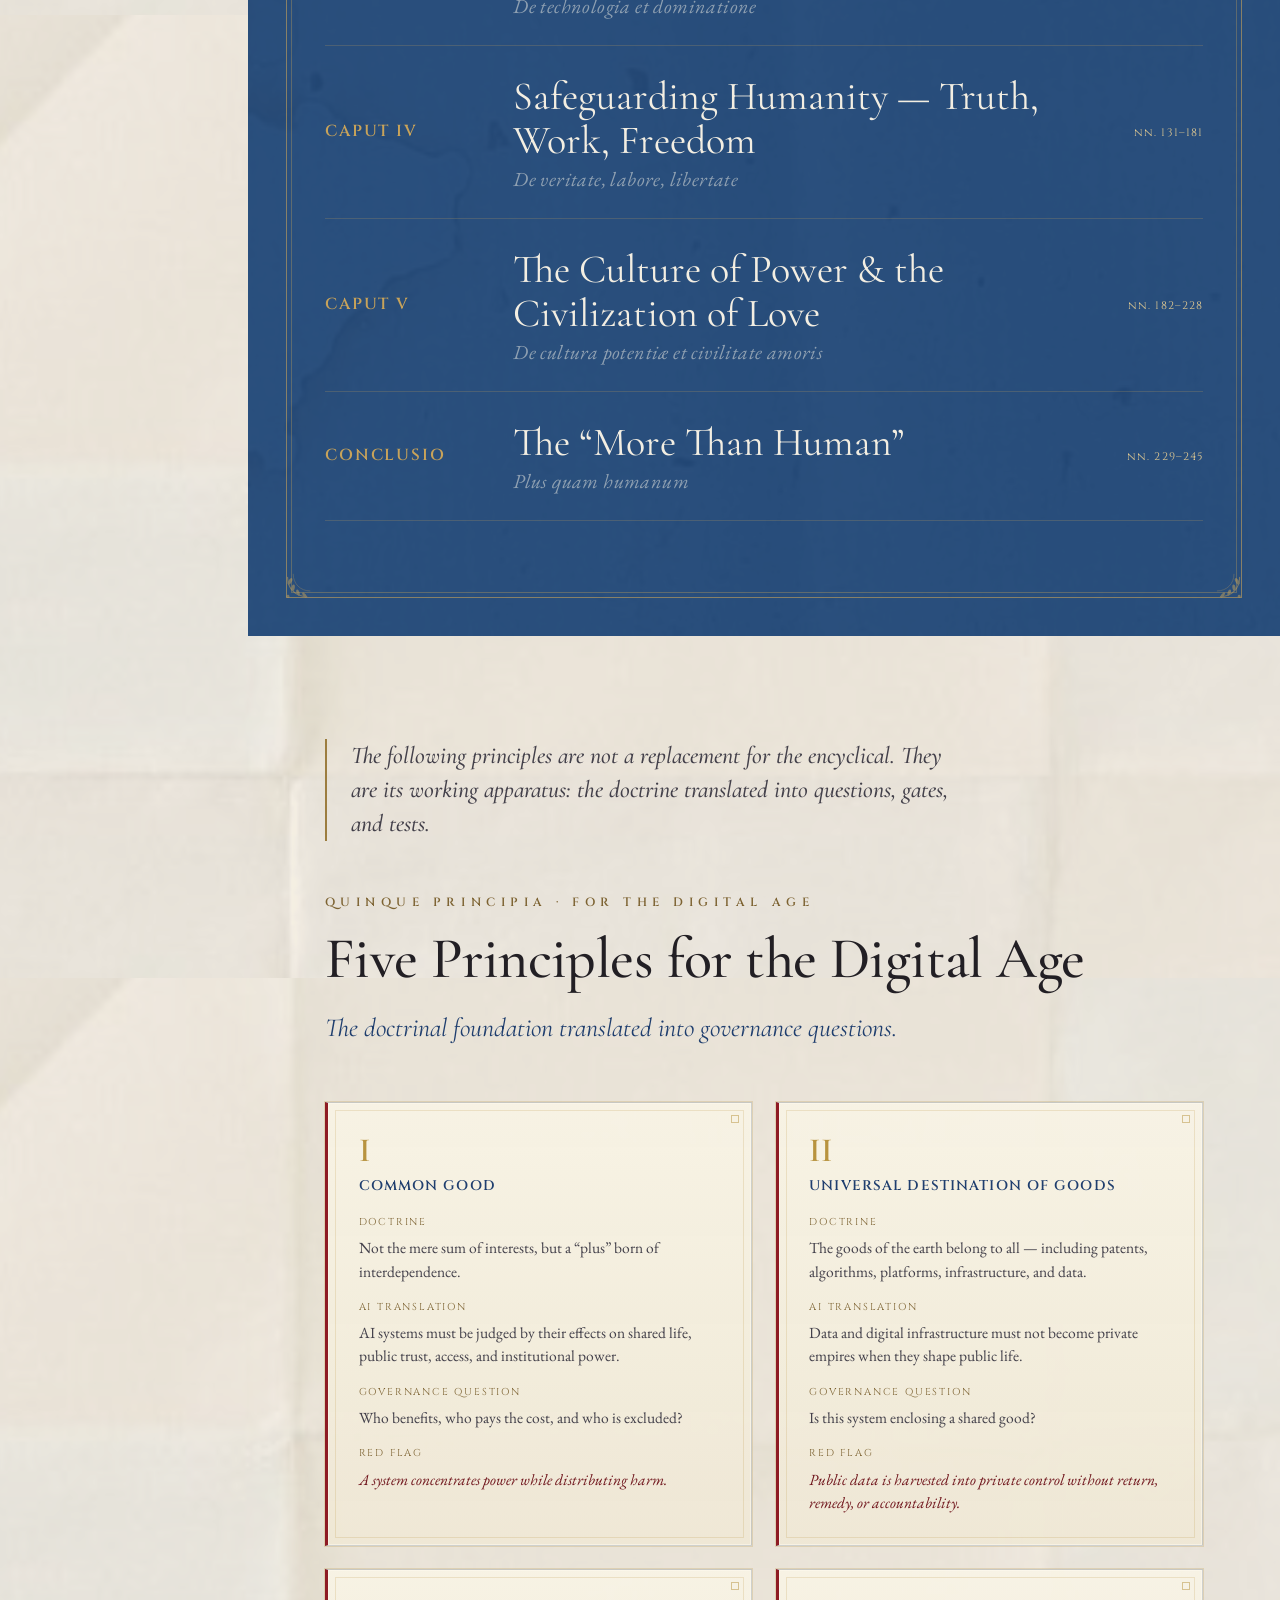
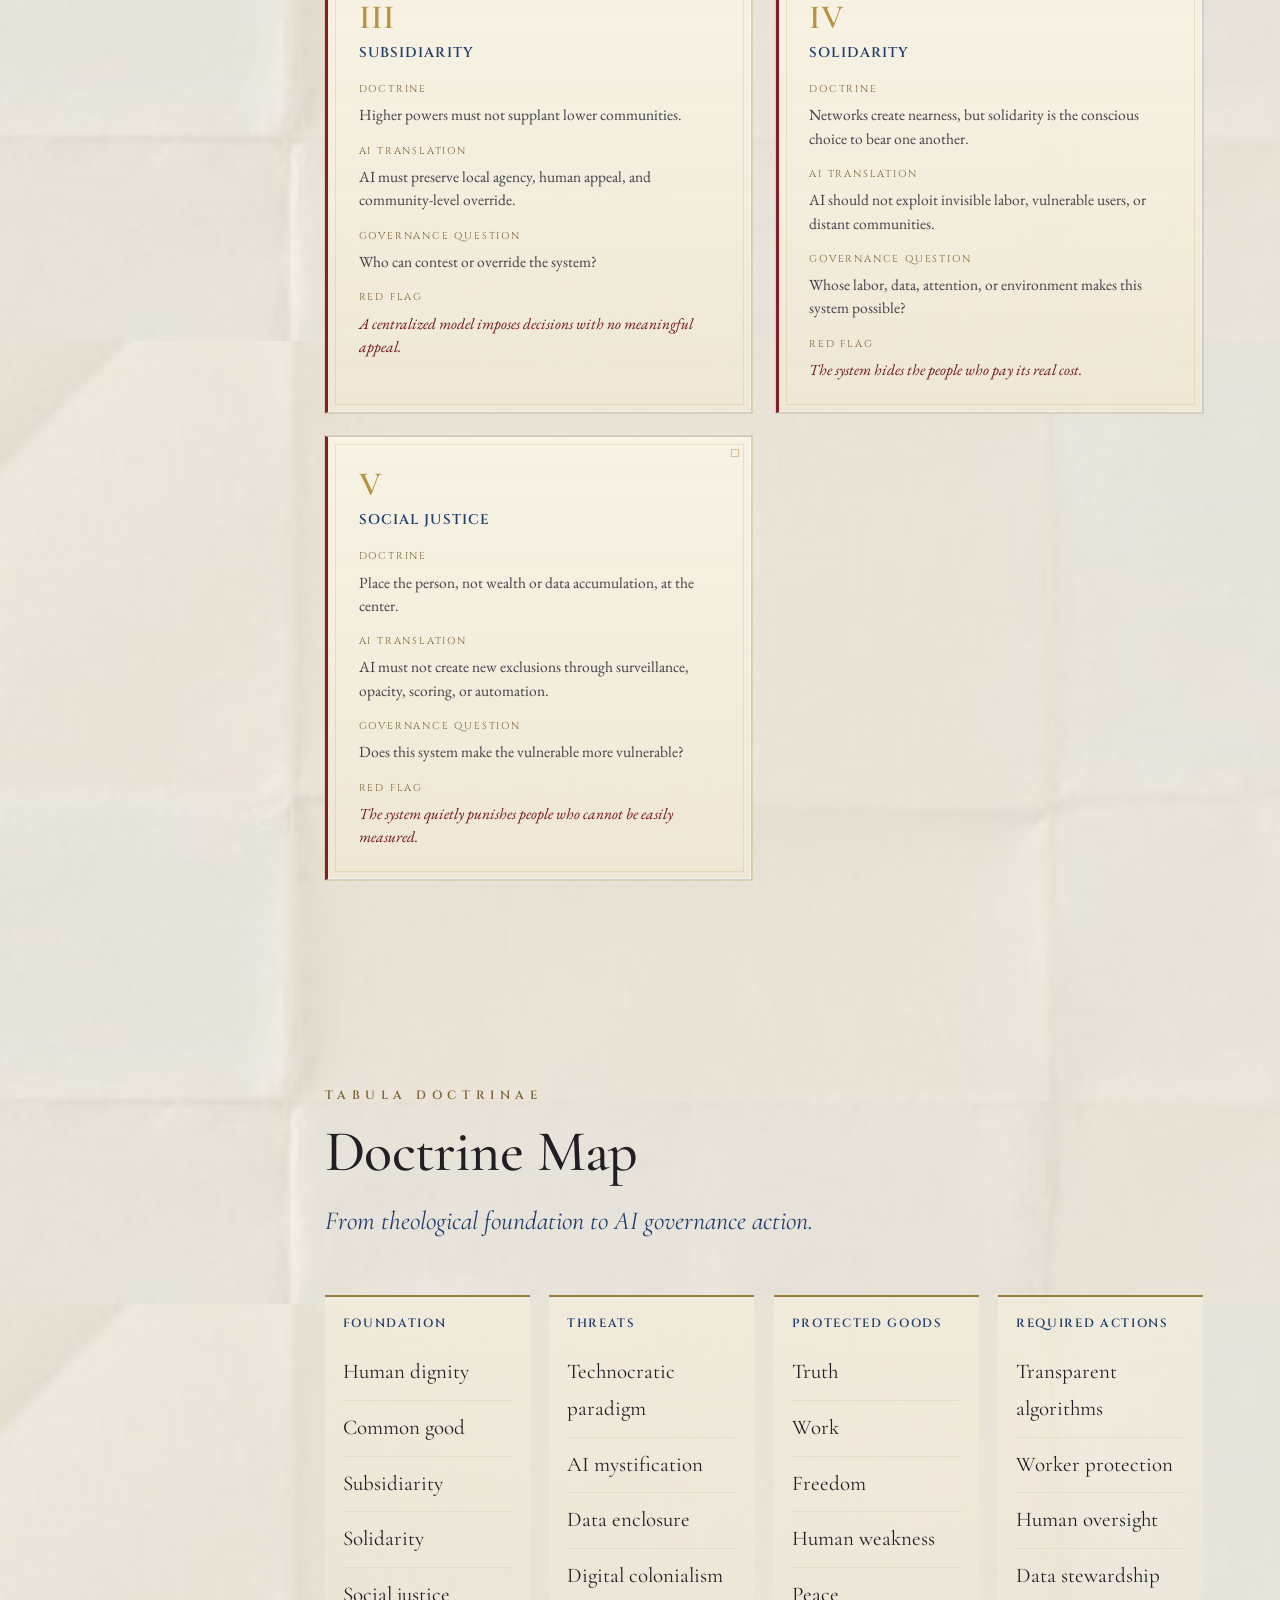
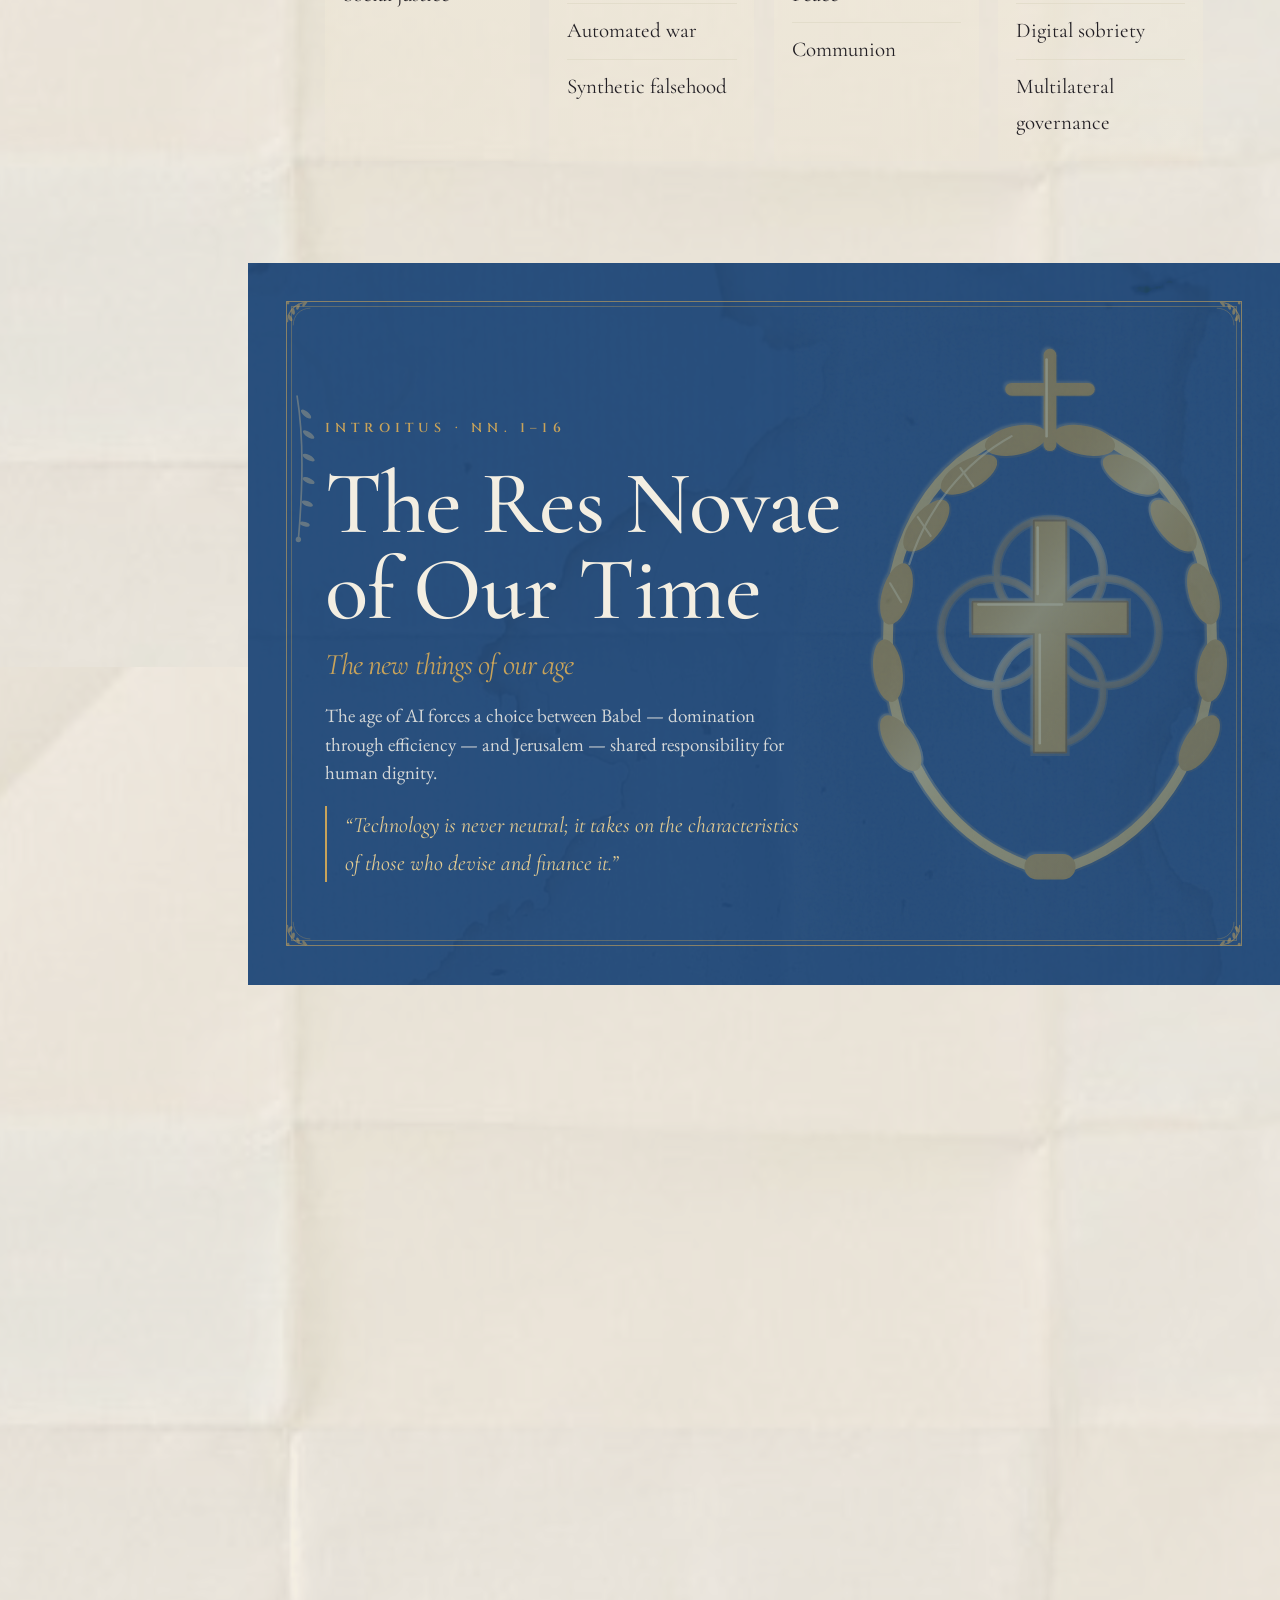
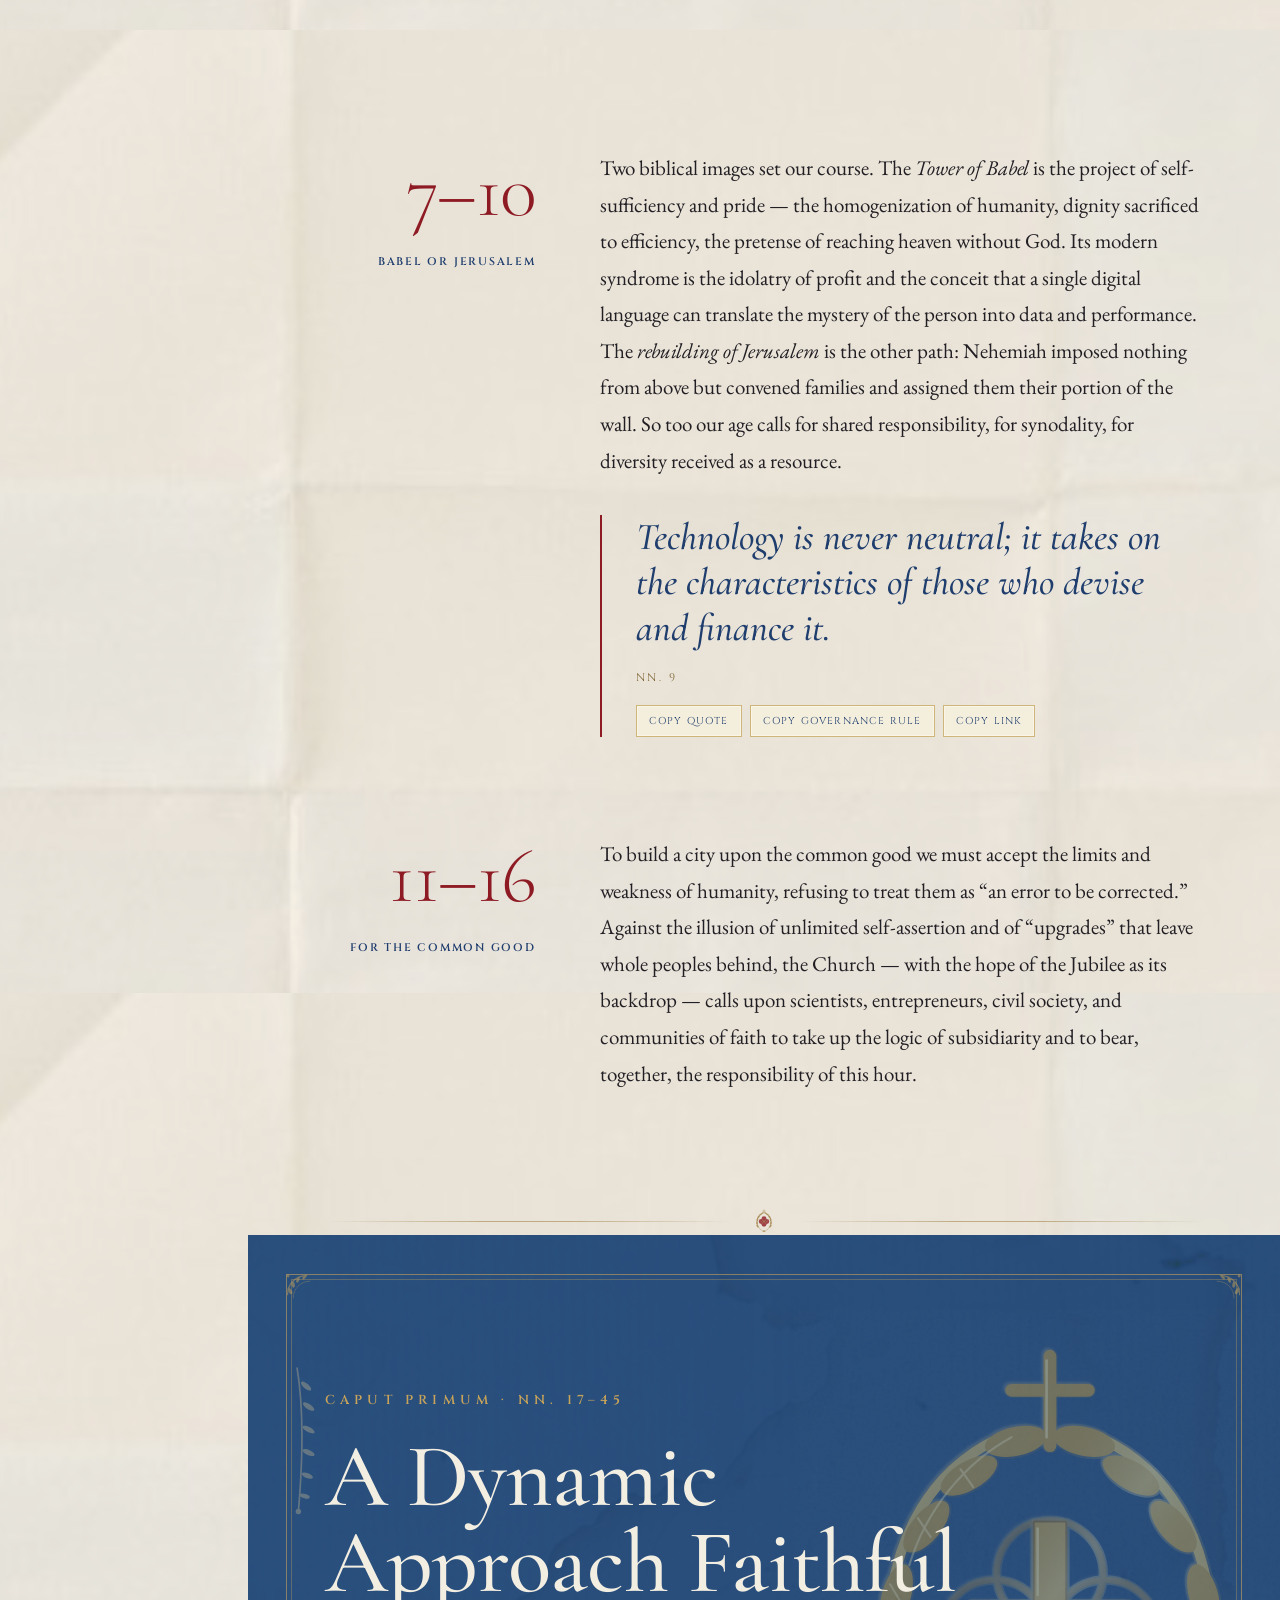
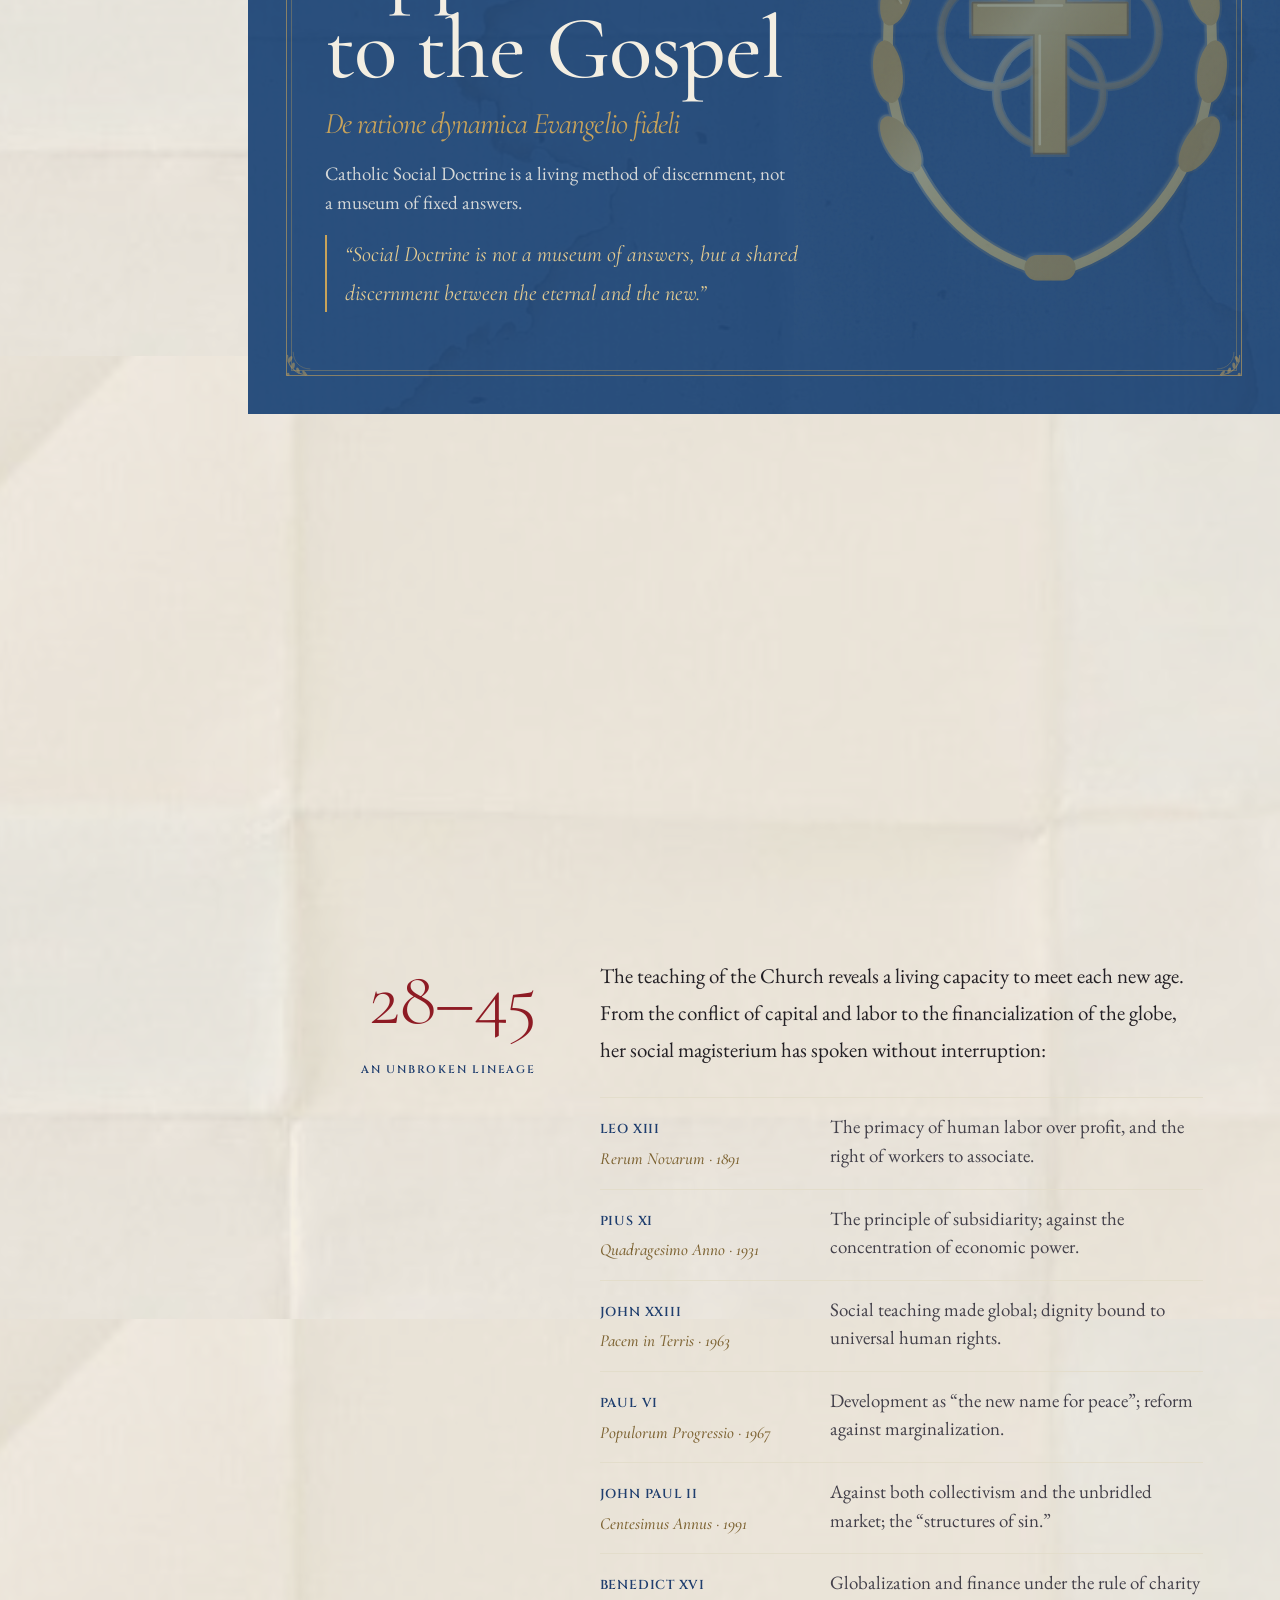
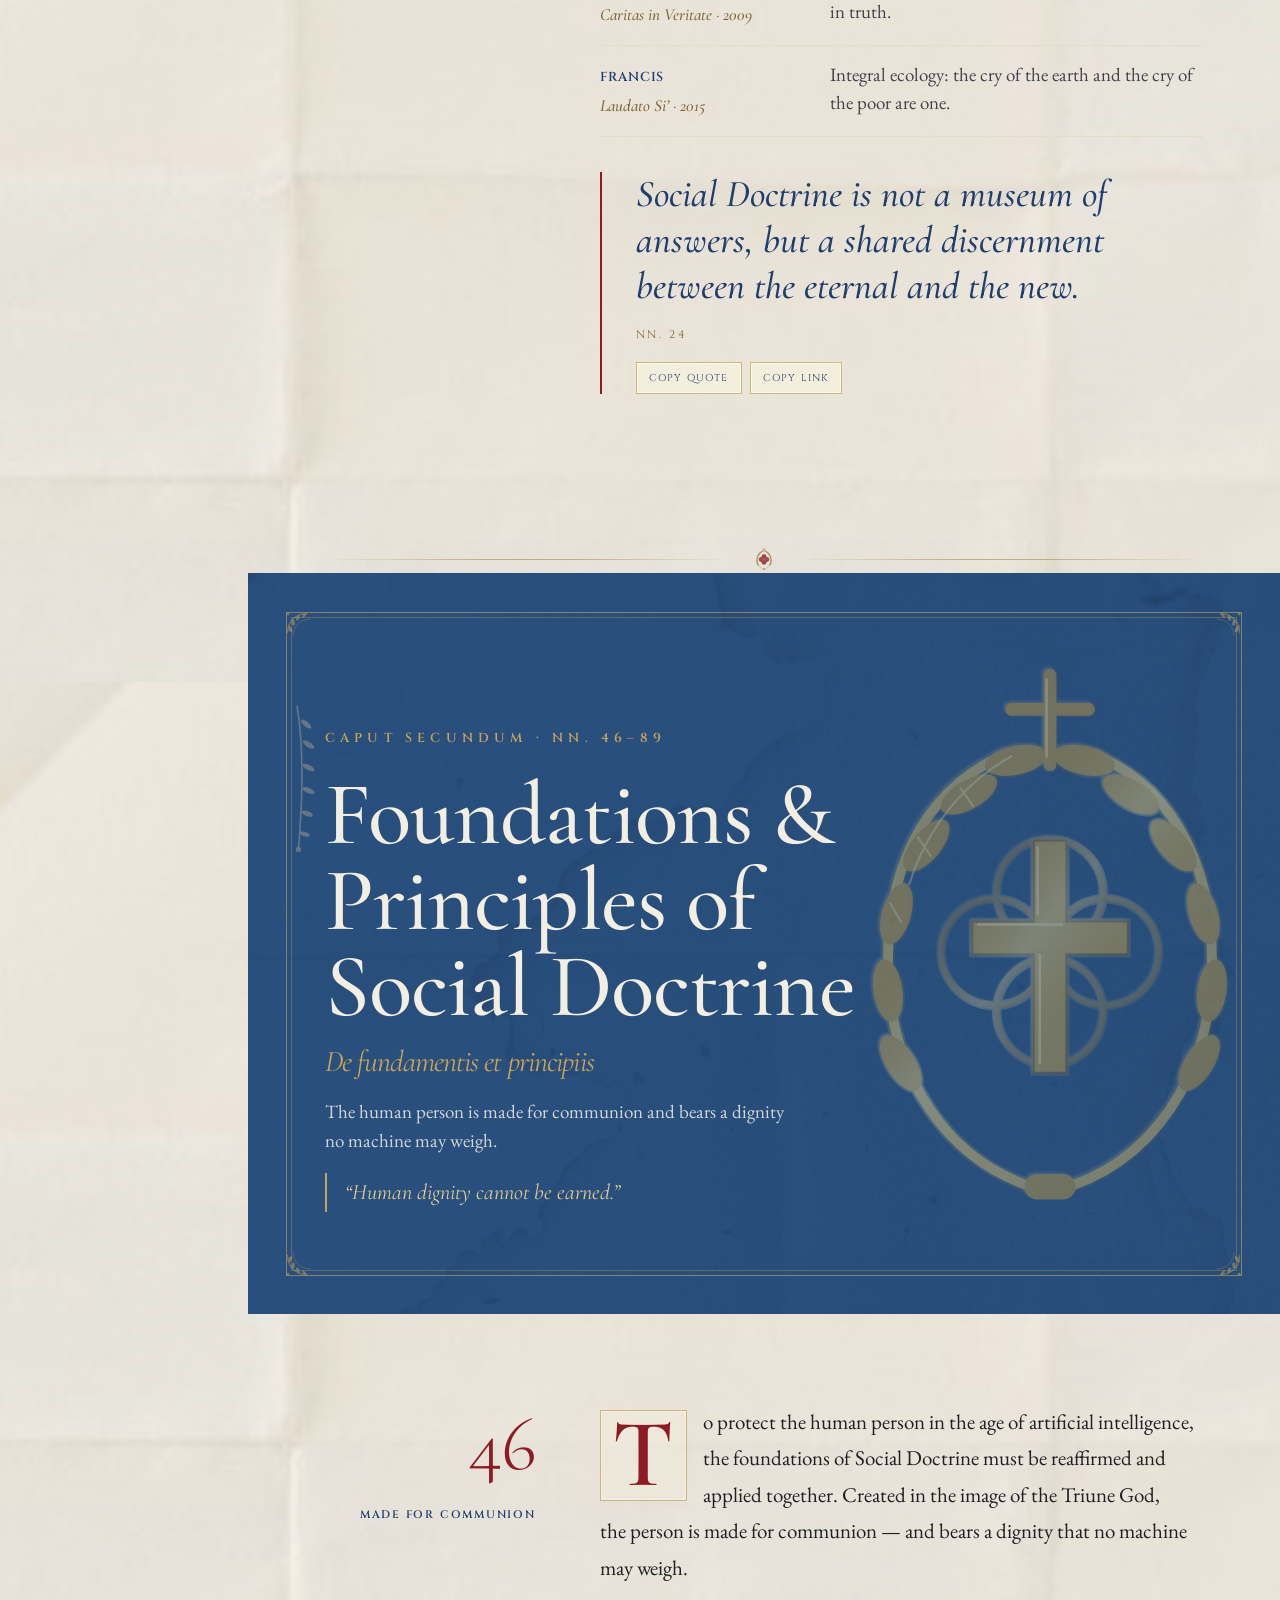
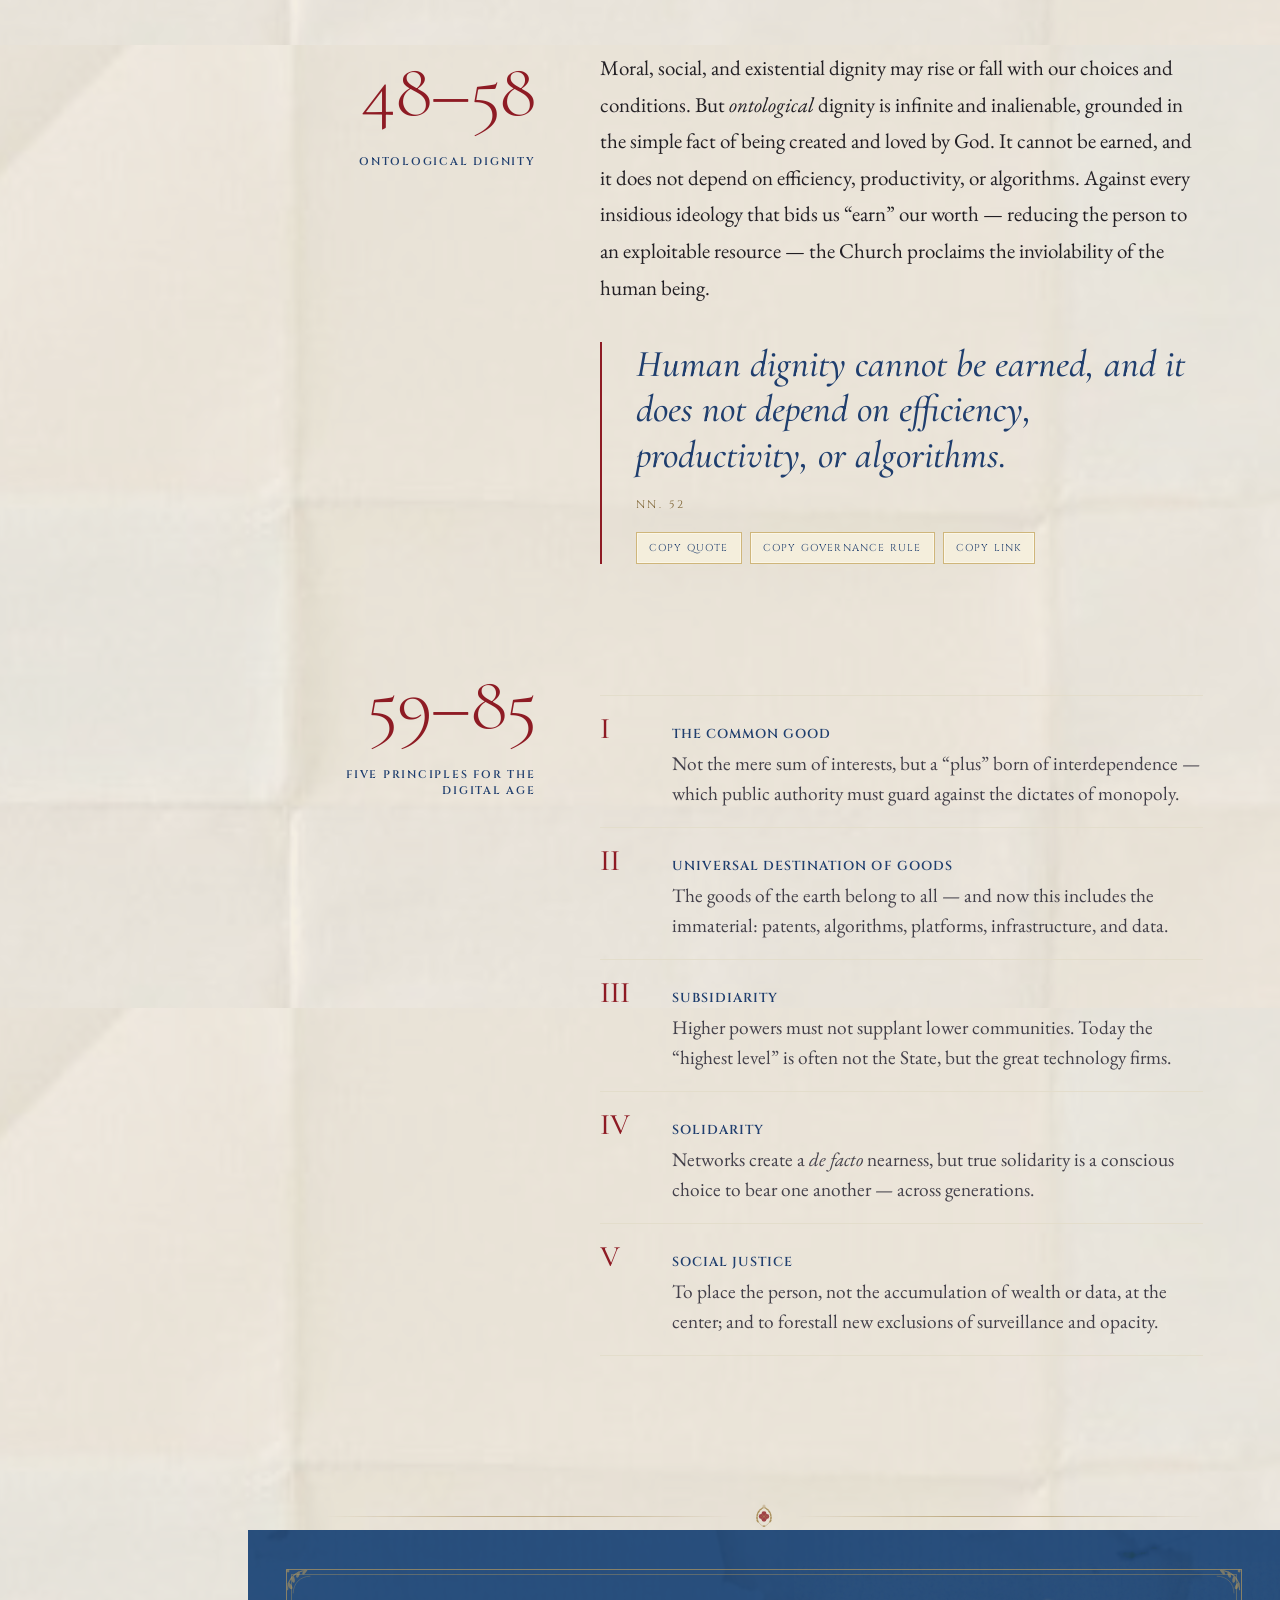
==== commit ac9bf61e: "Remove dark backing behind crest + drop emboss ghost - Strip the dark-bronze engraved-shadow layer a" ====
--- a/index.html
+++ b/index.html
@@ -15,7 +15,7 @@
 <link rel="preconnect" href="https://fonts.googleapis.com" />
 <link rel="preconnect" href="https://fonts.gstatic.com" crossorigin />
 <link href="https://fonts.googleapis.com/css2?family=Cinzel:wght@400;500;600;700&family=Cormorant+Garamond:ital,wght@0,300;0,400;0,500;0,600;1,400;1,500;1,600&family=EB+Garamond:ital,wght@0,400;0,500;0,600;1,400;1,500&display=swap" rel="stylesheet" />
-<link rel="stylesheet" href="assets/styles.css?v=20260620d" />
+<link rel="stylesheet" href="assets/styles.css?v=20260620f" />
 </head>
 <body>
 
@@ -155,8 +155,7 @@
       <svg class="band__corner band__corner--br"><use href="#orn-corner" /></svg>
       <svg class="band__sprig"><use href="#orn-sprig" /></svg>
     </div>
-    <img class="hero-crest-emboss" aria-hidden="true" alt="" src="assets/crest-emboss.svg?v=3" />
-    <img class="hero-crest-foil" aria-hidden="true" alt="" src="assets/opener-crest.svg?v=4" />
+    <img class="hero-crest-foil" aria-hidden="true" alt="" src="assets/opener-crest.svg?v=5" />
     <div class="cover__spine">De Homine Tuendo · Ætate Intellegentiæ Artificiosæ</div>
     <div class="cover__top">
       <span class="mark"><svg style="color:var(--gold)" aria-hidden="true"><use href="#crest" /></svg></span>
--- a/assets/styles.css
+++ b/assets/styles.css
@@ -210,7 +210,7 @@
   content: ""; position: absolute;
   top: 50%; right: clamp(-48px,-2vw,28px); transform: translateY(-50%);
   width: clamp(300px,40vw,600px); aspect-ratio: 120 / 148;
-  background: url("opener-crest.svg?v=4") center / contain no-repeat;
+  background: url("opener-crest.svg?v=5") center / contain no-repeat;
   opacity: .5;
 }
 
@@ -283,10 +283,8 @@
   color: rgba(200,163,90,.55); z-index: 3;
 }
 
-/* two-layer cover crest: subtle blue emboss (atmosphere) + antique-gold
-   foil seal lower-right (intentional medallion, clear of the title) */
-.cover .hero-crest-emboss { position: absolute; z-index: 1; pointer-events: none;
-  right: -8%; bottom: -14%; width: clamp(440px,56vw,820px); height: auto; opacity: .12; }
+/* cover crest: a single antique-gold foil seal lower-right (clean gold,
+   no dark backing, intentional medallion, clear of the title) */
 .cover .hero-crest-foil { position: absolute; z-index: 1; pointer-events: none;
   right: 3.5%; bottom: 4.5%; width: clamp(140px,14vw,224px); height: auto; opacity: .95; }
 
@@ -596,7 +594,7 @@
    PRINT — ink on paper, chapter per page
    ============================================================ */
 @media print {
-  .rail, .topbar, .watermark, .hero-crest-emboss, .hero-crest-foil, .cover__spine, .divide { display: none !important; }
+  .rail, .topbar, .watermark, .hero-crest-foil, .cover__spine, .divide { display: none !important; }
   html { scroll-behavior: auto; }
   html.js .reveal { opacity: 1 !important; transform: none !important; transition: none !important; }
 
@@ -676,6 +674,5 @@
   .gate__body { padding-left: clamp(20px,6vw,40px); }
   .verdict { grid-template-columns: 1fr; gap: 4px; }
   /* cover crest: keep clear of the title, no overflow */
-  .cover .hero-crest-emboss { opacity: .08; width: 86vw; right: -28vw; bottom: -8vw; }
   .cover .hero-crest-foil { width: 34vw; right: 6vw; bottom: 7vw; }
 }
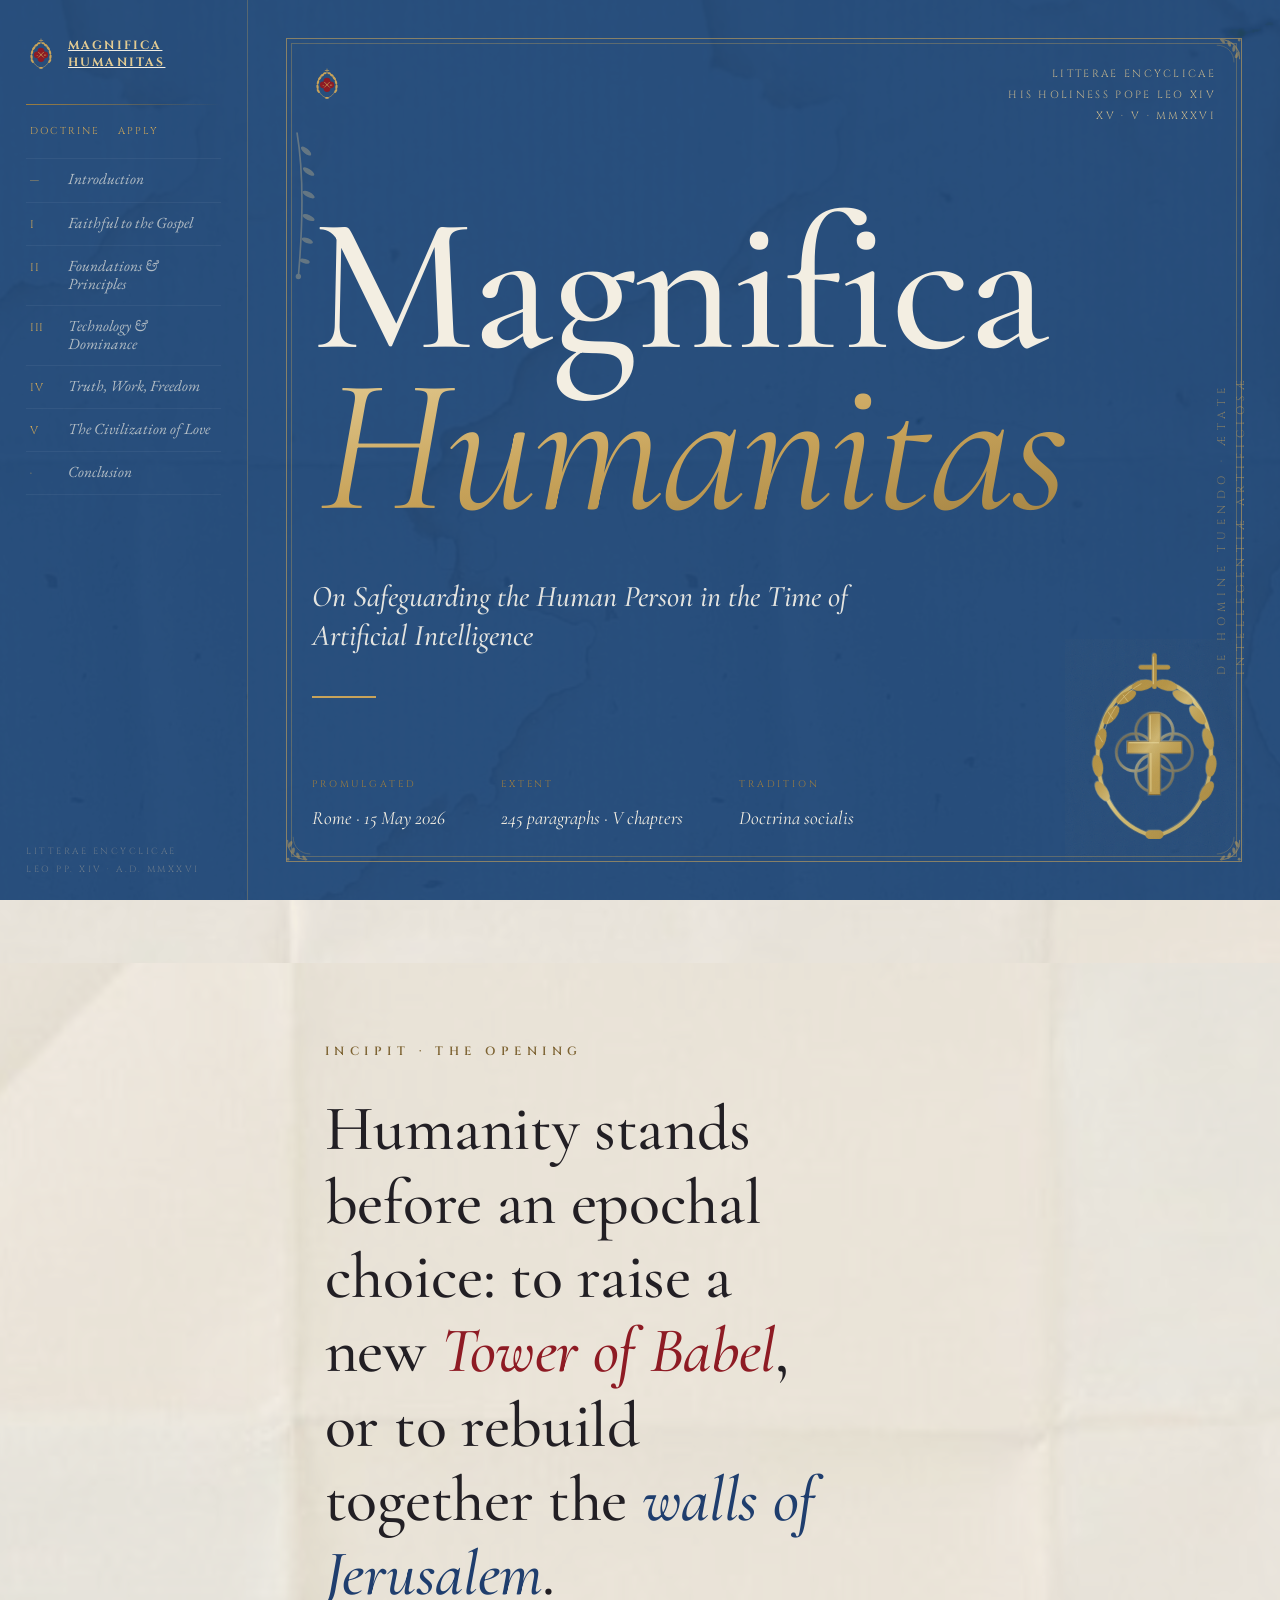
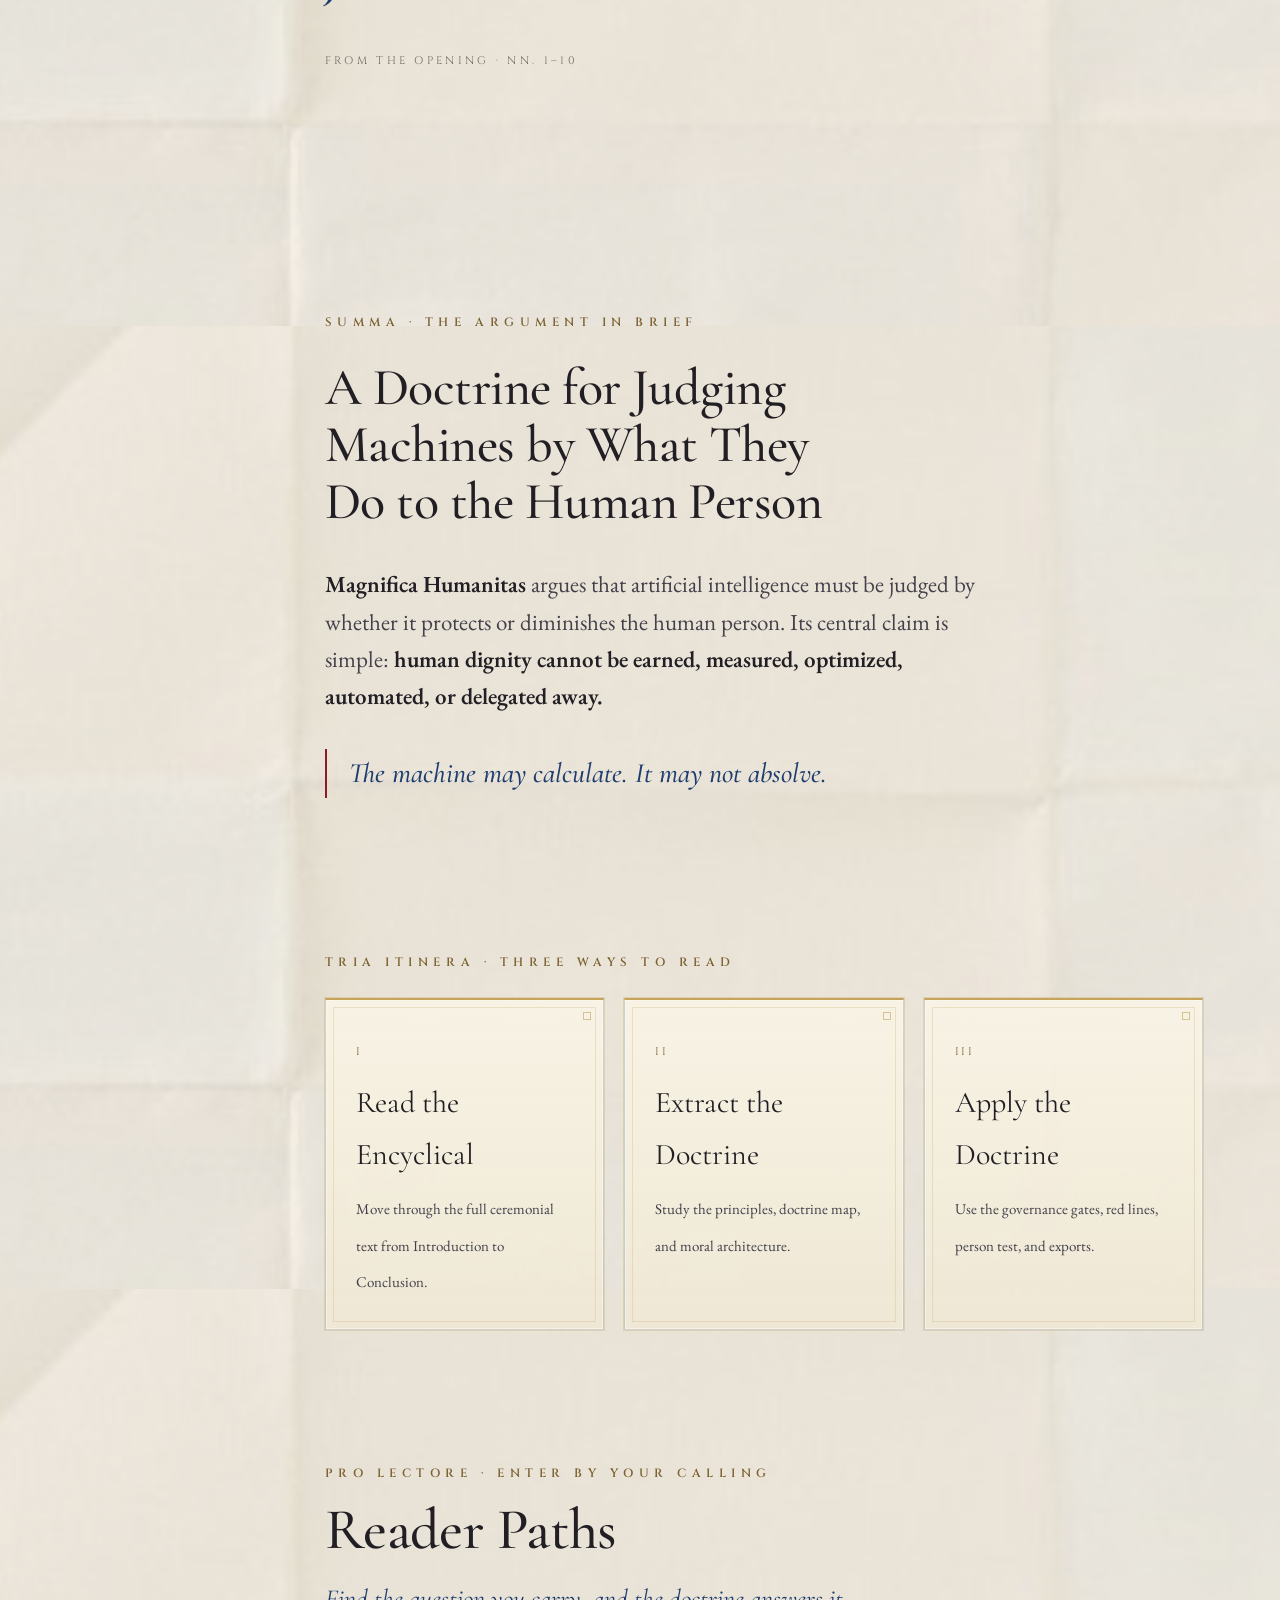
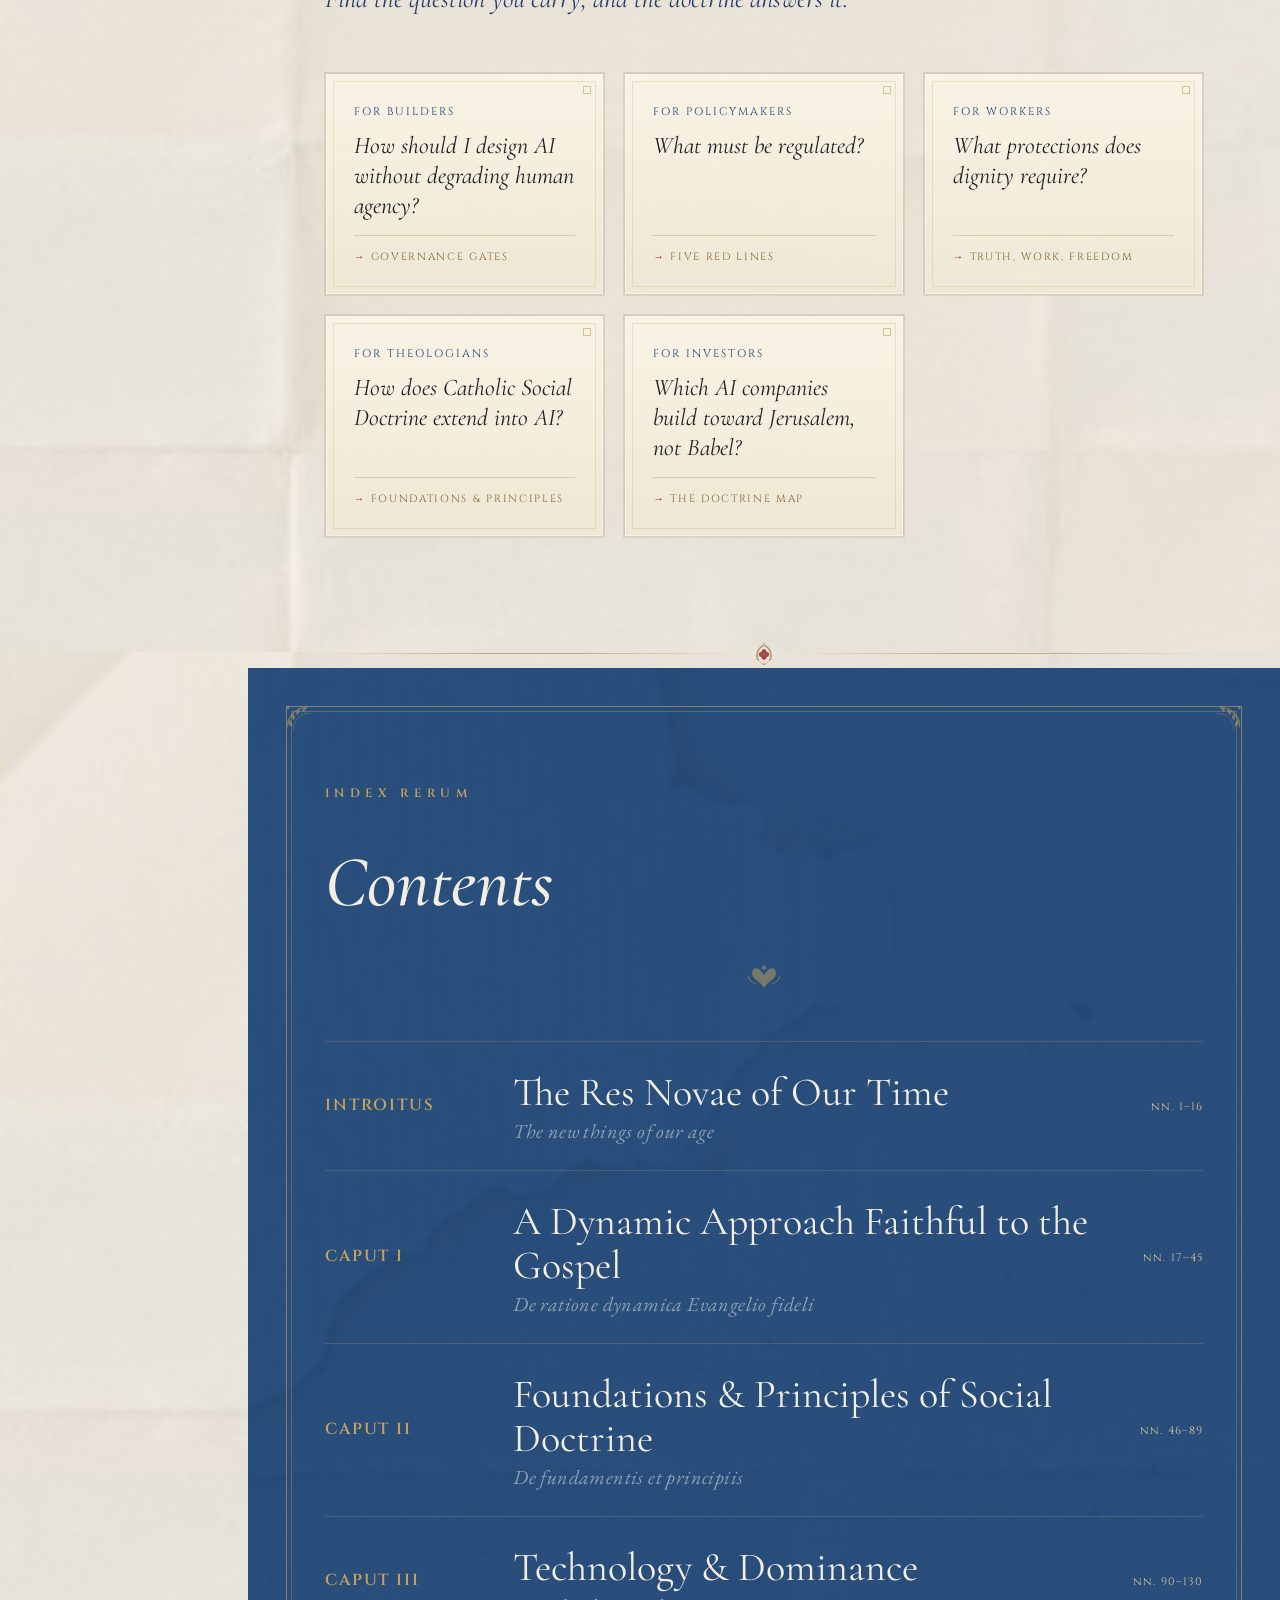
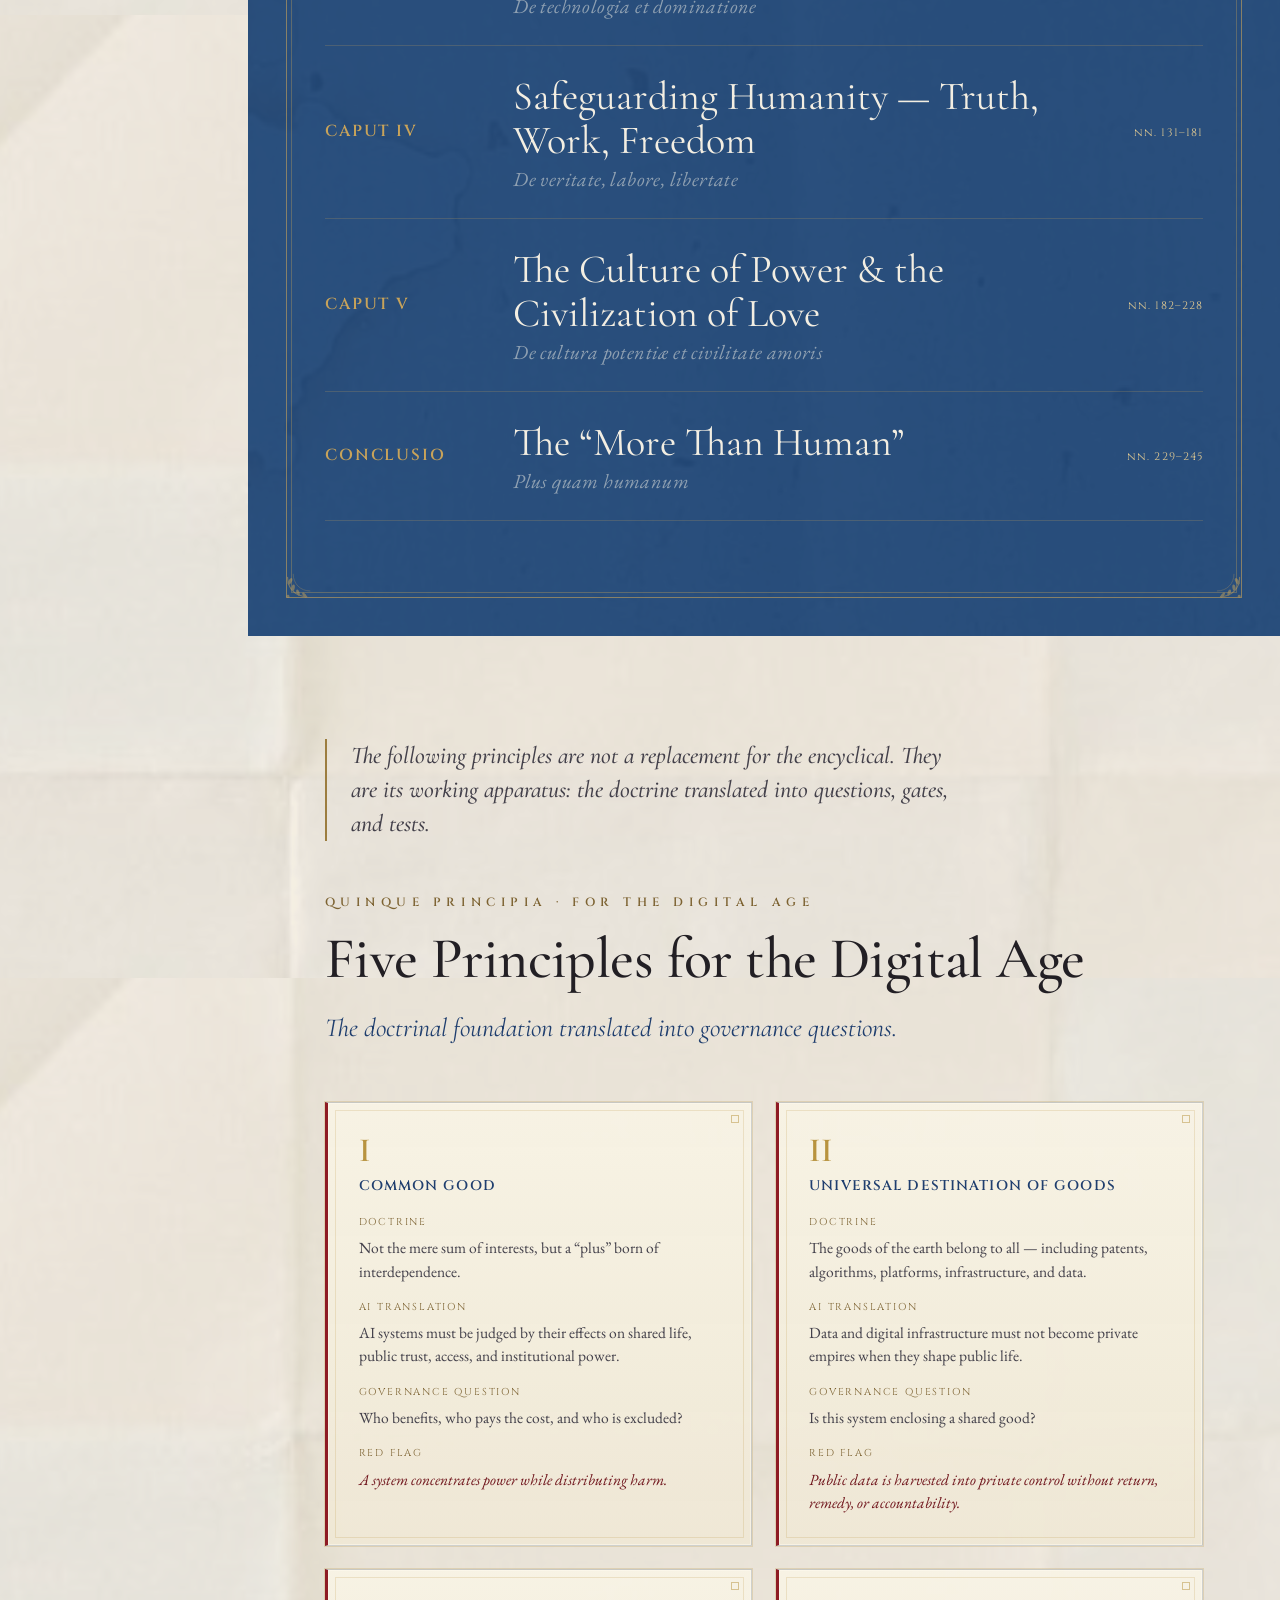
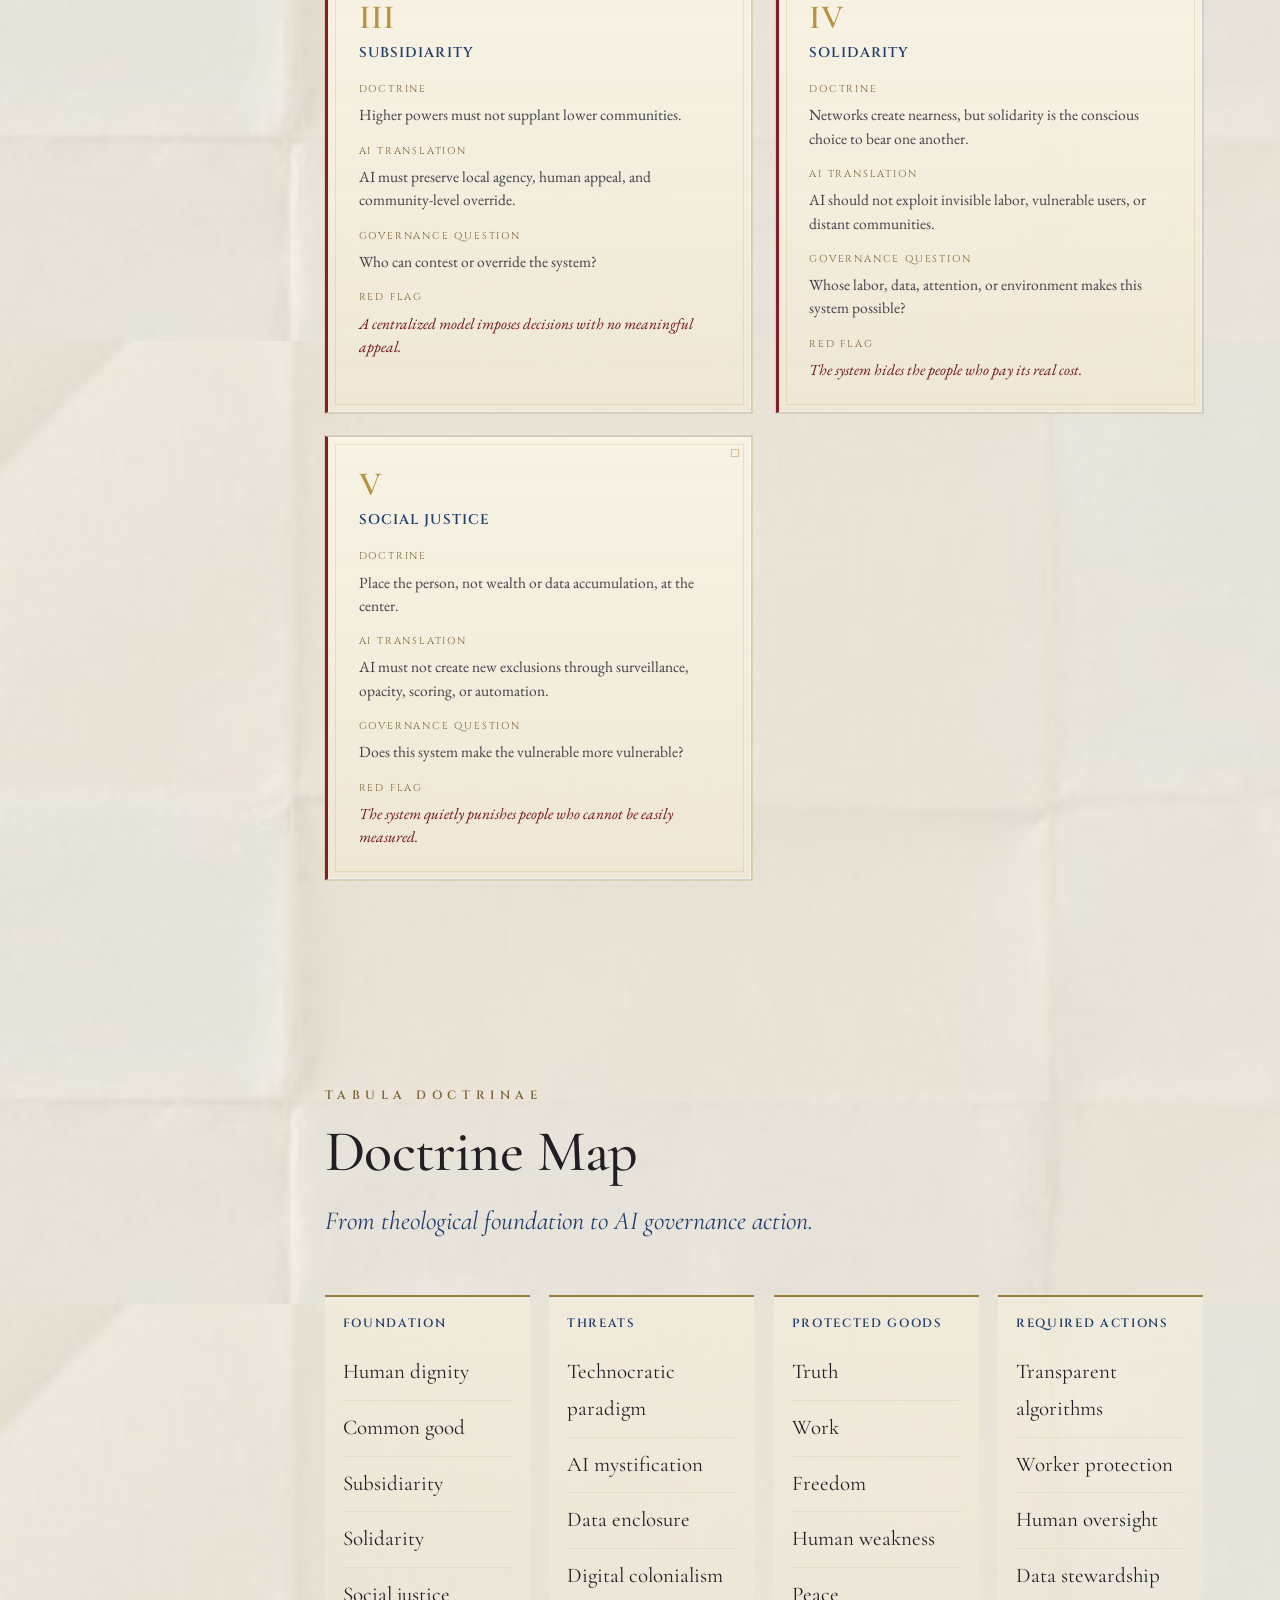
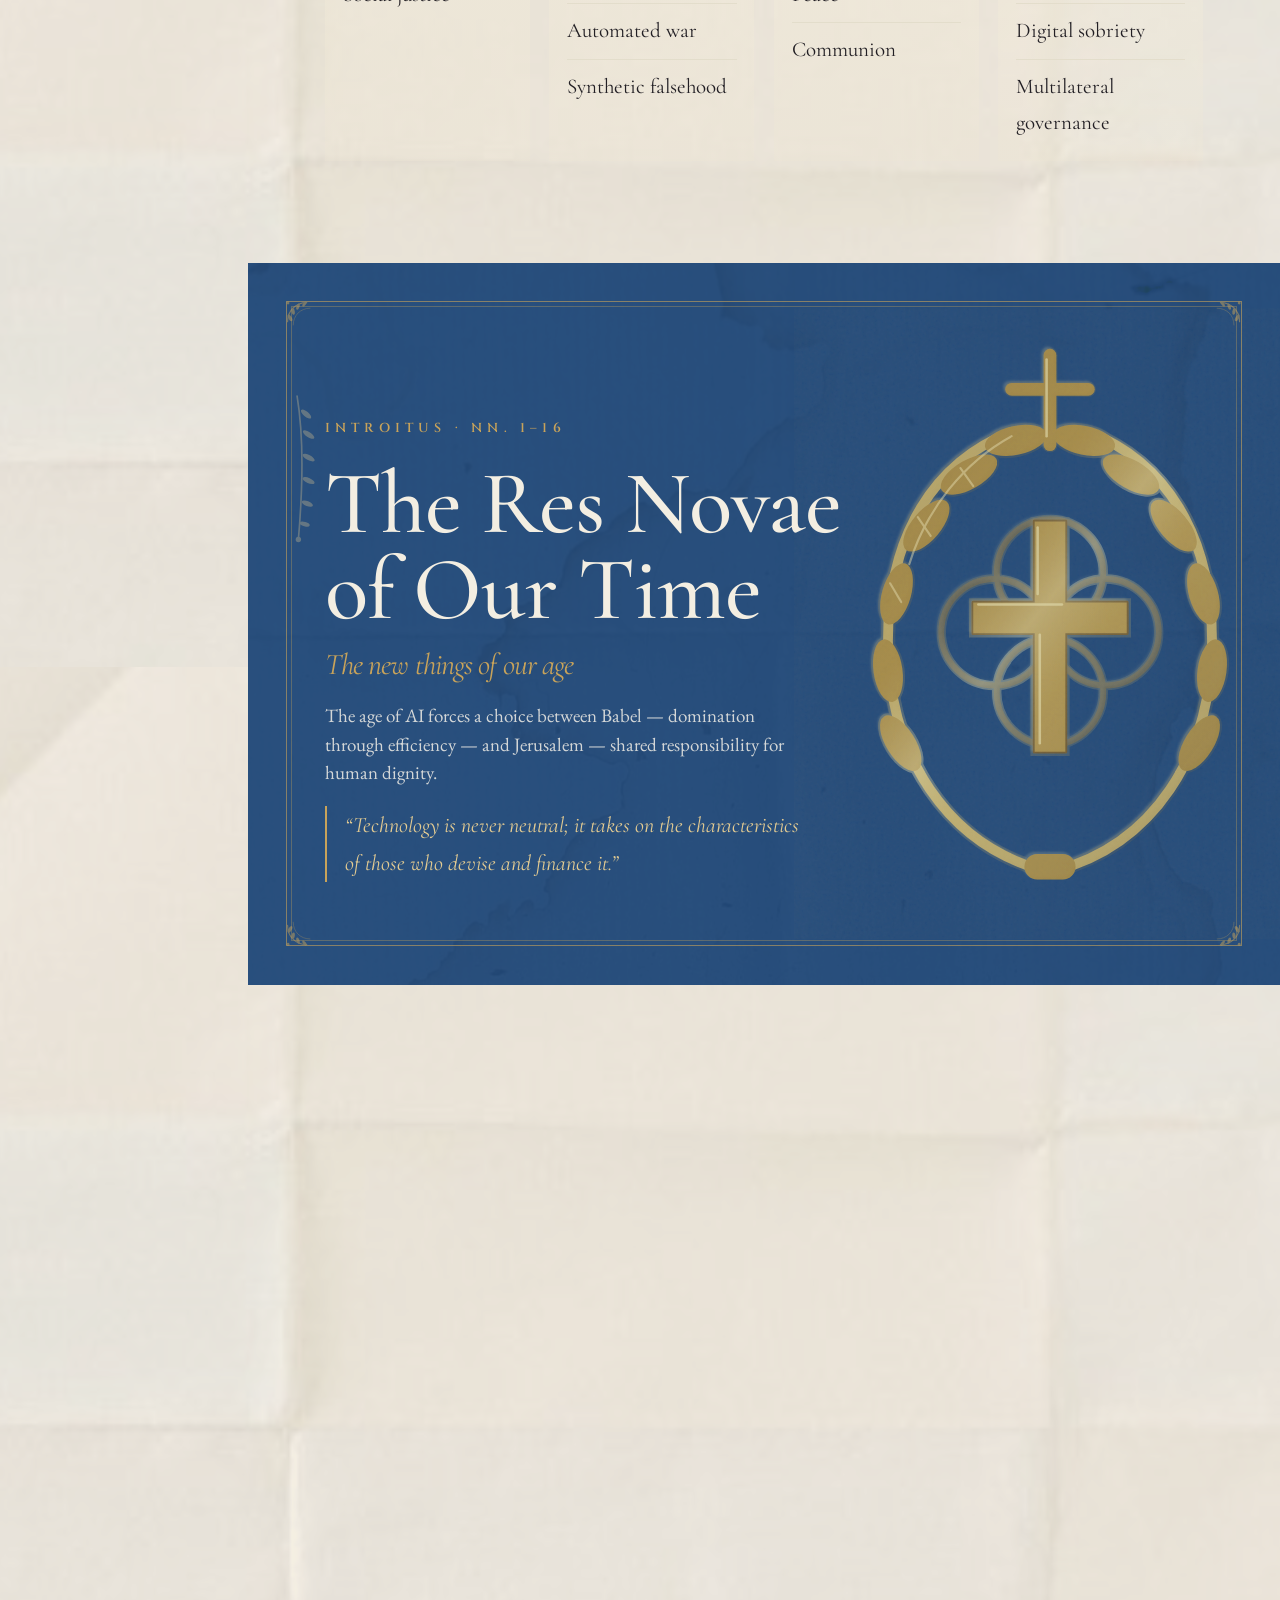
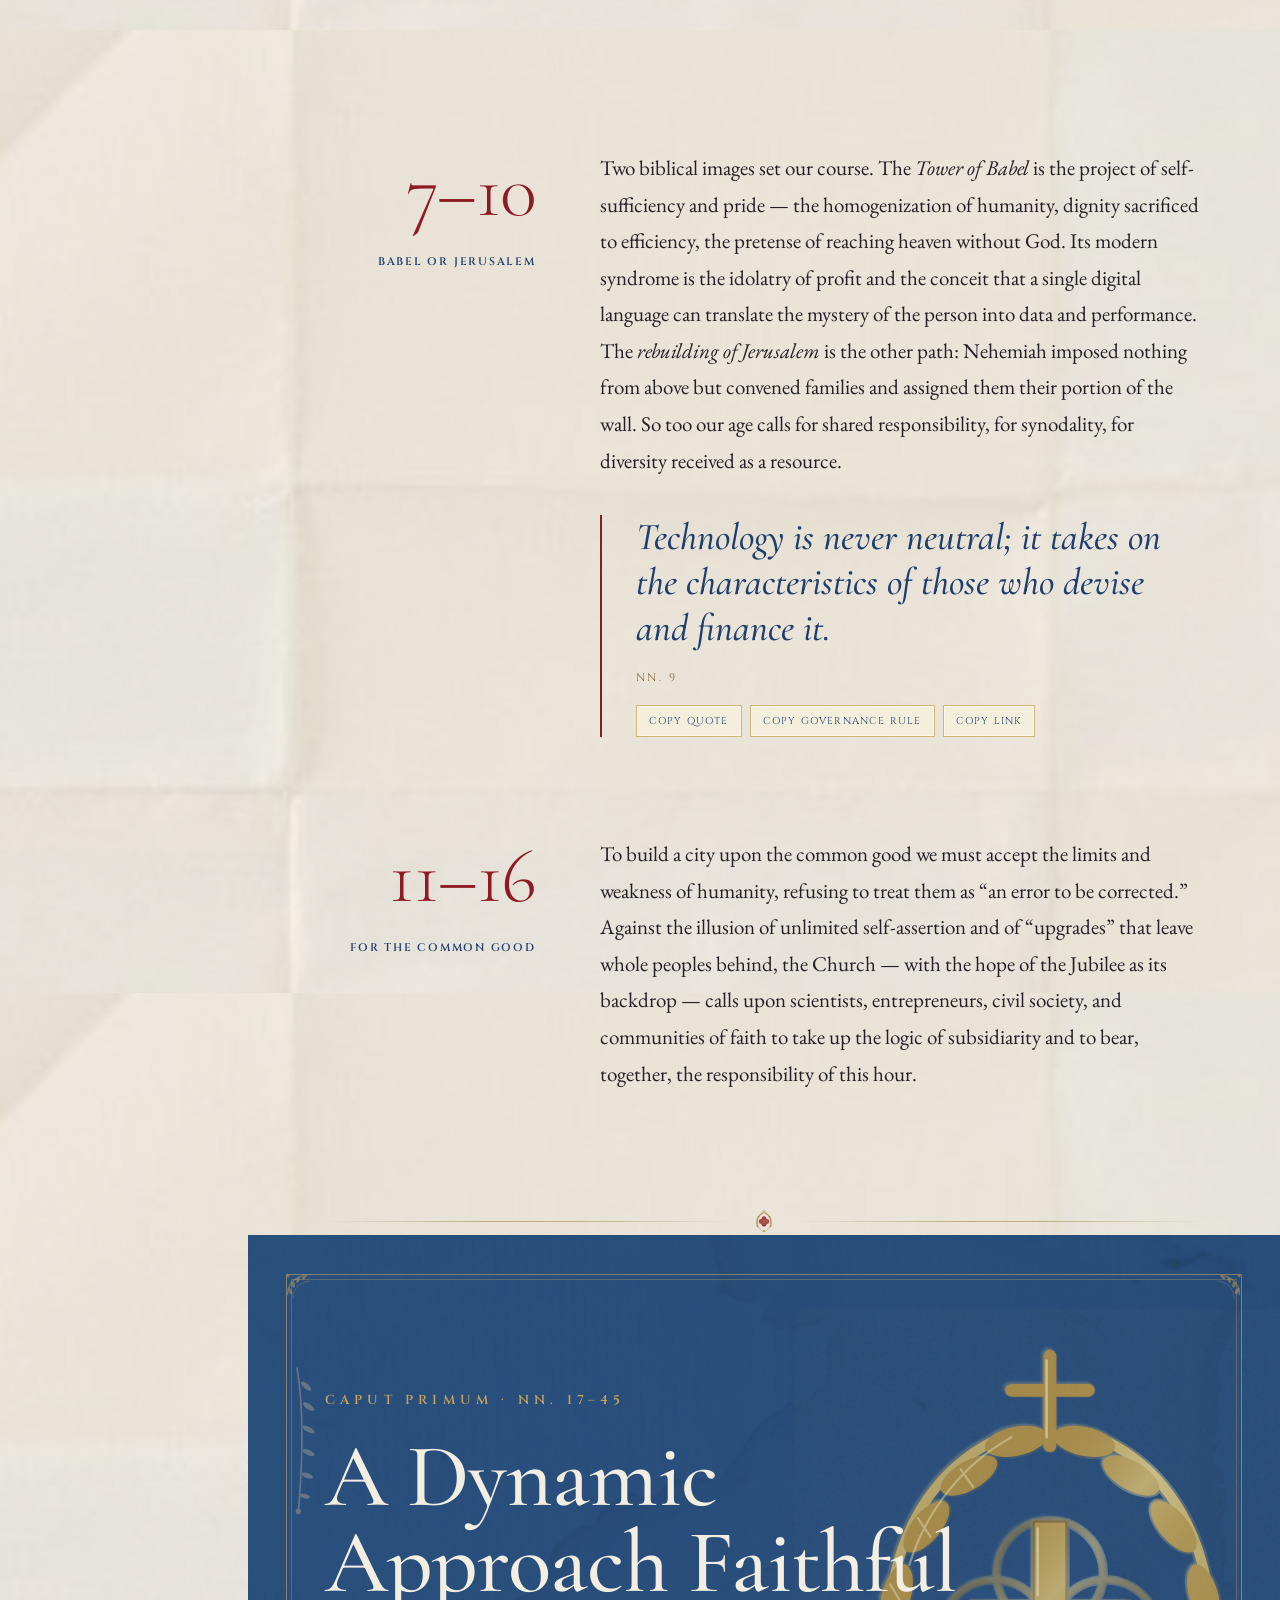
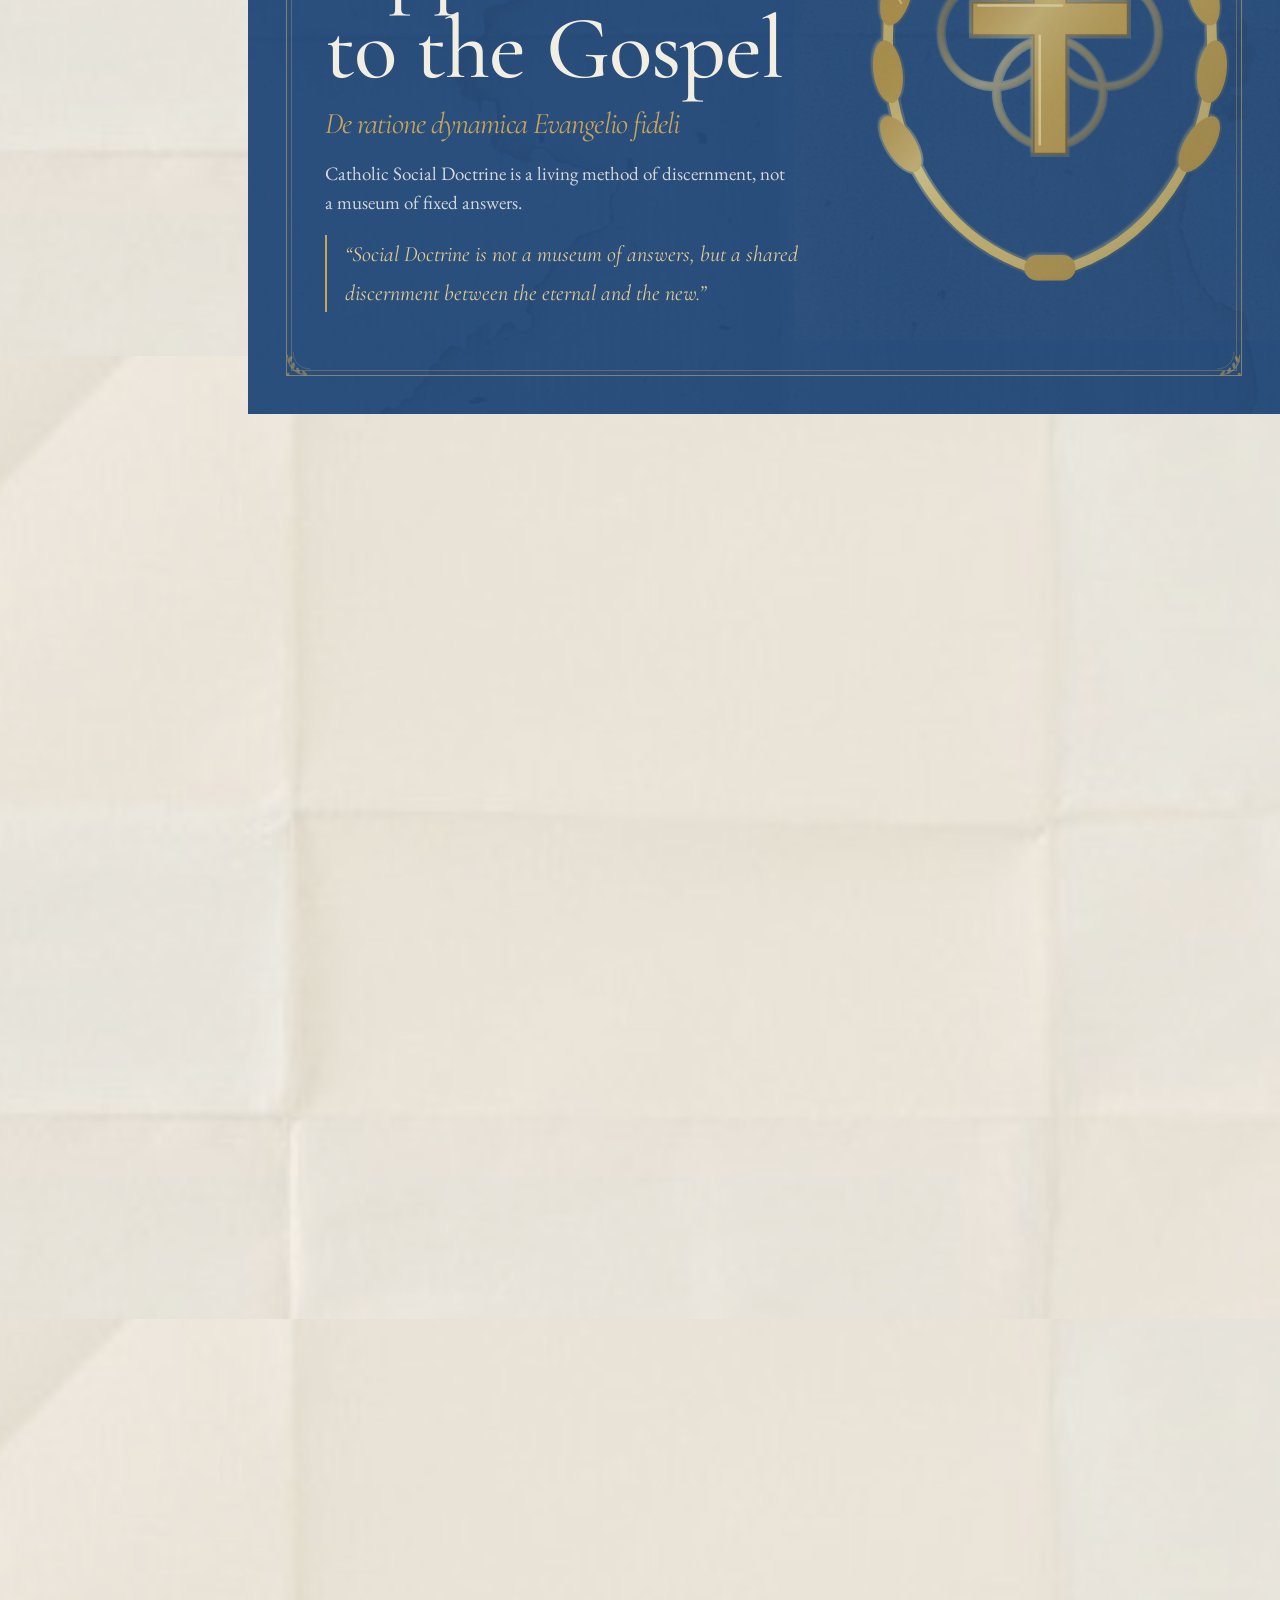
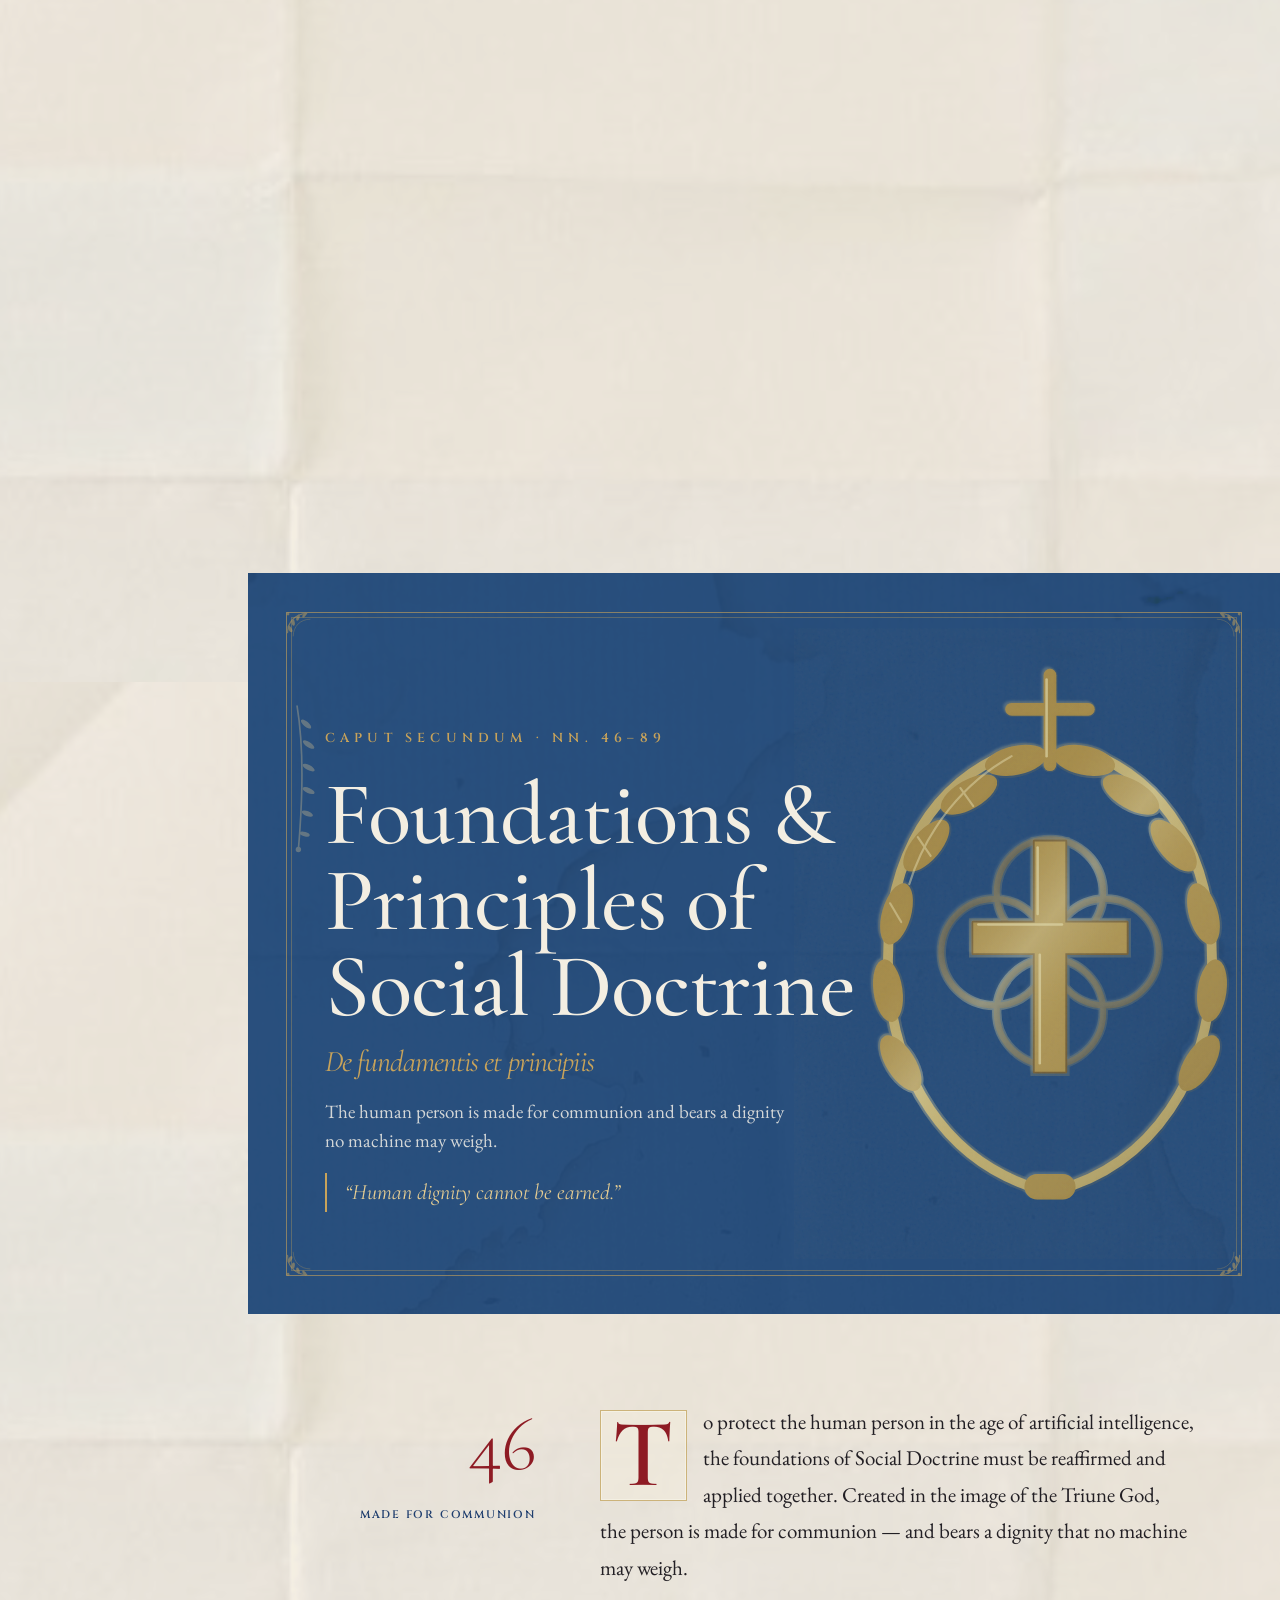
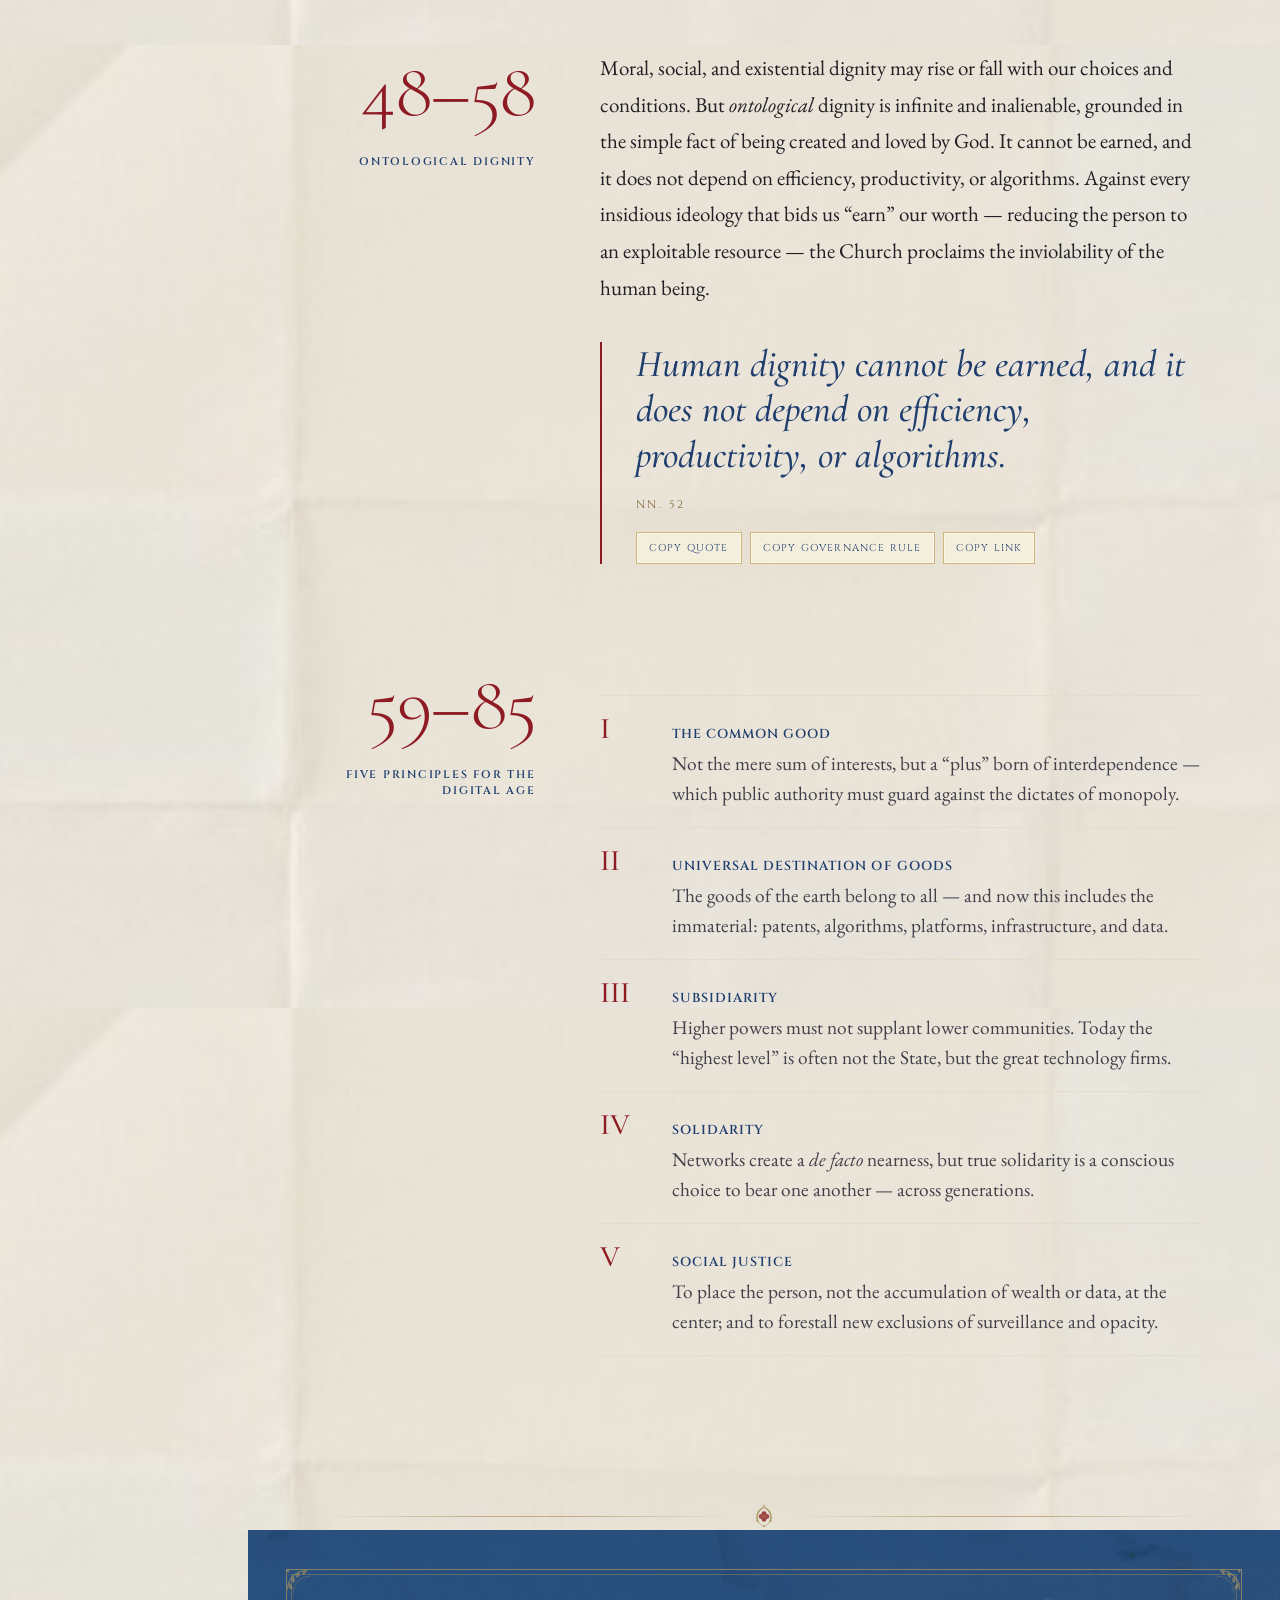
==== commit 01a129f5: "Make chapter-opener crests solid gold, not faint transparency The right-field crest behind each chap" ====
--- a/index.html
+++ b/index.html
@@ -15,7 +15,7 @@
 <link rel="preconnect" href="https://fonts.googleapis.com" />
 <link rel="preconnect" href="https://fonts.gstatic.com" crossorigin />
 <link href="https://fonts.googleapis.com/css2?family=Cinzel:wght@400;500;600;700&family=Cormorant+Garamond:ital,wght@0,300;0,400;0,500;0,600;1,400;1,500;1,600&family=EB+Garamond:ital,wght@0,400;0,500;0,600;1,400;1,500&display=swap" rel="stylesheet" />
-<link rel="stylesheet" href="assets/styles.css?v=20260620f" />
+<link rel="stylesheet" href="assets/styles.css?v=20260620g" />
 </head>
 <body>
 
--- a/assets/styles.css
+++ b/assets/styles.css
@@ -211,7 +211,7 @@
   top: 50%; right: clamp(-48px,-2vw,28px); transform: translateY(-50%);
   width: clamp(300px,40vw,600px); aspect-ratio: 120 / 148;
   background: url("opener-crest.svg?v=5") center / contain no-repeat;
-  opacity: .5;
+  opacity: .85;
 }
 
 /* (4) centered fleuron terminal accent (contents head / colophon) — in-flow */
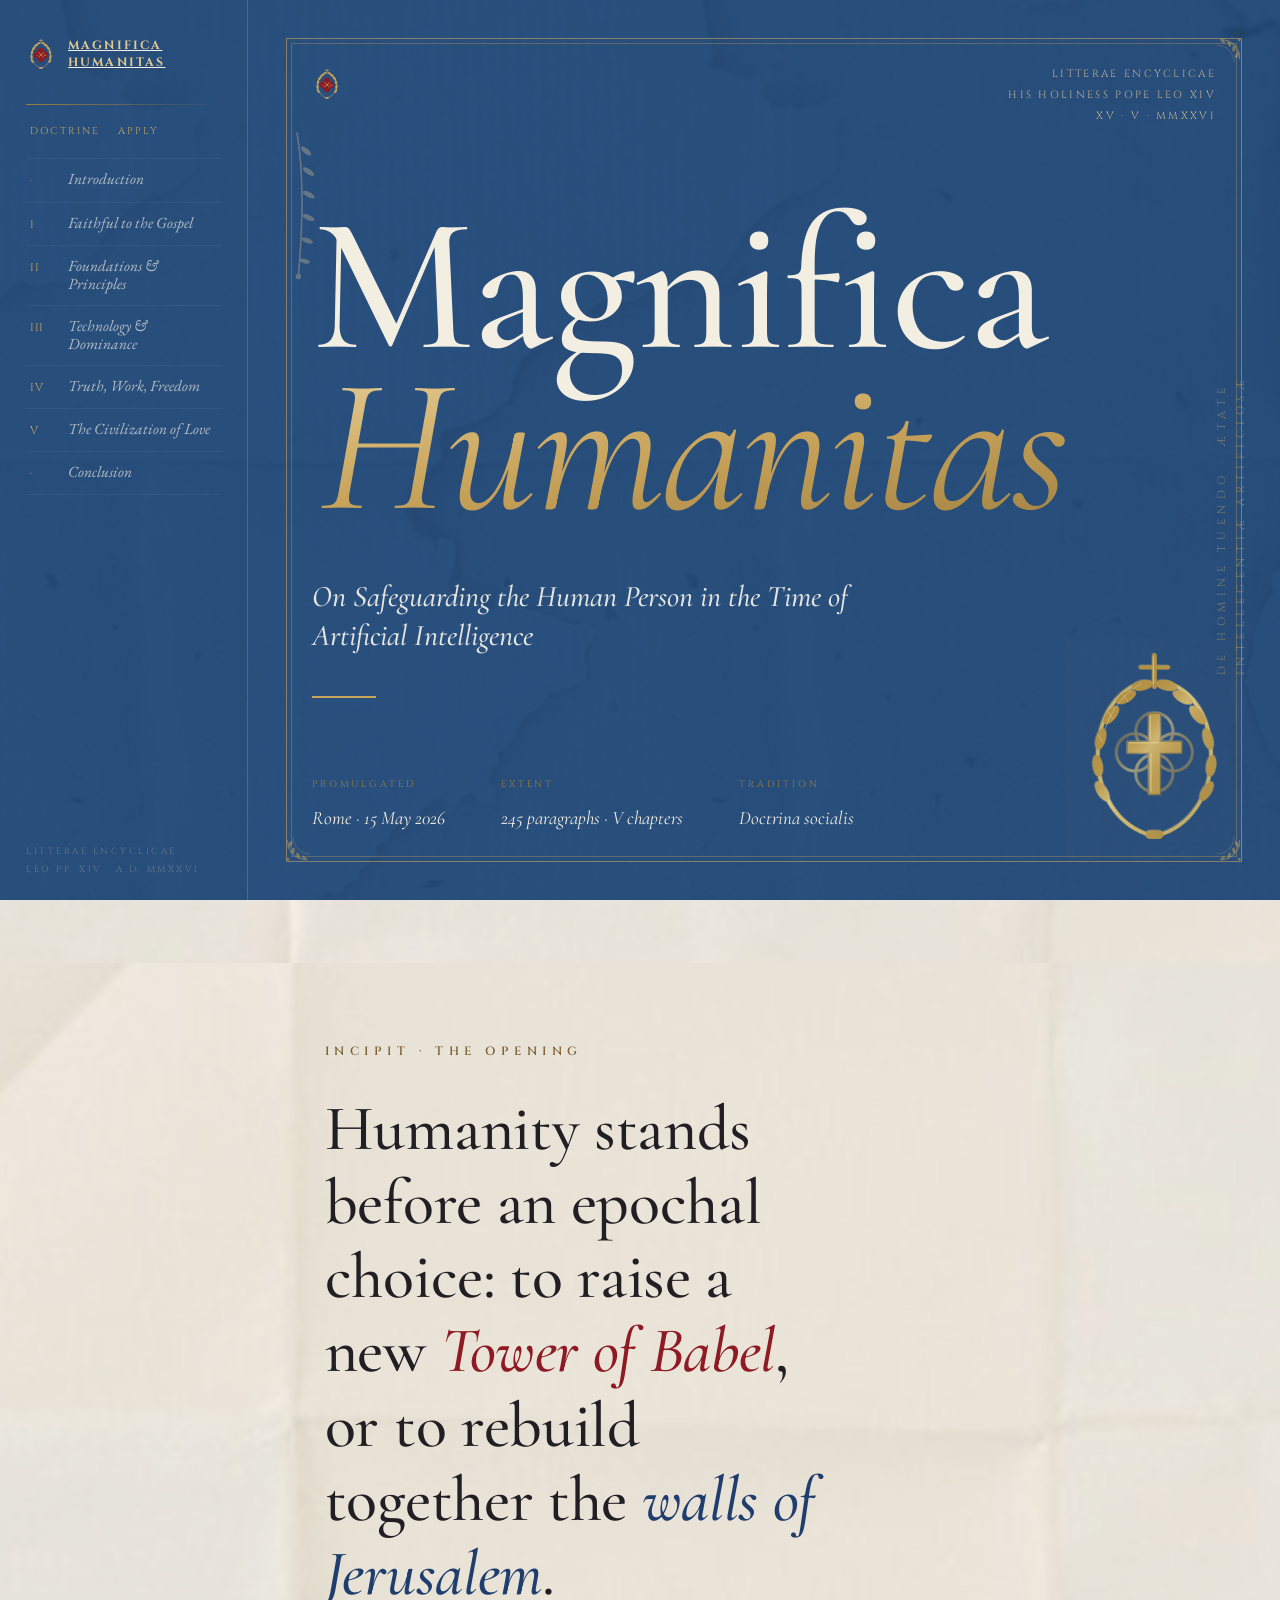
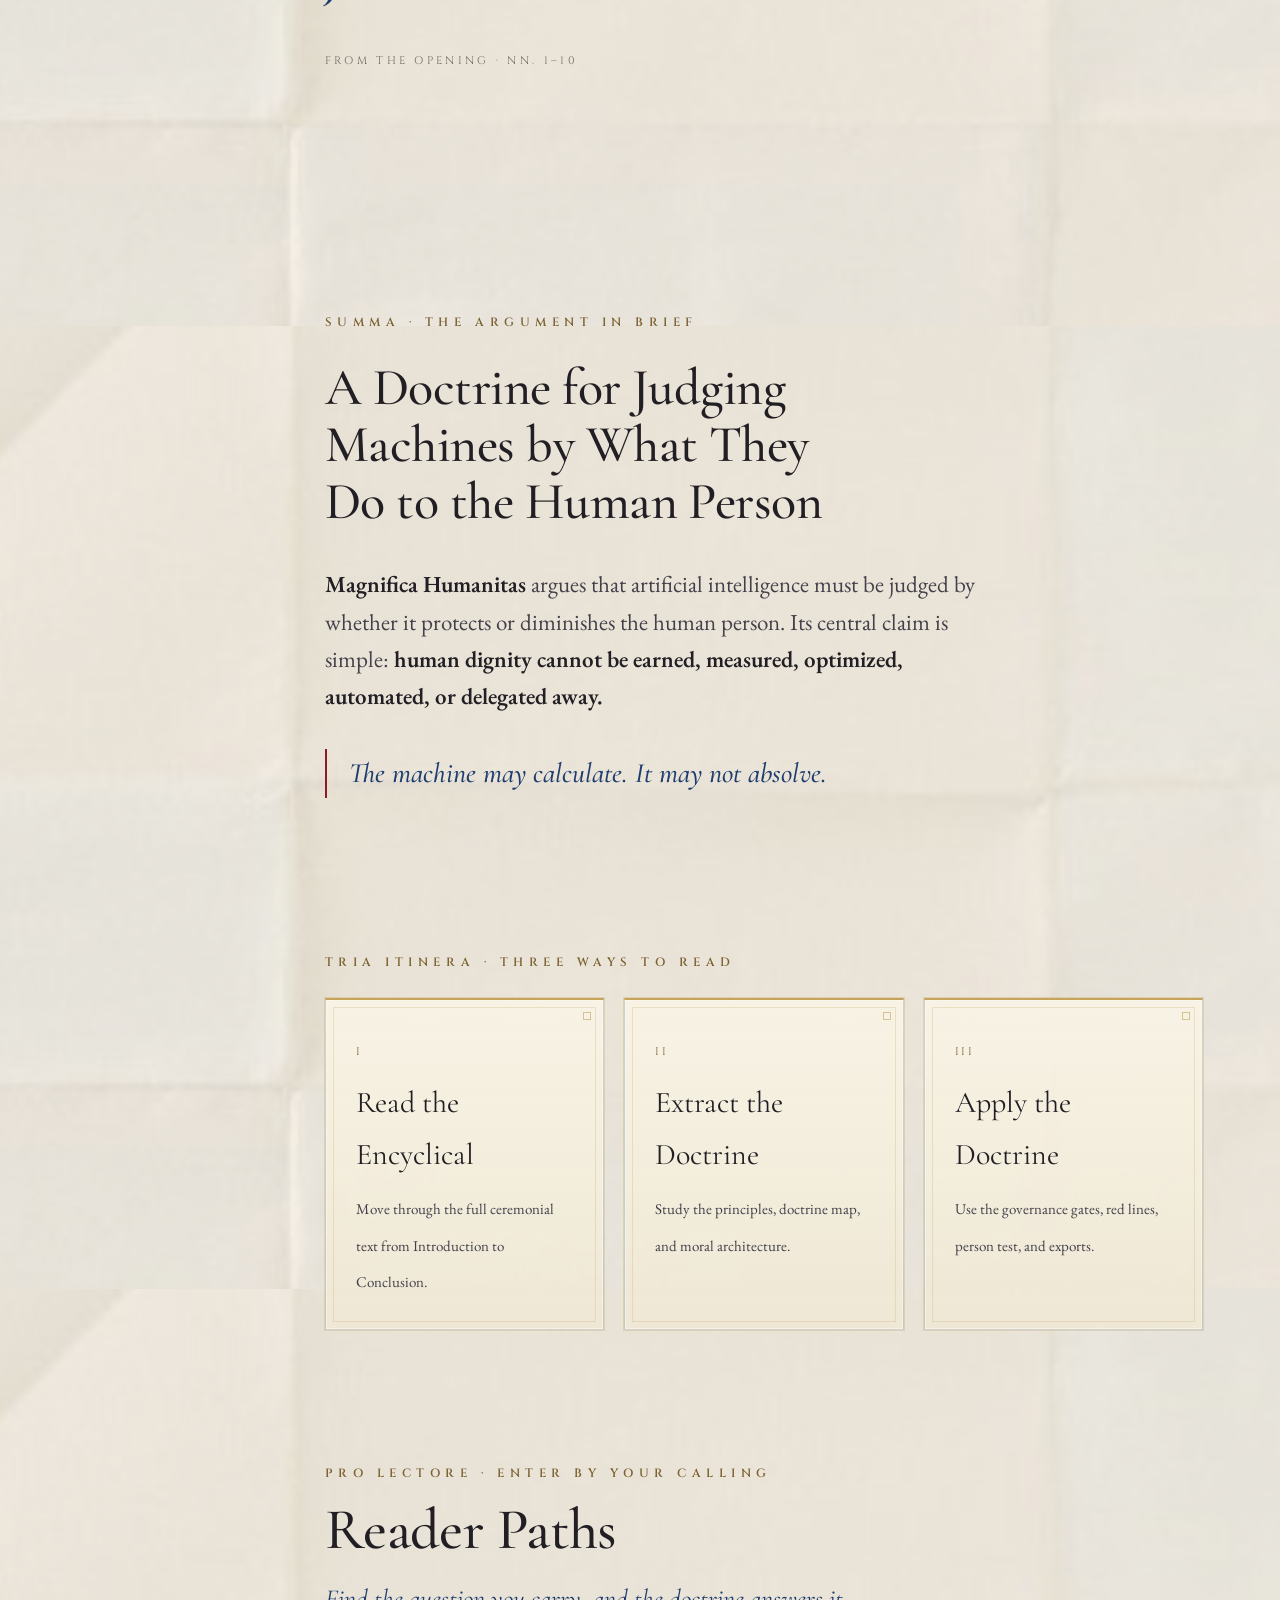
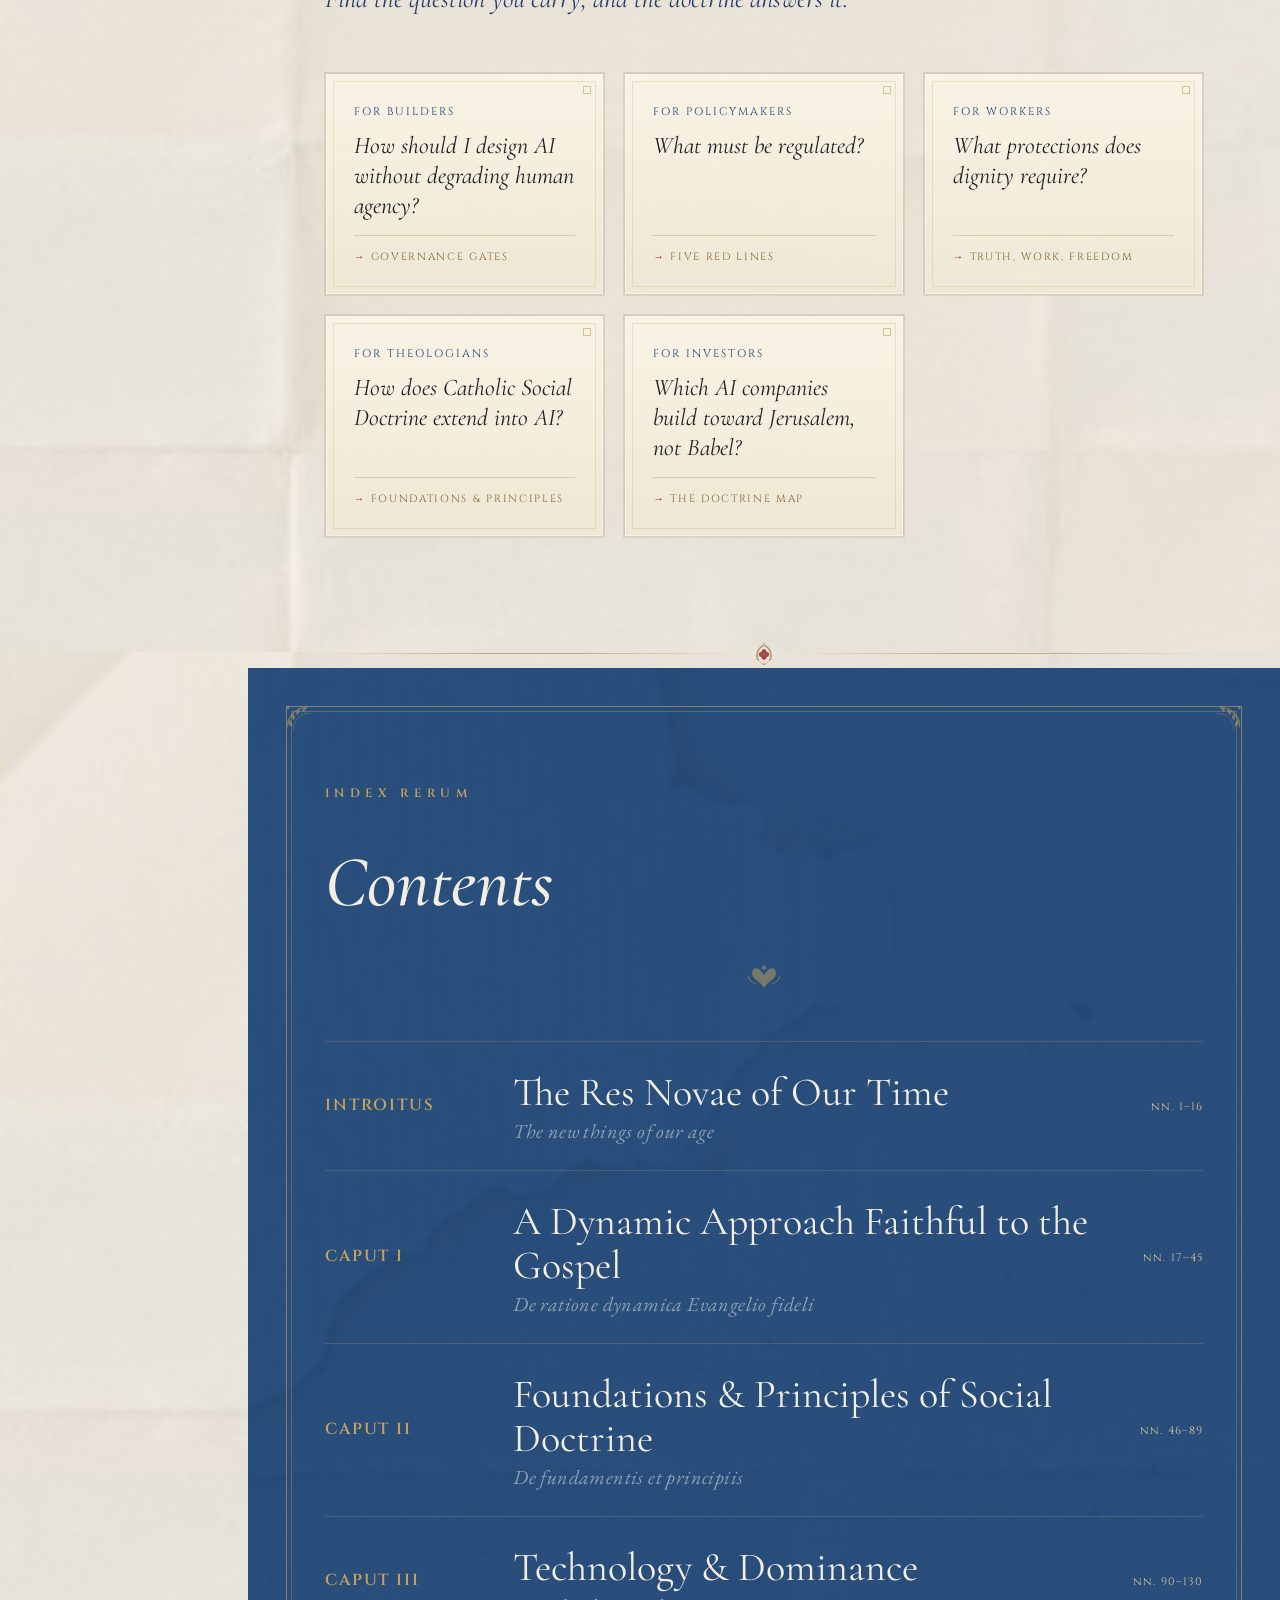
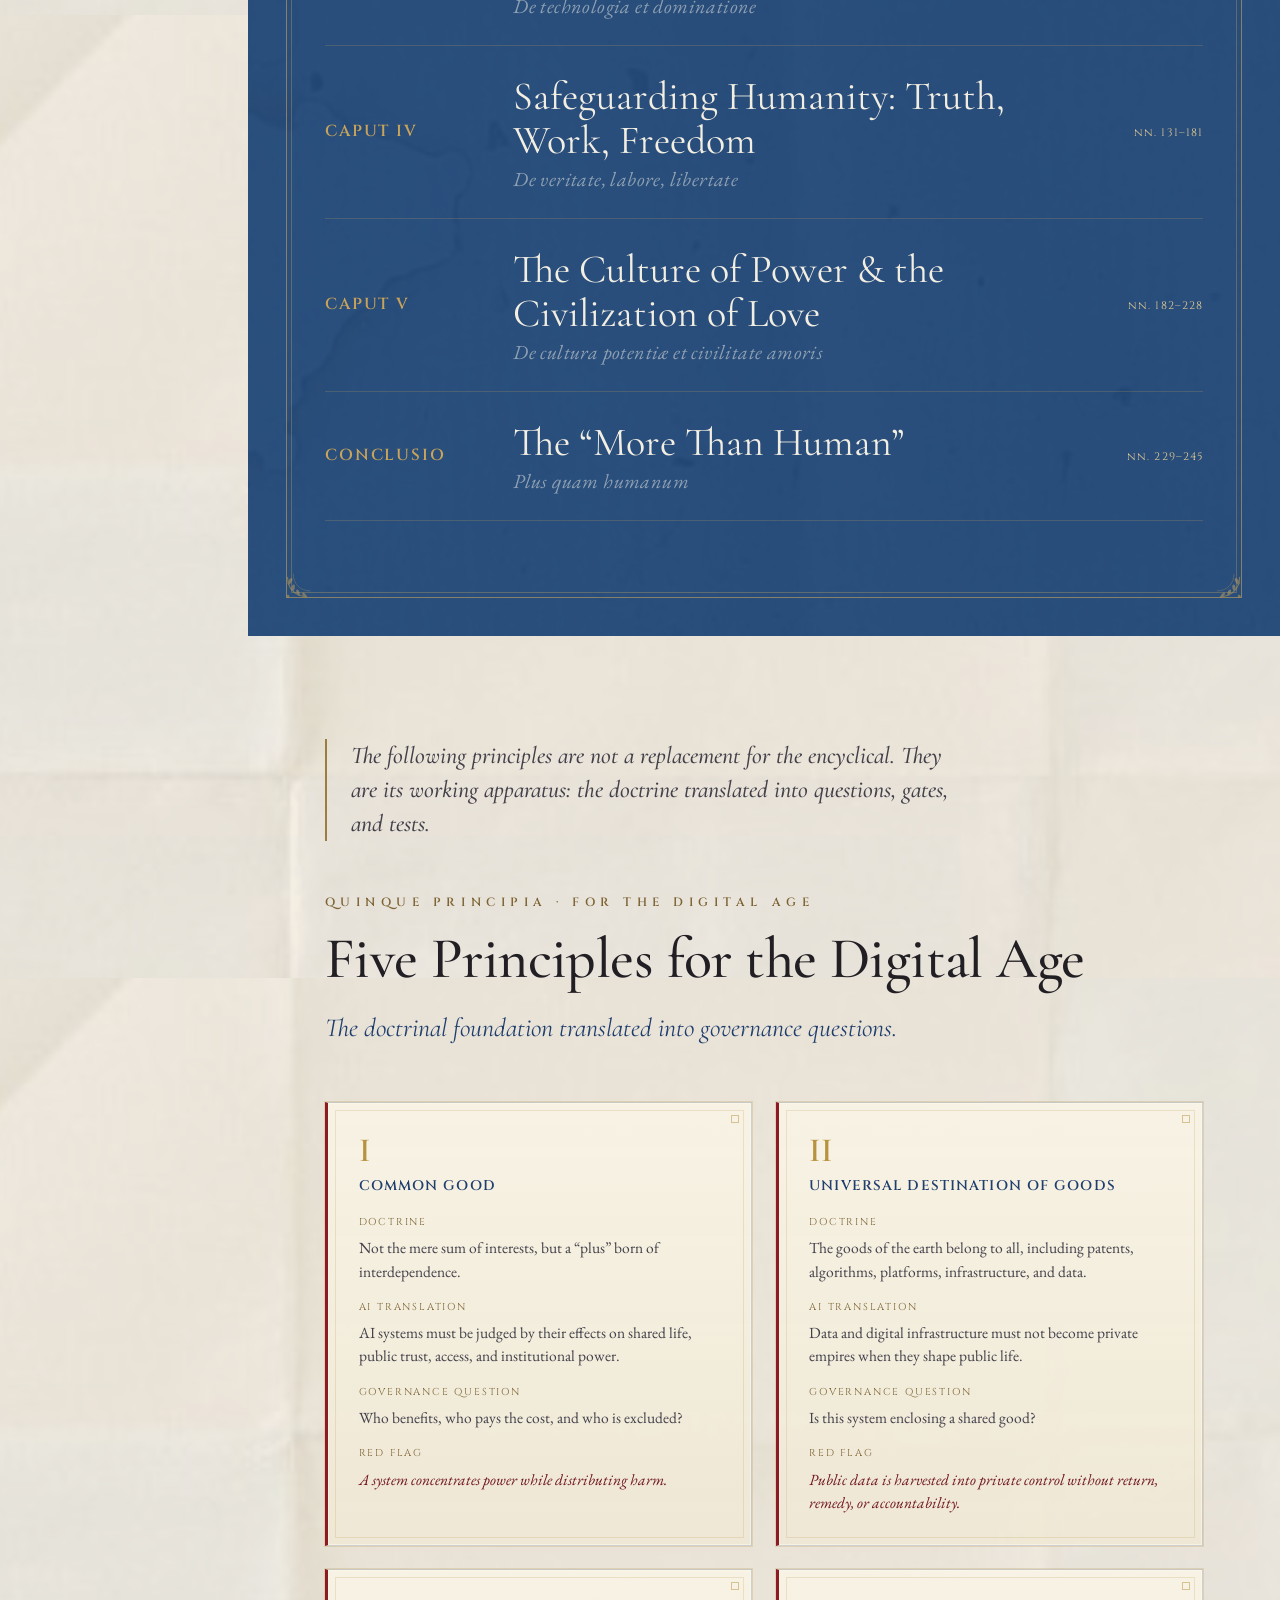
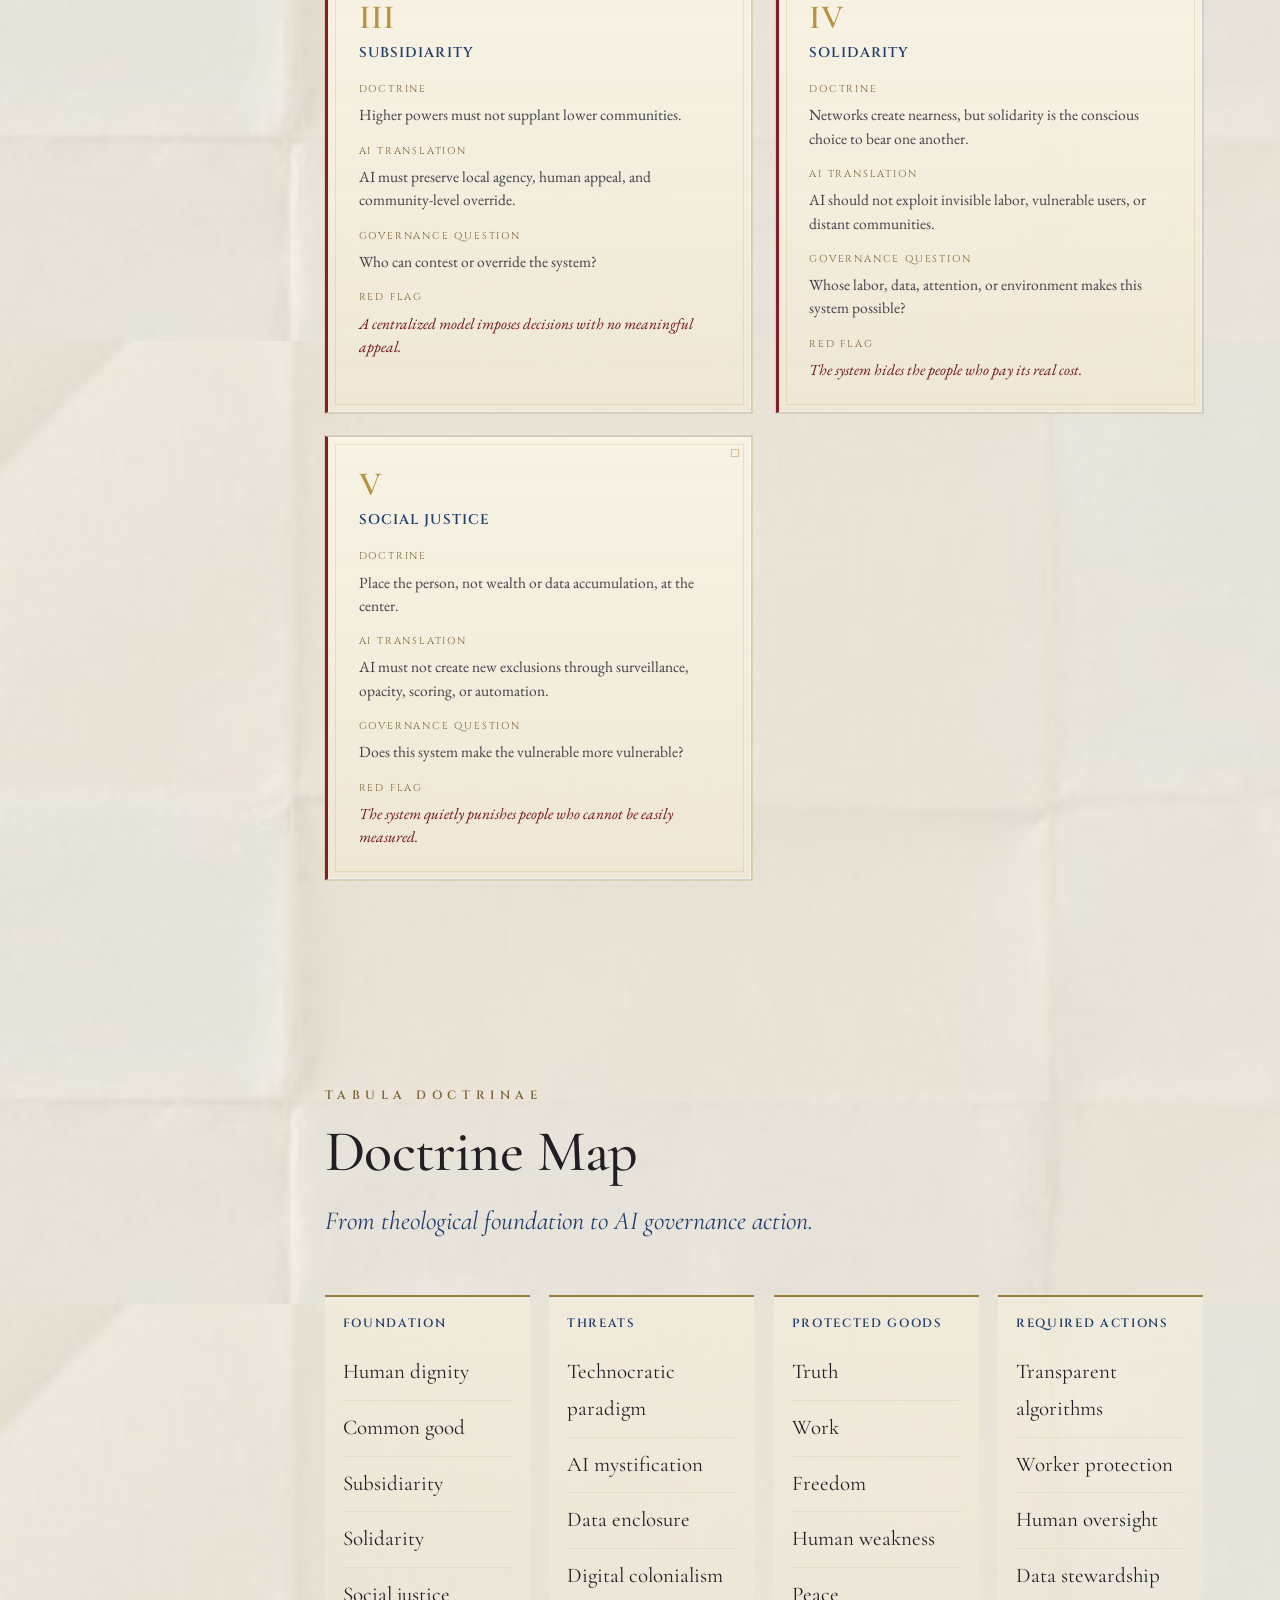
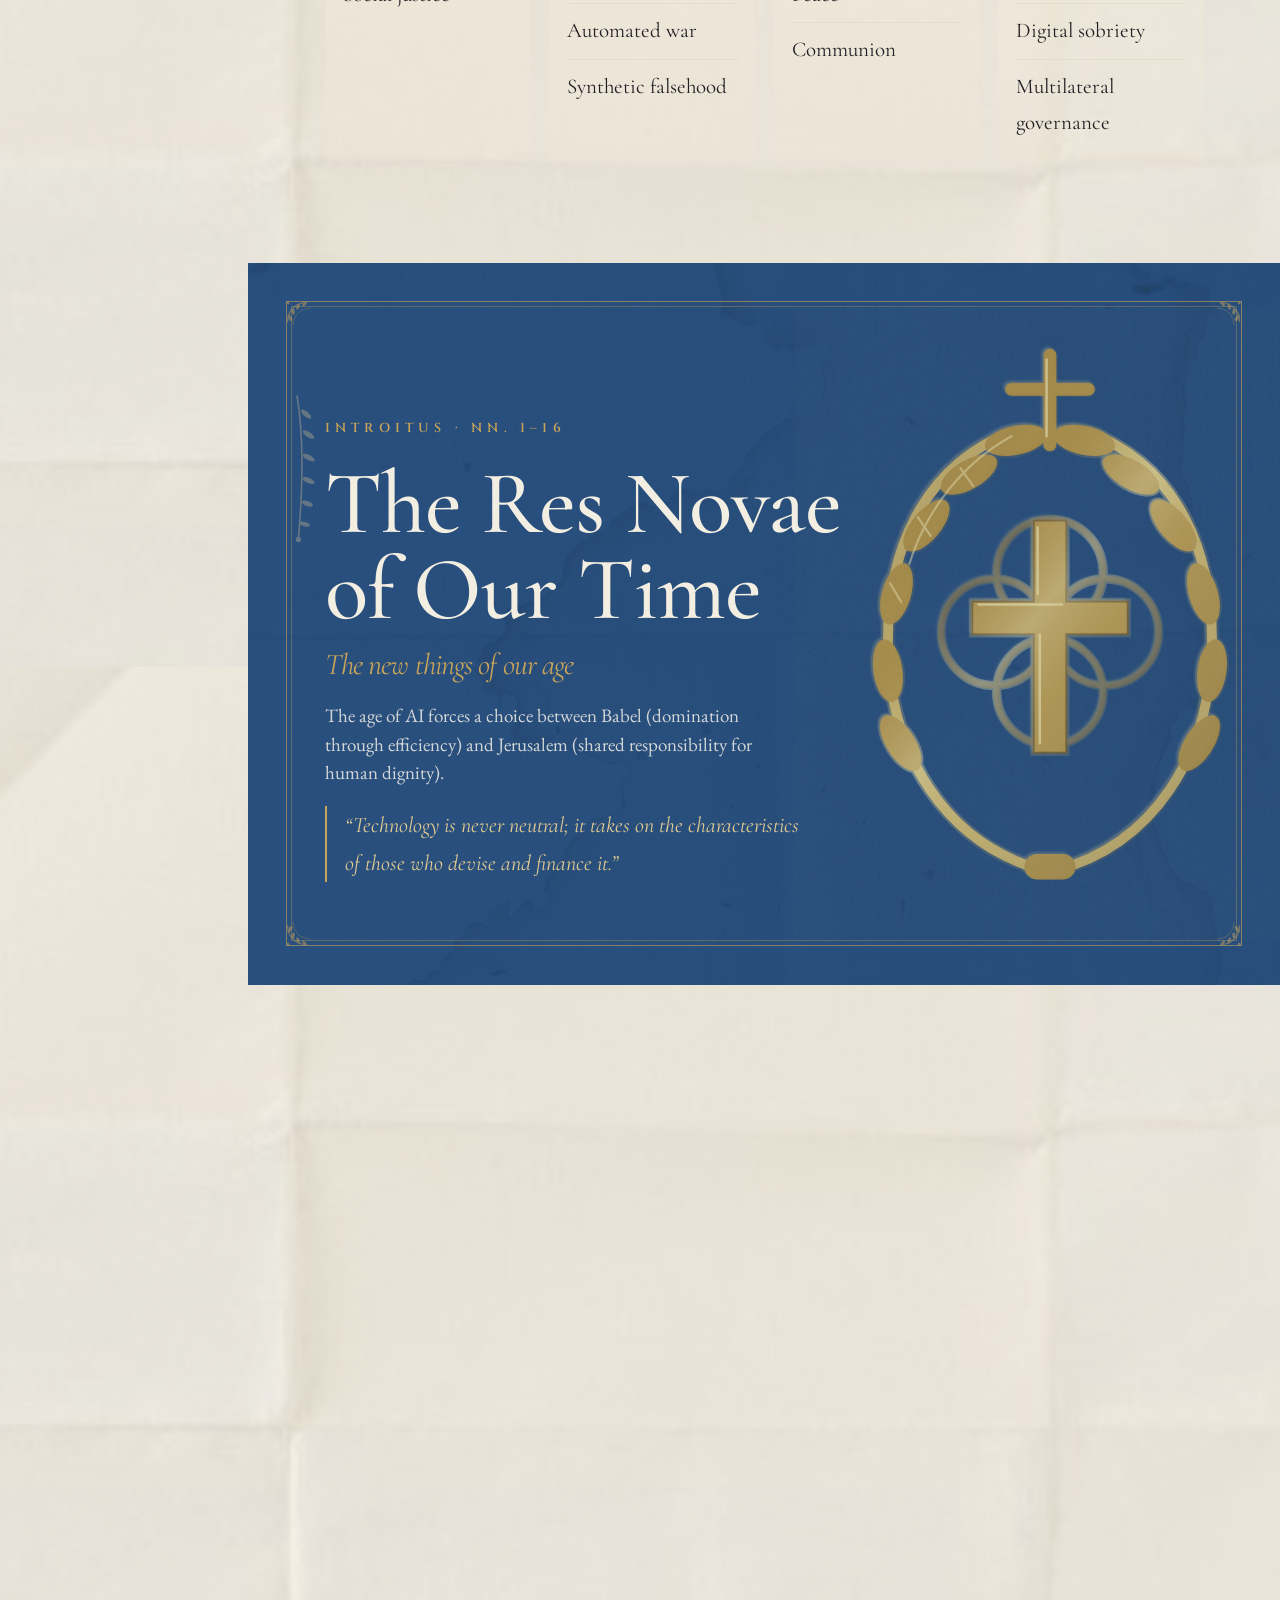
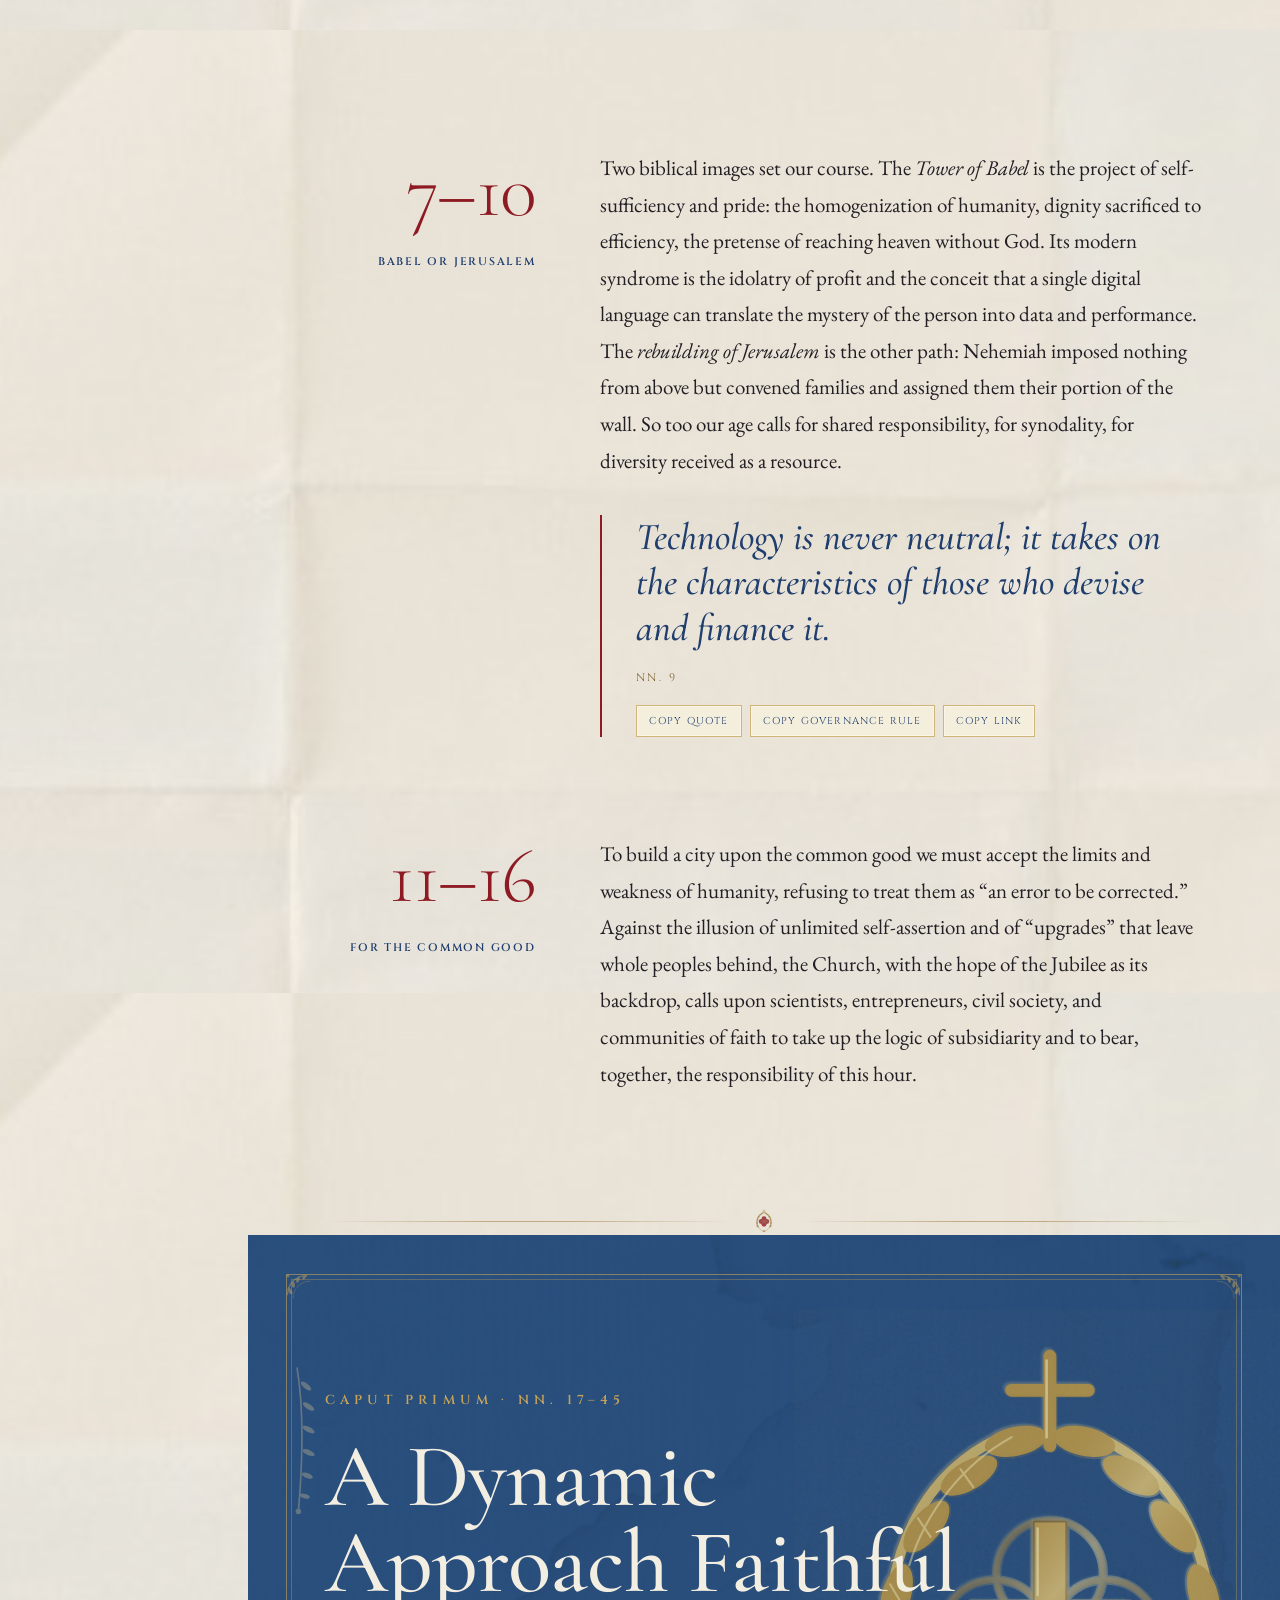
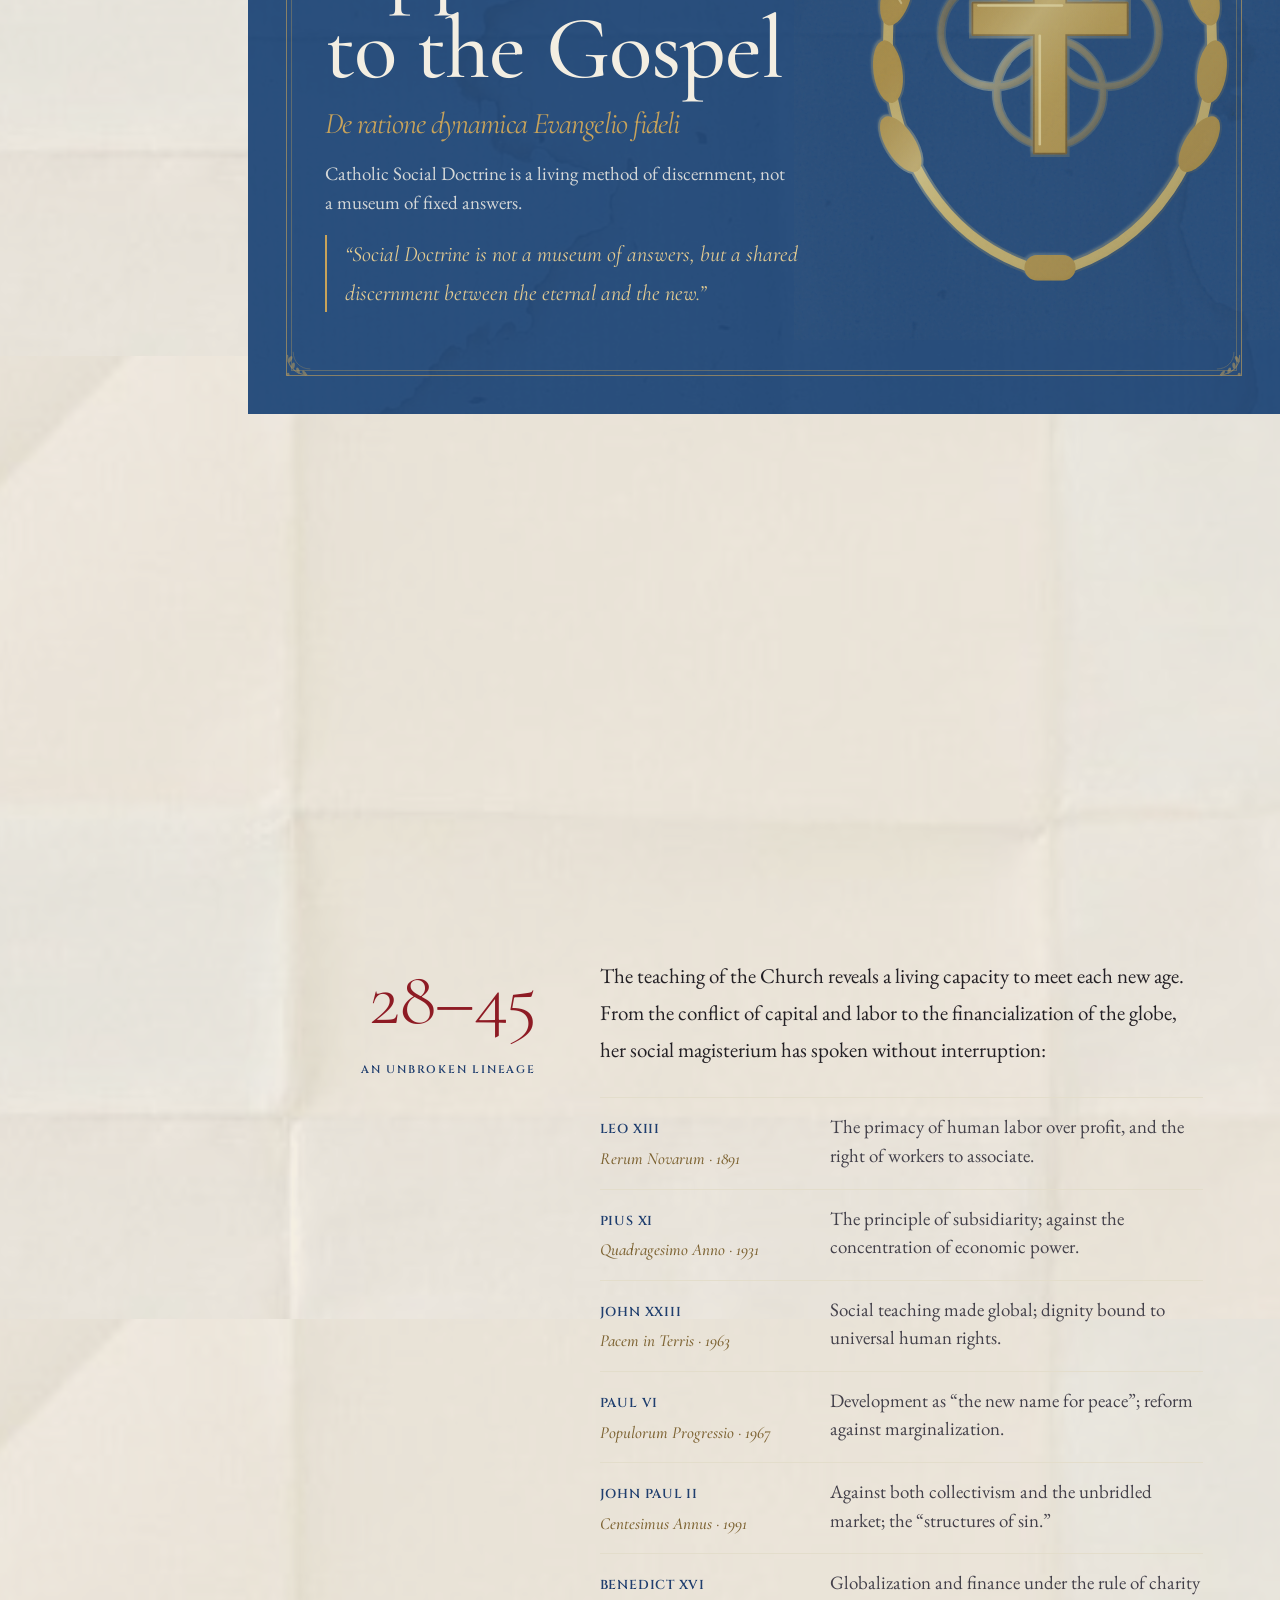
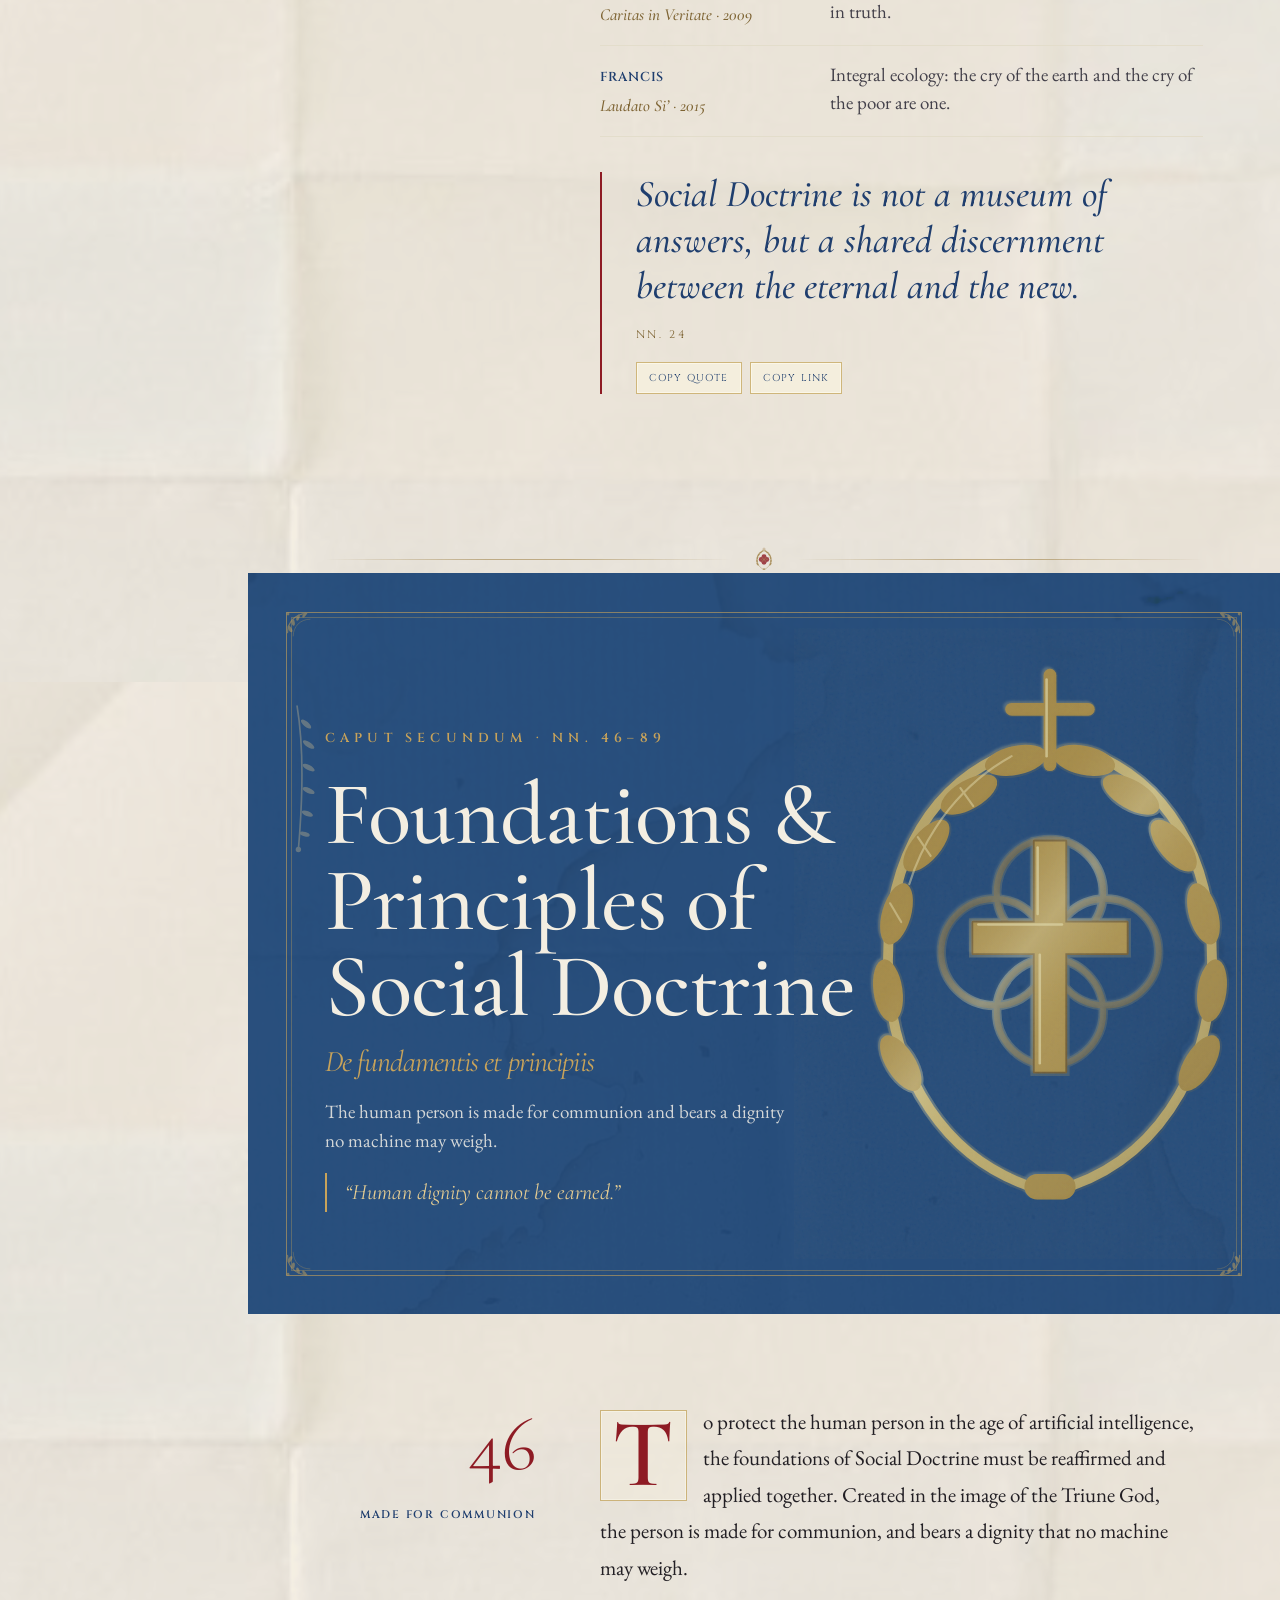
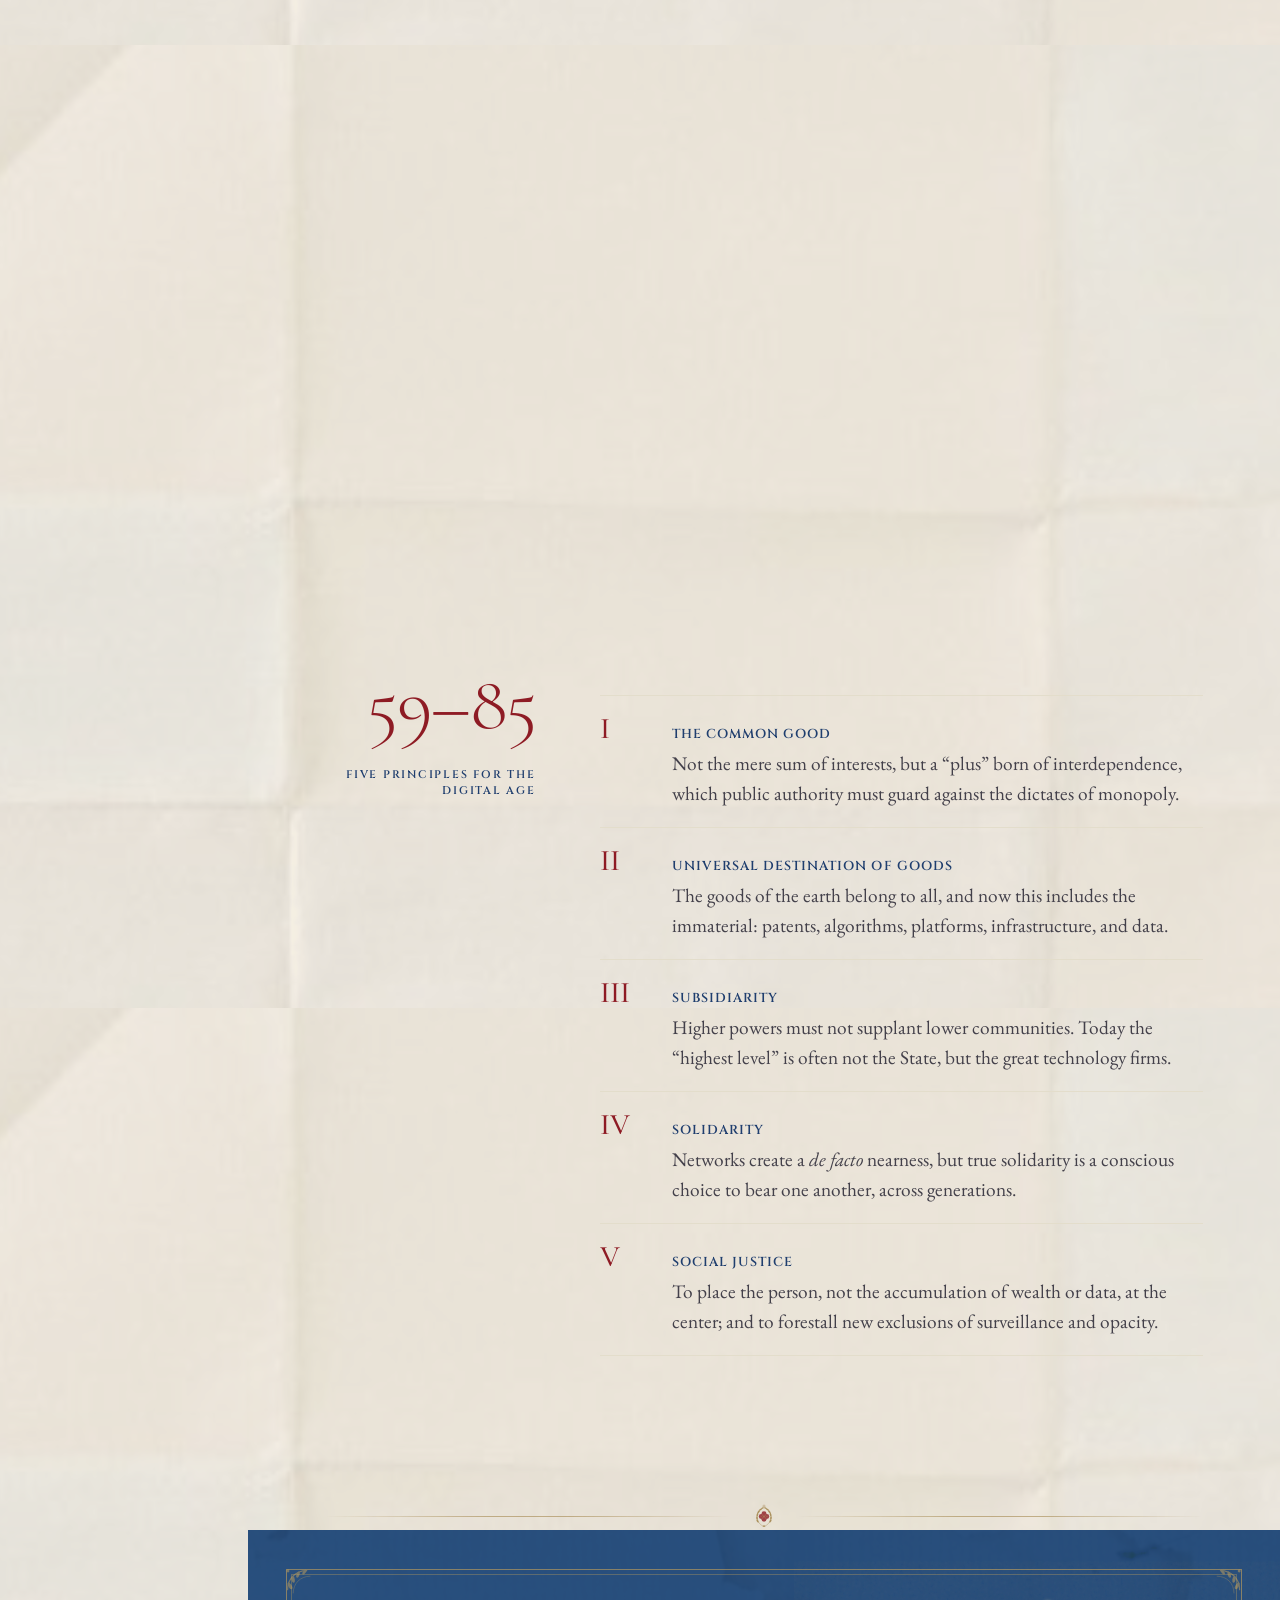
==== commit d66b9059: "Remove em dashes from site copy (grammar-correct replacements) Strip all 31 em dashes from the rende" ====
--- a/index.html
+++ b/index.html
@@ -3,11 +3,11 @@
 <head>
 <meta charset="UTF-8" />
 <meta name="viewport" content="width=device-width, initial-scale=1.0" />
-<title>Magnifica Humanitas — Encyclical Letter of Pope Leo XIV</title>
-<meta name="description" content="Magnifica Humanitas — encyclical letter of His Holiness Pope Leo XIV on safeguarding the human person in the time of artificial intelligence. A critical-edition web presentation in five chapters, nn. 1–245." />
+<title>Magnifica Humanitas: Encyclical Letter of Pope Leo XIV</title>
+<meta name="description" content="Magnifica Humanitas: encyclical letter of His Holiness Pope Leo XIV on safeguarding the human person in the time of artificial intelligence. A critical-edition web presentation in five chapters, nn. 1–245." />
 <meta name="theme-color" content="#1F3E6E" />
 <meta property="og:type" content="article" />
-<meta property="og:title" content="Magnifica Humanitas — Encyclical Letter of Pope Leo XIV" />
+<meta property="og:title" content="Magnifica Humanitas: Encyclical Letter of Pope Leo XIV" />
 <meta property="og:description" content="On safeguarding the human person in the time of artificial intelligence. Litterae Encyclicae · Rome, 15 May 2026 · 245 paragraphs · V chapters." />
 <meta property="og:locale" content="en_US" />
 <link rel="icon" href="data:image/svg+xml,%3Csvg xmlns='http://www.w3.org/2000/svg' viewBox='0 0 120 120'%3E%3Cg fill='%238E1B24'%3E%3Ccircle cx='60' cy='37' r='22'/%3E%3Ccircle cx='37' cy='60' r='22'/%3E%3Ccircle cx='83' cy='60' r='22'/%3E%3Ccircle cx='60' cy='83' r='22'/%3E%3Crect x='38' y='38' width='44' height='44'/%3E%3C/g%3E%3Cg stroke='%23C8A35A' stroke-width='7' stroke-linecap='round'%3E%3Cline x1='43' y1='43' x2='77' y2='77'/%3E%3Cline x1='77' y1='43' x2='43' y2='77'/%3E%3C/g%3E%3C/svg%3E" />
@@ -96,7 +96,7 @@
   <div class="rail__rule"></div>
   <div class="rail__jump"><a href="#principles">Doctrine</a><a href="#apply-doctrine">Apply</a></div>
   <ol class="rail__nav">
-    <li><a href="#introitus"><span class="num">—</span><span class="tx">Introduction</span></a></li>
+    <li><a href="#introitus"><span class="num">·</span><span class="tx">Introduction</span></a></li>
     <li><a href="#cap1"><span class="num">I</span><span class="tx">Faithful to the Gospel</span></a></li>
     <li><a href="#cap2"><span class="num">II</span><span class="tx">Foundations &amp; Principles</span></a></li>
     <li><a href="#cap3"><span class="num">III</span><span class="tx">Technology &amp; Dominance</span></a></li>
@@ -105,9 +105,9 @@
     <li><a href="#conclusio"><span class="num">·</span><span class="tx">Conclusion</span></a></li>
   </ol>
   <div class="rail__live" aria-live="polite" aria-label="Current position">
-    <span class="lab">Paragraphs</span><span class="val" data-live="range">—</span>
-    <span class="lab">Theme</span><span class="val" data-live="theme">—</span>
-    <span class="lab">Key question</span><span class="val" data-live="question">—</span>
+    <span class="lab">Paragraphs</span><span class="val" data-live="range">·</span>
+    <span class="lab">Theme</span><span class="val" data-live="theme">·</span>
+    <span class="lab">Key question</span><span class="val" data-live="question">·</span>
   </div>
   <div class="rail__foot">Litterae Encyclicae<br />Leo PP. XIV · A.D. MMXXVI</div>
 </nav>
@@ -267,7 +267,7 @@
       <li><a href="#cap1"><span class="roman">Caput I</span><span class="name">A Dynamic Approach Faithful to the Gospel<em>De ratione dynamica Evangelio fideli</em></span><span class="nn">nn. 17–45</span></a></li>
       <li><a href="#cap2"><span class="roman">Caput II</span><span class="name">Foundations &amp; Principles of Social Doctrine<em>De fundamentis et principiis</em></span><span class="nn">nn. 46–89</span></a></li>
       <li><a href="#cap3"><span class="roman">Caput III</span><span class="name">Technology &amp; Dominance<em>De technologia et dominatione</em></span><span class="nn">nn. 90–130</span></a></li>
-      <li><a href="#cap4"><span class="roman">Caput IV</span><span class="name">Safeguarding Humanity — Truth, Work, Freedom<em>De veritate, labore, libertate</em></span><span class="nn">nn. 131–181</span></a></li>
+      <li><a href="#cap4"><span class="roman">Caput IV</span><span class="name">Safeguarding Humanity: Truth, Work, Freedom<em>De veritate, labore, libertate</em></span><span class="nn">nn. 131–181</span></a></li>
       <li><a href="#cap5"><span class="roman">Caput V</span><span class="name">The Culture of Power &amp; the Civilization of Love<em>De cultura potentiæ et civilitate amoris</em></span><span class="nn">nn. 182–228</span></a></li>
       <li><a href="#conclusio"><span class="roman">Conclusio</span><span class="name">The “More Than Human”<em>Plus quam humanum</em></span><span class="nn">nn. 229–245</span></a></li>
     </ol>
@@ -296,7 +296,7 @@
         <div class="pcard__n">II</div>
         <div class="pcard__t">Universal Destination of Goods</div>
         <dl>
-          <dt>Doctrine</dt><dd>The goods of the earth belong to all — including patents, algorithms, platforms, infrastructure, and data.</dd>
+          <dt>Doctrine</dt><dd>The goods of the earth belong to all, including patents, algorithms, platforms, infrastructure, and data.</dd>
           <dt>AI translation</dt><dd>Data and digital infrastructure must not become private empires when they shape public life.</dd>
           <dt>Governance question</dt><dd>Is this system enclosing a shared good?</dd>
           <dt>Red flag</dt><dd class="flag">Public data is harvested into private control without return, remedy, or accountability.</dd>
@@ -376,14 +376,14 @@
       <div class="watermark" aria-hidden="true">·</div>
       <p class="caput">Introitus · nn. 1–16</p>
       <h2>The Res Novae of Our Time <span class="lat">The new things of our age</span></h2>
-      <p class="opener__summary">The age of AI forces a choice between Babel — domination through efficiency — and Jerusalem — shared responsibility for human dignity.</p>
+      <p class="opener__summary">The age of AI forces a choice between Babel (domination through efficiency) and Jerusalem (shared responsibility for human dignity).</p>
       <p class="opener__quote">“Technology is never neutral; it takes on the characteristics of those who devise and finance it.”</p>
     </div>
     <div class="reading">
       <div class="passage reveal">
         <aside class="marg"><span class="marg__nn">1</span><span class="marg__t">The Epochal Choice</span></aside>
         <div class="body lead">
-          <p>Every generation inherits the task of shaping its era; yet ours possesses an unprecedented capacity for both self-destruction and profound dehumanization, borne by the rapid advance of digitalization, artificial intelligence, and robotics. Where Leo XIII confronted the <em>res novae</em> of the industrial age, the new things of our day are the digital and artificial-intelligence revolution. Technology is no enemy of humanity — it is a profoundly human reality, bound to our freedom — but its power is now woven into the very fabric of daily life and collective imagination.</p>
+          <p>Every generation inherits the task of shaping its era; yet ours possesses an unprecedented capacity for both self-destruction and profound dehumanization, borne by the rapid advance of digitalization, artificial intelligence, and robotics. Where Leo XIII confronted the <em>res novae</em> of the industrial age, the new things of our day are the digital and artificial-intelligence revolution. Technology is no enemy of humanity; it is a profoundly human reality, bound to our freedom. But its power is now woven into the very fabric of daily life and collective imagination.</p>
         </div>
       </div>
       <div class="passage reveal">
@@ -395,7 +395,7 @@
       <div class="passage reveal">
         <aside class="marg"><span class="marg__nn">7–10</span><span class="marg__t">Babel or Jerusalem</span></aside>
         <div class="body">
-          <p>Two biblical images set our course. The <em>Tower of Babel</em> is the project of self-sufficiency and pride — the homogenization of humanity, dignity sacrificed to efficiency, the pretense of reaching heaven without God. Its modern syndrome is the idolatry of profit and the conceit that a single digital language can translate the mystery of the person into data and performance. The <em>rebuilding of Jerusalem</em> is the other path: Nehemiah imposed nothing from above but convened families and assigned them their portion of the wall. So too our age calls for shared responsibility, for synodality, for diversity received as a resource.</p>
+          <p>Two biblical images set our course. The <em>Tower of Babel</em> is the project of self-sufficiency and pride: the homogenization of humanity, dignity sacrificed to efficiency, the pretense of reaching heaven without God. Its modern syndrome is the idolatry of profit and the conceit that a single digital language can translate the mystery of the person into data and performance. The <em>rebuilding of Jerusalem</em> is the other path: Nehemiah imposed nothing from above but convened families and assigned them their portion of the wall. So too our age calls for shared responsibility, for synodality, for diversity received as a resource.</p>
           <div class="pull" id="q-neutral"><p>Technology is never neutral; it takes on the characteristics of those who devise and finance it.</p><cite>nn. 9</cite>
             <div class="qbar" data-rule="Require disclosure of the values, incentives, funding structures, and deployment context shaping the system.">
               <button type="button" data-act="quote">Copy quote</button>
@@ -408,7 +408,7 @@
       <div class="passage reveal">
         <aside class="marg"><span class="marg__nn">11–16</span><span class="marg__t">For the Common Good</span></aside>
         <div class="body">
-          <p>To build a city upon the common good we must accept the limits and weakness of humanity, refusing to treat them as “an error to be corrected.” Against the illusion of unlimited self-assertion and of “upgrades” that leave whole peoples behind, the Church — with the hope of the Jubilee as its backdrop — calls upon scientists, entrepreneurs, civil society, and communities of faith to take up the logic of subsidiarity and to bear, together, the responsibility of this hour.</p>
+          <p>To build a city upon the common good we must accept the limits and weakness of humanity, refusing to treat them as “an error to be corrected.” Against the illusion of unlimited self-assertion and of “upgrades” that leave whole peoples behind, the Church, with the hope of the Jubilee as its backdrop, calls upon scientists, entrepreneurs, civil society, and communities of faith to take up the logic of subsidiarity and to bear, together, the responsibility of this hour.</p>
         </div>
       </div>
     </div>
@@ -438,7 +438,7 @@
         <aside class="marg"><span class="marg__nn">17</span><span class="marg__t">Signs of the Times</span></aside>
         <div class="body lead">
           <p>Artificial intelligence is not merely a crisis to be managed; it is a development that challenges the very categories of Social Doctrine from within. The Church does not confine religion to the inner sanctum of private life. Reading the signs of the times, and faithful to <em>Gaudium et Spes</em>, she affirms the rightful autonomy of earthly affairs while insisting that the Gospel has light to shed upon them.</p>
-          <p>Social Doctrine is no handbook of static rules, but a shared discernment between eternal truth and historical questions — a <em>polyhedron</em> that reflects the one truth of the Gospel from many angles, expressing the catholicity of the Church.</p>
+          <p>Social Doctrine is no handbook of static rules, but a shared discernment between eternal truth and historical questions: a <em>polyhedron</em> that reflects the one truth of the Gospel from many angles, expressing the catholicity of the Church.</p>
         </div>
       </div>
       <div class="passage reveal">
@@ -488,13 +488,13 @@
       <div class="passage reveal">
         <aside class="marg"><span class="marg__nn">46</span><span class="marg__t">Made for Communion</span></aside>
         <div class="body lead">
-          <p>To protect the human person in the age of artificial intelligence, the foundations of Social Doctrine must be reaffirmed and applied together. Created in the image of the Triune God, the person is made for communion — and bears a dignity that no machine may weigh.</p>
+          <p>To protect the human person in the age of artificial intelligence, the foundations of Social Doctrine must be reaffirmed and applied together. Created in the image of the Triune God, the person is made for communion, and bears a dignity that no machine may weigh.</p>
         </div>
       </div>
       <div class="passage reveal">
         <aside class="marg"><span class="marg__nn">48–58</span><span class="marg__t">Ontological Dignity</span></aside>
         <div class="body">
-          <p>Moral, social, and existential dignity may rise or fall with our choices and conditions. But <em>ontological</em> dignity is infinite and inalienable, grounded in the simple fact of being created and loved by God. It cannot be earned, and it does not depend on efficiency, productivity, or algorithms. Against every insidious ideology that bids us “earn” our worth — reducing the person to an exploitable resource — the Church proclaims the inviolability of the human being.</p>
+          <p>Moral, social, and existential dignity may rise or fall with our choices and conditions. But <em>ontological</em> dignity is infinite and inalienable, grounded in the simple fact of being created and loved by God. It cannot be earned, and it does not depend on efficiency, productivity, or algorithms. Against every insidious ideology that bids us “earn” our worth, reducing the person to an exploitable resource, the Church proclaims the inviolability of the human being.</p>
           <div class="pull" id="q-dignity"><p>Human dignity cannot be earned, and it does not depend on efficiency, productivity, or algorithms.</p><cite>nn. 52</cite>
             <div class="qbar" data-rule="Do not deploy AI systems that rank, exclude, punish, or exploit people based on predicted productivity, efficiency, vulnerability, or social value.">
               <button type="button" data-act="quote">Copy quote</button>
@@ -508,10 +508,10 @@
         <aside class="marg"><span class="marg__nn">59–85</span><span class="marg__t">Five Principles for the Digital Age</span></aside>
         <div class="body">
           <ol class="ord">
-            <li><div class="d"><b>The Common Good</b>Not the mere sum of interests, but a “plus” born of interdependence — which public authority must guard against the dictates of monopoly.</div></li>
-            <li><div class="d"><b>Universal Destination of Goods</b>The goods of the earth belong to all — and now this includes the immaterial: patents, algorithms, platforms, infrastructure, and data.</div></li>
+            <li><div class="d"><b>The Common Good</b>Not the mere sum of interests, but a “plus” born of interdependence, which public authority must guard against the dictates of monopoly.</div></li>
+            <li><div class="d"><b>Universal Destination of Goods</b>The goods of the earth belong to all, and now this includes the immaterial: patents, algorithms, platforms, infrastructure, and data.</div></li>
             <li><div class="d"><b>Subsidiarity</b>Higher powers must not supplant lower communities. Today the “highest level” is often not the State, but the great technology firms.</div></li>
-            <li><div class="d"><b>Solidarity</b>Networks create a <em>de facto</em> nearness, but true solidarity is a conscious choice to bear one another — across generations.</div></li>
+            <li><div class="d"><b>Solidarity</b>Networks create a <em>de facto</em> nearness, but true solidarity is a conscious choice to bear one another, across generations.</div></li>
             <li><div class="d"><b>Social Justice</b>To place the person, not the accumulation of wealth or data, at the center; and to forestall new exclusions of surveillance and opacity.</div></li>
           </ol>
         </div>
@@ -554,13 +554,13 @@
       <div class="passage reveal">
         <aside class="marg"><span class="marg__nn">105–111</span><span class="marg__t">Disarming AI</span></aside>
         <div class="body">
-          <p>Ethics cannot remain abstract; there must be verifiable accountability. To “align” a machine with human values is hollow if those values are dictated by a powerful few. Data must be tended as a common good. To <em>disarm</em> AI is to free it from armed competition — military and commercial alike — and to refuse the assumption that technical power confers the right to govern, restoring technology to the plurality of human cultures.</p>
+          <p>Ethics cannot remain abstract; there must be verifiable accountability. To “align” a machine with human values is hollow if those values are dictated by a powerful few. Data must be tended as a common good. To <em>disarm</em> AI is to free it from armed competition, military and commercial alike, and to refuse the assumption that technical power confers the right to govern, restoring technology to the plurality of human cultures.</p>
         </div>
       </div>
       <div class="passage reveal">
         <aside class="marg"><span class="marg__nn">112–130</span><span class="marg__t">Against the Promethean Dream</span></aside>
         <div class="body">
-          <p>Transhumanism would treat illness, aging, and vulnerability as mere defects, dreaming of an enhanced or hybrid being. Yet humanity flourishes <em>through</em> its limits, not in spite of them; to abolish all suffering would be to extinguish love and desire. The authentic “more than human” comes not by technological divinization but by Grace — by God drawing us beyond ourselves into communion.</p>
+          <p>Transhumanism would treat illness, aging, and vulnerability as mere defects, dreaming of an enhanced or hybrid being. Yet humanity flourishes <em>through</em> its limits, not in spite of them; to abolish all suffering would be to extinguish love and desire. The authentic “more than human” comes not by technological divinization but by Grace: by God drawing us beyond ourselves into communion.</p>
           <div class="pull" id="q-flourish"><p>Humanity flourishes through its limitations, not in spite of them.</p><cite>nn. 116</cite>
             <div class="qbar">
               <button type="button" data-act="quote">Copy quote</button>
@@ -587,7 +587,7 @@
       </div>
       <div class="watermark" aria-hidden="true">IV</div>
       <p class="caput">Caput Quartum · nn. 131–181</p>
-      <h2>Safeguarding Humanity — Truth, Work, Freedom <span class="lat">De veritate, labore, libertate tuendis</span></h2>
+      <h2>Safeguarding Humanity: Truth, Work, Freedom <span class="lat">De veritate, labore, libertate tuendis</span></h2>
       <p class="opener__summary">Truth, work, and freedom must be protected from systems that exploit attention, labor, and vulnerability.</p>
       <p class="opener__quote">“The pursuit of greater profit cannot justify the choices that systematically sacrifice human work.”</p>
     </div>
@@ -790,7 +790,7 @@
     <div class="litany">
       <span class="kicker" style="display:block;margin-bottom:14px;color:var(--gold-ink)">Probatio Personae</span>
       <h2 class="litany__t">The Person Test</h2>
-      <p class="litany__sub">Before every system, ask who becomes more human — and who becomes easier to discard.</p>
+      <p class="litany__sub">Before every system, ask who becomes more human, and who becomes easier to discard.</p>
       <ul>
         <li>Who becomes more visible to power?</li>
         <li>Who becomes less able to appeal?</li>
@@ -868,7 +868,7 @@
       <div class="passage reveal">
         <aside class="marg"><span class="marg__nn">236–242</span><span class="marg__t">The Wise Architect</span></aside>
         <div class="body">
-          <p>Believers are not called to be passive spectators of technological fracture. They are summoned, like wise architects, into the very construction sites of history — the laboratories, the companies, the algorithms — to rebuild there the walls of human dignity.</p>
+          <p>Believers are not called to be passive spectators of technological fracture. They are summoned, like wise architects, into the very construction sites of history (the laboratories, the companies, the algorithms) to rebuild there the walls of human dignity.</p>
         </div>
       </div>
       <div class="passage reveal">
